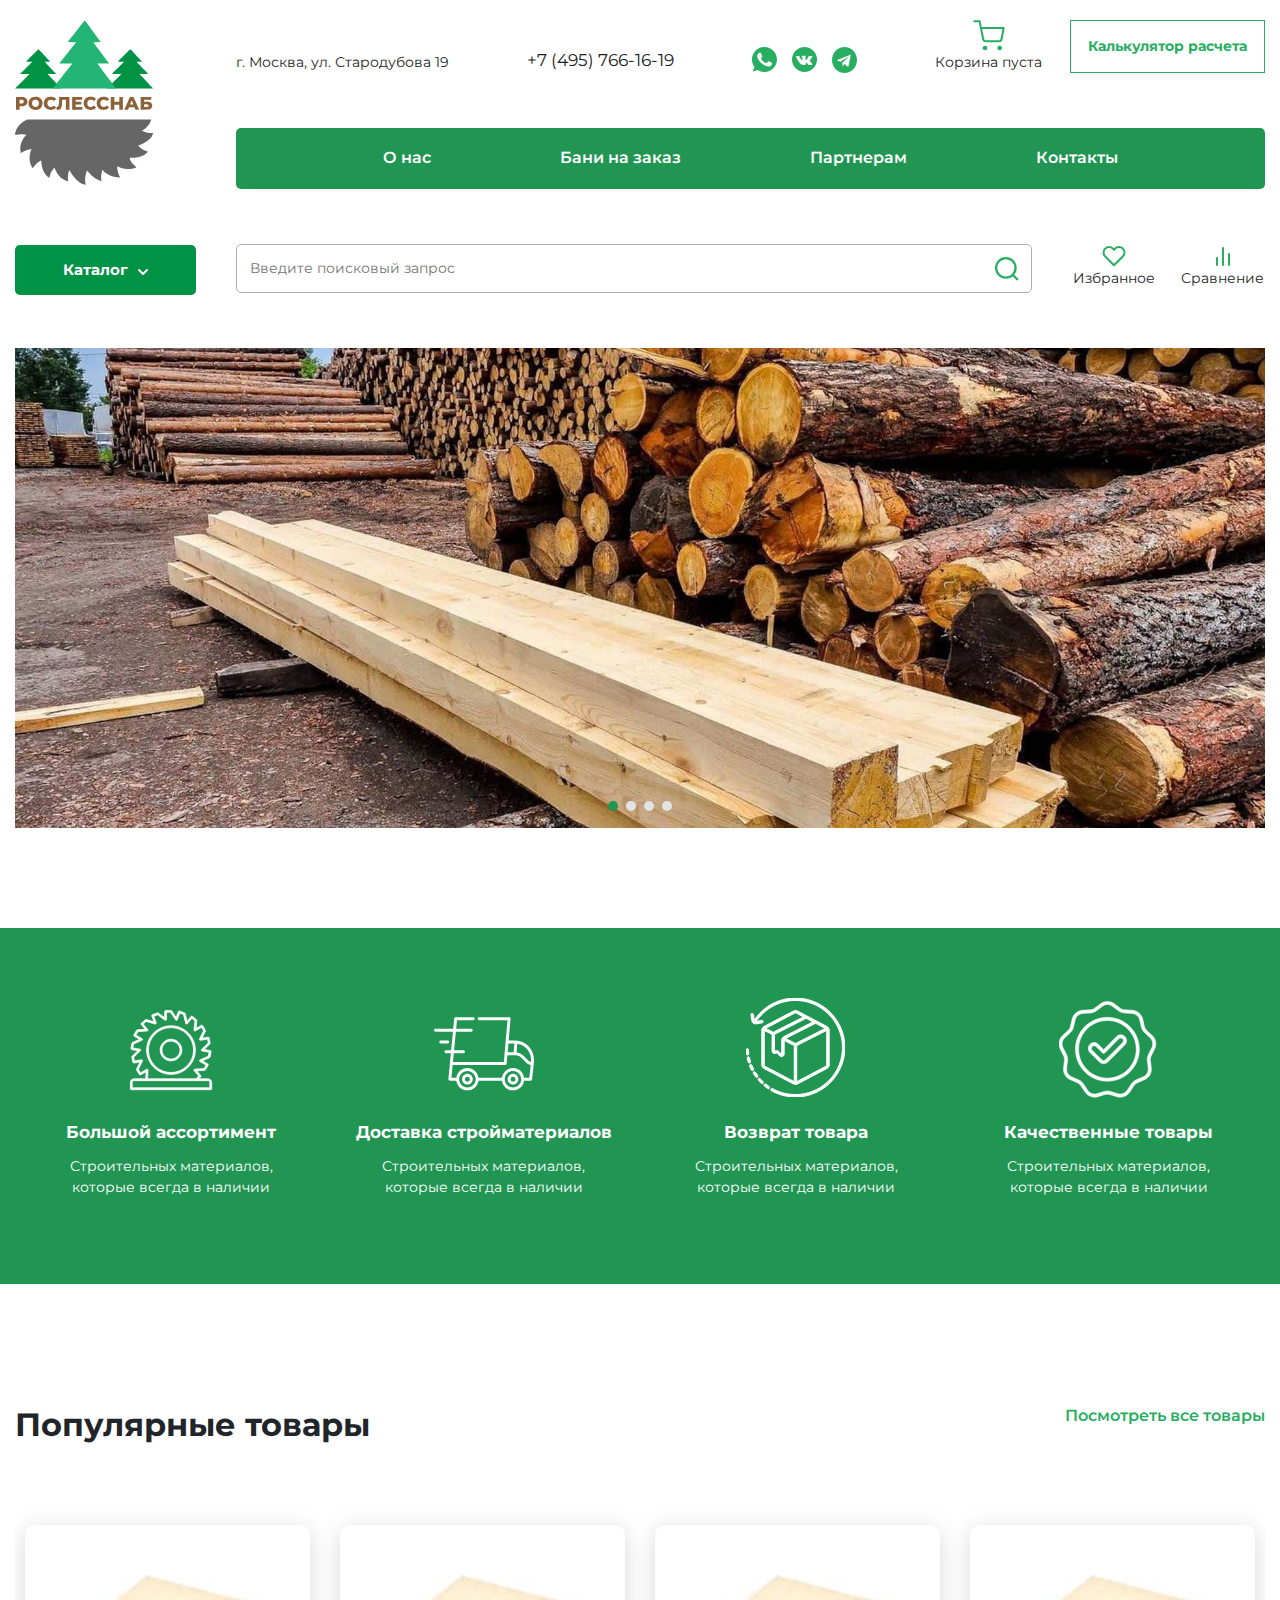
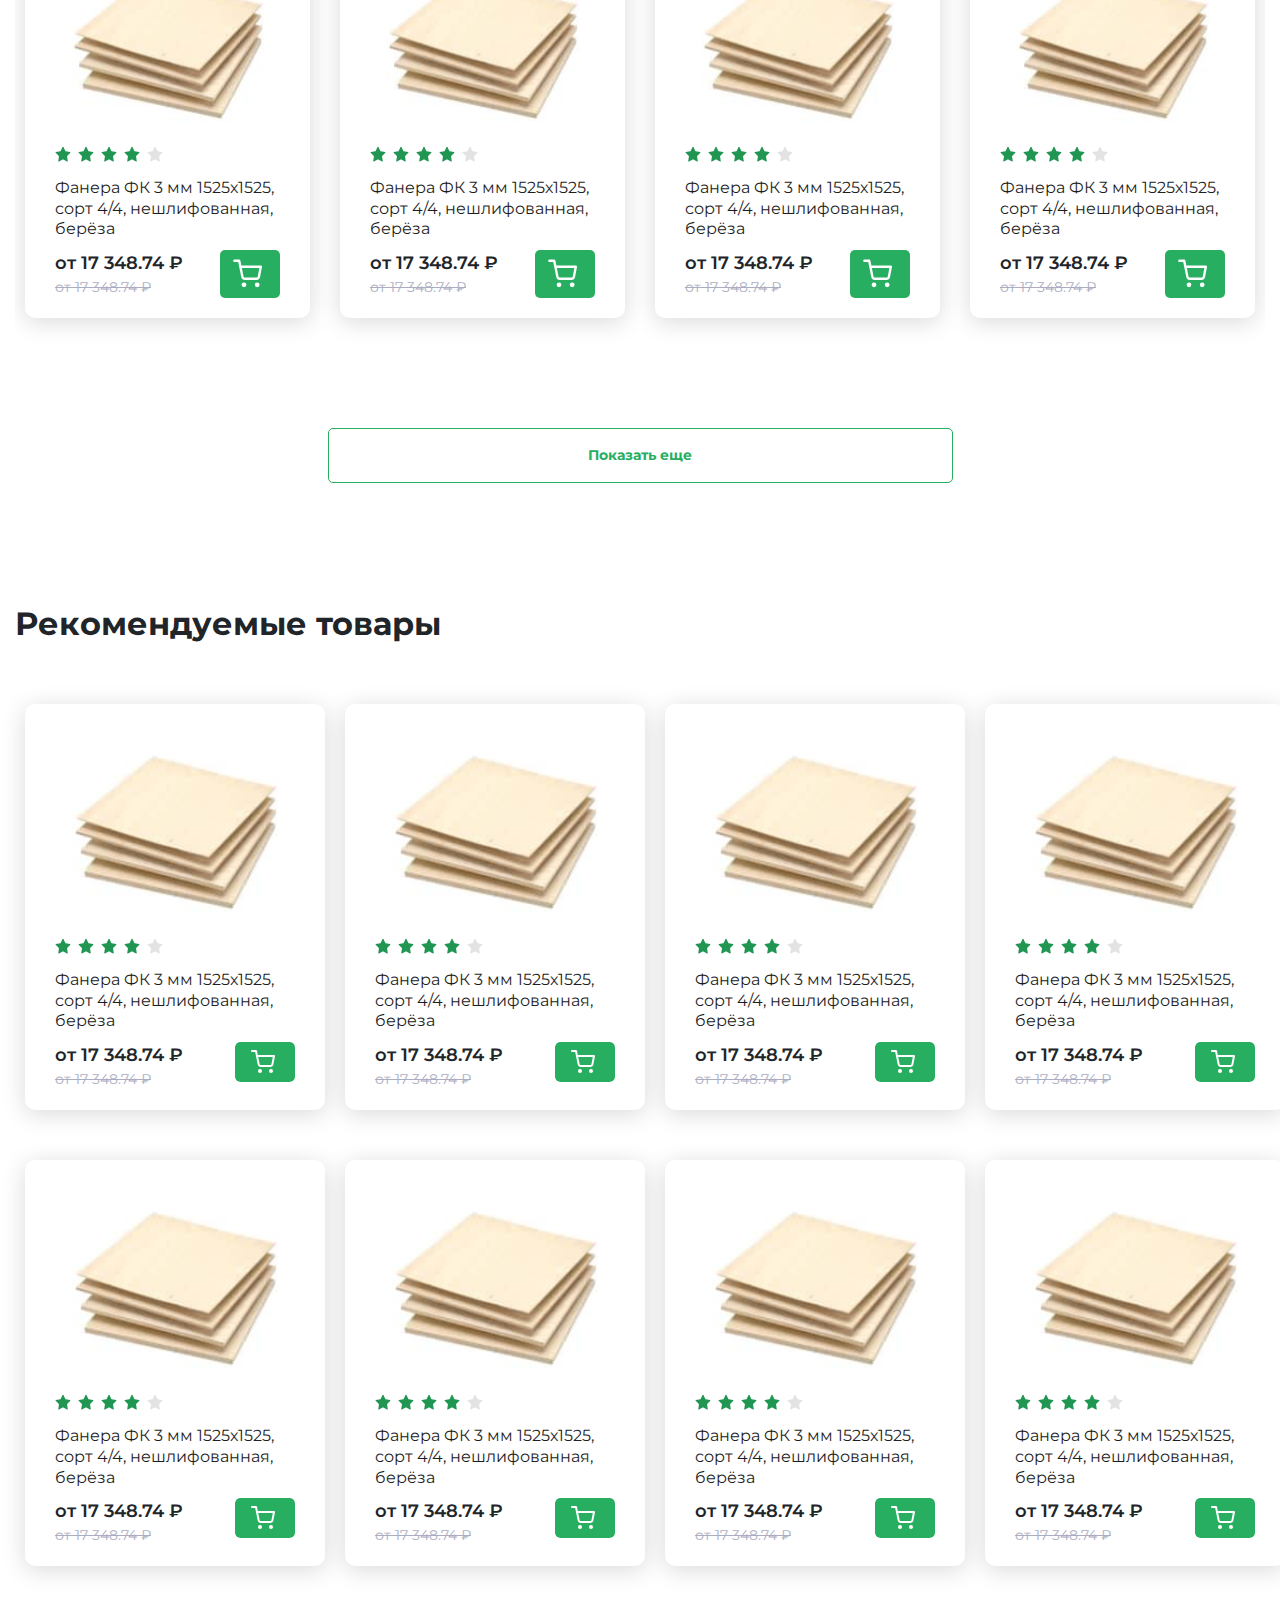
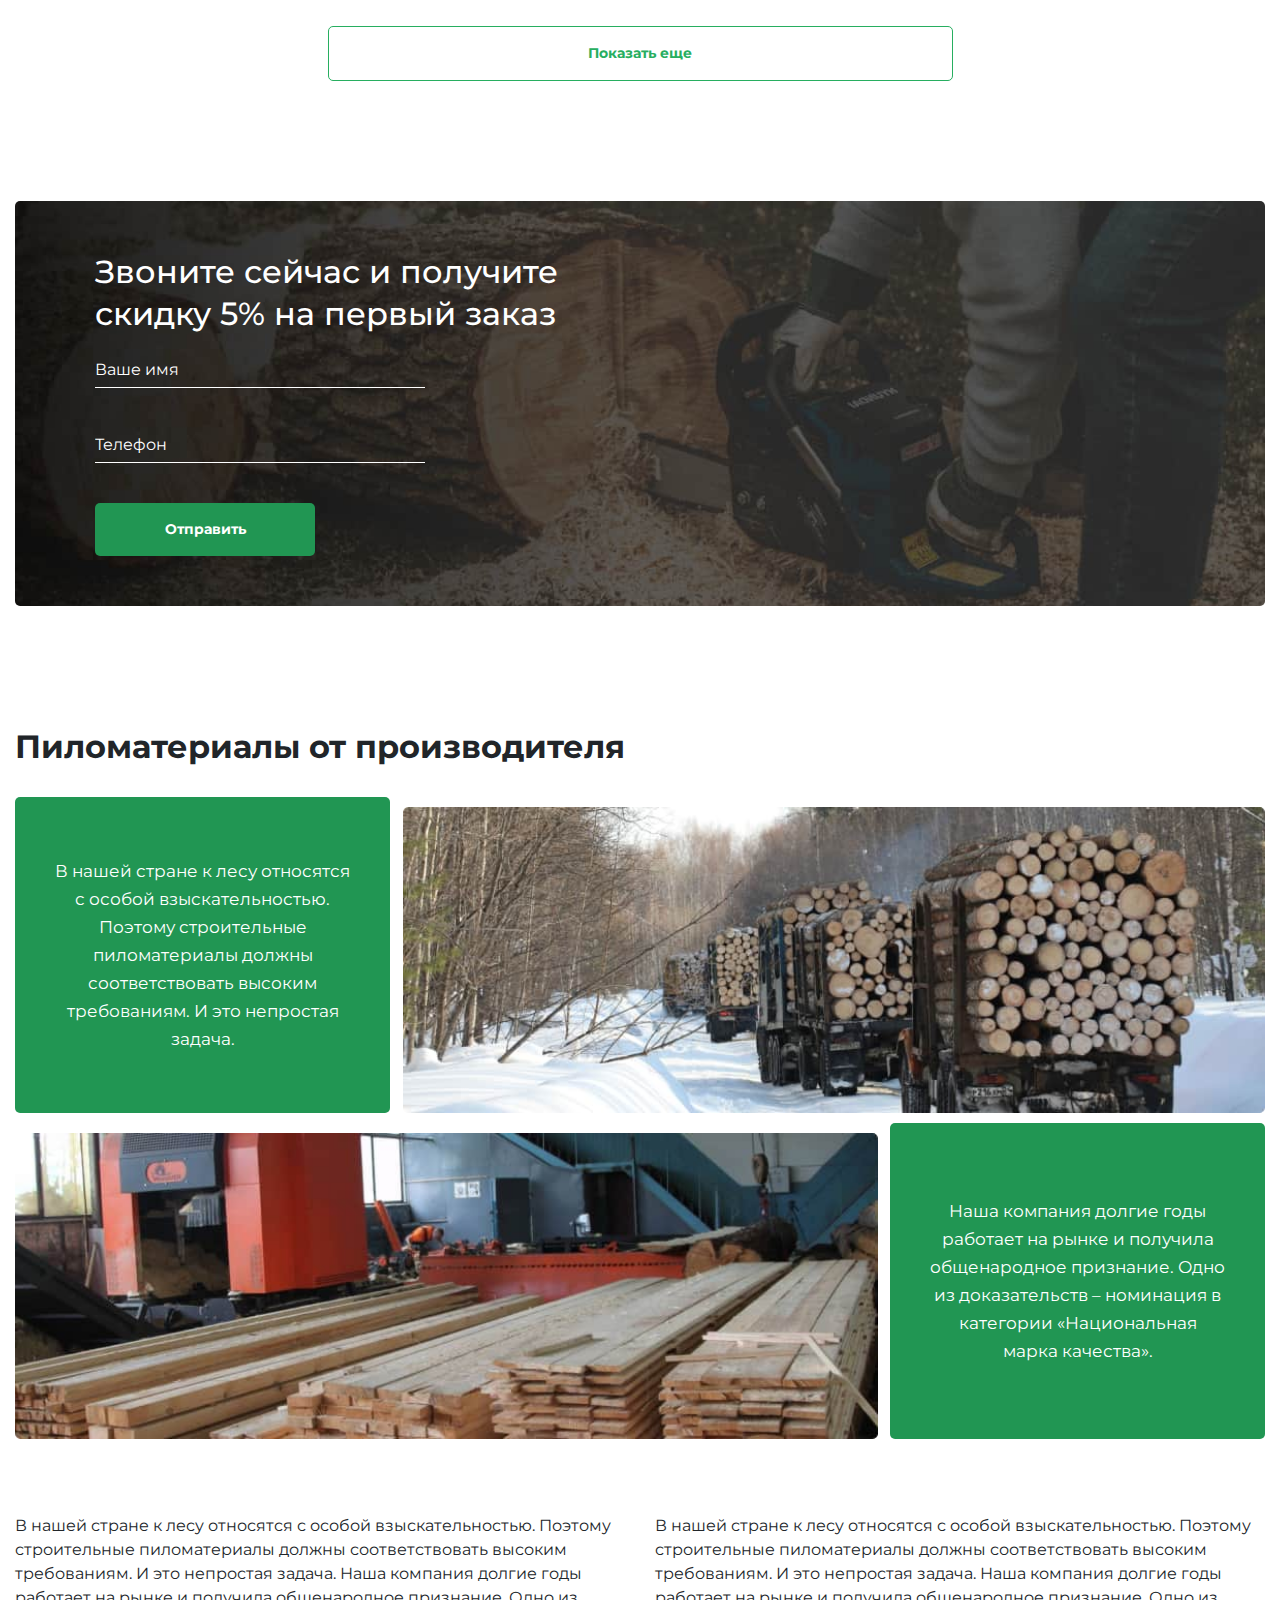
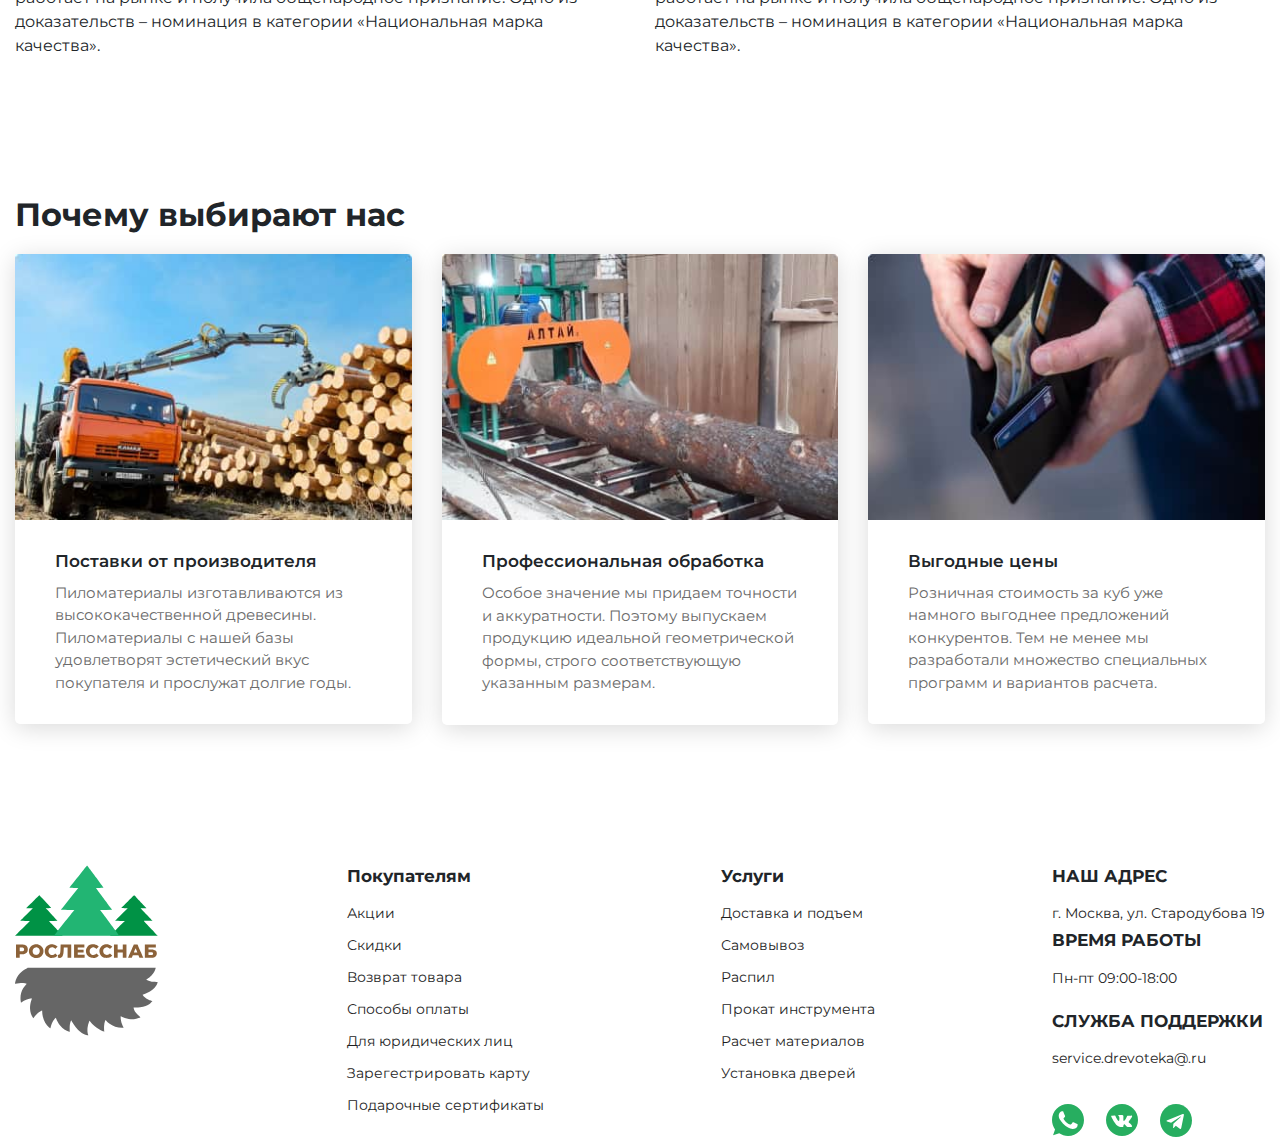
==== index.html @ 44c87662 "Add files via upload" ====
<!DOCTYPE html>
<html lang="en">

<head>
    <!-- Required meta tags -->
    <meta charset="utf-8">
    <meta http-equiv="X-UA-Compatible" content="IE=edge">
    <meta name="viewport" content="width=device-width, initial-scale=1, maximum-scale=1, shrink-to-fit=no">
    <meta name="robots" content="index, follow">
    <!-- MetaTags -->
    <meta name="description" content="Description of the page less than 150 characters">
    <meta name="keywords" content="KeyWords">
    <!-- OG tags -->
    <meta property="og:type" content="website">
    <meta property="og:url" content="https://example.com">
    <meta property="og:title" content="Content Title">
    <meta property="og:image" content="https://www.developmentlogics.com/wp-content/uploads/2017/07/4.jpg">
    <meta property="og:description" content="Description Here">
    <meta property="og:site_name" content="Site Name">
    <meta property="og:locale" content="ru_RU">
    <meta name="twitter:card" content="summary">
    <meta name="twitter:title" content="Site Name">
    <meta name="twitter:description" content="Description Here">
    <meta name="twitter:image" content="https://www.developmentlogics.com/wp-content/uploads/2017/07/4.jpg">
    <!-- Favivon -->
    <link rel="shortcut icon" href="img/favicon/favicon.ico" type="image/x-icon">
    <!-- Apple Touch Icon -->
    <link rel="apple-touch-icon" href="img/favicon/apple-touch-icon.png">
    <!-- Mobiles Header Color -->
    <meta name="theme-color" content="#000">
    <meta name="msapplication-navbutton-color" content="#000">
    <meta name="apple-mobile-web-app-status-bar-style" content="#000">
    <!-- CSS -->
    <link rel="stylesheet" href="assets/css/libs.css">
    <link rel="stylesheet" href="assets/css/style.css">
    <title>Главная страница</title>
</head>

<body>

    <header class="header" id="header">
        <div class="container">
            <div class="header-content">
                <div class="header__left">
                    <div class="header-logo">
                        <a href="index.html">
                            <img src="assets/images/logo.svg" alt="">
                        </a>
                    </div>
                    <div class="header-catalog">
                        <a class="catalog-link" href="catalog.html">Каталог</a>
                    </div>
                </div>
                <div class="header__right">
                    <div class="header-top">
                        <div class="header-menu">
                            <div class="header-menu__top">
                                <a class="header__map" href="https://www.google.com.ru/maps">г. Москва, ул. Стародубова 19</a>
                                <a class="header__tel" href="tel:+74957661619">+7 (495) 766-16-19</a>
                                <div class="header__social">
                                    <a href="#">
                                        <img src="assets/images/header__social_wa.svg" alt="">
                                    </a>
                                    <a href="#">
                                        <img src="assets/images/header__social_vk.svg" alt="">
                                    </a>
                                    <a href="#">
                                        <img src="assets/images/header__social_tg.svg" alt="">
                                    </a>
                                </div>
                                <div class="header__order">
                                    <div class="order__trash">
                                        <img class="order__trash_img" src="assets/images/header__trash.svg" alt="">
                                        <p class="order__text">Корзина пуста</p>
                                    </div>
                                    <a href="#" class="order__calculate">
                                        Калькулятор расчета
                                    </a>
                                </div>
                            </div>
                            <nav class="heder__nav-bar">
                                <ul>
                                    <li class="menu-item"><a href="about.html">О нас</a></li>
                                    <li class="menu-item"><a href="about.html">Бани на заказ</a></li>
                                    <li class="menu-item"><a href="partner.html">Партнерам</a></li>
                                    <li class="menu-item"><a href="contacts.html">Контакты</a></li>
                                </ul>
                            </nav>
                        </div>
                    </div>
                    <div class="header-bottom">
                        <div class="search">
                            <input type="text" class="serch" placeholder="Введите поисковый запрос">
                            <a href="#"><img src="assets/images/header__search.svg" alt=""></a>
                        </div>
                        <div class="header__elem">
                            <div class="favorit">
                                <a href="#"><img src="assets/images/header__favorit.svg" alt=""></a>
                                <p>Избранное</p>
                            </div>
                            <div class="comparison">
                                <a href="#"><img src="assets/images/header__comparison.svg" alt=""></a>
                                <p>Сравнение</p>
                            </div>
                        </div>
                    </div>
                </div>
            </div>

        </div>
    </header>

    <section class="wrapper">
        <div class="container">
            <div class="swiper wrapper-slider">
                <div class="swiper-wrapper">
                    <div class="swiper-slide">
                        <img src="assets/images/wrap-1.jpg" alt="">
                    </div>
                    <div class="swiper-slide">
                        <img src="http://budget.minpromtorg.gov.ru/upload/post/286/images/medium/5bc995882aa95.jpg" alt="">
                    </div>
                    <div class="swiper-slide">
                        <img src="assets/images/wrap-1.jpg" alt="">
                    </div>
                    <div class="swiper-slide">
                        <img src="http://budget.minpromtorg.gov.ru/upload/post/286/images/medium/5bc995882aa95.jpg" alt="">
                    </div>
                </div>
                <div class="swiper-pagination"></div>
            </div>
        </div>
    </section>
    <section class="why">
        <div class="container">
            <div class="why-content">
                <div class="why-card">
                    <div class="card-img">
                        <img src="assets/images/why-card__img1.svg" alt="">
                    </div>
                    <h3 class="card-header">
                        Большой ассортимент
                    </h3>
                    <p class="card-text">
                        Строительных материалов, которые всегда в наличии
                    </p>
                </div>
                <div class="why-card">
                    <div class="card-img">
                        <img src="assets/images/why-card__img2.svg" alt="">
                    </div>
                    <h3 class="card-header">
                        Доставка стройматериалов
                    </h3>
                    <p class="card-text">
                        Строительных материалов, которые всегда в наличии
                    </p>
                </div>
                <div class="why-card">
                    <div class="card-img">
                        <img src="assets/images/why-card__img3.svg" alt="">
                    </div>
                    <h3 class="card-header">
                        Возврат товара
                    </h3>
                    <p class="card-text">
                        Строительных материалов, которые всегда в наличии
                    </p>
                </div>
                <div class="why-card">
                    <div class="card-img">
                        <img src="assets/images/why-card__img4.svg" alt="">
                    </div>
                    <h3 class="card-header">
                        Качественные товары
                    </h3>
                    <p class="card-text">
                        Строительных материалов, которые всегда в наличии
                    </p>
                </div>
            </div>
        </div>
    </section>
    <section class="popular-item">
        <div class="container">
            <div class="row">
                <div class="col-12 col-md-9">
                    <h2 class="section-header">
                        Популярные товары
                    </h2>
                </div>
                <div class="col-md-3">
                    <a class="all-item" href="catalog.html">Посмотреть все товары</a>
                </div>
            </div>
            <div class="swiper popular-item__slider">
                <div class="swiper-wrapper">
                    <div class="swiper-slide">
                        <div class="item__card">
                            <div class="card-img">
                                <img src="assets/images/card-img.jpg" alt="">
                            </div>
                            <div class="card-stars">
                                <img src="assets/images/icons/card-star.svg" alt="">
                                <img src="assets/images/icons/card-star.svg" alt="">
                                <img src="assets/images/icons/card-star.svg" alt="">
                                <img src="assets/images/icons/card-star.svg" alt="">
                                <img src="assets/images/icons/card-star-gr.svg" alt="">
                            </div>
                            <h3 class="card__item-name">
                                Фанера ФК 3 мм 1525х1525, сорт 4/4, нешлифованная, берёза
                            </h3>
                            <div class="card-price">
                                <div class="price">
                                    <p class="new-price">
                                        от <span>17 348.74</span> ₽
                                    </p>
                                    <p class="old-price">
                                        от <span>17 348.74</span> ₽
                                    </p>
                                </div>
                                <div class="trash">
                                    <img src="assets/images/icons/card-trash.svg" alt="">
                                </div>
                            </div>
                        </div>
                    </div>
                    <div class="swiper-slide">
                        <div class="item__card">
                            <div class="card-img">
                                <img src="assets/images/card-img.jpg" alt="">
                            </div>
                            <div class="card-stars">
                                <img src="assets/images/icons/card-star.svg" alt="">
                                <img src="assets/images/icons/card-star.svg" alt="">
                                <img src="assets/images/icons/card-star.svg" alt="">
                                <img src="assets/images/icons/card-star.svg" alt="">
                                <img src="assets/images/icons/card-star-gr.svg" alt="">
                            </div>
                            <h3 class="card__item-name">
                                Фанера ФК 3 мм 1525х1525, сорт 4/4, нешлифованная, берёза
                            </h3>
                            <div class="card-price">
                                <div class="price">
                                    <p class="new-price">
                                        от <span>17 348.74</span> ₽
                                    </p>
                                    <p class="old-price">
                                        от <span>17 348.74</span> ₽
                                    </p>
                                </div>
                                <div class="trash">
                                    <img src="assets/images/icons/card-trash.svg" alt="">
                                </div>
                            </div>
                        </div>
                    </div>
                    <div class="swiper-slide">
                        <div class="item__card">
                            <div class="card-img">
                                <img src="assets/images/card-img.jpg" alt="">
                            </div>
                            <div class="card-stars">
                                <img src="assets/images/icons/card-star.svg" alt="">
                                <img src="assets/images/icons/card-star.svg" alt="">
                                <img src="assets/images/icons/card-star.svg" alt="">
                                <img src="assets/images/icons/card-star.svg" alt="">
                                <img src="assets/images/icons/card-star-gr.svg" alt="">
                            </div>
                            <h3 class="card__item-name">
                                Фанера ФК 3 мм 1525х1525, сорт 4/4, нешлифованная, берёза
                            </h3>
                            <div class="card-price">
                                <div class="price">
                                    <p class="new-price">
                                        от <span>17 348.74</span> ₽
                                    </p>
                                    <p class="old-price">
                                        от <span>17 348.74</span> ₽
                                    </p>
                                </div>
                                <div class="trash">
                                    <img src="assets/images/icons/card-trash.svg" alt="">
                                </div>
                            </div>
                        </div>
                    </div>
                    <div class="swiper-slide">
                        <div class="item__card">
                            <div class="card-img">
                                <img src="assets/images/card-img.jpg" alt="">
                            </div>
                            <div class="card-stars">
                                <img src="assets/images/icons/card-star.svg" alt="">
                                <img src="assets/images/icons/card-star.svg" alt="">
                                <img src="assets/images/icons/card-star.svg" alt="">
                                <img src="assets/images/icons/card-star.svg" alt="">
                                <img src="assets/images/icons/card-star-gr.svg" alt="">
                            </div>
                            <h3 class="card__item-name">
                                Фанера ФК 3 мм 1525х1525, сорт 4/4, нешлифованная, берёза
                            </h3>
                            <div class="card-price">
                                <div class="price">
                                    <p class="new-price">
                                        от <span>17 348.74</span> ₽
                                    </p>
                                    <p class="old-price">
                                        от <span>17 348.74</span> ₽
                                    </p>
                                </div>
                                <div class="trash">
                                    <img src="assets/images/icons/card-trash.svg" alt="">
                                </div>
                            </div>
                        </div>
                    </div>
                    <div class="swiper-slide">
                        <div class="item__card">
                            <div class="card-img">
                                <img src="assets/images/card-img.jpg" alt="">
                            </div>
                            <div class="card-stars">
                                <img src="assets/images/icons/card-star.svg" alt="">
                                <img src="assets/images/icons/card-star.svg" alt="">
                                <img src="assets/images/icons/card-star.svg" alt="">
                                <img src="assets/images/icons/card-star.svg" alt="">
                                <img src="assets/images/icons/card-star-gr.svg" alt="">
                            </div>
                            <h3 class="card__item-name">
                                Фанера ФК 3 мм 1525х1525, сорт 4/4, нешлифованная, берёза
                            </h3>
                            <div class="card-price">
                                <div class="price">
                                    <p class="new-price">
                                        от <span>17 348.74</span> ₽
                                    </p>
                                    <p class="old-price">
                                        от <span>17 348.74</span> ₽
                                    </p>
                                </div>
                                <div class="trash">
                                    <img src="assets/images/icons/card-trash.svg" alt="">
                                </div>
                            </div>
                        </div>
                    </div>
                </div>
            </div>
            <div class="row">
                <a class="show-btn" href="catalog.html">Показать еще</a>
            </div>
        </div>
    </section>
    <section class="recommended-item">
        <div class="container">
            <div class="row">
                <div class="col-12 col-md-9">
                    <h2 class="section-header">
                        Рекомендуемые товары
                    </h2>
                </div>
            </div>
            <div class="desctop-item">
                <div class="row">
                    <div class="col-12 col-md-4 col-lg-3">
                        <div class="item__card">
                            <div class="card-img">
                                <img src="assets/images/card-img.jpg" alt="">
                            </div>
                            <div class="card-stars">
                                <img src="assets/images/icons/card-star.svg" alt="">
                                <img src="assets/images/icons/card-star.svg" alt="">
                                <img src="assets/images/icons/card-star.svg" alt="">
                                <img src="assets/images/icons/card-star.svg" alt="">
                                <img src="assets/images/icons/card-star-gr.svg" alt="">
                            </div>
                            <h3 class="card__item-name">
                                Фанера ФК 3 мм 1525х1525, сорт 4/4, нешлифованная, берёза
                            </h3>
                            <div class="card-price">
                                <div class="price">
                                    <p class="new-price">
                                        от <span>17 348.74</span> ₽
                                    </p>
                                    <p class="old-price">
                                        от <span>17 348.74</span> ₽
                                    </p>
                                </div>
                                <div class="trash">
                                    <img src="assets/images/icons/card-trash.svg" alt="">
                                </div>
                            </div>
                        </div>
                    </div>
                    <div class="col-12 col-md-4 col-lg-3">
                        <div class="item__card">
                            <div class="card-img">
                                <img src="assets/images/card-img.jpg" alt="">
                            </div>
                            <div class="card-stars">
                                <img src="assets/images/icons/card-star.svg" alt="">
                                <img src="assets/images/icons/card-star.svg" alt="">
                                <img src="assets/images/icons/card-star.svg" alt="">
                                <img src="assets/images/icons/card-star.svg" alt="">
                                <img src="assets/images/icons/card-star-gr.svg" alt="">
                            </div>
                            <h3 class="card__item-name">
                                Фанера ФК 3 мм 1525х1525, сорт 4/4, нешлифованная, берёза
                            </h3>
                            <div class="card-price">
                                <div class="price">
                                    <p class="new-price">
                                        от <span>17 348.74</span> ₽
                                    </p>
                                    <p class="old-price">
                                        от <span>17 348.74</span> ₽
                                    </p>
                                </div>
                                <div class="trash">
                                    <img src="assets/images/icons/card-trash.svg" alt="">
                                </div>
                            </div>
                        </div>
                    </div>
                    <div class="col-12 col-md-4 col-lg-3">
                        <div class="item__card">
                            <div class="card-img">
                                <img src="assets/images/card-img.jpg" alt="">
                            </div>
                            <div class="card-stars">
                                <img src="assets/images/icons/card-star.svg" alt="">
                                <img src="assets/images/icons/card-star.svg" alt="">
                                <img src="assets/images/icons/card-star.svg" alt="">
                                <img src="assets/images/icons/card-star.svg" alt="">
                                <img src="assets/images/icons/card-star-gr.svg" alt="">
                            </div>
                            <h3 class="card__item-name">
                                Фанера ФК 3 мм 1525х1525, сорт 4/4, нешлифованная, берёза
                            </h3>
                            <div class="card-price">
                                <div class="price">
                                    <p class="new-price">
                                        от <span>17 348.74</span> ₽
                                    </p>
                                    <p class="old-price">
                                        от <span>17 348.74</span> ₽
                                    </p>
                                </div>
                                <div class="trash">
                                    <img src="assets/images/icons/card-trash.svg" alt="">
                                </div>
                            </div>
                        </div>
                    </div>
                    <div class="col-12 col-md-4 col-lg-3">
                        <div class="item__card">
                            <div class="card-img">
                                <img src="assets/images/card-img.jpg" alt="">
                            </div>
                            <div class="card-stars">
                                <img src="assets/images/icons/card-star.svg" alt="">
                                <img src="assets/images/icons/card-star.svg" alt="">
                                <img src="assets/images/icons/card-star.svg" alt="">
                                <img src="assets/images/icons/card-star.svg" alt="">
                                <img src="assets/images/icons/card-star-gr.svg" alt="">
                            </div>
                            <h3 class="card__item-name">
                                Фанера ФК 3 мм 1525х1525, сорт 4/4, нешлифованная, берёза
                            </h3>
                            <div class="card-price">
                                <div class="price">
                                    <p class="new-price">
                                        от <span>17 348.74</span> ₽
                                    </p>
                                    <p class="old-price">
                                        от <span>17 348.74</span> ₽
                                    </p>
                                </div>
                                <div class="trash">
                                    <img src="assets/images/icons/card-trash.svg" alt="">
                                </div>
                            </div>
                        </div>
                    </div>
                    <div class="col-12 col-md-4 col-lg-3">
                        <div class="item__card">
                            <div class="card-img">
                                <img src="assets/images/card-img.jpg" alt="">
                            </div>
                            <div class="card-stars">
                                <img src="assets/images/icons/card-star.svg" alt="">
                                <img src="assets/images/icons/card-star.svg" alt="">
                                <img src="assets/images/icons/card-star.svg" alt="">
                                <img src="assets/images/icons/card-star.svg" alt="">
                                <img src="assets/images/icons/card-star-gr.svg" alt="">
                            </div>
                            <h3 class="card__item-name">
                                Фанера ФК 3 мм 1525х1525, сорт 4/4, нешлифованная, берёза
                            </h3>
                            <div class="card-price">
                                <div class="price">
                                    <p class="new-price">
                                        от <span>17 348.74</span> ₽
                                    </p>
                                    <p class="old-price">
                                        от <span>17 348.74</span> ₽
                                    </p>
                                </div>
                                <div class="trash">
                                    <img src="assets/images/icons/card-trash.svg" alt="">
                                </div>
                            </div>
                        </div>
                    </div>
                    <div class="col-12 col-md-4 col-lg-3">
                        <div class="item__card">
                            <div class="card-img">
                                <img src="assets/images/card-img.jpg" alt="">
                            </div>
                            <div class="card-stars">
                                <img src="assets/images/icons/card-star.svg" alt="">
                                <img src="assets/images/icons/card-star.svg" alt="">
                                <img src="assets/images/icons/card-star.svg" alt="">
                                <img src="assets/images/icons/card-star.svg" alt="">
                                <img src="assets/images/icons/card-star-gr.svg" alt="">
                            </div>
                            <h3 class="card__item-name">
                                Фанера ФК 3 мм 1525х1525, сорт 4/4, нешлифованная, берёза
                            </h3>
                            <div class="card-price">
                                <div class="price">
                                    <p class="new-price">
                                        от <span>17 348.74</span> ₽
                                    </p>
                                    <p class="old-price">
                                        от <span>17 348.74</span> ₽
                                    </p>
                                </div>
                                <div class="trash">
                                    <img src="assets/images/icons/card-trash.svg" alt="">
                                </div>
                            </div>
                        </div>
                    </div>
                    <div class="col-12 col-md-4 col-lg-3">
                        <div class="item__card">
                            <div class="card-img">
                                <img src="assets/images/card-img.jpg" alt="">
                            </div>
                            <div class="card-stars">
                                <img src="assets/images/icons/card-star.svg" alt="">
                                <img src="assets/images/icons/card-star.svg" alt="">
                                <img src="assets/images/icons/card-star.svg" alt="">
                                <img src="assets/images/icons/card-star.svg" alt="">
                                <img src="assets/images/icons/card-star-gr.svg" alt="">
                            </div>
                            <h3 class="card__item-name">
                                Фанера ФК 3 мм 1525х1525, сорт 4/4, нешлифованная, берёза
                            </h3>
                            <div class="card-price">
                                <div class="price">
                                    <p class="new-price">
                                        от <span>17 348.74</span> ₽
                                    </p>
                                    <p class="old-price">
                                        от <span>17 348.74</span> ₽
                                    </p>
                                </div>
                                <div class="trash">
                                    <img src="assets/images/icons/card-trash.svg" alt="">
                                </div>
                            </div>
                        </div>
                    </div>
                    <div class="col-12 col-md-4 col-lg-3">
                        <div class="item__card">
                            <div class="card-img">
                                <img src="assets/images/card-img.jpg" alt="">
                            </div>
                            <div class="card-stars">
                                <img src="assets/images/icons/card-star.svg" alt="">
                                <img src="assets/images/icons/card-star.svg" alt="">
                                <img src="assets/images/icons/card-star.svg" alt="">
                                <img src="assets/images/icons/card-star.svg" alt="">
                                <img src="assets/images/icons/card-star-gr.svg" alt="">
                            </div>
                            <h3 class="card__item-name">
                                Фанера ФК 3 мм 1525х1525, сорт 4/4, нешлифованная, берёза
                            </h3>
                            <div class="card-price">
                                <div class="price">
                                    <p class="new-price">
                                        от <span>17 348.74</span> ₽
                                    </p>
                                    <p class="old-price">
                                        от <span>17 348.74</span> ₽
                                    </p>
                                </div>
                                <div class="trash">
                                    <img src="assets/images/icons/card-trash.svg" alt="">
                                </div>
                            </div>
                        </div>
                    </div>
                </div>
            </div>
            <div class="mob-slider">
                <div class="swiper recomended-item__slider">
                    <div class="swiper-wrapper">
                        <div class="swiper-slide">
                            <div class="item__card">
                                <div class="card-img">
                                    <img src="assets/images/card-img.jpg" alt="">
                                </div>
                                <div class="card-stars">
                                    <img src="assets/images/icons/card-star.svg" alt="">
                                    <img src="assets/images/icons/card-star.svg" alt="">
                                    <img src="assets/images/icons/card-star.svg" alt="">
                                    <img src="assets/images/icons/card-star.svg" alt="">
                                    <img src="assets/images/icons/card-star-gr.svg" alt="">
                                </div>
                                <h3 class="card__item-name">
                                    Фанера ФК 3 мм 1525х1525, сорт 4/4, нешлифованная, берёза
                                </h3>
                                <div class="card-price">
                                    <div class="price">
                                        <p class="new-price">
                                            от <span>17 348.74</span> ₽
                                        </p>
                                        <p class="old-price">
                                            от <span>17 348.74</span> ₽
                                        </p>
                                    </div>
                                    <div class="trash">
                                        <img src="assets/images/icons/card-trash.svg" alt="">
                                    </div>
                                </div>
                            </div>
                        </div>
                        <div class="swiper-slide">
                            <div class="item__card">
                                <div class="card-img">
                                    <img src="assets/images/card-img.jpg" alt="">
                                </div>
                                <div class="card-stars">
                                    <img src="assets/images/icons/card-star.svg" alt="">
                                    <img src="assets/images/icons/card-star.svg" alt="">
                                    <img src="assets/images/icons/card-star.svg" alt="">
                                    <img src="assets/images/icons/card-star.svg" alt="">
                                    <img src="assets/images/icons/card-star-gr.svg" alt="">
                                </div>
                                <h3 class="card__item-name">
                                    Фанера ФК 3 мм 1525х1525, сорт 4/4, нешлифованная, берёза
                                </h3>
                                <div class="card-price">
                                    <div class="price">
                                        <p class="new-price">
                                            от <span>17 348.74</span> ₽
                                        </p>
                                        <p class="old-price">
                                            от <span>17 348.74</span> ₽
                                        </p>
                                    </div>
                                    <div class="trash">
                                        <img src="assets/images/icons/card-trash.svg" alt="">
                                    </div>
                                </div>
                            </div>
                        </div>
                        <div class="swiper-slide">
                            <div class="item__card">
                                <div class="card-img">
                                    <img src="assets/images/card-img.jpg" alt="">
                                </div>
                                <div class="card-stars">
                                    <img src="assets/images/icons/card-star.svg" alt="">
                                    <img src="assets/images/icons/card-star.svg" alt="">
                                    <img src="assets/images/icons/card-star.svg" alt="">
                                    <img src="assets/images/icons/card-star.svg" alt="">
                                    <img src="assets/images/icons/card-star-gr.svg" alt="">
                                </div>
                                <h3 class="card__item-name">
                                    Фанера ФК 3 мм 1525х1525, сорт 4/4, нешлифованная, берёза
                                </h3>
                                <div class="card-price">
                                    <div class="price">
                                        <p class="new-price">
                                            от <span>17 348.74</span> ₽
                                        </p>
                                        <p class="old-price">
                                            от <span>17 348.74</span> ₽
                                        </p>
                                    </div>
                                    <div class="trash">
                                        <img src="assets/images/icons/card-trash.svg" alt="">
                                    </div>
                                </div>
                            </div>
                        </div>
                        <div class="swiper-slide">
                            <div class="item__card">
                                <div class="card-img">
                                    <img src="assets/images/card-img.jpg" alt="">
                                </div>
                                <div class="card-stars">
                                    <img src="assets/images/icons/card-star.svg" alt="">
                                    <img src="assets/images/icons/card-star.svg" alt="">
                                    <img src="assets/images/icons/card-star.svg" alt="">
                                    <img src="assets/images/icons/card-star.svg" alt="">
                                    <img src="assets/images/icons/card-star-gr.svg" alt="">
                                </div>
                                <h3 class="card__item-name">
                                    Фанера ФК 3 мм 1525х1525, сорт 4/4, нешлифованная, берёза
                                </h3>
                                <div class="card-price">
                                    <div class="price">
                                        <p class="new-price">
                                            от <span>17 348.74</span> ₽
                                        </p>
                                        <p class="old-price">
                                            от <span>17 348.74</span> ₽
                                        </p>
                                    </div>
                                    <div class="trash">
                                        <img src="assets/images/icons/card-trash.svg" alt="">
                                    </div>
                                </div>
                            </div>
                        </div>
                        <div class="swiper-slide">
                            <div class="item__card">
                                <div class="card-img">
                                    <img src="assets/images/card-img.jpg" alt="">
                                </div>
                                <div class="card-stars">
                                    <img src="assets/images/icons/card-star.svg" alt="">
                                    <img src="assets/images/icons/card-star.svg" alt="">
                                    <img src="assets/images/icons/card-star.svg" alt="">
                                    <img src="assets/images/icons/card-star.svg" alt="">
                                    <img src="assets/images/icons/card-star-gr.svg" alt="">
                                </div>
                                <h3 class="card__item-name">
                                    Фанера ФК 3 мм 1525х1525, сорт 4/4, нешлифованная, берёза
                                </h3>
                                <div class="card-price">
                                    <div class="price">
                                        <p class="new-price">
                                            от <span>17 348.74</span> ₽
                                        </p>
                                        <p class="old-price">
                                            от <span>17 348.74</span> ₽
                                        </p>
                                    </div>
                                    <div class="trash">
                                        <img src="assets/images/icons/card-trash.svg" alt="">
                                    </div>
                                </div>
                            </div>
                        </div>
                    </div>
                </div>
            </div>
            <div class="row">
                <a class="show-btn" href="catalog.html">Показать еще</a>
            </div>
        </div>
    </section>
    <section class="promotion">
        <div class="container">
            <div class="promotion-content">

                <h3 class="promotion-header">
                    Звоните сейчас и получите скидку 5% на первый заказ
                </h3>
                <form action="">
                    <input type="text" placeholder="Ваше имя">
                    <input type="text" placeholder="Телефон">
                    <button>Отправить</button>
                </form>
            </div>
        </div>
    </section>
    <section class="fabric-info">
        <div class="container">
            <div class="row">
                <div class="col-12 col-md-9">
                    <h2 class="section-header">
                        Пиломатериалы от производителя
                    </h2>
                </div>
            </div>
            <div class="info-card">
                <div class="info-card__text">
                    <p>
                        В нашей стране к лесу относятся с особой взыскательностью. Поэтому строительные пиломатериалы должны соответствовать высоким требованиям. И это непростая задача.
                    </p>
                </div>
                <div class="info-card__img">
                    <img src="assets/images/info-card-img1.jpg" alt="">
                </div>
            </div>
            <div class="info-card revers-card">
                <div class="info-card__text">
                    <p>
                        Наша компания долгие годы работает на рынке и получила общенародное признание. Одно из доказательств – номинация в категории «Национальная марка качества».
                    </p>
                </div>
                <div class="info-card__img">
                    <img src="assets/images/info-card-img2.jpg" alt="">
                </div>
            </div>
        </div>
    </section>
    <div class="fabric-info__text">
        <div class="container">
            <div class="row">
                <div class="col-12 col-md-6">
                    <div class="text-block">
                        <p>
                            В нашей стране к лесу относятся с особой взыскательностью. Поэтому строительные пиломатериалы должны соответствовать высоким требованиям. И это непростая задача. Наша компания долгие годы работает на рынке и получила общенародное признание. Одно из доказательств – номинация в категории «Национальная марка качества».
                        </p>
                    </div>
                </div>
                <div class="col-12 col-md-6">
                    <div class="text-block">
                        <p>
                            В нашей стране к лесу относятся с особой взыскательностью. Поэтому строительные пиломатериалы должны соответствовать высоким требованиям. И это непростая задача. Наша компания долгие годы работает на рынке и получила общенародное признание. Одно из доказательств – номинация в категории «Национальная марка качества».
                        </p>
                    </div>
                </div>
            </div>
        </div>
    </div>
    <section class="choice">
        <div class="container">
            <div class="row">
                <div class="col-12 col-md-9">
                    <h2 class="section-header">
                        Почему выбирают нас
                    </h2>
                </div>
            </div>
            <div class="row">
                <div class="col-12 col-md-4">
                    <div class="choice-card">
                        <div class="card-img">
                            <img src="assets/images/choice-img-1.jpg" alt="">
                        </div>
                        <div class="card-text">
                            <h3 class="card-text__header">
                                Поставки от производителя
                            </h3>
                            <p class="card-text__info">
                                Пиломатериалы изготавливаются из высококачественной древесины. Пиломатериалы с нашей базы удовлетворят эстетический вкус покупателя и прослужат долгие годы.
                            </p>
                        </div>
                    </div>
                </div>
                <div class="col-12 col-md-4">
                    <div class="choice-card">
                        <div class="card-img">
                            <img src="assets/images/choice-img-2.jpg" alt="">
                        </div>
                        <div class="card-text">
                            <h3 class="card-text__header">
                                Профессиональная обработка
                            </h3>
                            <p class="card-text__info">
                                Особое значение мы придаем точности и аккуратности. Поэтому выпускаем продукцию идеальной геометрической формы, строго соответствующую указанным размерам.
                            </p>
                        </div>
                    </div>
                </div>
                <div class="col-12 col-md-4">
                    <div class="choice-card">
                        <div class="card-img">
                            <img src="assets/images/choice-img-3.jpg" alt="">
                        </div>
                        <div class="card-text">
                            <h3 class="card-text__header">
                                Выгодные цены
                            </h3>
                            <p class="card-text__info">
                                Розничная стоимость за куб уже намного выгоднее предложений конкурентов. Тем не менее мы разработали множество специальных программ и вариантов расчета.
                            </p>
                        </div>
                    </div>
                </div>
            </div>
        </div>
    </section>
    <footer class="footer" id="footer">
        <div class="container">
            <div class="footer-content">
                <div class="footer-logo">
                    <img src="assets/images/logo.svg" alt="">
                </div>
                <div class="footer-section">
                    <h3 class="section-header">
                        Покупателям
                    </h3>
                    <a class="section-link" href="#">Акции</a>
                    <a class="section-link" href="#">Скидки</a>
                    <a class="section-link" href="#">Возврат товара</a>
                    <a class="section-link" href="#">Способы оплаты</a>
                    <a class="section-link" href="#">Для юридических лиц</a>
                    <a class="section-link" href="#">Зарегестрировать карту</a>
                    <a class="section-link" href="#">Подарочные сертификаты</a>
                </div>
                <div class="footer-section">
                    <h3 class="section-header">
                        Услуги
                    </h3>
                    <a class="section-link" href="#">Доставка и подъем</a>
                    <a class="section-link" href="#">Самовывоз</a>
                    <a class="section-link" href="#">Распил</a>
                    <a class="section-link" href="#">Прокат инструмента</a>
                    <a class="section-link" href="#">Расчет материалов</a>
                    <a class="section-link" href="#">Установка дверей</a>
                </div>
                <div class="footer-section t-transform">
                    <h3 class="section-header">
                        НАШ АДРЕС
                    </h3>
                    <a class="section-link" href="#">г. Москва, ул. Стародубова 19</a>
                    <h3 class="section-header t-transform">
                        Время работы
                    </h3>
                    <p>Пн-пт 09:00-18:00</p>
                    <h3 class="section-header t-transform">
                        CЛУЖБА ПОДДЕРЖКИ
                    </h3>
                    <a class="section-link" href="mailto:service.drevoteka@.ru">service.drevoteka@.ru</a>
                    <div class="footer-social">
                        <a href="#">
                            <img src="assets/images/header__social_wa.svg" alt="">
                        </a>
                        <a href="#">
                            <img src="assets/images/header__social_vk.svg" alt="">
                        </a>
                        <a href="#">
                            <img src="assets/images/header__social_tg.svg" alt="">
                        </a>
                    </div>
                </div>
            </div>
        </div>
    </footer>
    <script src="assets/js/app.js"></script>

</body>

</html>
---- assets/css/libs.css ----
*,:after,:before{box-sizing:border-box}html{font-family:sans-serif;line-height:1.15;-webkit-text-size-adjust:100%;-webkit-tap-highlight-color:rgba(0,0,0,0)}article,aside,figcaption,figure,footer,header,hgroup,main,nav,section{display:block}body{margin:0;font-family:-apple-system,BlinkMacSystemFont,Segoe UI,Roboto,Helvetica Neue,Arial,Noto Sans,sans-serif;font-size:1rem;font-weight:400;line-height:1.5;color:#212529;text-align:left;background-color:#fff}[tabindex="-1"]:focus:not(:focus-visible){outline:0!important}hr{box-sizing:content-box;height:0;overflow:visible}h1,h2,h3,h4,h5,h6{margin-top:0;margin-bottom:.5rem}p{margin-top:0;margin-bottom:1rem}abbr[data-original-title],abbr[title]{text-decoration:underline;-webkit-text-decoration:underline dotted;text-decoration:underline dotted;cursor:help;border-bottom:0;-webkit-text-decoration-skip-ink:none;text-decoration-skip-ink:none}address{font-style:normal;line-height:inherit}address,dl,ol,ul{margin-bottom:1rem}dl,ol,ul{margin-top:0}ol ol,ol ul,ul ol,ul ul{margin-bottom:0}dt{font-weight:700}dd{margin-bottom:.5rem;margin-left:0}blockquote{margin:0 0 1rem}b,strong{font-weight:bolder}small{font-size:80%}sub,sup{position:relative;font-size:75%;line-height:0;vertical-align:baseline}sub{bottom:-.25em}sup{top:-.5em}a{color:#007bff;text-decoration:none;background-color:transparent}a:hover{color:#0056b3;text-decoration:underline}a:not([href]),a:not([href]):hover{color:inherit;text-decoration:none}code,kbd,pre,samp{font-family:SFMono-Regular,Menlo,Monaco,Consolas,Liberation Mono,Courier New,monospace;font-size:1em}pre{margin-top:0;margin-bottom:1rem;overflow:auto;-ms-overflow-style:scrollbar}figure{margin:0 0 1rem}img{border-style:none}img,svg{vertical-align:middle}svg{overflow:hidden}table{border-collapse:collapse}caption{padding-top:.75rem;padding-bottom:.75rem;color:#6c757d;text-align:left;caption-side:bottom}th{text-align:inherit}label{display:inline-block;margin-bottom:.5rem}button{border-radius:0}button:focus{outline:1px dotted;outline:5px auto -webkit-focus-ring-color}button,input,optgroup,select,textarea{margin:0;font-family:inherit;font-size:inherit;line-height:inherit}button,input{overflow:visible}button,select{text-transform:none}[role=button]{cursor:pointer}select{word-wrap:normal}[type=button],[type=reset],[type=submit],button{-webkit-appearance:button}[type=button]:not(:disabled),[type=reset]:not(:disabled),[type=submit]:not(:disabled),button:not(:disabled){cursor:pointer}[type=button]::-moz-focus-inner,[type=reset]::-moz-focus-inner,[type=submit]::-moz-focus-inner,button::-moz-focus-inner{padding:0;border-style:none}input[type=checkbox],input[type=radio]{box-sizing:border-box;padding:0}textarea{overflow:auto;resize:vertical}fieldset{min-width:0;padding:0;margin:0;border:0}legend{display:block;width:100%;max-width:100%;padding:0;margin-bottom:.5rem;font-size:1.5rem;line-height:inherit;color:inherit;white-space:normal}progress{vertical-align:baseline}[type=number]::-webkit-inner-spin-button,[type=number]::-webkit-outer-spin-button{height:auto}[type=search]{outline-offset:-2px;-webkit-appearance:none}[type=search]::-webkit-search-decoration{-webkit-appearance:none}::-webkit-file-upload-button{font:inherit;-webkit-appearance:button}output{display:inline-block}summary{display:list-item;cursor:pointer}template{display:none}[hidden]{display:none!important}html{box-sizing:border-box;-ms-overflow-style:scrollbar}*,:after,:before{box-sizing:inherit}.container{width:100%;padding-right:15px;padding-left:15px;margin-right:auto;margin-left:auto}@media (min-width:576px){.container{max-width:540px}}@media (min-width:768px){.container{max-width:720px}}@media (min-width:992px){.container{max-width:960px}}@media (min-width:1150px){.container{max-width:1250px}}.container-fluid,.container-lg,.container-md,.container-sm,.container-xl{width:100%;padding-right:15px;padding-left:15px;margin-right:auto;margin-left:auto}@media (min-width:576px){.container,.container-sm{max-width:540px}}@media (min-width:768px){.container,.container-md,.container-sm{max-width:720px}}@media (min-width:992px){.container,.container-lg,.container-md,.container-sm{max-width:960px}}@media (min-width:1150px){.container,.container-lg,.container-md,.container-sm,.container-xl{max-width:1250px}}.row{display:-ms-flexbox;display:flex;-ms-flex-wrap:wrap;flex-wrap:wrap;margin-right:-15px;margin-left:-15px}.no-gutters{margin-right:0;margin-left:0}.no-gutters>.col,.no-gutters>[class*=col-]{padding-right:0;padding-left:0}.col,.col-1,.col-2,.col-3,.col-4,.col-5,.col-6,.col-7,.col-8,.col-9,.col-10,.col-11,.col-12,.col-auto,.col-lg,.col-lg-1,.col-lg-2,.col-lg-3,.col-lg-4,.col-lg-5,.col-lg-6,.col-lg-7,.col-lg-8,.col-lg-9,.col-lg-10,.col-lg-11,.col-lg-12,.col-lg-auto,.col-md,.col-md-1,.col-md-2,.col-md-3,.col-md-4,.col-md-5,.col-md-6,.col-md-7,.col-md-8,.col-md-9,.col-md-10,.col-md-11,.col-md-12,.col-md-auto,.col-sm,.col-sm-1,.col-sm-2,.col-sm-3,.col-sm-4,.col-sm-5,.col-sm-6,.col-sm-7,.col-sm-8,.col-sm-9,.col-sm-10,.col-sm-11,.col-sm-12,.col-sm-auto,.col-xl,.col-xl-1,.col-xl-2,.col-xl-3,.col-xl-4,.col-xl-5,.col-xl-6,.col-xl-7,.col-xl-8,.col-xl-9,.col-xl-10,.col-xl-11,.col-xl-12,.col-xl-auto{position:relative;width:100%;padding-right:15px;padding-left:15px}.col{-ms-flex-preferred-size:0;flex-basis:0;-ms-flex-positive:1;flex-grow:1;min-width:0;max-width:100%}.row-cols-1>*{-ms-flex:0 0 100%;flex:0 0 100%;max-width:100%}.row-cols-2>*{-ms-flex:0 0 50%;flex:0 0 50%;max-width:50%}.row-cols-3>*{-ms-flex:0 0 33.33333%;flex:0 0 33.33333%;max-width:33.33333%}.row-cols-4>*{-ms-flex:0 0 25%;flex:0 0 25%;max-width:25%}.row-cols-5>*{-ms-flex:0 0 20%;flex:0 0 20%;max-width:20%}.row-cols-6>*{-ms-flex:0 0 16.66667%;flex:0 0 16.66667%;max-width:16.66667%}.col-auto{-ms-flex:0 0 auto;flex:0 0 auto;width:auto;max-width:100%}.col-1{-ms-flex:0 0 8.33333%;flex:0 0 8.33333%;max-width:8.33333%}.col-2{-ms-flex:0 0 16.66667%;flex:0 0 16.66667%;max-width:16.66667%}.col-3{-ms-flex:0 0 25%;flex:0 0 25%;max-width:25%}.col-4{-ms-flex:0 0 33.33333%;flex:0 0 33.33333%;max-width:33.33333%}.col-5{-ms-flex:0 0 41.66667%;flex:0 0 41.66667%;max-width:41.66667%}.col-6{-ms-flex:0 0 50%;flex:0 0 50%;max-width:50%}.col-7{-ms-flex:0 0 58.33333%;flex:0 0 58.33333%;max-width:58.33333%}.col-8{-ms-flex:0 0 66.66667%;flex:0 0 66.66667%;max-width:66.66667%}.col-9{-ms-flex:0 0 75%;flex:0 0 75%;max-width:75%}.col-10{-ms-flex:0 0 83.33333%;flex:0 0 83.33333%;max-width:83.33333%}.col-11{-ms-flex:0 0 91.66667%;flex:0 0 91.66667%;max-width:91.66667%}.col-12{-ms-flex:0 0 100%;flex:0 0 100%;max-width:100%}.order-first{-ms-flex-order:-1;order:-1}.order-last{-ms-flex-order:13;order:13}.order-0{-ms-flex-order:0;order:0}.order-1{-ms-flex-order:1;order:1}.order-2{-ms-flex-order:2;order:2}.order-3{-ms-flex-order:3;order:3}.order-4{-ms-flex-order:4;order:4}.order-5{-ms-flex-order:5;order:5}.order-6{-ms-flex-order:6;order:6}.order-7{-ms-flex-order:7;order:7}.order-8{-ms-flex-order:8;order:8}.order-9{-ms-flex-order:9;order:9}.order-10{-ms-flex-order:10;order:10}.order-11{-ms-flex-order:11;order:11}.order-12{-ms-flex-order:12;order:12}.offset-1{margin-left:8.33333%}.offset-2{margin-left:16.66667%}.offset-3{margin-left:25%}.offset-4{margin-left:33.33333%}.offset-5{margin-left:41.66667%}.offset-6{margin-left:50%}.offset-7{margin-left:58.33333%}.offset-8{margin-left:66.66667%}.offset-9{margin-left:75%}.offset-10{margin-left:83.33333%}.offset-11{margin-left:91.66667%}@media (min-width:576px){.col-sm{-ms-flex-preferred-size:0;flex-basis:0;-ms-flex-positive:1;flex-grow:1;min-width:0;max-width:100%}.row-cols-sm-1>*{-ms-flex:0 0 100%;flex:0 0 100%;max-width:100%}.row-cols-sm-2>*{-ms-flex:0 0 50%;flex:0 0 50%;max-width:50%}.row-cols-sm-3>*{-ms-flex:0 0 33.33333%;flex:0 0 33.33333%;max-width:33.33333%}.row-cols-sm-4>*{-ms-flex:0 0 25%;flex:0 0 25%;max-width:25%}.row-cols-sm-5>*{-ms-flex:0 0 20%;flex:0 0 20%;max-width:20%}.row-cols-sm-6>*{-ms-flex:0 0 16.66667%;flex:0 0 16.66667%;max-width:16.66667%}.col-sm-auto{-ms-flex:0 0 auto;flex:0 0 auto;width:auto;max-width:100%}.col-sm-1{-ms-flex:0 0 8.33333%;flex:0 0 8.33333%;max-width:8.33333%}.col-sm-2{-ms-flex:0 0 16.66667%;flex:0 0 16.66667%;max-width:16.66667%}.col-sm-3{-ms-flex:0 0 25%;flex:0 0 25%;max-width:25%}.col-sm-4{-ms-flex:0 0 33.33333%;flex:0 0 33.33333%;max-width:33.33333%}.col-sm-5{-ms-flex:0 0 41.66667%;flex:0 0 41.66667%;max-width:41.66667%}.col-sm-6{-ms-flex:0 0 50%;flex:0 0 50%;max-width:50%}.col-sm-7{-ms-flex:0 0 58.33333%;flex:0 0 58.33333%;max-width:58.33333%}.col-sm-8{-ms-flex:0 0 66.66667%;flex:0 0 66.66667%;max-width:66.66667%}.col-sm-9{-ms-flex:0 0 75%;flex:0 0 75%;max-width:75%}.col-sm-10{-ms-flex:0 0 83.33333%;flex:0 0 83.33333%;max-width:83.33333%}.col-sm-11{-ms-flex:0 0 91.66667%;flex:0 0 91.66667%;max-width:91.66667%}.col-sm-12{-ms-flex:0 0 100%;flex:0 0 100%;max-width:100%}.order-sm-first{-ms-flex-order:-1;order:-1}.order-sm-last{-ms-flex-order:13;order:13}.order-sm-0{-ms-flex-order:0;order:0}.order-sm-1{-ms-flex-order:1;order:1}.order-sm-2{-ms-flex-order:2;order:2}.order-sm-3{-ms-flex-order:3;order:3}.order-sm-4{-ms-flex-order:4;order:4}.order-sm-5{-ms-flex-order:5;order:5}.order-sm-6{-ms-flex-order:6;order:6}.order-sm-7{-ms-flex-order:7;order:7}.order-sm-8{-ms-flex-order:8;order:8}.order-sm-9{-ms-flex-order:9;order:9}.order-sm-10{-ms-flex-order:10;order:10}.order-sm-11{-ms-flex-order:11;order:11}.order-sm-12{-ms-flex-order:12;order:12}.offset-sm-0{margin-left:0}.offset-sm-1{margin-left:8.33333%}.offset-sm-2{margin-left:16.66667%}.offset-sm-3{margin-left:25%}.offset-sm-4{margin-left:33.33333%}.offset-sm-5{margin-left:41.66667%}.offset-sm-6{margin-left:50%}.offset-sm-7{margin-left:58.33333%}.offset-sm-8{margin-left:66.66667%}.offset-sm-9{margin-left:75%}.offset-sm-10{margin-left:83.33333%}.offset-sm-11{margin-left:91.66667%}}@media (min-width:768px){.col-md{-ms-flex-preferred-size:0;flex-basis:0;-ms-flex-positive:1;flex-grow:1;min-width:0;max-width:100%}.row-cols-md-1>*{-ms-flex:0 0 100%;flex:0 0 100%;max-width:100%}.row-cols-md-2>*{-ms-flex:0 0 50%;flex:0 0 50%;max-width:50%}.row-cols-md-3>*{-ms-flex:0 0 33.33333%;flex:0 0 33.33333%;max-width:33.33333%}.row-cols-md-4>*{-ms-flex:0 0 25%;flex:0 0 25%;max-width:25%}.row-cols-md-5>*{-ms-flex:0 0 20%;flex:0 0 20%;max-width:20%}.row-cols-md-6>*{-ms-flex:0 0 16.66667%;flex:0 0 16.66667%;max-width:16.66667%}.col-md-auto{-ms-flex:0 0 auto;flex:0 0 auto;width:auto;max-width:100%}.col-md-1{-ms-flex:0 0 8.33333%;flex:0 0 8.33333%;max-width:8.33333%}.col-md-2{-ms-flex:0 0 16.66667%;flex:0 0 16.66667%;max-width:16.66667%}.col-md-3{-ms-flex:0 0 25%;flex:0 0 25%;max-width:25%}.col-md-4{-ms-flex:0 0 33.33333%;flex:0 0 33.33333%;max-width:33.33333%}.col-md-5{-ms-flex:0 0 41.66667%;flex:0 0 41.66667%;max-width:41.66667%}.col-md-6{-ms-flex:0 0 50%;flex:0 0 50%;max-width:50%}.col-md-7{-ms-flex:0 0 58.33333%;flex:0 0 58.33333%;max-width:58.33333%}.col-md-8{-ms-flex:0 0 66.66667%;flex:0 0 66.66667%;max-width:66.66667%}.col-md-9{-ms-flex:0 0 75%;flex:0 0 75%;max-width:75%}.col-md-10{-ms-flex:0 0 83.33333%;flex:0 0 83.33333%;max-width:83.33333%}.col-md-11{-ms-flex:0 0 91.66667%;flex:0 0 91.66667%;max-width:91.66667%}.col-md-12{-ms-flex:0 0 100%;flex:0 0 100%;max-width:100%}.order-md-first{-ms-flex-order:-1;order:-1}.order-md-last{-ms-flex-order:13;order:13}.order-md-0{-ms-flex-order:0;order:0}.order-md-1{-ms-flex-order:1;order:1}.order-md-2{-ms-flex-order:2;order:2}.order-md-3{-ms-flex-order:3;order:3}.order-md-4{-ms-flex-order:4;order:4}.order-md-5{-ms-flex-order:5;order:5}.order-md-6{-ms-flex-order:6;order:6}.order-md-7{-ms-flex-order:7;order:7}.order-md-8{-ms-flex-order:8;order:8}.order-md-9{-ms-flex-order:9;order:9}.order-md-10{-ms-flex-order:10;order:10}.order-md-11{-ms-flex-order:11;order:11}.order-md-12{-ms-flex-order:12;order:12}.offset-md-0{margin-left:0}.offset-md-1{margin-left:8.33333%}.offset-md-2{margin-left:16.66667%}.offset-md-3{margin-left:25%}.offset-md-4{margin-left:33.33333%}.offset-md-5{margin-left:41.66667%}.offset-md-6{margin-left:50%}.offset-md-7{margin-left:58.33333%}.offset-md-8{margin-left:66.66667%}.offset-md-9{margin-left:75%}.offset-md-10{margin-left:83.33333%}.offset-md-11{margin-left:91.66667%}}@media (min-width:992px){.col-lg{-ms-flex-preferred-size:0;flex-basis:0;-ms-flex-positive:1;flex-grow:1;min-width:0;max-width:100%}.row-cols-lg-1>*{-ms-flex:0 0 100%;flex:0 0 100%;max-width:100%}.row-cols-lg-2>*{-ms-flex:0 0 50%;flex:0 0 50%;max-width:50%}.row-cols-lg-3>*{-ms-flex:0 0 33.33333%;flex:0 0 33.33333%;max-width:33.33333%}.row-cols-lg-4>*{-ms-flex:0 0 25%;flex:0 0 25%;max-width:25%}.row-cols-lg-5>*{-ms-flex:0 0 20%;flex:0 0 20%;max-width:20%}.row-cols-lg-6>*{-ms-flex:0 0 16.66667%;flex:0 0 16.66667%;max-width:16.66667%}.col-lg-auto{-ms-flex:0 0 auto;flex:0 0 auto;width:auto;max-width:100%}.col-lg-1{-ms-flex:0 0 8.33333%;flex:0 0 8.33333%;max-width:8.33333%}.col-lg-2{-ms-flex:0 0 16.66667%;flex:0 0 16.66667%;max-width:16.66667%}.col-lg-3{-ms-flex:0 0 25%;flex:0 0 25%;max-width:25%}.col-lg-4{-ms-flex:0 0 33.33333%;flex:0 0 33.33333%;max-width:33.33333%}.col-lg-5{-ms-flex:0 0 41.66667%;flex:0 0 41.66667%;max-width:41.66667%}.col-lg-6{-ms-flex:0 0 50%;flex:0 0 50%;max-width:50%}.col-lg-7{-ms-flex:0 0 58.33333%;flex:0 0 58.33333%;max-width:58.33333%}.col-lg-8{-ms-flex:0 0 66.66667%;flex:0 0 66.66667%;max-width:66.66667%}.col-lg-9{-ms-flex:0 0 75%;flex:0 0 75%;max-width:75%}.col-lg-10{-ms-flex:0 0 83.33333%;flex:0 0 83.33333%;max-width:83.33333%}.col-lg-11{-ms-flex:0 0 91.66667%;flex:0 0 91.66667%;max-width:91.66667%}.col-lg-12{-ms-flex:0 0 100%;flex:0 0 100%;max-width:100%}.order-lg-first{-ms-flex-order:-1;order:-1}.order-lg-last{-ms-flex-order:13;order:13}.order-lg-0{-ms-flex-order:0;order:0}.order-lg-1{-ms-flex-order:1;order:1}.order-lg-2{-ms-flex-order:2;order:2}.order-lg-3{-ms-flex-order:3;order:3}.order-lg-4{-ms-flex-order:4;order:4}.order-lg-5{-ms-flex-order:5;order:5}.order-lg-6{-ms-flex-order:6;order:6}.order-lg-7{-ms-flex-order:7;order:7}.order-lg-8{-ms-flex-order:8;order:8}.order-lg-9{-ms-flex-order:9;order:9}.order-lg-10{-ms-flex-order:10;order:10}.order-lg-11{-ms-flex-order:11;order:11}.order-lg-12{-ms-flex-order:12;order:12}.offset-lg-0{margin-left:0}.offset-lg-1{margin-left:8.33333%}.offset-lg-2{margin-left:16.66667%}.offset-lg-3{margin-left:25%}.offset-lg-4{margin-left:33.33333%}.offset-lg-5{margin-left:41.66667%}.offset-lg-6{margin-left:50%}.offset-lg-7{margin-left:58.33333%}.offset-lg-8{margin-left:66.66667%}.offset-lg-9{margin-left:75%}.offset-lg-10{margin-left:83.33333%}.offset-lg-11{margin-left:91.66667%}}@media (min-width:1150px){.col-xl{-ms-flex-preferred-size:0;flex-basis:0;-ms-flex-positive:1;flex-grow:1;min-width:0;max-width:100%}.row-cols-xl-1>*{-ms-flex:0 0 100%;flex:0 0 100%;max-width:100%}.row-cols-xl-2>*{-ms-flex:0 0 50%;flex:0 0 50%;max-width:50%}.row-cols-xl-3>*{-ms-flex:0 0 33.33333%;flex:0 0 33.33333%;max-width:33.33333%}.row-cols-xl-4>*{-ms-flex:0 0 25%;flex:0 0 25%;max-width:25%}.row-cols-xl-5>*{-ms-flex:0 0 20%;flex:0 0 20%;max-width:20%}.row-cols-xl-6>*{-ms-flex:0 0 16.66667%;flex:0 0 16.66667%;max-width:16.66667%}.col-xl-auto{-ms-flex:0 0 auto;flex:0 0 auto;width:auto;max-width:100%}.col-xl-1{-ms-flex:0 0 8.33333%;flex:0 0 8.33333%;max-width:8.33333%}.col-xl-2{-ms-flex:0 0 16.66667%;flex:0 0 16.66667%;max-width:16.66667%}.col-xl-3{-ms-flex:0 0 25%;flex:0 0 25%;max-width:25%}.col-xl-4{-ms-flex:0 0 33.33333%;flex:0 0 33.33333%;max-width:33.33333%}.col-xl-5{-ms-flex:0 0 41.66667%;flex:0 0 41.66667%;max-width:41.66667%}.col-xl-6{-ms-flex:0 0 50%;flex:0 0 50%;max-width:50%}.col-xl-7{-ms-flex:0 0 58.33333%;flex:0 0 58.33333%;max-width:58.33333%}.col-xl-8{-ms-flex:0 0 66.66667%;flex:0 0 66.66667%;max-width:66.66667%}.col-xl-9{-ms-flex:0 0 75%;flex:0 0 75%;max-width:75%}.col-xl-10{-ms-flex:0 0 83.33333%;flex:0 0 83.33333%;max-width:83.33333%}.col-xl-11{-ms-flex:0 0 91.66667%;flex:0 0 91.66667%;max-width:91.66667%}.col-xl-12{-ms-flex:0 0 100%;flex:0 0 100%;max-width:100%}.order-xl-first{-ms-flex-order:-1;order:-1}.order-xl-last{-ms-flex-order:13;order:13}.order-xl-0{-ms-flex-order:0;order:0}.order-xl-1{-ms-flex-order:1;order:1}.order-xl-2{-ms-flex-order:2;order:2}.order-xl-3{-ms-flex-order:3;order:3}.order-xl-4{-ms-flex-order:4;order:4}.order-xl-5{-ms-flex-order:5;order:5}.order-xl-6{-ms-flex-order:6;order:6}.order-xl-7{-ms-flex-order:7;order:7}.order-xl-8{-ms-flex-order:8;order:8}.order-xl-9{-ms-flex-order:9;order:9}.order-xl-10{-ms-flex-order:10;order:10}.order-xl-11{-ms-flex-order:11;order:11}.order-xl-12{-ms-flex-order:12;order:12}.offset-xl-0{margin-left:0}.offset-xl-1{margin-left:8.33333%}.offset-xl-2{margin-left:16.66667%}.offset-xl-3{margin-left:25%}.offset-xl-4{margin-left:33.33333%}.offset-xl-5{margin-left:41.66667%}.offset-xl-6{margin-left:50%}.offset-xl-7{margin-left:58.33333%}.offset-xl-8{margin-left:66.66667%}.offset-xl-9{margin-left:75%}.offset-xl-10{margin-left:83.33333%}.offset-xl-11{margin-left:91.66667%}}.d-none{display:none!important}.d-inline{display:inline!important}.d-inline-block{display:inline-block!important}.d-block{display:block!important}.d-table{display:table!important}.d-table-row{display:table-row!important}.d-table-cell{display:table-cell!important}.d-flex{display:-ms-flexbox!important;display:flex!important}.d-inline-flex{display:-ms-inline-flexbox!important;display:inline-flex!important}@media (min-width:576px){.d-sm-none{display:none!important}.d-sm-inline{display:inline!important}.d-sm-inline-block{display:inline-block!important}.d-sm-block{display:block!important}.d-sm-table{display:table!important}.d-sm-table-row{display:table-row!important}.d-sm-table-cell{display:table-cell!important}.d-sm-flex{display:-ms-flexbox!important;display:flex!important}.d-sm-inline-flex{display:-ms-inline-flexbox!important;display:inline-flex!important}}@media (min-width:768px){.d-md-none{display:none!important}.d-md-inline{display:inline!important}.d-md-inline-block{display:inline-block!important}.d-md-block{display:block!important}.d-md-table{display:table!important}.d-md-table-row{display:table-row!important}.d-md-table-cell{display:table-cell!important}.d-md-flex{display:-ms-flexbox!important;display:flex!important}.d-md-inline-flex{display:-ms-inline-flexbox!important;display:inline-flex!important}}@media (min-width:992px){.d-lg-none{display:none!important}.d-lg-inline{display:inline!important}.d-lg-inline-block{display:inline-block!important}.d-lg-block{display:block!important}.d-lg-table{display:table!important}.d-lg-table-row{display:table-row!important}.d-lg-table-cell{display:table-cell!important}.d-lg-flex{display:-ms-flexbox!important;display:flex!important}.d-lg-inline-flex{display:-ms-inline-flexbox!important;display:inline-flex!important}}@media (min-width:1150px){.d-xl-none{display:none!important}.d-xl-inline{display:inline!important}.d-xl-inline-block{display:inline-block!important}.d-xl-block{display:block!important}.d-xl-table{display:table!important}.d-xl-table-row{display:table-row!important}.d-xl-table-cell{display:table-cell!important}.d-xl-flex{display:-ms-flexbox!important;display:flex!important}.d-xl-inline-flex{display:-ms-inline-flexbox!important;display:inline-flex!important}}@media print{.d-print-none{display:none!important}.d-print-inline{display:inline!important}.d-print-inline-block{display:inline-block!important}.d-print-block{display:block!important}.d-print-table{display:table!important}.d-print-table-row{display:table-row!important}.d-print-table-cell{display:table-cell!important}.d-print-flex{display:-ms-flexbox!important;display:flex!important}.d-print-inline-flex{display:-ms-inline-flexbox!important;display:inline-flex!important}}.flex-row{-ms-flex-direction:row!important;flex-direction:row!important}.flex-column{-ms-flex-direction:column!important;flex-direction:column!important}.flex-row-reverse{-ms-flex-direction:row-reverse!important;flex-direction:row-reverse!important}.flex-column-reverse{-ms-flex-direction:column-reverse!important;flex-direction:column-reverse!important}.flex-wrap{-ms-flex-wrap:wrap!important;flex-wrap:wrap!important}.flex-nowrap{-ms-flex-wrap:nowrap!important;flex-wrap:nowrap!important}.flex-wrap-reverse{-ms-flex-wrap:wrap-reverse!important;flex-wrap:wrap-reverse!important}.flex-fill{-ms-flex:1 1 auto!important;flex:1 1 auto!important}.flex-grow-0{-ms-flex-positive:0!important;flex-grow:0!important}.flex-grow-1{-ms-flex-positive:1!important;flex-grow:1!important}.flex-shrink-0{-ms-flex-negative:0!important;flex-shrink:0!important}.flex-shrink-1{-ms-flex-negative:1!important;flex-shrink:1!important}.justify-content-start{-ms-flex-pack:start!important;justify-content:flex-start!important}.justify-content-end{-ms-flex-pack:end!important;justify-content:flex-end!important}.justify-content-center{-ms-flex-pack:center!important;justify-content:center!important}.justify-content-between{-ms-flex-pack:justify!important;justify-content:space-between!important}.justify-content-around{-ms-flex-pack:distribute!important;justify-content:space-around!important}.align-items-start{-ms-flex-align:start!important;align-items:flex-start!important}.align-items-end{-ms-flex-align:end!important;align-items:flex-end!important}.align-items-center{-ms-flex-align:center!important;align-items:center!important}.align-items-baseline{-ms-flex-align:baseline!important;align-items:baseline!important}.align-items-stretch{-ms-flex-align:stretch!important;align-items:stretch!important}.align-content-start{-ms-flex-line-pack:start!important;align-content:flex-start!important}.align-content-end{-ms-flex-line-pack:end!important;align-content:flex-end!important}.align-content-center{-ms-flex-line-pack:center!important;align-content:center!important}.align-content-between{-ms-flex-line-pack:justify!important;align-content:space-between!important}.align-content-around{-ms-flex-line-pack:distribute!important;align-content:space-around!important}.align-content-stretch{-ms-flex-line-pack:stretch!important;align-content:stretch!important}.align-self-auto{-ms-flex-item-align:auto!important;align-self:auto!important}.align-self-start{-ms-flex-item-align:start!important;align-self:flex-start!important}.align-self-end{-ms-flex-item-align:end!important;align-self:flex-end!important}.align-self-center{-ms-flex-item-align:center!important;align-self:center!important}.align-self-baseline{-ms-flex-item-align:baseline!important;align-self:baseline!important}.align-self-stretch{-ms-flex-item-align:stretch!important;align-self:stretch!important}@media (min-width:576px){.flex-sm-row{-ms-flex-direction:row!important;flex-direction:row!important}.flex-sm-column{-ms-flex-direction:column!important;flex-direction:column!important}.flex-sm-row-reverse{-ms-flex-direction:row-reverse!important;flex-direction:row-reverse!important}.flex-sm-column-reverse{-ms-flex-direction:column-reverse!important;flex-direction:column-reverse!important}.flex-sm-wrap{-ms-flex-wrap:wrap!important;flex-wrap:wrap!important}.flex-sm-nowrap{-ms-flex-wrap:nowrap!important;flex-wrap:nowrap!important}.flex-sm-wrap-reverse{-ms-flex-wrap:wrap-reverse!important;flex-wrap:wrap-reverse!important}.flex-sm-fill{-ms-flex:1 1 auto!important;flex:1 1 auto!important}.flex-sm-grow-0{-ms-flex-positive:0!important;flex-grow:0!important}.flex-sm-grow-1{-ms-flex-positive:1!important;flex-grow:1!important}.flex-sm-shrink-0{-ms-flex-negative:0!important;flex-shrink:0!important}.flex-sm-shrink-1{-ms-flex-negative:1!important;flex-shrink:1!important}.justify-content-sm-start{-ms-flex-pack:start!important;justify-content:flex-start!important}.justify-content-sm-end{-ms-flex-pack:end!important;justify-content:flex-end!important}.justify-content-sm-center{-ms-flex-pack:center!important;justify-content:center!important}.justify-content-sm-between{-ms-flex-pack:justify!important;justify-content:space-between!important}.justify-content-sm-around{-ms-flex-pack:distribute!important;justify-content:space-around!important}.align-items-sm-start{-ms-flex-align:start!important;align-items:flex-start!important}.align-items-sm-end{-ms-flex-align:end!important;align-items:flex-end!important}.align-items-sm-center{-ms-flex-align:center!important;align-items:center!important}.align-items-sm-baseline{-ms-flex-align:baseline!important;align-items:baseline!important}.align-items-sm-stretch{-ms-flex-align:stretch!important;align-items:stretch!important}.align-content-sm-start{-ms-flex-line-pack:start!important;align-content:flex-start!important}.align-content-sm-end{-ms-flex-line-pack:end!important;align-content:flex-end!important}.align-content-sm-center{-ms-flex-line-pack:center!important;align-content:center!important}.align-content-sm-between{-ms-flex-line-pack:justify!important;align-content:space-between!important}.align-content-sm-around{-ms-flex-line-pack:distribute!important;align-content:space-around!important}.align-content-sm-stretch{-ms-flex-line-pack:stretch!important;align-content:stretch!important}.align-self-sm-auto{-ms-flex-item-align:auto!important;align-self:auto!important}.align-self-sm-start{-ms-flex-item-align:start!important;align-self:flex-start!important}.align-self-sm-end{-ms-flex-item-align:end!important;align-self:flex-end!important}.align-self-sm-center{-ms-flex-item-align:center!important;align-self:center!important}.align-self-sm-baseline{-ms-flex-item-align:baseline!important;align-self:baseline!important}.align-self-sm-stretch{-ms-flex-item-align:stretch!important;align-self:stretch!important}}@media (min-width:768px){.flex-md-row{-ms-flex-direction:row!important;flex-direction:row!important}.flex-md-column{-ms-flex-direction:column!important;flex-direction:column!important}.flex-md-row-reverse{-ms-flex-direction:row-reverse!important;flex-direction:row-reverse!important}.flex-md-column-reverse{-ms-flex-direction:column-reverse!important;flex-direction:column-reverse!important}.flex-md-wrap{-ms-flex-wrap:wrap!important;flex-wrap:wrap!important}.flex-md-nowrap{-ms-flex-wrap:nowrap!important;flex-wrap:nowrap!important}.flex-md-wrap-reverse{-ms-flex-wrap:wrap-reverse!important;flex-wrap:wrap-reverse!important}.flex-md-fill{-ms-flex:1 1 auto!important;flex:1 1 auto!important}.flex-md-grow-0{-ms-flex-positive:0!important;flex-grow:0!important}.flex-md-grow-1{-ms-flex-positive:1!important;flex-grow:1!important}.flex-md-shrink-0{-ms-flex-negative:0!important;flex-shrink:0!important}.flex-md-shrink-1{-ms-flex-negative:1!important;flex-shrink:1!important}.justify-content-md-start{-ms-flex-pack:start!important;justify-content:flex-start!important}.justify-content-md-end{-ms-flex-pack:end!important;justify-content:flex-end!important}.justify-content-md-center{-ms-flex-pack:center!important;justify-content:center!important}.justify-content-md-between{-ms-flex-pack:justify!important;justify-content:space-between!important}.justify-content-md-around{-ms-flex-pack:distribute!important;justify-content:space-around!important}.align-items-md-start{-ms-flex-align:start!important;align-items:flex-start!important}.align-items-md-end{-ms-flex-align:end!important;align-items:flex-end!important}.align-items-md-center{-ms-flex-align:center!important;align-items:center!important}.align-items-md-baseline{-ms-flex-align:baseline!important;align-items:baseline!important}.align-items-md-stretch{-ms-flex-align:stretch!important;align-items:stretch!important}.align-content-md-start{-ms-flex-line-pack:start!important;align-content:flex-start!important}.align-content-md-end{-ms-flex-line-pack:end!important;align-content:flex-end!important}.align-content-md-center{-ms-flex-line-pack:center!important;align-content:center!important}.align-content-md-between{-ms-flex-line-pack:justify!important;align-content:space-between!important}.align-content-md-around{-ms-flex-line-pack:distribute!important;align-content:space-around!important}.align-content-md-stretch{-ms-flex-line-pack:stretch!important;align-content:stretch!important}.align-self-md-auto{-ms-flex-item-align:auto!important;align-self:auto!important}.align-self-md-start{-ms-flex-item-align:start!important;align-self:flex-start!important}.align-self-md-end{-ms-flex-item-align:end!important;align-self:flex-end!important}.align-self-md-center{-ms-flex-item-align:center!important;align-self:center!important}.align-self-md-baseline{-ms-flex-item-align:baseline!important;align-self:baseline!important}.align-self-md-stretch{-ms-flex-item-align:stretch!important;align-self:stretch!important}}@media (min-width:992px){.flex-lg-row{-ms-flex-direction:row!important;flex-direction:row!important}.flex-lg-column{-ms-flex-direction:column!important;flex-direction:column!important}.flex-lg-row-reverse{-ms-flex-direction:row-reverse!important;flex-direction:row-reverse!important}.flex-lg-column-reverse{-ms-flex-direction:column-reverse!important;flex-direction:column-reverse!important}.flex-lg-wrap{-ms-flex-wrap:wrap!important;flex-wrap:wrap!important}.flex-lg-nowrap{-ms-flex-wrap:nowrap!important;flex-wrap:nowrap!important}.flex-lg-wrap-reverse{-ms-flex-wrap:wrap-reverse!important;flex-wrap:wrap-reverse!important}.flex-lg-fill{-ms-flex:1 1 auto!important;flex:1 1 auto!important}.flex-lg-grow-0{-ms-flex-positive:0!important;flex-grow:0!important}.flex-lg-grow-1{-ms-flex-positive:1!important;flex-grow:1!important}.flex-lg-shrink-0{-ms-flex-negative:0!important;flex-shrink:0!important}.flex-lg-shrink-1{-ms-flex-negative:1!important;flex-shrink:1!important}.justify-content-lg-start{-ms-flex-pack:start!important;justify-content:flex-start!important}.justify-content-lg-end{-ms-flex-pack:end!important;justify-content:flex-end!important}.justify-content-lg-center{-ms-flex-pack:center!important;justify-content:center!important}.justify-content-lg-between{-ms-flex-pack:justify!important;justify-content:space-between!important}.justify-content-lg-around{-ms-flex-pack:distribute!important;justify-content:space-around!important}.align-items-lg-start{-ms-flex-align:start!important;align-items:flex-start!important}.align-items-lg-end{-ms-flex-align:end!important;align-items:flex-end!important}.align-items-lg-center{-ms-flex-align:center!important;align-items:center!important}.align-items-lg-baseline{-ms-flex-align:baseline!important;align-items:baseline!important}.align-items-lg-stretch{-ms-flex-align:stretch!important;align-items:stretch!important}.align-content-lg-start{-ms-flex-line-pack:start!important;align-content:flex-start!important}.align-content-lg-end{-ms-flex-line-pack:end!important;align-content:flex-end!important}.align-content-lg-center{-ms-flex-line-pack:center!important;align-content:center!important}.align-content-lg-between{-ms-flex-line-pack:justify!important;align-content:space-between!important}.align-content-lg-around{-ms-flex-line-pack:distribute!important;align-content:space-around!important}.align-content-lg-stretch{-ms-flex-line-pack:stretch!important;align-content:stretch!important}.align-self-lg-auto{-ms-flex-item-align:auto!important;align-self:auto!important}.align-self-lg-start{-ms-flex-item-align:start!important;align-self:flex-start!important}.align-self-lg-end{-ms-flex-item-align:end!important;align-self:flex-end!important}.align-self-lg-center{-ms-flex-item-align:center!important;align-self:center!important}.align-self-lg-baseline{-ms-flex-item-align:baseline!important;align-self:baseline!important}.align-self-lg-stretch{-ms-flex-item-align:stretch!important;align-self:stretch!important}}@media (min-width:1150px){.flex-xl-row{-ms-flex-direction:row!important;flex-direction:row!important}.flex-xl-column{-ms-flex-direction:column!important;flex-direction:column!important}.flex-xl-row-reverse{-ms-flex-direction:row-reverse!important;flex-direction:row-reverse!important}.flex-xl-column-reverse{-ms-flex-direction:column-reverse!important;flex-direction:column-reverse!important}.flex-xl-wrap{-ms-flex-wrap:wrap!important;flex-wrap:wrap!important}.flex-xl-nowrap{-ms-flex-wrap:nowrap!important;flex-wrap:nowrap!important}.flex-xl-wrap-reverse{-ms-flex-wrap:wrap-reverse!important;flex-wrap:wrap-reverse!important}.flex-xl-fill{-ms-flex:1 1 auto!important;flex:1 1 auto!important}.flex-xl-grow-0{-ms-flex-positive:0!important;flex-grow:0!important}.flex-xl-grow-1{-ms-flex-positive:1!important;flex-grow:1!important}.flex-xl-shrink-0{-ms-flex-negative:0!important;flex-shrink:0!important}.flex-xl-shrink-1{-ms-flex-negative:1!important;flex-shrink:1!important}.justify-content-xl-start{-ms-flex-pack:start!important;justify-content:flex-start!important}.justify-content-xl-end{-ms-flex-pack:end!important;justify-content:flex-end!important}.justify-content-xl-center{-ms-flex-pack:center!important;justify-content:center!important}.justify-content-xl-between{-ms-flex-pack:justify!important;justify-content:space-between!important}.justify-content-xl-around{-ms-flex-pack:distribute!important;justify-content:space-around!important}.align-items-xl-start{-ms-flex-align:start!important;align-items:flex-start!important}.align-items-xl-end{-ms-flex-align:end!important;align-items:flex-end!important}.align-items-xl-center{-ms-flex-align:center!important;align-items:center!important}.align-items-xl-baseline{-ms-flex-align:baseline!important;align-items:baseline!important}.align-items-xl-stretch{-ms-flex-align:stretch!important;align-items:stretch!important}.align-content-xl-start{-ms-flex-line-pack:start!important;align-content:flex-start!important}.align-content-xl-end{-ms-flex-line-pack:end!important;align-content:flex-end!important}.align-content-xl-center{-ms-flex-line-pack:center!important;align-content:center!important}.align-content-xl-between{-ms-flex-line-pack:justify!important;align-content:space-between!important}.align-content-xl-around{-ms-flex-line-pack:distribute!important;align-content:space-around!important}.align-content-xl-stretch{-ms-flex-line-pack:stretch!important;align-content:stretch!important}.align-self-xl-auto{-ms-flex-item-align:auto!important;align-self:auto!important}.align-self-xl-start{-ms-flex-item-align:start!important;align-self:flex-start!important}.align-self-xl-end{-ms-flex-item-align:end!important;align-self:flex-end!important}.align-self-xl-center{-ms-flex-item-align:center!important;align-self:center!important}.align-self-xl-baseline{-ms-flex-item-align:baseline!important;align-self:baseline!important}.align-self-xl-stretch{-ms-flex-item-align:stretch!important;align-self:stretch!important}}.m-0{margin:0!important}.mt-0,.my-0{margin-top:0!important}.mr-0,.mx-0{margin-right:0!important}.mb-0,.my-0{margin-bottom:0!important}.ml-0,.mx-0{margin-left:0!important}.m-1{margin:.25rem!important}.mt-1,.my-1{margin-top:.25rem!important}.mr-1,.mx-1{margin-right:.25rem!important}.mb-1,.my-1{margin-bottom:.25rem!important}.ml-1,.mx-1{margin-left:.25rem!important}.m-2{margin:.5rem!important}.mt-2,.my-2{margin-top:.5rem!important}.mr-2,.mx-2{margin-right:.5rem!important}.mb-2,.my-2{margin-bottom:.5rem!important}.ml-2,.mx-2{margin-left:.5rem!important}.m-3{margin:1rem!important}.mt-3,.my-3{margin-top:1rem!important}.mr-3,.mx-3{margin-right:1rem!important}.mb-3,.my-3{margin-bottom:1rem!important}.ml-3,.mx-3{margin-left:1rem!important}.m-4{margin:1.5rem!important}.mt-4,.my-4{margin-top:1.5rem!important}.mr-4,.mx-4{margin-right:1.5rem!important}.mb-4,.my-4{margin-bottom:1.5rem!important}.ml-4,.mx-4{margin-left:1.5rem!important}.m-5{margin:3rem!important}.mt-5,.my-5{margin-top:3rem!important}.mr-5,.mx-5{margin-right:3rem!important}.mb-5,.my-5{margin-bottom:3rem!important}.ml-5,.mx-5{margin-left:3rem!important}.p-0{padding:0!important}.pt-0,.py-0{padding-top:0!important}.pr-0,.px-0{padding-right:0!important}.pb-0,.py-0{padding-bottom:0!important}.pl-0,.px-0{padding-left:0!important}.p-1{padding:.25rem!important}.pt-1,.py-1{padding-top:.25rem!important}.pr-1,.px-1{padding-right:.25rem!important}.pb-1,.py-1{padding-bottom:.25rem!important}.pl-1,.px-1{padding-left:.25rem!important}.p-2{padding:.5rem!important}.pt-2,.py-2{padding-top:.5rem!important}.pr-2,.px-2{padding-right:.5rem!important}.pb-2,.py-2{padding-bottom:.5rem!important}.pl-2,.px-2{padding-left:.5rem!important}.p-3{padding:1rem!important}.pt-3,.py-3{padding-top:1rem!important}.pr-3,.px-3{padding-right:1rem!important}.pb-3,.py-3{padding-bottom:1rem!important}.pl-3,.px-3{padding-left:1rem!important}.p-4{padding:1.5rem!important}.pt-4,.py-4{padding-top:1.5rem!important}.pr-4,.px-4{padding-right:1.5rem!important}.pb-4,.py-4{padding-bottom:1.5rem!important}.pl-4,.px-4{padding-left:1.5rem!important}.p-5{padding:3rem!important}.pt-5,.py-5{padding-top:3rem!important}.pr-5,.px-5{padding-right:3rem!important}.pb-5,.py-5{padding-bottom:3rem!important}.pl-5,.px-5{padding-left:3rem!important}.m-n1{margin:-.25rem!important}.mt-n1,.my-n1{margin-top:-.25rem!important}.mr-n1,.mx-n1{margin-right:-.25rem!important}.mb-n1,.my-n1{margin-bottom:-.25rem!important}.ml-n1,.mx-n1{margin-left:-.25rem!important}.m-n2{margin:-.5rem!important}.mt-n2,.my-n2{margin-top:-.5rem!important}.mr-n2,.mx-n2{margin-right:-.5rem!important}.mb-n2,.my-n2{margin-bottom:-.5rem!important}.ml-n2,.mx-n2{margin-left:-.5rem!important}.m-n3{margin:-1rem!important}.mt-n3,.my-n3{margin-top:-1rem!important}.mr-n3,.mx-n3{margin-right:-1rem!important}.mb-n3,.my-n3{margin-bottom:-1rem!important}.ml-n3,.mx-n3{margin-left:-1rem!important}.m-n4{margin:-1.5rem!important}.mt-n4,.my-n4{margin-top:-1.5rem!important}.mr-n4,.mx-n4{margin-right:-1.5rem!important}.mb-n4,.my-n4{margin-bottom:-1.5rem!important}.ml-n4,.mx-n4{margin-left:-1.5rem!important}.m-n5{margin:-3rem!important}.mt-n5,.my-n5{margin-top:-3rem!important}.mr-n5,.mx-n5{margin-right:-3rem!important}.mb-n5,.my-n5{margin-bottom:-3rem!important}.ml-n5,.mx-n5{margin-left:-3rem!important}.m-auto{margin:auto!important}.mt-auto,.my-auto{margin-top:auto!important}.mr-auto,.mx-auto{margin-right:auto!important}.mb-auto,.my-auto{margin-bottom:auto!important}.ml-auto,.mx-auto{margin-left:auto!important}@media (min-width:576px){.m-sm-0{margin:0!important}.mt-sm-0,.my-sm-0{margin-top:0!important}.mr-sm-0,.mx-sm-0{margin-right:0!important}.mb-sm-0,.my-sm-0{margin-bottom:0!important}.ml-sm-0,.mx-sm-0{margin-left:0!important}.m-sm-1{margin:.25rem!important}.mt-sm-1,.my-sm-1{margin-top:.25rem!important}.mr-sm-1,.mx-sm-1{margin-right:.25rem!important}.mb-sm-1,.my-sm-1{margin-bottom:.25rem!important}.ml-sm-1,.mx-sm-1{margin-left:.25rem!important}.m-sm-2{margin:.5rem!important}.mt-sm-2,.my-sm-2{margin-top:.5rem!important}.mr-sm-2,.mx-sm-2{margin-right:.5rem!important}.mb-sm-2,.my-sm-2{margin-bottom:.5rem!important}.ml-sm-2,.mx-sm-2{margin-left:.5rem!important}.m-sm-3{margin:1rem!important}.mt-sm-3,.my-sm-3{margin-top:1rem!important}.mr-sm-3,.mx-sm-3{margin-right:1rem!important}.mb-sm-3,.my-sm-3{margin-bottom:1rem!important}.ml-sm-3,.mx-sm-3{margin-left:1rem!important}.m-sm-4{margin:1.5rem!important}.mt-sm-4,.my-sm-4{margin-top:1.5rem!important}.mr-sm-4,.mx-sm-4{margin-right:1.5rem!important}.mb-sm-4,.my-sm-4{margin-bottom:1.5rem!important}.ml-sm-4,.mx-sm-4{margin-left:1.5rem!important}.m-sm-5{margin:3rem!important}.mt-sm-5,.my-sm-5{margin-top:3rem!important}.mr-sm-5,.mx-sm-5{margin-right:3rem!important}.mb-sm-5,.my-sm-5{margin-bottom:3rem!important}.ml-sm-5,.mx-sm-5{margin-left:3rem!important}.p-sm-0{padding:0!important}.pt-sm-0,.py-sm-0{padding-top:0!important}.pr-sm-0,.px-sm-0{padding-right:0!important}.pb-sm-0,.py-sm-0{padding-bottom:0!important}.pl-sm-0,.px-sm-0{padding-left:0!important}.p-sm-1{padding:.25rem!important}.pt-sm-1,.py-sm-1{padding-top:.25rem!important}.pr-sm-1,.px-sm-1{padding-right:.25rem!important}.pb-sm-1,.py-sm-1{padding-bottom:.25rem!important}.pl-sm-1,.px-sm-1{padding-left:.25rem!important}.p-sm-2{padding:.5rem!important}.pt-sm-2,.py-sm-2{padding-top:.5rem!important}.pr-sm-2,.px-sm-2{padding-right:.5rem!important}.pb-sm-2,.py-sm-2{padding-bottom:.5rem!important}.pl-sm-2,.px-sm-2{padding-left:.5rem!important}.p-sm-3{padding:1rem!important}.pt-sm-3,.py-sm-3{padding-top:1rem!important}.pr-sm-3,.px-sm-3{padding-right:1rem!important}.pb-sm-3,.py-sm-3{padding-bottom:1rem!important}.pl-sm-3,.px-sm-3{padding-left:1rem!important}.p-sm-4{padding:1.5rem!important}.pt-sm-4,.py-sm-4{padding-top:1.5rem!important}.pr-sm-4,.px-sm-4{padding-right:1.5rem!important}.pb-sm-4,.py-sm-4{padding-bottom:1.5rem!important}.pl-sm-4,.px-sm-4{padding-left:1.5rem!important}.p-sm-5{padding:3rem!important}.pt-sm-5,.py-sm-5{padding-top:3rem!important}.pr-sm-5,.px-sm-5{padding-right:3rem!important}.pb-sm-5,.py-sm-5{padding-bottom:3rem!important}.pl-sm-5,.px-sm-5{padding-left:3rem!important}.m-sm-n1{margin:-.25rem!important}.mt-sm-n1,.my-sm-n1{margin-top:-.25rem!important}.mr-sm-n1,.mx-sm-n1{margin-right:-.25rem!important}.mb-sm-n1,.my-sm-n1{margin-bottom:-.25rem!important}.ml-sm-n1,.mx-sm-n1{margin-left:-.25rem!important}.m-sm-n2{margin:-.5rem!important}.mt-sm-n2,.my-sm-n2{margin-top:-.5rem!important}.mr-sm-n2,.mx-sm-n2{margin-right:-.5rem!important}.mb-sm-n2,.my-sm-n2{margin-bottom:-.5rem!important}.ml-sm-n2,.mx-sm-n2{margin-left:-.5rem!important}.m-sm-n3{margin:-1rem!important}.mt-sm-n3,.my-sm-n3{margin-top:-1rem!important}.mr-sm-n3,.mx-sm-n3{margin-right:-1rem!important}.mb-sm-n3,.my-sm-n3{margin-bottom:-1rem!important}.ml-sm-n3,.mx-sm-n3{margin-left:-1rem!important}.m-sm-n4{margin:-1.5rem!important}.mt-sm-n4,.my-sm-n4{margin-top:-1.5rem!important}.mr-sm-n4,.mx-sm-n4{margin-right:-1.5rem!important}.mb-sm-n4,.my-sm-n4{margin-bottom:-1.5rem!important}.ml-sm-n4,.mx-sm-n4{margin-left:-1.5rem!important}.m-sm-n5{margin:-3rem!important}.mt-sm-n5,.my-sm-n5{margin-top:-3rem!important}.mr-sm-n5,.mx-sm-n5{margin-right:-3rem!important}.mb-sm-n5,.my-sm-n5{margin-bottom:-3rem!important}.ml-sm-n5,.mx-sm-n5{margin-left:-3rem!important}.m-sm-auto{margin:auto!important}.mt-sm-auto,.my-sm-auto{margin-top:auto!important}.mr-sm-auto,.mx-sm-auto{margin-right:auto!important}.mb-sm-auto,.my-sm-auto{margin-bottom:auto!important}.ml-sm-auto,.mx-sm-auto{margin-left:auto!important}}@media (min-width:768px){.m-md-0{margin:0!important}.mt-md-0,.my-md-0{margin-top:0!important}.mr-md-0,.mx-md-0{margin-right:0!important}.mb-md-0,.my-md-0{margin-bottom:0!important}.ml-md-0,.mx-md-0{margin-left:0!important}.m-md-1{margin:.25rem!important}.mt-md-1,.my-md-1{margin-top:.25rem!important}.mr-md-1,.mx-md-1{margin-right:.25rem!important}.mb-md-1,.my-md-1{margin-bottom:.25rem!important}.ml-md-1,.mx-md-1{margin-left:.25rem!important}.m-md-2{margin:.5rem!important}.mt-md-2,.my-md-2{margin-top:.5rem!important}.mr-md-2,.mx-md-2{margin-right:.5rem!important}.mb-md-2,.my-md-2{margin-bottom:.5rem!important}.ml-md-2,.mx-md-2{margin-left:.5rem!important}.m-md-3{margin:1rem!important}.mt-md-3,.my-md-3{margin-top:1rem!important}.mr-md-3,.mx-md-3{margin-right:1rem!important}.mb-md-3,.my-md-3{margin-bottom:1rem!important}.ml-md-3,.mx-md-3{margin-left:1rem!important}.m-md-4{margin:1.5rem!important}.mt-md-4,.my-md-4{margin-top:1.5rem!important}.mr-md-4,.mx-md-4{margin-right:1.5rem!important}.mb-md-4,.my-md-4{margin-bottom:1.5rem!important}.ml-md-4,.mx-md-4{margin-left:1.5rem!important}.m-md-5{margin:3rem!important}.mt-md-5,.my-md-5{margin-top:3rem!important}.mr-md-5,.mx-md-5{margin-right:3rem!important}.mb-md-5,.my-md-5{margin-bottom:3rem!important}.ml-md-5,.mx-md-5{margin-left:3rem!important}.p-md-0{padding:0!important}.pt-md-0,.py-md-0{padding-top:0!important}.pr-md-0,.px-md-0{padding-right:0!important}.pb-md-0,.py-md-0{padding-bottom:0!important}.pl-md-0,.px-md-0{padding-left:0!important}.p-md-1{padding:.25rem!important}.pt-md-1,.py-md-1{padding-top:.25rem!important}.pr-md-1,.px-md-1{padding-right:.25rem!important}.pb-md-1,.py-md-1{padding-bottom:.25rem!important}.pl-md-1,.px-md-1{padding-left:.25rem!important}.p-md-2{padding:.5rem!important}.pt-md-2,.py-md-2{padding-top:.5rem!important}.pr-md-2,.px-md-2{padding-right:.5rem!important}.pb-md-2,.py-md-2{padding-bottom:.5rem!important}.pl-md-2,.px-md-2{padding-left:.5rem!important}.p-md-3{padding:1rem!important}.pt-md-3,.py-md-3{padding-top:1rem!important}.pr-md-3,.px-md-3{padding-right:1rem!important}.pb-md-3,.py-md-3{padding-bottom:1rem!important}.pl-md-3,.px-md-3{padding-left:1rem!important}.p-md-4{padding:1.5rem!important}.pt-md-4,.py-md-4{padding-top:1.5rem!important}.pr-md-4,.px-md-4{padding-right:1.5rem!important}.pb-md-4,.py-md-4{padding-bottom:1.5rem!important}.pl-md-4,.px-md-4{padding-left:1.5rem!important}.p-md-5{padding:3rem!important}.pt-md-5,.py-md-5{padding-top:3rem!important}.pr-md-5,.px-md-5{padding-right:3rem!important}.pb-md-5,.py-md-5{padding-bottom:3rem!important}.pl-md-5,.px-md-5{padding-left:3rem!important}.m-md-n1{margin:-.25rem!important}.mt-md-n1,.my-md-n1{margin-top:-.25rem!important}.mr-md-n1,.mx-md-n1{margin-right:-.25rem!important}.mb-md-n1,.my-md-n1{margin-bottom:-.25rem!important}.ml-md-n1,.mx-md-n1{margin-left:-.25rem!important}.m-md-n2{margin:-.5rem!important}.mt-md-n2,.my-md-n2{margin-top:-.5rem!important}.mr-md-n2,.mx-md-n2{margin-right:-.5rem!important}.mb-md-n2,.my-md-n2{margin-bottom:-.5rem!important}.ml-md-n2,.mx-md-n2{margin-left:-.5rem!important}.m-md-n3{margin:-1rem!important}.mt-md-n3,.my-md-n3{margin-top:-1rem!important}.mr-md-n3,.mx-md-n3{margin-right:-1rem!important}.mb-md-n3,.my-md-n3{margin-bottom:-1rem!important}.ml-md-n3,.mx-md-n3{margin-left:-1rem!important}.m-md-n4{margin:-1.5rem!important}.mt-md-n4,.my-md-n4{margin-top:-1.5rem!important}.mr-md-n4,.mx-md-n4{margin-right:-1.5rem!important}.mb-md-n4,.my-md-n4{margin-bottom:-1.5rem!important}.ml-md-n4,.mx-md-n4{margin-left:-1.5rem!important}.m-md-n5{margin:-3rem!important}.mt-md-n5,.my-md-n5{margin-top:-3rem!important}.mr-md-n5,.mx-md-n5{margin-right:-3rem!important}.mb-md-n5,.my-md-n5{margin-bottom:-3rem!important}.ml-md-n5,.mx-md-n5{margin-left:-3rem!important}.m-md-auto{margin:auto!important}.mt-md-auto,.my-md-auto{margin-top:auto!important}.mr-md-auto,.mx-md-auto{margin-right:auto!important}.mb-md-auto,.my-md-auto{margin-bottom:auto!important}.ml-md-auto,.mx-md-auto{margin-left:auto!important}}@media (min-width:992px){.m-lg-0{margin:0!important}.mt-lg-0,.my-lg-0{margin-top:0!important}.mr-lg-0,.mx-lg-0{margin-right:0!important}.mb-lg-0,.my-lg-0{margin-bottom:0!important}.ml-lg-0,.mx-lg-0{margin-left:0!important}.m-lg-1{margin:.25rem!important}.mt-lg-1,.my-lg-1{margin-top:.25rem!important}.mr-lg-1,.mx-lg-1{margin-right:.25rem!important}.mb-lg-1,.my-lg-1{margin-bottom:.25rem!important}.ml-lg-1,.mx-lg-1{margin-left:.25rem!important}.m-lg-2{margin:.5rem!important}.mt-lg-2,.my-lg-2{margin-top:.5rem!important}.mr-lg-2,.mx-lg-2{margin-right:.5rem!important}.mb-lg-2,.my-lg-2{margin-bottom:.5rem!important}.ml-lg-2,.mx-lg-2{margin-left:.5rem!important}.m-lg-3{margin:1rem!important}.mt-lg-3,.my-lg-3{margin-top:1rem!important}.mr-lg-3,.mx-lg-3{margin-right:1rem!important}.mb-lg-3,.my-lg-3{margin-bottom:1rem!important}.ml-lg-3,.mx-lg-3{margin-left:1rem!important}.m-lg-4{margin:1.5rem!important}.mt-lg-4,.my-lg-4{margin-top:1.5rem!important}.mr-lg-4,.mx-lg-4{margin-right:1.5rem!important}.mb-lg-4,.my-lg-4{margin-bottom:1.5rem!important}.ml-lg-4,.mx-lg-4{margin-left:1.5rem!important}.m-lg-5{margin:3rem!important}.mt-lg-5,.my-lg-5{margin-top:3rem!important}.mr-lg-5,.mx-lg-5{margin-right:3rem!important}.mb-lg-5,.my-lg-5{margin-bottom:3rem!important}.ml-lg-5,.mx-lg-5{margin-left:3rem!important}.p-lg-0{padding:0!important}.pt-lg-0,.py-lg-0{padding-top:0!important}.pr-lg-0,.px-lg-0{padding-right:0!important}.pb-lg-0,.py-lg-0{padding-bottom:0!important}.pl-lg-0,.px-lg-0{padding-left:0!important}.p-lg-1{padding:.25rem!important}.pt-lg-1,.py-lg-1{padding-top:.25rem!important}.pr-lg-1,.px-lg-1{padding-right:.25rem!important}.pb-lg-1,.py-lg-1{padding-bottom:.25rem!important}.pl-lg-1,.px-lg-1{padding-left:.25rem!important}.p-lg-2{padding:.5rem!important}.pt-lg-2,.py-lg-2{padding-top:.5rem!important}.pr-lg-2,.px-lg-2{padding-right:.5rem!important}.pb-lg-2,.py-lg-2{padding-bottom:.5rem!important}.pl-lg-2,.px-lg-2{padding-left:.5rem!important}.p-lg-3{padding:1rem!important}.pt-lg-3,.py-lg-3{padding-top:1rem!important}.pr-lg-3,.px-lg-3{padding-right:1rem!important}.pb-lg-3,.py-lg-3{padding-bottom:1rem!important}.pl-lg-3,.px-lg-3{padding-left:1rem!important}.p-lg-4{padding:1.5rem!important}.pt-lg-4,.py-lg-4{padding-top:1.5rem!important}.pr-lg-4,.px-lg-4{padding-right:1.5rem!important}.pb-lg-4,.py-lg-4{padding-bottom:1.5rem!important}.pl-lg-4,.px-lg-4{padding-left:1.5rem!important}.p-lg-5{padding:3rem!important}.pt-lg-5,.py-lg-5{padding-top:3rem!important}.pr-lg-5,.px-lg-5{padding-right:3rem!important}.pb-lg-5,.py-lg-5{padding-bottom:3rem!important}.pl-lg-5,.px-lg-5{padding-left:3rem!important}.m-lg-n1{margin:-.25rem!important}.mt-lg-n1,.my-lg-n1{margin-top:-.25rem!important}.mr-lg-n1,.mx-lg-n1{margin-right:-.25rem!important}.mb-lg-n1,.my-lg-n1{margin-bottom:-.25rem!important}.ml-lg-n1,.mx-lg-n1{margin-left:-.25rem!important}.m-lg-n2{margin:-.5rem!important}.mt-lg-n2,.my-lg-n2{margin-top:-.5rem!important}.mr-lg-n2,.mx-lg-n2{margin-right:-.5rem!important}.mb-lg-n2,.my-lg-n2{margin-bottom:-.5rem!important}.ml-lg-n2,.mx-lg-n2{margin-left:-.5rem!important}.m-lg-n3{margin:-1rem!important}.mt-lg-n3,.my-lg-n3{margin-top:-1rem!important}.mr-lg-n3,.mx-lg-n3{margin-right:-1rem!important}.mb-lg-n3,.my-lg-n3{margin-bottom:-1rem!important}.ml-lg-n3,.mx-lg-n3{margin-left:-1rem!important}.m-lg-n4{margin:-1.5rem!important}.mt-lg-n4,.my-lg-n4{margin-top:-1.5rem!important}.mr-lg-n4,.mx-lg-n4{margin-right:-1.5rem!important}.mb-lg-n4,.my-lg-n4{margin-bottom:-1.5rem!important}.ml-lg-n4,.mx-lg-n4{margin-left:-1.5rem!important}.m-lg-n5{margin:-3rem!important}.mt-lg-n5,.my-lg-n5{margin-top:-3rem!important}.mr-lg-n5,.mx-lg-n5{margin-right:-3rem!important}.mb-lg-n5,.my-lg-n5{margin-bottom:-3rem!important}.ml-lg-n5,.mx-lg-n5{margin-left:-3rem!important}.m-lg-auto{margin:auto!important}.mt-lg-auto,.my-lg-auto{margin-top:auto!important}.mr-lg-auto,.mx-lg-auto{margin-right:auto!important}.mb-lg-auto,.my-lg-auto{margin-bottom:auto!important}.ml-lg-auto,.mx-lg-auto{margin-left:auto!important}}@media (min-width:1150px){.m-xl-0{margin:0!important}.mt-xl-0,.my-xl-0{margin-top:0!important}.mr-xl-0,.mx-xl-0{margin-right:0!important}.mb-xl-0,.my-xl-0{margin-bottom:0!important}.ml-xl-0,.mx-xl-0{margin-left:0!important}.m-xl-1{margin:.25rem!important}.mt-xl-1,.my-xl-1{margin-top:.25rem!important}.mr-xl-1,.mx-xl-1{margin-right:.25rem!important}.mb-xl-1,.my-xl-1{margin-bottom:.25rem!important}.ml-xl-1,.mx-xl-1{margin-left:.25rem!important}.m-xl-2{margin:.5rem!important}.mt-xl-2,.my-xl-2{margin-top:.5rem!important}.mr-xl-2,.mx-xl-2{margin-right:.5rem!important}.mb-xl-2,.my-xl-2{margin-bottom:.5rem!important}.ml-xl-2,.mx-xl-2{margin-left:.5rem!important}.m-xl-3{margin:1rem!important}.mt-xl-3,.my-xl-3{margin-top:1rem!important}.mr-xl-3,.mx-xl-3{margin-right:1rem!important}.mb-xl-3,.my-xl-3{margin-bottom:1rem!important}.ml-xl-3,.mx-xl-3{margin-left:1rem!important}.m-xl-4{margin:1.5rem!important}.mt-xl-4,.my-xl-4{margin-top:1.5rem!important}.mr-xl-4,.mx-xl-4{margin-right:1.5rem!important}.mb-xl-4,.my-xl-4{margin-bottom:1.5rem!important}.ml-xl-4,.mx-xl-4{margin-left:1.5rem!important}.m-xl-5{margin:3rem!important}.mt-xl-5,.my-xl-5{margin-top:3rem!important}.mr-xl-5,.mx-xl-5{margin-right:3rem!important}.mb-xl-5,.my-xl-5{margin-bottom:3rem!important}.ml-xl-5,.mx-xl-5{margin-left:3rem!important}.p-xl-0{padding:0!important}.pt-xl-0,.py-xl-0{padding-top:0!important}.pr-xl-0,.px-xl-0{padding-right:0!important}.pb-xl-0,.py-xl-0{padding-bottom:0!important}.pl-xl-0,.px-xl-0{padding-left:0!important}.p-xl-1{padding:.25rem!important}.pt-xl-1,.py-xl-1{padding-top:.25rem!important}.pr-xl-1,.px-xl-1{padding-right:.25rem!important}.pb-xl-1,.py-xl-1{padding-bottom:.25rem!important}.pl-xl-1,.px-xl-1{padding-left:.25rem!important}.p-xl-2{padding:.5rem!important}.pt-xl-2,.py-xl-2{padding-top:.5rem!important}.pr-xl-2,.px-xl-2{padding-right:.5rem!important}.pb-xl-2,.py-xl-2{padding-bottom:.5rem!important}.pl-xl-2,.px-xl-2{padding-left:.5rem!important}.p-xl-3{padding:1rem!important}.pt-xl-3,.py-xl-3{padding-top:1rem!important}.pr-xl-3,.px-xl-3{padding-right:1rem!important}.pb-xl-3,.py-xl-3{padding-bottom:1rem!important}.pl-xl-3,.px-xl-3{padding-left:1rem!important}.p-xl-4{padding:1.5rem!important}.pt-xl-4,.py-xl-4{padding-top:1.5rem!important}.pr-xl-4,.px-xl-4{padding-right:1.5rem!important}.pb-xl-4,.py-xl-4{padding-bottom:1.5rem!important}.pl-xl-4,.px-xl-4{padding-left:1.5rem!important}.p-xl-5{padding:3rem!important}.pt-xl-5,.py-xl-5{padding-top:3rem!important}.pr-xl-5,.px-xl-5{padding-right:3rem!important}.pb-xl-5,.py-xl-5{padding-bottom:3rem!important}.pl-xl-5,.px-xl-5{padding-left:3rem!important}.m-xl-n1{margin:-.25rem!important}.mt-xl-n1,.my-xl-n1{margin-top:-.25rem!important}.mr-xl-n1,.mx-xl-n1{margin-right:-.25rem!important}.mb-xl-n1,.my-xl-n1{margin-bottom:-.25rem!important}.ml-xl-n1,.mx-xl-n1{margin-left:-.25rem!important}.m-xl-n2{margin:-.5rem!important}.mt-xl-n2,.my-xl-n2{margin-top:-.5rem!important}.mr-xl-n2,.mx-xl-n2{margin-right:-.5rem!important}.mb-xl-n2,.my-xl-n2{margin-bottom:-.5rem!important}.ml-xl-n2,.mx-xl-n2{margin-left:-.5rem!important}.m-xl-n3{margin:-1rem!important}.mt-xl-n3,.my-xl-n3{margin-top:-1rem!important}.mr-xl-n3,.mx-xl-n3{margin-right:-1rem!important}.mb-xl-n3,.my-xl-n3{margin-bottom:-1rem!important}.ml-xl-n3,.mx-xl-n3{margin-left:-1rem!important}.m-xl-n4{margin:-1.5rem!important}.mt-xl-n4,.my-xl-n4{margin-top:-1.5rem!important}.mr-xl-n4,.mx-xl-n4{margin-right:-1.5rem!important}.mb-xl-n4,.my-xl-n4{margin-bottom:-1.5rem!important}.ml-xl-n4,.mx-xl-n4{margin-left:-1.5rem!important}.m-xl-n5{margin:-3rem!important}.mt-xl-n5,.my-xl-n5{margin-top:-3rem!important}.mr-xl-n5,.mx-xl-n5{margin-right:-3rem!important}.mb-xl-n5,.my-xl-n5{margin-bottom:-3rem!important}.ml-xl-n5,.mx-xl-n5{margin-left:-3rem!important}.m-xl-auto{margin:auto!important}.mt-xl-auto,.my-xl-auto{margin-top:auto!important}.mr-xl-auto,.mx-xl-auto{margin-right:auto!important}.mb-xl-auto,.my-xl-auto{margin-bottom:auto!important}.ml-xl-auto,.mx-xl-auto{margin-left:auto!important}}
---- assets/css/style.css ----
@import url("https://fonts.googleapis.com/css2?family=Montserrat:wght@400;500;600;700&family=Open+Sans:wght@300;400;500;600;700&family=Red+Hat+Display:wght@400;500;700&family=Roboto&display=swap");#page-preloader{position:fixed;left:0;top:0;right:0;bottom:0;background:#000;z-index:100500;display:-ms-flexbox;display:flex;-ms-flex-align:center;align-items:center;-ms-flex-pack:center;justify-content:center}.cssload-loader{width:180px;height:180px;perspective:1000px}.cssload-inner{position:absolute;width:100%;height:100%;box-sizing:border-box;-o-box-sizing:border-box;-ms-box-sizing:border-box;-webkit-box-sizing:border-box;-moz-box-sizing:border-box;border-radius:50%;-o-border-radius:50%;-ms-border-radius:50%;-webkit-border-radius:50%;-moz-border-radius:50%}.cssload-inner.cssload-one{left:0;top:0;animation:a 1.15s linear infinite;-o-animation:a 1.15s linear infinite;-ms-animation:a 1.15s linear infinite;-webkit-animation:a 1.15s linear infinite;-moz-animation:a 1.15s linear infinite;border-bottom:8px solid #52057b}.cssload-inner.cssload-two{right:0;top:0;animation:b 1.15s linear infinite;-o-animation:b 1.15s linear infinite;-ms-animation:b 1.15s linear infinite;-webkit-animation:b 1.15s linear infinite;-moz-animation:b 1.15s linear infinite;border-right:8px solid #892cdc}.cssload-inner.cssload-three{right:0;bottom:0;animation:c 1.15s linear infinite;-o-animation:c 1.15s linear infinite;-ms-animation:c 1.15s linear infinite;-webkit-animation:c 1.15s linear infinite;-moz-animation:c 1.15s linear infinite;border-top:8px solid #bc6ff1}@keyframes a{0%{transform:rotateX(35deg) rotateY(-45deg) rotate(0deg)}to{transform:rotateX(35deg) rotateY(-45deg) rotate(1turn)}}@keyframes b{0%{transform:rotateX(50deg) rotateY(10deg) rotate(0deg)}to{transform:rotateX(50deg) rotateY(10deg) rotate(1turn)}}@keyframes c{0%{transform:rotateX(35deg) rotateY(55deg) rotate(0deg)}to{transform:rotateX(35deg) rotateY(55deg) rotate(1turn)}}body,html{font-family:Montserrat,sans-serif;overflow-x:hidden}ul{list-style:none;margin:0;padding:0}a{color:#892cdc;transition:.3s ease}a:hover{color:#54178b;text-decoration:none}button{font-family:Montserrat,sans-serif}img{width:100%;height:auto}h1,h2,h3,h4,h5,h6{line-height:1.3;margin-bottom:.6em}h1{font-size:50px}@media screen and (max-width:1200px){h1{font-size:42px}}@media screen and (max-width:576px){h1{font-size:32px}}h2{font-size:40px}h3{font-size:30px}@media screen and (max-width:1200px){h3{font-size:26px}}@media screen and (max-width:576px){h3{font-size:20px}}input,textarea{width:100%;border:none;padding:5px 15px}input:focus,textarea:focus{outline:none;border:none}button{margin:0;padding:0;border:none;background-color:transparent}button:focus{outline:none;border:none}.svg-icon{fill:#892cdc}.container{max-width:1309px}.section-header{font-weight:700;font-size:32px;color:.section-header #000}@media screen and (max-width:576px){.section-header{font-size:23px}}.swiper,.swiper-slide img{width:100%;height:100%}.swiper-slide img{display:block;-o-object-fit:cover;object-fit:cover}.item__card{background:#fff;box-shadow:0 4px 25px rgba(0,0,0,.15);border-radius:10px;padding:20px 30px;width:300px;margin:10px}.item__card .card-stars{display:-ms-flexbox;display:flex}.item__card .card-stars img{width:16px;margin-right:7px;cursor:pointer}.item__card .card__item-name{color:#1e1e1e;font-weight:400;font-size:16px;text-align:left;margin-top:16px}.item__card .card-price{display:-ms-flexbox;display:flex;-ms-flex-pack:justify;justify-content:space-between;text-align:left}.item__card .card-price p{margin:0}.item__card .card-price .new-price{font-weight:600;font-size:18px}.item__card .card-price .old-price{font-size:14px;-webkit-text-decoration-line:line-through;text-decoration-line:line-through;color:#acadc0}.item__card .card-price .trash{cursor:pointer}.item__card .card-price .trash img{border-radius:5px}.show-btn{border:1px solid #27ae60;box-sizing:border-box;border-radius:5px;font-weight:700;font-size:14px;color:#27ae60;width:625px;max-width:625px;padding:16px;margin:0 auto;text-align:center;margin-top:50px}.show-btn:hover{background-color:#27ae60;color:#fff}@media screen and (max-width:576px){.show-btn{width:90%;margin-top:20px}}.position-relative{position:relative}.position-absolute{position:absolute}.z-index{z-index:5}.header{padding-top:20px}.header .header-content{display:-ms-flexbox;display:flex;-ms-flex-pack:justify;justify-content:space-between}.header .header__left{width:220px}.header .header__left .header-logo{width:150px;height:225px}.header .header__left .header-logo img{width:150px}.header .header__left .header-catalog{background-color:#009245;padding:13px;border-radius:5px;text-align:center}.header .header__left .header-catalog .catalog-link{font-weight:700;font-size:15px;color:#fff}.header .header__left .header-catalog .catalog-link:after{content:url(/assets/images/icons/arrow-catalog.svg);margin-left:10px}.header .header__right{width:100%;margin-left:40px}.header .header__right .header-top{display:-ms-flexbox;display:flex;-ms-flex-pack:justify;justify-content:space-between}.header .header__right .header-top .header-menu{width:100%}.header .header__right .header-top .header-menu .header-menu__top{display:-ms-flexbox;display:flex;-ms-flex-pack:justify;justify-content:space-between;margin-bottom:55px;-ms-flex-align:end;align-items:flex-end}.header .header__right .header-top .header-menu .header-menu__top .header__map{color:#1e1e1e;font-size:14px}.header .header__right .header-top .header-menu .header-menu__top .header__tel{color:#1e1e1e;font-size:17px}.header .header__right .header-top .header-menu .header-menu__top .header__social{display:-ms-flexbox;display:flex;width:105px;-ms-flex-pack:justify;justify-content:space-between}.header .header__right .header-top .header-menu .header-menu__top .header__social img{width:25px}.header .header__right .header-top .header-menu .header-menu__top .header__order{width:330px;display:-ms-flexbox;display:flex;-ms-flex-pack:justify;justify-content:space-between}.header .header__right .header-top .header-menu .header-menu__top .header__order .order__trash{text-align:center}.header .header__right .header-top .header-menu .header-menu__top .header__order .order__trash .order__trash_img{width:32px}.header .header__right .header-top .header-menu .header-menu__top .header__order .order__trash .order__text{font-size:14px;color:#1e1e1e;margin:0}.header .header__right .header-top .header-menu .header-menu__top .header__order .order__calculate{width:195px;text-align:center;padding:15px;font-weight:700;font-size:14px;border:1px solid #27ae60;color:#27ae60;transition:.3s;box-sizing:border-box}.header .header__right .header-top .header-menu .header-menu__top .header__order .order__calculate:hover{background-color:#27ae60;color:#fff}.header .header__right .header-top .header-menu .heder__nav-bar{background-color:#219653;border-radius:5px}.header .header__right .header-top .header-menu .heder__nav-bar ul{display:-ms-flexbox;display:flex;-ms-flex-pack:space-evenly;justify-content:space-evenly;padding:18px}.header .header__right .header-top .header-menu .heder__nav-bar ul .menu-item{border-bottom:1px solid transparent;transition:.3s}.header .header__right .header-top .header-menu .heder__nav-bar ul .menu-item:hover{border-bottom:1px solid #fff}.header .header__right .header-top .header-menu .heder__nav-bar ul .menu-item a{color:#fff;font-weight:600}.header .header__right .header-bottom{margin:55px 0;display:-ms-flexbox;display:flex;-ms-flex-pack:justify;justify-content:space-between}.header .header__right .header-bottom .search{width:100%;margin-right:40px;position:relative}.header .header__right .header-bottom .search input{border:1px solid #acadc0;border-radius:5px;font-size:14px;color:#acadc0;padding:13px;box-sizing:border-box}.header .header__right .header-bottom .search img{position:absolute;width:24px;top:50%;right:13px;transform:translateY(-50%)}.header .header__right .header-bottom .header__elem{display:-ms-flexbox;display:flex;width:250px;-ms-flex-pack:justify;justify-content:space-between}.header .header__right .header-bottom .header__elem div{width:85px;text-align:center;font-size:14px;color:#1e1e1e}.header .header__right .header-bottom .header__elem div img{width:24px}.header .header__right .header-bottom .header__elem div p{margin:0}.footer{margin-top:140px}.footer .footer-content{display:-ms-flexbox;display:flex;-ms-flex-pack:justify;justify-content:space-between}.footer .footer-content .footer-logo{width:155px}.footer .footer-content .footer-section{display:-ms-flexbox;display:flex;-ms-flex-direction:column;flex-direction:column}.footer .footer-content .footer-section .section-header{font-weight:700;font-size:17px}.footer .footer-content .footer-section .section-link,.footer .footer-content .footer-section p{font-size:14px;font-weight:400;color:#1e1e1e;line-height:32px}.footer .footer-content .footer-section .section-link:hover,.footer .footer-content .footer-section p:hover{color:#27ae60}.footer .footer-content .footer-section .t-transform{text-transform:uppercase}.footer .footer-social{width:140px;display:-ms-flexbox;display:flex;-ms-flex-pack:justify;justify-content:space-between;margin-top:30px}.footer .footer-social img{width:32px}.promotion{margin-top:120px}@media screen and (max-width:576px){.promotion{margin-top:65px}}.promotion .promotion-content{padding:50px 80px;background-image:url(/assets/images/promotion-img.jpg);background-repeat:no-repeat;background-position:50%;background-size:cover;border-radius:5px;color:#fff}@media screen and (max-width:576px){.promotion .promotion-content{padding:35px 35px 80px}}.promotion .promotion-content .promotion-header{width:550px;font-weight:500;font-size:32px}@media screen and (max-width:576px){.promotion .promotion-content .promotion-header{width:100%;font-size:22px}}.promotion .promotion-content form{display:-ms-flexbox;display:flex;-ms-flex-direction:column;flex-direction:column}.promotion .promotion-content form input{background-color:transparent;border-bottom:1px solid #fff;width:330px;margin-bottom:40px;color:#fff;padding-left:0}.promotion .promotion-content form input::-webkit-input-placeholder{color:#fff}.promotion .promotion-content form input::-moz-placeholder{color:#fff}.promotion .promotion-content form input:-ms-input-placeholder,.promotion .promotion-content form input::-ms-input-placeholder{color:#fff}.promotion .promotion-content form input::placeholder{color:#fff}@media screen and (max-width:576px){.promotion .promotion-content form input{width:100%}}.promotion .promotion-content form button{background:#219653;border-radius:5px;padding:16px;font-weight:700;font-size:14px;color:#fff;width:220px;transition:.2s}.promotion .promotion-content form button:hover{background:#197c44}.fabric-info{margin-top:120px}@media screen and (max-width:576px){.fabric-info{margin-top:60px}}.fabric-info .info-card{display:-ms-flexbox;display:flex;-ms-flex-pack:justify;justify-content:space-between;margin-top:10px;-ms-flex-wrap:wrap;flex-wrap:wrap}.fabric-info .info-card .info-card__text{display:-ms-flexbox;display:flex;-ms-flex-align:center;align-items:center;width:30%;background:#219653;border-radius:5px;font-size:17px;line-height:28px;text-align:center;color:#fff;padding:40px;font-weight:400}.fabric-info .info-card .info-card__text p{margin:0}@media screen and (max-width:576px){.fabric-info .info-card .info-card__text{width:100%}}.fabric-info .info-card .info-card__img{width:69%;margin-top:10px}@media screen and (max-width:576px){.fabric-info .info-card .info-card__img{width:100%;height:230px}}.fabric-info .info-card .info-card__img img{-o-object-fit:cover;object-fit:cover;-o-object-position:center center;object-position:center center;height:100%;border-radius:5px}.fabric-info .revers-card{-ms-flex-direction:row-reverse;flex-direction:row-reverse}.fabric-info__text{margin-top:75px}.fabric-info__text .text-block p{font-size:16px;font-weight:400}@media screen and (max-width:576px){.fabric-info__text{display:none}}.choice{margin-top:120px}.choice .choice-card{box-shadow:0 4px 25px rgba(0,0,0,.15);border-radius:5px;background-color:#fff}.choice .choice-card .card-img img{-o-object-fit:cover;object-fit:cover}.choice .choice-card .card-text{padding:30px 40px}.choice .choice-card .card-text .card-text__header{font-weight:600;font-size:17px}.choice .choice-card .card-text .card-text__info{font-size:15px;font-weight:400;color:#6b6b6b;margin:0}.wrapper{margin-bottom:50px}.wrapper-slider{height:480px;overflow:hidden;position:relative}@media screen and (max-width:576px){.wrapper-slider{height:230px}}.wrapper-slider .swiper-pagination-bullet{width:10px;height:10px;background-color:#e3e3e3;opacity:1}.wrapper-slider .swiper-pagination-bullet-active{background-color:#219653;box-shadow:none;transform:scale(1)}.why{margin-top:100px;background-color:#219653;padding:70px 0}@media screen and (max-width:576px){.why{margin-top:60px}}.why .why-content{display:-ms-flexbox;display:flex;-ms-flex-pack:distribute;justify-content:space-around;-ms-flex-wrap:wrap;flex-wrap:wrap}.why .why-card{width:260px;color:#fff;text-align:center}@media screen and (max-width:576px){.why .why-card{width:50%}}.why .why-card .card-img{width:100px;margin:0 auto}.why .why-card .card-header{font-weight:700;font-size:17px;margin-top:23px}.why .why-card .card-text{font-size:14px;margin-top:13px;font-weight:400}.popular-item{margin-top:120px}.popular-item .all-item{font-weight:600;color:#27ae60;float:right}.popular-item .popular-item__slider{padding:50px 0;overflow:hidden}@media screen and (max-width:576px){.popular-item .popular-item__slider{width:80%;overflow:visible}}.recommended-item{margin-top:120px}.recommended-item .item__card{margin-top:40px}.recommended-item .recomended-item__slider{padding:50px 0;overflow:hidden}@media screen and (max-width:576px){.recommended-item .recomended-item__slider{width:80%;overflow:visible}}@media screen and (max-width:576px){.recommended-item .desctop-item{display:none}}.recommended-item .mob-slider{display:none}@media screen and (max-width:576px){.recommended-item .mob-slider{display:block}}:root{--swiper-theme-color:#fff}.swiper-container{margin-left:auto;margin-right:auto;position:relative;overflow:hidden;list-style:none;padding:0;z-index:1}.swiper-container-vertical>.swiper-wrapper{-ms-flex-direction:column;flex-direction:column}.swiper-wrapper{position:relative;width:100%;height:100%;z-index:1;display:-ms-flexbox;display:flex;transition-property:transform;box-sizing:content-box}.swiper-container-android .swiper-slide,.swiper-wrapper{transform:translateZ(0)}.swiper-container-multirow>.swiper-wrapper{-ms-flex-wrap:wrap;flex-wrap:wrap}.swiper-container-multirow-column>.swiper-wrapper{-ms-flex-wrap:wrap;flex-wrap:wrap;-ms-flex-direction:column;flex-direction:column}.swiper-container-free-mode>.swiper-wrapper{transition-timing-function:ease-out;margin:0 auto}.swiper-slide{-ms-flex-negative:0;flex-shrink:0;width:100%;height:100%;position:relative;transition-property:transform}.swiper-slide-invisible-blank{visibility:hidden}.swiper-container-autoheight,.swiper-container-autoheight .swiper-slide{height:auto}.swiper-container-autoheight .swiper-wrapper{-ms-flex-align:start;align-items:flex-start;transition-property:transform,height}.swiper-container-3d{perspective:1200px}.swiper-container-3d .swiper-cube-shadow,.swiper-container-3d .swiper-slide,.swiper-container-3d .swiper-slide-shadow-bottom,.swiper-container-3d .swiper-slide-shadow-left,.swiper-container-3d .swiper-slide-shadow-right,.swiper-container-3d .swiper-slide-shadow-top,.swiper-container-3d .swiper-wrapper{transform-style:preserve-3d}.swiper-container-3d .swiper-slide-shadow-bottom,.swiper-container-3d .swiper-slide-shadow-left,.swiper-container-3d .swiper-slide-shadow-right,.swiper-container-3d .swiper-slide-shadow-top{position:absolute;left:0;top:0;width:100%;height:100%;pointer-events:none;z-index:10}.swiper-container-3d .swiper-slide-shadow-left{background-image:linear-gradient(270deg,rgba(0,0,0,.5),transparent)}.swiper-container-3d .swiper-slide-shadow-right{background-image:linear-gradient(90deg,rgba(0,0,0,.5),transparent)}.swiper-container-3d .swiper-slide-shadow-top{background-image:linear-gradient(0deg,rgba(0,0,0,.5),transparent)}.swiper-container-3d .swiper-slide-shadow-bottom{background-image:linear-gradient(180deg,rgba(0,0,0,.5),transparent)}.swiper-container-css-mode>.swiper-wrapper{overflow:auto;scrollbar-width:none;-ms-overflow-style:none}.swiper-container-css-mode>.swiper-wrapper::-webkit-scrollbar{display:none}.swiper-container-css-mode>.swiper-wrapper>.swiper-slide{scroll-snap-align:start start}.swiper-container-horizontal.swiper-container-css-mode>.swiper-wrapper{-ms-scroll-snap-type:x mandatory;scroll-snap-type:x mandatory}.swiper-container-vertical.swiper-container-css-mode>.swiper-wrapper{-ms-scroll-snap-type:y mandatory;scroll-snap-type:y mandatory}:root{--swiper-navigation-size:44px}.swiper-button-next,.swiper-button-prev{position:absolute;top:50%;margin-top:calc(-1 * var(--swiper-navigation-size) / 2);z-index:10;cursor:pointer;display:-ms-flexbox;display:flex;-ms-flex-align:center;align-items:center;-ms-flex-pack:center;justify-content:center;color:var(--swiper-navigation-color,var(--swiper-theme-color));padding:10px;background-color:#fff;border-radius:50%;box-shadow:0 3px 4px 0 #616161}.swiper-button-next.swiper-button-disabled,.swiper-button-prev.swiper-button-disabled{opacity:.35;cursor:auto;pointer-events:none}.swiper-button-next:after,.swiper-button-prev:after{background-image:url(../images/icons/arrow-down-black.svg);background-repeat:no-repeat;display:inline-block;content:"";width:15px;height:15px;background-size:contain}.swiper-button-prev,.swiper-container-rtl .swiper-button-next{left:10px;right:auto}.swiper-button-prev:after,.swiper-container-rtl .swiper-button-next:after{transform:rotate(90deg)}.swiper-button-next,.swiper-container-rtl .swiper-button-prev{right:10px;left:auto}.swiper-button-next:after,.swiper-container-rtl .swiper-button-prev:after{transform:rotate(-90deg)}.swiper-button-next.swiper-button-white,.swiper-button-prev.swiper-button-white{--swiper-navigation-color:#fff}.swiper-button-next.swiper-button-black,.swiper-button-prev.swiper-button-black{--swiper-navigation-color:#000}.swiper-button-lock{display:none}.swiper-pagination{position:absolute;text-align:center;transition:opacity .3s;transform:translateZ(0);z-index:10}.swiper-pagination.swiper-pagination-hidden{opacity:0}.swiper-container-horizontal>.swiper-pagination-bullets,.swiper-pagination-custom,.swiper-pagination-fraction{bottom:10px;left:0;width:100%}.swiper-pagination-bullets-dynamic{overflow:hidden;font-size:0}.swiper-pagination-bullets-dynamic .swiper-pagination-bullet{transform:scale(.33);position:relative}.swiper-pagination-bullets-dynamic .swiper-pagination-bullet-active,.swiper-pagination-bullets-dynamic .swiper-pagination-bullet-active-main{transform:scale(1)}.swiper-pagination-bullets-dynamic .swiper-pagination-bullet-active-prev{transform:scale(.66)}.swiper-pagination-bullets-dynamic .swiper-pagination-bullet-active-prev-prev{transform:scale(.33)}.swiper-pagination-bullets-dynamic .swiper-pagination-bullet-active-next{transform:scale(.66)}.swiper-pagination-bullets-dynamic .swiper-pagination-bullet-active-next-next{transform:scale(.33)}.swiper-pagination-bullet{width:8px;height:8px;display:inline-block;border-radius:100%;background:#000;opacity:.4}button.swiper-pagination-bullet{border:none;margin:0;padding:0;box-shadow:none;-webkit-appearance:none;appearance:none}.swiper-pagination-clickable .swiper-pagination-bullet{cursor:pointer}.swiper-pagination-bullet-active{opacity:1;background:var(--swiper-pagination-color,var(--swiper-theme-color));transform:scale(1.6);box-shadow:0 3px 4px 0 #616161}.swiper-container-vertical>.swiper-pagination-bullets{right:10px;top:50%;transform:translate3d(0,-50%,0)}.swiper-container-vertical>.swiper-pagination-bullets .swiper-pagination-bullet{margin:6px 0;display:block}.swiper-container-vertical>.swiper-pagination-bullets.swiper-pagination-bullets-dynamic{top:50%;transform:translateY(-50%);width:8px}.swiper-container-vertical>.swiper-pagination-bullets.swiper-pagination-bullets-dynamic .swiper-pagination-bullet{display:inline-block;transition:transform .2s,top .2s}.swiper-container-horizontal>.swiper-pagination-bullets .swiper-pagination-bullet{margin:0 4px}.swiper-container-horizontal>.swiper-pagination-bullets.swiper-pagination-bullets-dynamic{left:50%;transform:translateX(-50%);white-space:nowrap}.swiper-container-horizontal>.swiper-pagination-bullets.swiper-pagination-bullets-dynamic .swiper-pagination-bullet{transition:transform .2s,left .2s}.swiper-container-horizontal.swiper-container-rtl>.swiper-pagination-bullets-dynamic .swiper-pagination-bullet{transition:transform .2s,right .2s}.swiper-pagination-progressbar{background:rgba(0,0,0,.25);position:absolute}.swiper-pagination-progressbar .swiper-pagination-progressbar-fill{background:var(--swiper-pagination-color,var(--swiper-theme-color));position:absolute;left:0;top:0;width:100%;height:100%;transform:scale(0);transform-origin:left top}.swiper-container-rtl .swiper-pagination-progressbar .swiper-pagination-progressbar-fill{transform-origin:right top}.swiper-container-horizontal>.swiper-pagination-progressbar,.swiper-container-vertical>.swiper-pagination-progressbar.swiper-pagination-progressbar-opposite{width:100%;height:4px;left:0;top:0}.swiper-container-horizontal>.swiper-pagination-progressbar.swiper-pagination-progressbar-opposite,.swiper-container-vertical>.swiper-pagination-progressbar{width:4px;height:100%;left:0;top:0}.swiper-pagination-white{--swiper-pagination-color:#fff}.swiper-pagination-black{--swiper-pagination-color:#000}.swiper-pagination-lock{display:none}.swiper-scrollbar{border-radius:10px;position:relative;-ms-touch-action:none;background:rgba(0,0,0,.1)}.swiper-container-horizontal>.swiper-scrollbar{position:absolute;left:1%;bottom:3px;z-index:50;height:5px;width:98%}.swiper-container-vertical>.swiper-scrollbar{position:absolute;right:3px;top:1%;z-index:50;width:5px;height:98%}.swiper-scrollbar-drag{height:100%;width:100%;position:relative;background:rgba(0,0,0,.5);border-radius:10px;left:0;top:0}.swiper-scrollbar-cursor-drag{cursor:move}.swiper-scrollbar-lock{display:none}.swiper-zoom-container{width:100%;height:100%;display:-ms-flexbox;display:flex;-ms-flex-pack:center;justify-content:center;-ms-flex-align:center;align-items:center;text-align:center}.swiper-zoom-container>canvas,.swiper-zoom-container>img,.swiper-zoom-container>svg{max-width:100%;max-height:100%;-o-object-fit:contain;object-fit:contain}.swiper-slide-zoomed{cursor:move}.swiper-lazy-preloader{width:42px;height:42px;position:absolute;left:50%;top:50%;margin-left:-21px;margin-top:-21px;z-index:10;transform-origin:50%;animation:d 1s infinite linear;box-sizing:border-box;border:4px solid var(--swiper-preloader-color,var(--swiper-theme-color));border-radius:50%;border-top-color:transparent}.swiper-lazy-preloader-white{--swiper-preloader-color:#fff}.swiper-lazy-preloader-black{--swiper-preloader-color:#000}@keyframes d{to{transform:rotate(1turn)}}.swiper-container .swiper-notification{position:absolute;left:0;top:0;pointer-events:none;opacity:0;z-index:-1000}.swiper-container-fade.swiper-container-free-mode .swiper-slide{transition-timing-function:ease-out}.swiper-container-fade .swiper-slide{pointer-events:none;transition-property:opacity}.swiper-container-fade .swiper-slide .swiper-slide{pointer-events:none}.swiper-container-fade .swiper-slide-active,.swiper-container-fade .swiper-slide-active .swiper-slide-active{pointer-events:auto}.swiper-container-cube{overflow:visible}.swiper-container-cube .swiper-slide{pointer-events:none;-webkit-backface-visibility:hidden;backface-visibility:hidden;z-index:1;visibility:hidden;transform-origin:0 0;width:100%;height:100%}.swiper-container-cube .swiper-slide .swiper-slide{pointer-events:none}.swiper-container-cube.swiper-container-rtl .swiper-slide{transform-origin:100% 0}.swiper-container-cube .swiper-slide-active,.swiper-container-cube .swiper-slide-active .swiper-slide-active{pointer-events:auto}.swiper-container-cube .swiper-slide-active,.swiper-container-cube .swiper-slide-next,.swiper-container-cube .swiper-slide-next+.swiper-slide,.swiper-container-cube .swiper-slide-prev{pointer-events:auto;visibility:visible}.swiper-container-cube .swiper-slide-shadow-bottom,.swiper-container-cube .swiper-slide-shadow-left,.swiper-container-cube .swiper-slide-shadow-right,.swiper-container-cube .swiper-slide-shadow-top{z-index:0;-webkit-backface-visibility:hidden;backface-visibility:hidden}.swiper-container-cube .swiper-cube-shadow{position:absolute;left:0;bottom:0;width:100%;height:100%;background:#000;opacity:.6;filter:blur(50px);z-index:0}.swiper-container-flip{overflow:visible}.swiper-container-flip .swiper-slide{pointer-events:none;-webkit-backface-visibility:hidden;backface-visibility:hidden;z-index:1}.swiper-container-flip .swiper-slide .swiper-slide{pointer-events:none}.swiper-container-flip .swiper-slide-active,.swiper-container-flip .swiper-slide-active .swiper-slide-active{pointer-events:auto}.swiper-container-flip .swiper-slide-shadow-bottom,.swiper-container-flip .swiper-slide-shadow-left,.swiper-container-flip .swiper-slide-shadow-right,.swiper-container-flip .swiper-slide-shadow-top{z-index:0;-webkit-backface-visibility:hidden;backface-visibility:hidden}.swiper-slide{text-align:center;font-size:18px;background:#fff;display:-ms-flexbox;display:flex;-ms-flex-pack:center;justify-content:center;-ms-flex-align:center;align-items:center}.gallery-thumbs{margin-top:10px}
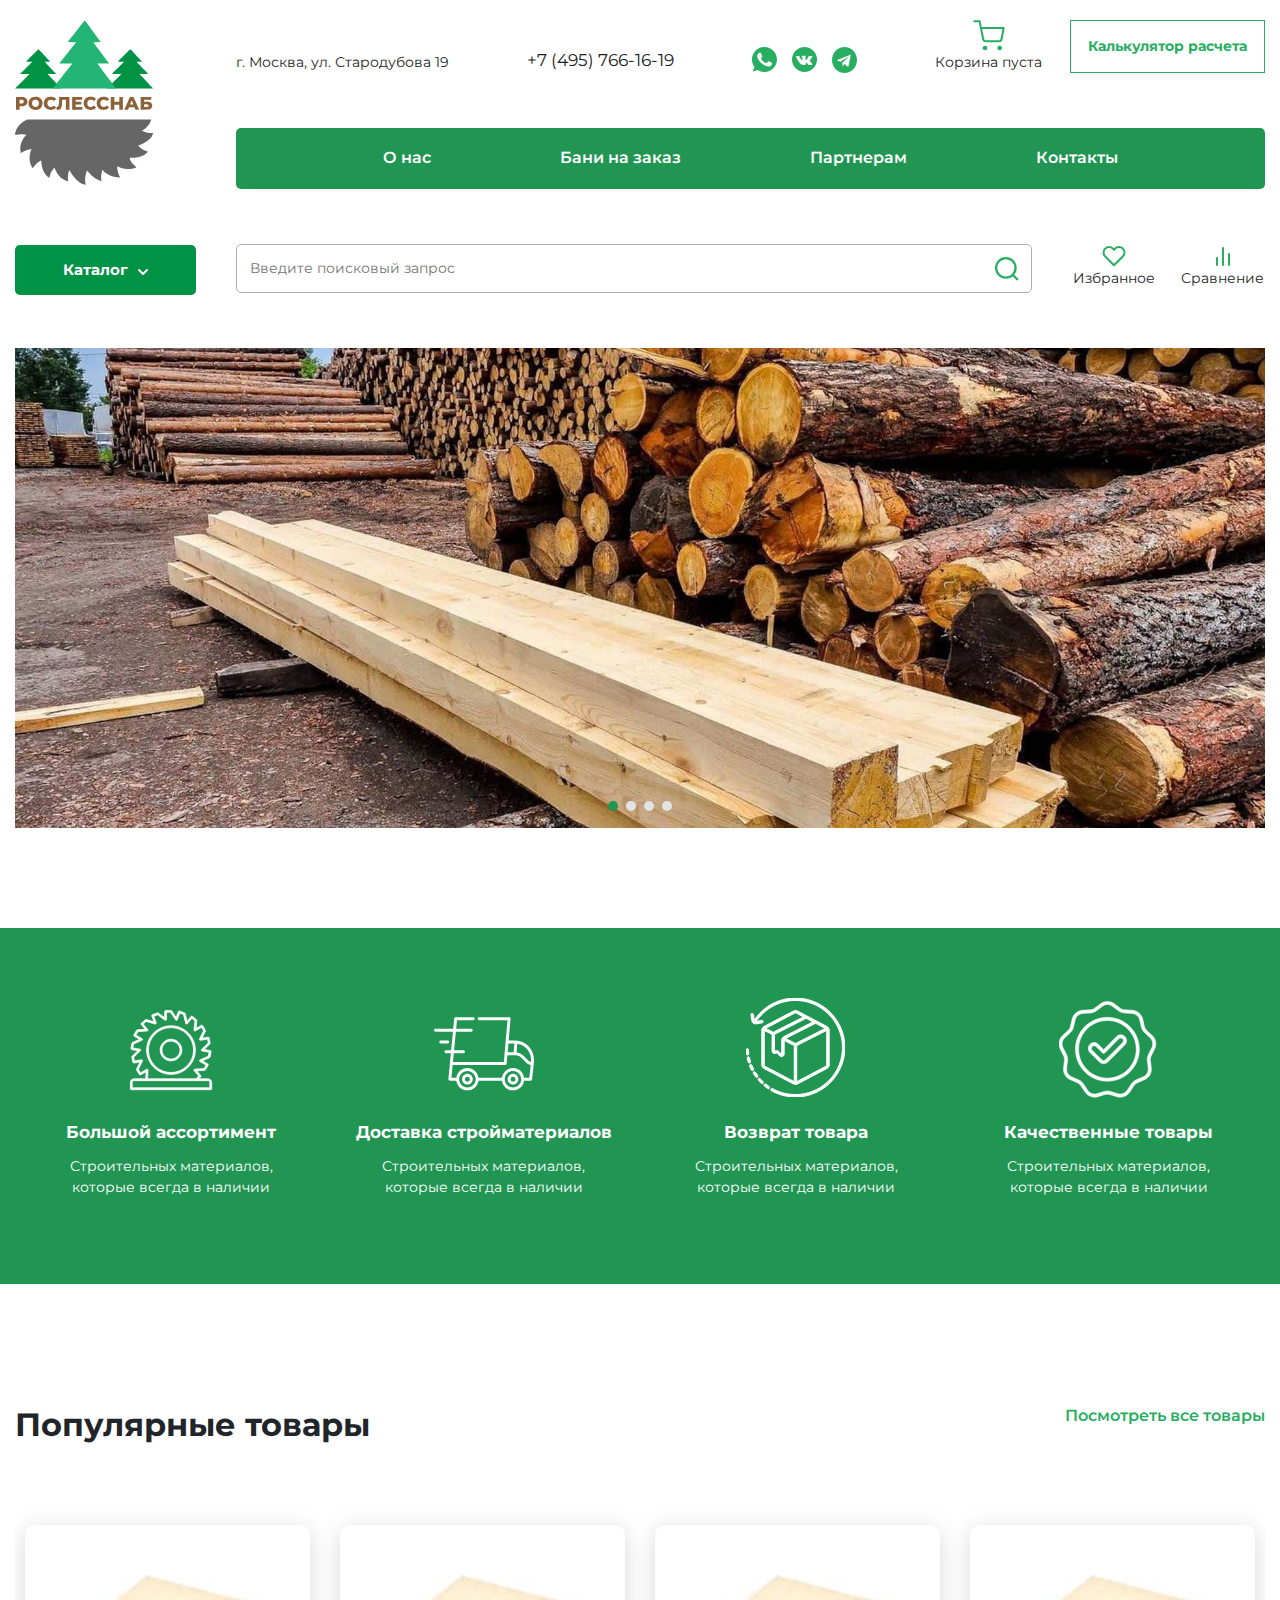
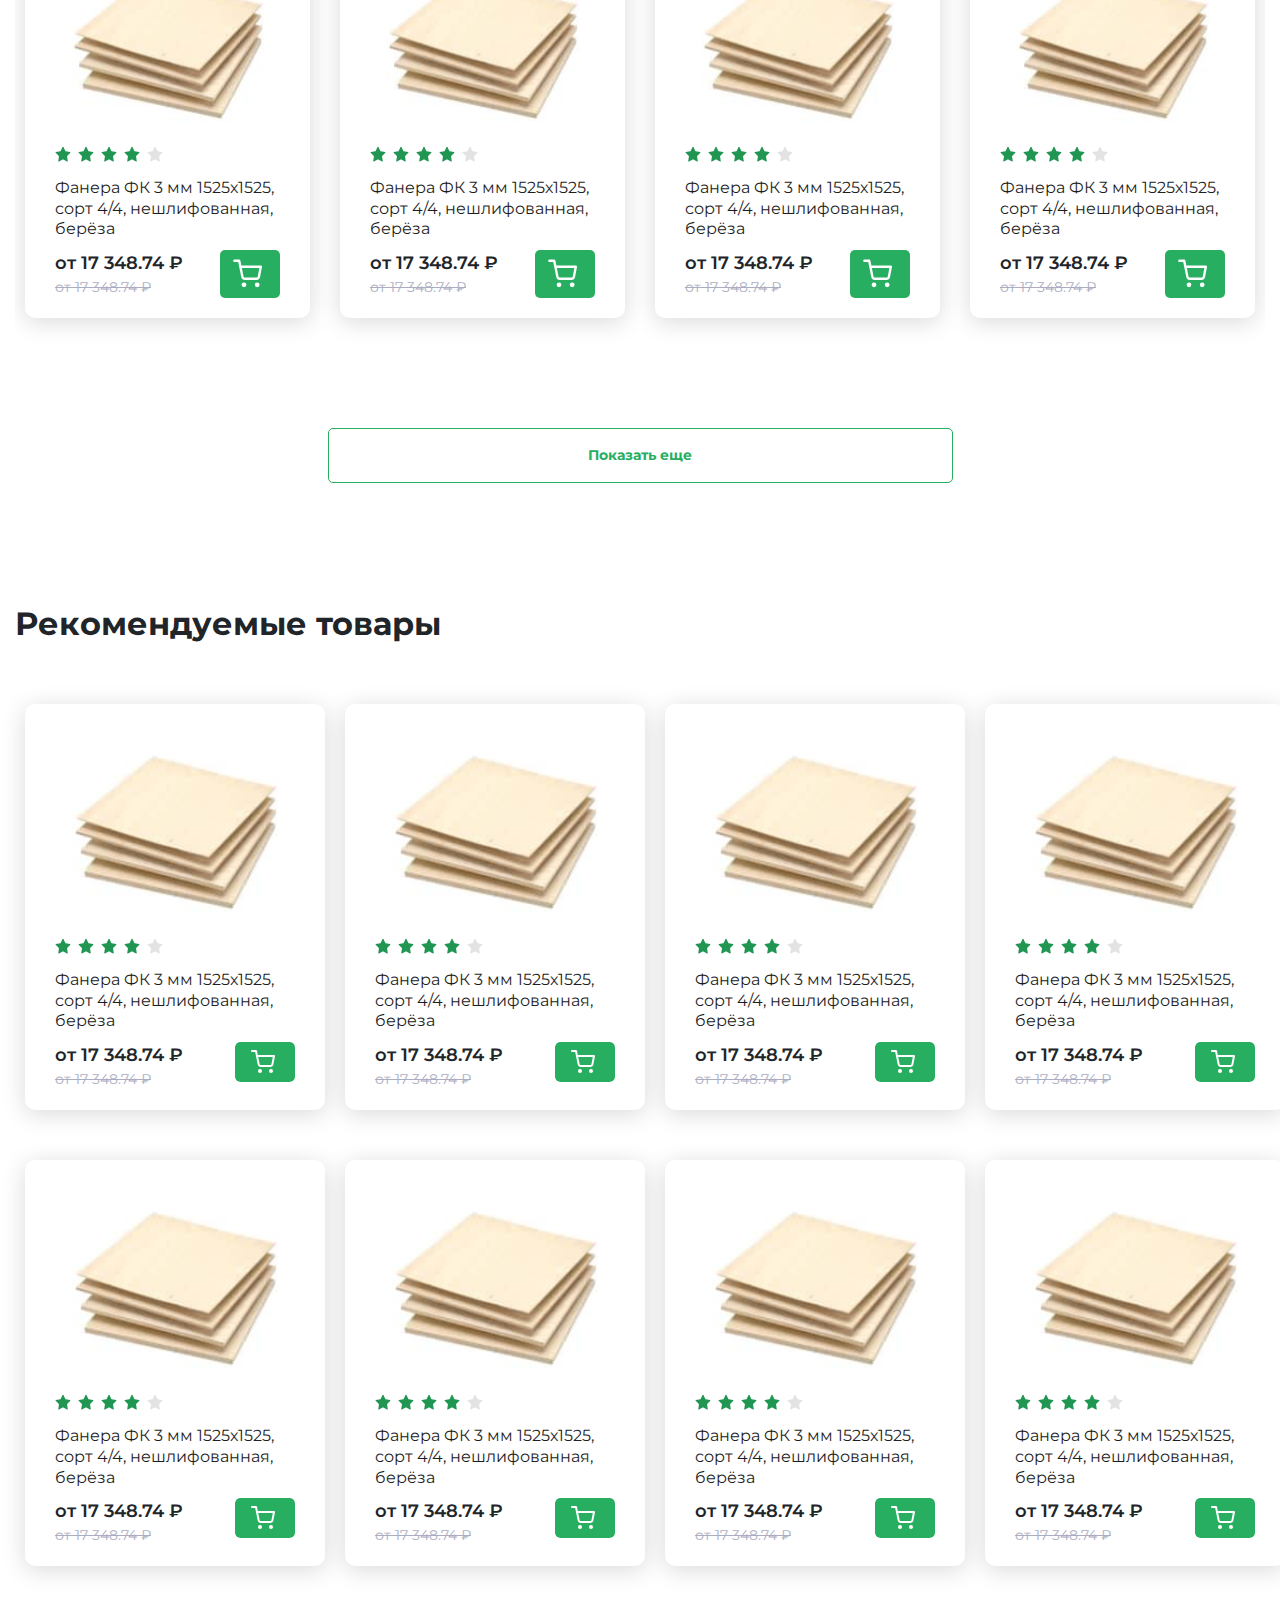
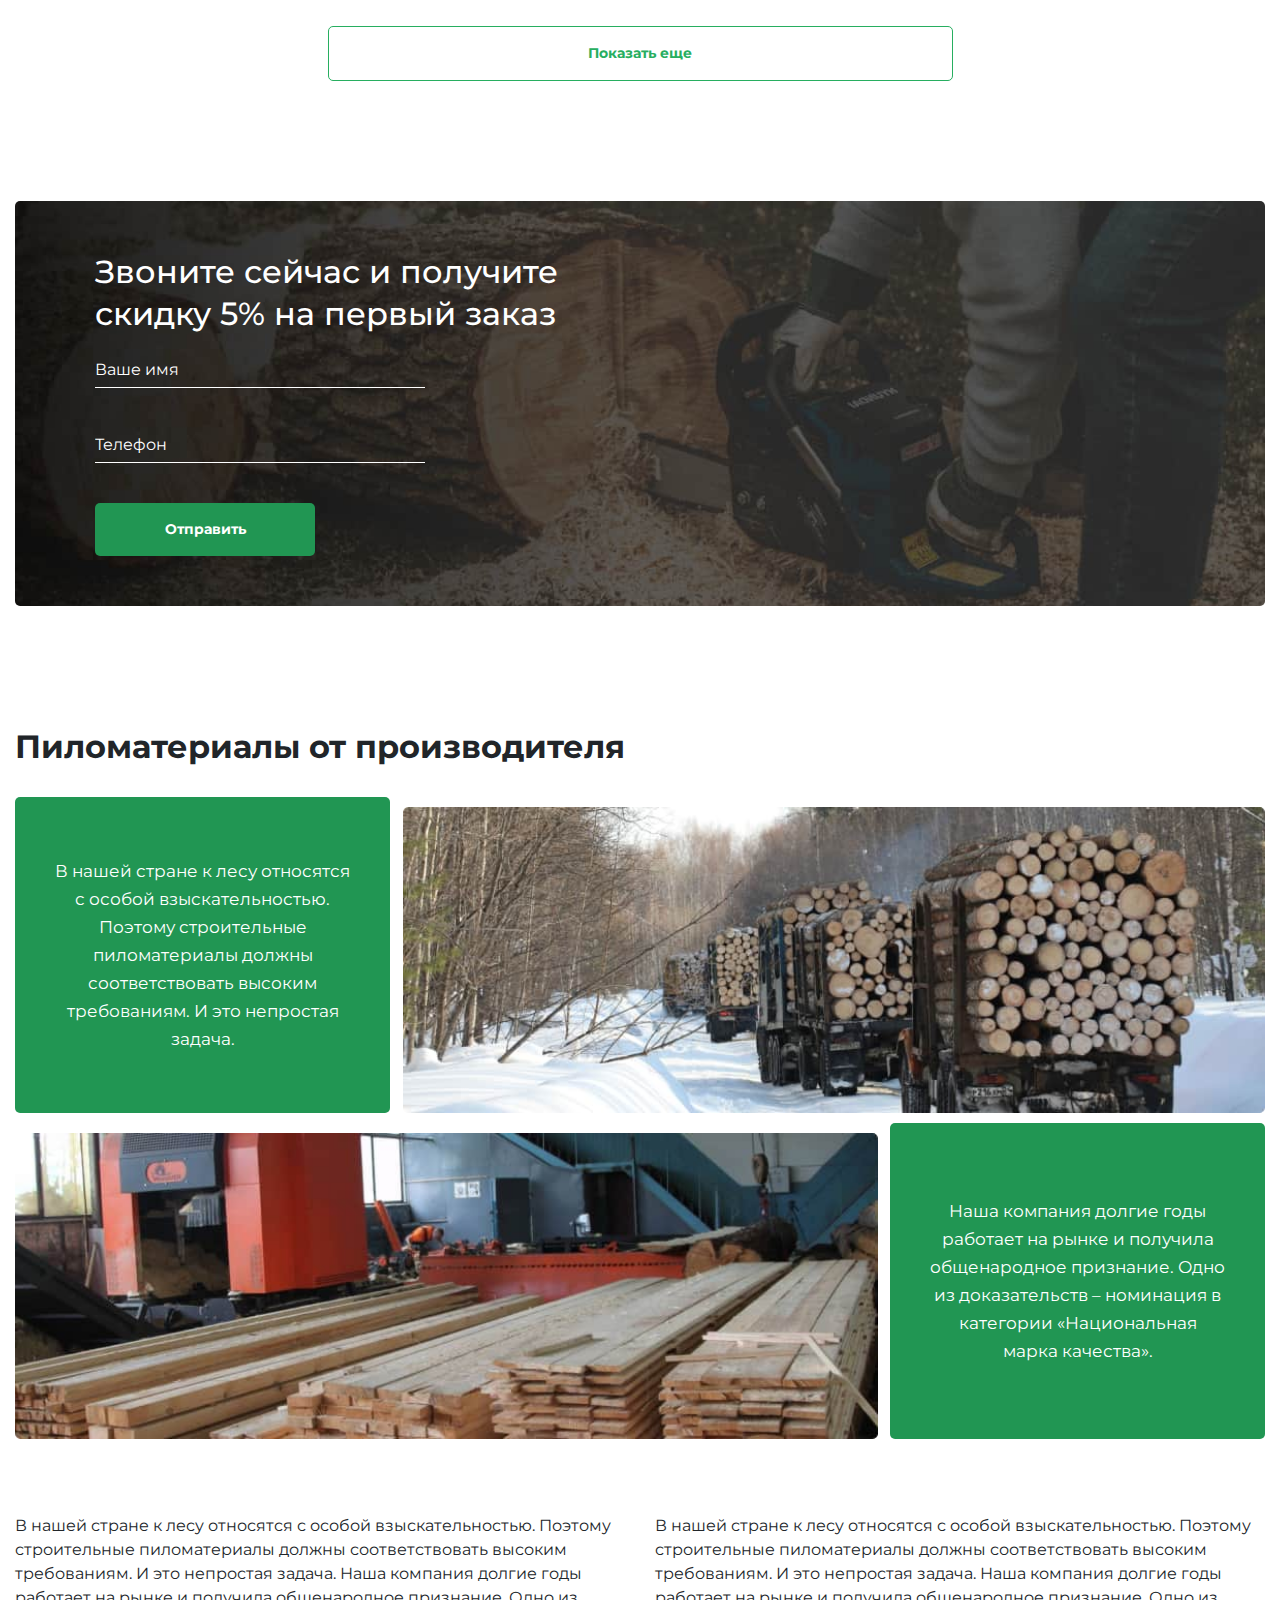
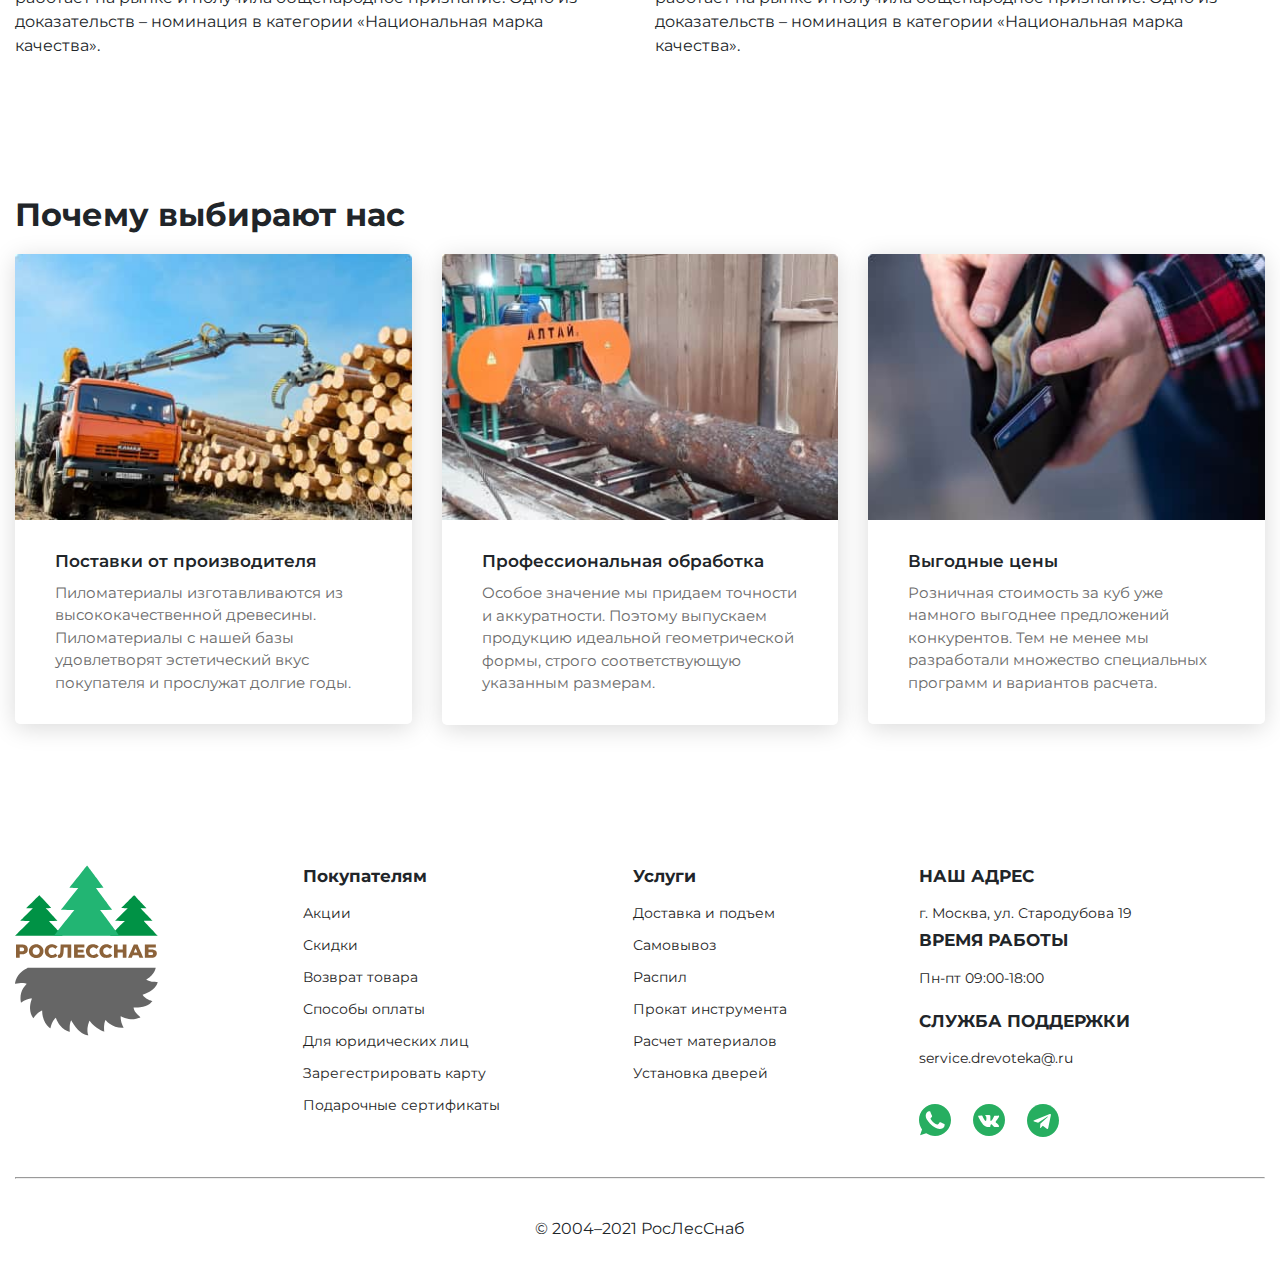
==== commit f7782356: "Add files via upload" ====
--- a/index.html
+++ b/index.html
@@ -108,6 +108,53 @@
             </div>
 
         </div>
+        <div class="header-mobile">
+            <div class="header-top">
+                <div class="burger-menu">
+                    <input type="checkbox" id="menu-toggle" />
+                    <label id="trigger" for="menu-toggle"></label>
+                    <label id="burger" for="menu-toggle"></label>
+                    <ul id="menu">
+                        <li class="menu-item"><a href="about.html">О нас</a></li>
+                        <li class="menu-item"><a href="about.html">Бани на заказ</a></li>
+                        <li class="menu-item"><a href="partner.html">Партнерам</a></li>
+                        <li class="menu-item"><a href="contacts.html">Контакты</a></li>
+                    </ul>
+                </div>
+                <div class="header__social">
+                    <a href="#"><img src="assets/images/icons/mob-soc1.svg" alt=""></a>
+                    <a href="#"><img src="assets/images/icons/mob-soc2.svg" alt=""></a>
+                    <a href="#"><img src="assets/images/icons/mob-soc3.svg" alt=""></a>
+                </div>
+                <div class="trash">
+                    <a href="#">
+                        <img src="assets/images/icons/mob-trash.svg" alt="">
+                    </a>
+                </div>
+            </div>
+            <div class="container">
+                <div class="header-center">
+                    <div class="center-logo">
+                        <img src="assets/images/logo.svg" alt="">
+                    </div>
+                    <div class="center-menu">
+                        <div class="center-menu__catalog">
+                            <a href="catalog.html">Каталог</a>
+                        </div>
+                        <div class="center-menu__calc">
+                            <a href="catalog.html">Каталог</a>
+                        </div>
+                    </div>
+                </div>
+                <div class="header-bottom">
+                    <div class="search">
+                        <input type="text" class="serch" placeholder="Введите поисковый запрос">
+                        <a href="#"><img src="assets/images/header__search.svg" alt=""></a>
+                    </div>
+                </div>
+            </div>
+
+        </div>
     </header>
 
     <section class="wrapper">
@@ -944,6 +991,71 @@
                         </a>
                     </div>
                 </div>
+                <div class="footer-mob-content">
+                    <div class="footer-mob-section">
+                        <div class="footer-mob__accordion">
+                            <button class="accordion section-header">Покупателям</button>
+                            <div class="panel">
+                                <div class="footer__section ">
+                                    <a class="section-link" href="#">Акции</a>
+                                    <a class="section-link" href="#">Скидки</a>
+                                    <a class="section-link" href="#">Возврат товара</a>
+                                    <a class="section-link" href="#">Способы оплаты</a>
+                                    <a class="section-link" href="#">Для юридических лиц</a>
+                                    <a class="section-link" href="#">Зарегестрировать карту</a>
+                                    <a class="section-link" href="#">Подарочные сертификаты</a>
+                                </div>
+                            </div>
+                        </div>
+                    </div>
+                    <div class="footer-mob-section">
+                        <div class="footer-mob__accordion">
+                            <button class="accordion section-header">Услуги</button>
+                            <div class="panel">
+                                <div class="footer__section ">
+                                    <a class="section-link" href="#">Доставка и подъем</a>
+                                    <a class="section-link" href="#">Самовывоз</a>
+                                    <a class="section-link" href="#">Распил</a>
+                                    <a class="section-link" href="#">Прокат инструмента</a>
+                                    <a class="section-link" href="#">Расчет материалов</a>
+                                    <a class="section-link" href="#">Установка дверей</a>
+                                </div>
+                            </div>
+                        </div>
+                    </div>
+                    <div class="footer-section t-transform ">
+                        <h3 class="section-header">
+                            НАШ АДРЕС
+                        </h3>
+                        <a class="section-link" href="#">г. Москва, ул. Стародубова 19</a>
+                        <h3 class="section-header t-transform">
+                            Время работы
+                        </h3>
+                        <p>Пн-пт 09:00-18:00</p>
+                        <h3 class="section-header t-transform">
+                            CЛУЖБА ПОДДЕРЖКИ
+                        </h3>
+                        <a class="section-link" href="mailto:service.drevoteka@.ru">service.drevoteka@.ru</a>
+                        <div class="footer-social">
+                            <a href="#">
+                                <img src="assets/images/header__social_wa.svg" alt="">
+                            </a>
+                            <a href="#">
+                                <img src="assets/images/header__social_vk.svg" alt="">
+                            </a>
+                            <a href="#">
+                                <img src="assets/images/header__social_tg.svg" alt="">
+                            </a>
+                        </div>
+                    </div>
+                </div>
+
+            </div>
+            <div class="footer-copyright">
+                <hr>
+                <div class="copyright-text">
+                    © 2004–2021 РосЛесСнаб
+                </div>
             </div>
         </div>
     </footer>
--- a/assets/css/style.css
+++ b/assets/css/style.css
@@ -1 +1 @@
-@import url("https://fonts.googleapis.com/css2?family=Montserrat:wght@400;500;600;700&family=Open+Sans:wght@300;400;500;600;700&family=Red+Hat+Display:wght@400;500;700&family=Roboto&display=swap");#page-preloader{position:fixed;left:0;top:0;right:0;bottom:0;background:#000;z-index:100500;display:-ms-flexbox;display:flex;-ms-flex-align:center;align-items:center;-ms-flex-pack:center;justify-content:center}.cssload-loader{width:180px;height:180px;perspective:1000px}.cssload-inner{position:absolute;width:100%;height:100%;box-sizing:border-box;-o-box-sizing:border-box;-ms-box-sizing:border-box;-webkit-box-sizing:border-box;-moz-box-sizing:border-box;border-radius:50%;-o-border-radius:50%;-ms-border-radius:50%;-webkit-border-radius:50%;-moz-border-radius:50%}.cssload-inner.cssload-one{left:0;top:0;animation:a 1.15s linear infinite;-o-animation:a 1.15s linear infinite;-ms-animation:a 1.15s linear infinite;-webkit-animation:a 1.15s linear infinite;-moz-animation:a 1.15s linear infinite;border-bottom:8px solid #52057b}.cssload-inner.cssload-two{right:0;top:0;animation:b 1.15s linear infinite;-o-animation:b 1.15s linear infinite;-ms-animation:b 1.15s linear infinite;-webkit-animation:b 1.15s linear infinite;-moz-animation:b 1.15s linear infinite;border-right:8px solid #892cdc}.cssload-inner.cssload-three{right:0;bottom:0;animation:c 1.15s linear infinite;-o-animation:c 1.15s linear infinite;-ms-animation:c 1.15s linear infinite;-webkit-animation:c 1.15s linear infinite;-moz-animation:c 1.15s linear infinite;border-top:8px solid #bc6ff1}@keyframes a{0%{transform:rotateX(35deg) rotateY(-45deg) rotate(0deg)}to{transform:rotateX(35deg) rotateY(-45deg) rotate(1turn)}}@keyframes b{0%{transform:rotateX(50deg) rotateY(10deg) rotate(0deg)}to{transform:rotateX(50deg) rotateY(10deg) rotate(1turn)}}@keyframes c{0%{transform:rotateX(35deg) rotateY(55deg) rotate(0deg)}to{transform:rotateX(35deg) rotateY(55deg) rotate(1turn)}}body,html{font-family:Montserrat,sans-serif;overflow-x:hidden}ul{list-style:none;margin:0;padding:0}a{color:#892cdc;transition:.3s ease}a:hover{color:#54178b;text-decoration:none}button{font-family:Montserrat,sans-serif}img{width:100%;height:auto}h1,h2,h3,h4,h5,h6{line-height:1.3;margin-bottom:.6em}h1{font-size:50px}@media screen and (max-width:1200px){h1{font-size:42px}}@media screen and (max-width:576px){h1{font-size:32px}}h2{font-size:40px}h3{font-size:30px}@media screen and (max-width:1200px){h3{font-size:26px}}@media screen and (max-width:576px){h3{font-size:20px}}input,textarea{width:100%;border:none;padding:5px 15px}input:focus,textarea:focus{outline:none;border:none}button{margin:0;padding:0;border:none;background-color:transparent}button:focus{outline:none;border:none}.svg-icon{fill:#892cdc}.container{max-width:1309px}.section-header{font-weight:700;font-size:32px;color:.section-header #000}@media screen and (max-width:576px){.section-header{font-size:23px}}.swiper,.swiper-slide img{width:100%;height:100%}.swiper-slide img{display:block;-o-object-fit:cover;object-fit:cover}.item__card{background:#fff;box-shadow:0 4px 25px rgba(0,0,0,.15);border-radius:10px;padding:20px 30px;width:300px;margin:10px}.item__card .card-stars{display:-ms-flexbox;display:flex}.item__card .card-stars img{width:16px;margin-right:7px;cursor:pointer}.item__card .card__item-name{color:#1e1e1e;font-weight:400;font-size:16px;text-align:left;margin-top:16px}.item__card .card-price{display:-ms-flexbox;display:flex;-ms-flex-pack:justify;justify-content:space-between;text-align:left}.item__card .card-price p{margin:0}.item__card .card-price .new-price{font-weight:600;font-size:18px}.item__card .card-price .old-price{font-size:14px;-webkit-text-decoration-line:line-through;text-decoration-line:line-through;color:#acadc0}.item__card .card-price .trash{cursor:pointer}.item__card .card-price .trash img{border-radius:5px}.show-btn{border:1px solid #27ae60;box-sizing:border-box;border-radius:5px;font-weight:700;font-size:14px;color:#27ae60;width:625px;max-width:625px;padding:16px;margin:0 auto;text-align:center;margin-top:50px}.show-btn:hover{background-color:#27ae60;color:#fff}@media screen and (max-width:576px){.show-btn{width:90%;margin-top:20px}}.position-relative{position:relative}.position-absolute{position:absolute}.z-index{z-index:5}.header{padding-top:20px}.header .header-content{display:-ms-flexbox;display:flex;-ms-flex-pack:justify;justify-content:space-between}.header .header__left{width:220px}.header .header__left .header-logo{width:150px;height:225px}.header .header__left .header-logo img{width:150px}.header .header__left .header-catalog{background-color:#009245;padding:13px;border-radius:5px;text-align:center}.header .header__left .header-catalog .catalog-link{font-weight:700;font-size:15px;color:#fff}.header .header__left .header-catalog .catalog-link:after{content:url(/assets/images/icons/arrow-catalog.svg);margin-left:10px}.header .header__right{width:100%;margin-left:40px}.header .header__right .header-top{display:-ms-flexbox;display:flex;-ms-flex-pack:justify;justify-content:space-between}.header .header__right .header-top .header-menu{width:100%}.header .header__right .header-top .header-menu .header-menu__top{display:-ms-flexbox;display:flex;-ms-flex-pack:justify;justify-content:space-between;margin-bottom:55px;-ms-flex-align:end;align-items:flex-end}.header .header__right .header-top .header-menu .header-menu__top .header__map{color:#1e1e1e;font-size:14px}.header .header__right .header-top .header-menu .header-menu__top .header__tel{color:#1e1e1e;font-size:17px}.header .header__right .header-top .header-menu .header-menu__top .header__social{display:-ms-flexbox;display:flex;width:105px;-ms-flex-pack:justify;justify-content:space-between}.header .header__right .header-top .header-menu .header-menu__top .header__social img{width:25px}.header .header__right .header-top .header-menu .header-menu__top .header__order{width:330px;display:-ms-flexbox;display:flex;-ms-flex-pack:justify;justify-content:space-between}.header .header__right .header-top .header-menu .header-menu__top .header__order .order__trash{text-align:center}.header .header__right .header-top .header-menu .header-menu__top .header__order .order__trash .order__trash_img{width:32px}.header .header__right .header-top .header-menu .header-menu__top .header__order .order__trash .order__text{font-size:14px;color:#1e1e1e;margin:0}.header .header__right .header-top .header-menu .header-menu__top .header__order .order__calculate{width:195px;text-align:center;padding:15px;font-weight:700;font-size:14px;border:1px solid #27ae60;color:#27ae60;transition:.3s;box-sizing:border-box}.header .header__right .header-top .header-menu .header-menu__top .header__order .order__calculate:hover{background-color:#27ae60;color:#fff}.header .header__right .header-top .header-menu .heder__nav-bar{background-color:#219653;border-radius:5px}.header .header__right .header-top .header-menu .heder__nav-bar ul{display:-ms-flexbox;display:flex;-ms-flex-pack:space-evenly;justify-content:space-evenly;padding:18px}.header .header__right .header-top .header-menu .heder__nav-bar ul .menu-item{border-bottom:1px solid transparent;transition:.3s}.header .header__right .header-top .header-menu .heder__nav-bar ul .menu-item:hover{border-bottom:1px solid #fff}.header .header__right .header-top .header-menu .heder__nav-bar ul .menu-item a{color:#fff;font-weight:600}.header .header__right .header-bottom{margin:55px 0;display:-ms-flexbox;display:flex;-ms-flex-pack:justify;justify-content:space-between}.header .header__right .header-bottom .search{width:100%;margin-right:40px;position:relative}.header .header__right .header-bottom .search input{border:1px solid #acadc0;border-radius:5px;font-size:14px;color:#acadc0;padding:13px;box-sizing:border-box}.header .header__right .header-bottom .search img{position:absolute;width:24px;top:50%;right:13px;transform:translateY(-50%)}.header .header__right .header-bottom .header__elem{display:-ms-flexbox;display:flex;width:250px;-ms-flex-pack:justify;justify-content:space-between}.header .header__right .header-bottom .header__elem div{width:85px;text-align:center;font-size:14px;color:#1e1e1e}.header .header__right .header-bottom .header__elem div img{width:24px}.header .header__right .header-bottom .header__elem div p{margin:0}.footer{margin-top:140px}.footer .footer-content{display:-ms-flexbox;display:flex;-ms-flex-pack:justify;justify-content:space-between}.footer .footer-content .footer-logo{width:155px}.footer .footer-content .footer-section{display:-ms-flexbox;display:flex;-ms-flex-direction:column;flex-direction:column}.footer .footer-content .footer-section .section-header{font-weight:700;font-size:17px}.footer .footer-content .footer-section .section-link,.footer .footer-content .footer-section p{font-size:14px;font-weight:400;color:#1e1e1e;line-height:32px}.footer .footer-content .footer-section .section-link:hover,.footer .footer-content .footer-section p:hover{color:#27ae60}.footer .footer-content .footer-section .t-transform{text-transform:uppercase}.footer .footer-social{width:140px;display:-ms-flexbox;display:flex;-ms-flex-pack:justify;justify-content:space-between;margin-top:30px}.footer .footer-social img{width:32px}.promotion{margin-top:120px}@media screen and (max-width:576px){.promotion{margin-top:65px}}.promotion .promotion-content{padding:50px 80px;background-image:url(/assets/images/promotion-img.jpg);background-repeat:no-repeat;background-position:50%;background-size:cover;border-radius:5px;color:#fff}@media screen and (max-width:576px){.promotion .promotion-content{padding:35px 35px 80px}}.promotion .promotion-content .promotion-header{width:550px;font-weight:500;font-size:32px}@media screen and (max-width:576px){.promotion .promotion-content .promotion-header{width:100%;font-size:22px}}.promotion .promotion-content form{display:-ms-flexbox;display:flex;-ms-flex-direction:column;flex-direction:column}.promotion .promotion-content form input{background-color:transparent;border-bottom:1px solid #fff;width:330px;margin-bottom:40px;color:#fff;padding-left:0}.promotion .promotion-content form input::-webkit-input-placeholder{color:#fff}.promotion .promotion-content form input::-moz-placeholder{color:#fff}.promotion .promotion-content form input:-ms-input-placeholder,.promotion .promotion-content form input::-ms-input-placeholder{color:#fff}.promotion .promotion-content form input::placeholder{color:#fff}@media screen and (max-width:576px){.promotion .promotion-content form input{width:100%}}.promotion .promotion-content form button{background:#219653;border-radius:5px;padding:16px;font-weight:700;font-size:14px;color:#fff;width:220px;transition:.2s}.promotion .promotion-content form button:hover{background:#197c44}.fabric-info{margin-top:120px}@media screen and (max-width:576px){.fabric-info{margin-top:60px}}.fabric-info .info-card{display:-ms-flexbox;display:flex;-ms-flex-pack:justify;justify-content:space-between;margin-top:10px;-ms-flex-wrap:wrap;flex-wrap:wrap}.fabric-info .info-card .info-card__text{display:-ms-flexbox;display:flex;-ms-flex-align:center;align-items:center;width:30%;background:#219653;border-radius:5px;font-size:17px;line-height:28px;text-align:center;color:#fff;padding:40px;font-weight:400}.fabric-info .info-card .info-card__text p{margin:0}@media screen and (max-width:576px){.fabric-info .info-card .info-card__text{width:100%}}.fabric-info .info-card .info-card__img{width:69%;margin-top:10px}@media screen and (max-width:576px){.fabric-info .info-card .info-card__img{width:100%;height:230px}}.fabric-info .info-card .info-card__img img{-o-object-fit:cover;object-fit:cover;-o-object-position:center center;object-position:center center;height:100%;border-radius:5px}.fabric-info .revers-card{-ms-flex-direction:row-reverse;flex-direction:row-reverse}.fabric-info__text{margin-top:75px}.fabric-info__text .text-block p{font-size:16px;font-weight:400}@media screen and (max-width:576px){.fabric-info__text{display:none}}.choice{margin-top:120px}.choice .choice-card{box-shadow:0 4px 25px rgba(0,0,0,.15);border-radius:5px;background-color:#fff}.choice .choice-card .card-img img{-o-object-fit:cover;object-fit:cover}.choice .choice-card .card-text{padding:30px 40px}.choice .choice-card .card-text .card-text__header{font-weight:600;font-size:17px}.choice .choice-card .card-text .card-text__info{font-size:15px;font-weight:400;color:#6b6b6b;margin:0}.wrapper{margin-bottom:50px}.wrapper-slider{height:480px;overflow:hidden;position:relative}@media screen and (max-width:576px){.wrapper-slider{height:230px}}.wrapper-slider .swiper-pagination-bullet{width:10px;height:10px;background-color:#e3e3e3;opacity:1}.wrapper-slider .swiper-pagination-bullet-active{background-color:#219653;box-shadow:none;transform:scale(1)}.why{margin-top:100px;background-color:#219653;padding:70px 0}@media screen and (max-width:576px){.why{margin-top:60px}}.why .why-content{display:-ms-flexbox;display:flex;-ms-flex-pack:distribute;justify-content:space-around;-ms-flex-wrap:wrap;flex-wrap:wrap}.why .why-card{width:260px;color:#fff;text-align:center}@media screen and (max-width:576px){.why .why-card{width:50%}}.why .why-card .card-img{width:100px;margin:0 auto}.why .why-card .card-header{font-weight:700;font-size:17px;margin-top:23px}.why .why-card .card-text{font-size:14px;margin-top:13px;font-weight:400}.popular-item{margin-top:120px}.popular-item .all-item{font-weight:600;color:#27ae60;float:right}.popular-item .popular-item__slider{padding:50px 0;overflow:hidden}@media screen and (max-width:576px){.popular-item .popular-item__slider{width:80%;overflow:visible}}.recommended-item{margin-top:120px}.recommended-item .item__card{margin-top:40px}.recommended-item .recomended-item__slider{padding:50px 0;overflow:hidden}@media screen and (max-width:576px){.recommended-item .recomended-item__slider{width:80%;overflow:visible}}@media screen and (max-width:576px){.recommended-item .desctop-item{display:none}}.recommended-item .mob-slider{display:none}@media screen and (max-width:576px){.recommended-item .mob-slider{display:block}}:root{--swiper-theme-color:#fff}.swiper-container{margin-left:auto;margin-right:auto;position:relative;overflow:hidden;list-style:none;padding:0;z-index:1}.swiper-container-vertical>.swiper-wrapper{-ms-flex-direction:column;flex-direction:column}.swiper-wrapper{position:relative;width:100%;height:100%;z-index:1;display:-ms-flexbox;display:flex;transition-property:transform;box-sizing:content-box}.swiper-container-android .swiper-slide,.swiper-wrapper{transform:translateZ(0)}.swiper-container-multirow>.swiper-wrapper{-ms-flex-wrap:wrap;flex-wrap:wrap}.swiper-container-multirow-column>.swiper-wrapper{-ms-flex-wrap:wrap;flex-wrap:wrap;-ms-flex-direction:column;flex-direction:column}.swiper-container-free-mode>.swiper-wrapper{transition-timing-function:ease-out;margin:0 auto}.swiper-slide{-ms-flex-negative:0;flex-shrink:0;width:100%;height:100%;position:relative;transition-property:transform}.swiper-slide-invisible-blank{visibility:hidden}.swiper-container-autoheight,.swiper-container-autoheight .swiper-slide{height:auto}.swiper-container-autoheight .swiper-wrapper{-ms-flex-align:start;align-items:flex-start;transition-property:transform,height}.swiper-container-3d{perspective:1200px}.swiper-container-3d .swiper-cube-shadow,.swiper-container-3d .swiper-slide,.swiper-container-3d .swiper-slide-shadow-bottom,.swiper-container-3d .swiper-slide-shadow-left,.swiper-container-3d .swiper-slide-shadow-right,.swiper-container-3d .swiper-slide-shadow-top,.swiper-container-3d .swiper-wrapper{transform-style:preserve-3d}.swiper-container-3d .swiper-slide-shadow-bottom,.swiper-container-3d .swiper-slide-shadow-left,.swiper-container-3d .swiper-slide-shadow-right,.swiper-container-3d .swiper-slide-shadow-top{position:absolute;left:0;top:0;width:100%;height:100%;pointer-events:none;z-index:10}.swiper-container-3d .swiper-slide-shadow-left{background-image:linear-gradient(270deg,rgba(0,0,0,.5),transparent)}.swiper-container-3d .swiper-slide-shadow-right{background-image:linear-gradient(90deg,rgba(0,0,0,.5),transparent)}.swiper-container-3d .swiper-slide-shadow-top{background-image:linear-gradient(0deg,rgba(0,0,0,.5),transparent)}.swiper-container-3d .swiper-slide-shadow-bottom{background-image:linear-gradient(180deg,rgba(0,0,0,.5),transparent)}.swiper-container-css-mode>.swiper-wrapper{overflow:auto;scrollbar-width:none;-ms-overflow-style:none}.swiper-container-css-mode>.swiper-wrapper::-webkit-scrollbar{display:none}.swiper-container-css-mode>.swiper-wrapper>.swiper-slide{scroll-snap-align:start start}.swiper-container-horizontal.swiper-container-css-mode>.swiper-wrapper{-ms-scroll-snap-type:x mandatory;scroll-snap-type:x mandatory}.swiper-container-vertical.swiper-container-css-mode>.swiper-wrapper{-ms-scroll-snap-type:y mandatory;scroll-snap-type:y mandatory}:root{--swiper-navigation-size:44px}.swiper-button-next,.swiper-button-prev{position:absolute;top:50%;margin-top:calc(-1 * var(--swiper-navigation-size) / 2);z-index:10;cursor:pointer;display:-ms-flexbox;display:flex;-ms-flex-align:center;align-items:center;-ms-flex-pack:center;justify-content:center;color:var(--swiper-navigation-color,var(--swiper-theme-color));padding:10px;background-color:#fff;border-radius:50%;box-shadow:0 3px 4px 0 #616161}.swiper-button-next.swiper-button-disabled,.swiper-button-prev.swiper-button-disabled{opacity:.35;cursor:auto;pointer-events:none}.swiper-button-next:after,.swiper-button-prev:after{background-image:url(../images/icons/arrow-down-black.svg);background-repeat:no-repeat;display:inline-block;content:"";width:15px;height:15px;background-size:contain}.swiper-button-prev,.swiper-container-rtl .swiper-button-next{left:10px;right:auto}.swiper-button-prev:after,.swiper-container-rtl .swiper-button-next:after{transform:rotate(90deg)}.swiper-button-next,.swiper-container-rtl .swiper-button-prev{right:10px;left:auto}.swiper-button-next:after,.swiper-container-rtl .swiper-button-prev:after{transform:rotate(-90deg)}.swiper-button-next.swiper-button-white,.swiper-button-prev.swiper-button-white{--swiper-navigation-color:#fff}.swiper-button-next.swiper-button-black,.swiper-button-prev.swiper-button-black{--swiper-navigation-color:#000}.swiper-button-lock{display:none}.swiper-pagination{position:absolute;text-align:center;transition:opacity .3s;transform:translateZ(0);z-index:10}.swiper-pagination.swiper-pagination-hidden{opacity:0}.swiper-container-horizontal>.swiper-pagination-bullets,.swiper-pagination-custom,.swiper-pagination-fraction{bottom:10px;left:0;width:100%}.swiper-pagination-bullets-dynamic{overflow:hidden;font-size:0}.swiper-pagination-bullets-dynamic .swiper-pagination-bullet{transform:scale(.33);position:relative}.swiper-pagination-bullets-dynamic .swiper-pagination-bullet-active,.swiper-pagination-bullets-dynamic .swiper-pagination-bullet-active-main{transform:scale(1)}.swiper-pagination-bullets-dynamic .swiper-pagination-bullet-active-prev{transform:scale(.66)}.swiper-pagination-bullets-dynamic .swiper-pagination-bullet-active-prev-prev{transform:scale(.33)}.swiper-pagination-bullets-dynamic .swiper-pagination-bullet-active-next{transform:scale(.66)}.swiper-pagination-bullets-dynamic .swiper-pagination-bullet-active-next-next{transform:scale(.33)}.swiper-pagination-bullet{width:8px;height:8px;display:inline-block;border-radius:100%;background:#000;opacity:.4}button.swiper-pagination-bullet{border:none;margin:0;padding:0;box-shadow:none;-webkit-appearance:none;appearance:none}.swiper-pagination-clickable .swiper-pagination-bullet{cursor:pointer}.swiper-pagination-bullet-active{opacity:1;background:var(--swiper-pagination-color,var(--swiper-theme-color));transform:scale(1.6);box-shadow:0 3px 4px 0 #616161}.swiper-container-vertical>.swiper-pagination-bullets{right:10px;top:50%;transform:translate3d(0,-50%,0)}.swiper-container-vertical>.swiper-pagination-bullets .swiper-pagination-bullet{margin:6px 0;display:block}.swiper-container-vertical>.swiper-pagination-bullets.swiper-pagination-bullets-dynamic{top:50%;transform:translateY(-50%);width:8px}.swiper-container-vertical>.swiper-pagination-bullets.swiper-pagination-bullets-dynamic .swiper-pagination-bullet{display:inline-block;transition:transform .2s,top .2s}.swiper-container-horizontal>.swiper-pagination-bullets .swiper-pagination-bullet{margin:0 4px}.swiper-container-horizontal>.swiper-pagination-bullets.swiper-pagination-bullets-dynamic{left:50%;transform:translateX(-50%);white-space:nowrap}.swiper-container-horizontal>.swiper-pagination-bullets.swiper-pagination-bullets-dynamic .swiper-pagination-bullet{transition:transform .2s,left .2s}.swiper-container-horizontal.swiper-container-rtl>.swiper-pagination-bullets-dynamic .swiper-pagination-bullet{transition:transform .2s,right .2s}.swiper-pagination-progressbar{background:rgba(0,0,0,.25);position:absolute}.swiper-pagination-progressbar .swiper-pagination-progressbar-fill{background:var(--swiper-pagination-color,var(--swiper-theme-color));position:absolute;left:0;top:0;width:100%;height:100%;transform:scale(0);transform-origin:left top}.swiper-container-rtl .swiper-pagination-progressbar .swiper-pagination-progressbar-fill{transform-origin:right top}.swiper-container-horizontal>.swiper-pagination-progressbar,.swiper-container-vertical>.swiper-pagination-progressbar.swiper-pagination-progressbar-opposite{width:100%;height:4px;left:0;top:0}.swiper-container-horizontal>.swiper-pagination-progressbar.swiper-pagination-progressbar-opposite,.swiper-container-vertical>.swiper-pagination-progressbar{width:4px;height:100%;left:0;top:0}.swiper-pagination-white{--swiper-pagination-color:#fff}.swiper-pagination-black{--swiper-pagination-color:#000}.swiper-pagination-lock{display:none}.swiper-scrollbar{border-radius:10px;position:relative;-ms-touch-action:none;background:rgba(0,0,0,.1)}.swiper-container-horizontal>.swiper-scrollbar{position:absolute;left:1%;bottom:3px;z-index:50;height:5px;width:98%}.swiper-container-vertical>.swiper-scrollbar{position:absolute;right:3px;top:1%;z-index:50;width:5px;height:98%}.swiper-scrollbar-drag{height:100%;width:100%;position:relative;background:rgba(0,0,0,.5);border-radius:10px;left:0;top:0}.swiper-scrollbar-cursor-drag{cursor:move}.swiper-scrollbar-lock{display:none}.swiper-zoom-container{width:100%;height:100%;display:-ms-flexbox;display:flex;-ms-flex-pack:center;justify-content:center;-ms-flex-align:center;align-items:center;text-align:center}.swiper-zoom-container>canvas,.swiper-zoom-container>img,.swiper-zoom-container>svg{max-width:100%;max-height:100%;-o-object-fit:contain;object-fit:contain}.swiper-slide-zoomed{cursor:move}.swiper-lazy-preloader{width:42px;height:42px;position:absolute;left:50%;top:50%;margin-left:-21px;margin-top:-21px;z-index:10;transform-origin:50%;animation:d 1s infinite linear;box-sizing:border-box;border:4px solid var(--swiper-preloader-color,var(--swiper-theme-color));border-radius:50%;border-top-color:transparent}.swiper-lazy-preloader-white{--swiper-preloader-color:#fff}.swiper-lazy-preloader-black{--swiper-preloader-color:#000}@keyframes d{to{transform:rotate(1turn)}}.swiper-container .swiper-notification{position:absolute;left:0;top:0;pointer-events:none;opacity:0;z-index:-1000}.swiper-container-fade.swiper-container-free-mode .swiper-slide{transition-timing-function:ease-out}.swiper-container-fade .swiper-slide{pointer-events:none;transition-property:opacity}.swiper-container-fade .swiper-slide .swiper-slide{pointer-events:none}.swiper-container-fade .swiper-slide-active,.swiper-container-fade .swiper-slide-active .swiper-slide-active{pointer-events:auto}.swiper-container-cube{overflow:visible}.swiper-container-cube .swiper-slide{pointer-events:none;-webkit-backface-visibility:hidden;backface-visibility:hidden;z-index:1;visibility:hidden;transform-origin:0 0;width:100%;height:100%}.swiper-container-cube .swiper-slide .swiper-slide{pointer-events:none}.swiper-container-cube.swiper-container-rtl .swiper-slide{transform-origin:100% 0}.swiper-container-cube .swiper-slide-active,.swiper-container-cube .swiper-slide-active .swiper-slide-active{pointer-events:auto}.swiper-container-cube .swiper-slide-active,.swiper-container-cube .swiper-slide-next,.swiper-container-cube .swiper-slide-next+.swiper-slide,.swiper-container-cube .swiper-slide-prev{pointer-events:auto;visibility:visible}.swiper-container-cube .swiper-slide-shadow-bottom,.swiper-container-cube .swiper-slide-shadow-left,.swiper-container-cube .swiper-slide-shadow-right,.swiper-container-cube .swiper-slide-shadow-top{z-index:0;-webkit-backface-visibility:hidden;backface-visibility:hidden}.swiper-container-cube .swiper-cube-shadow{position:absolute;left:0;bottom:0;width:100%;height:100%;background:#000;opacity:.6;filter:blur(50px);z-index:0}.swiper-container-flip{overflow:visible}.swiper-container-flip .swiper-slide{pointer-events:none;-webkit-backface-visibility:hidden;backface-visibility:hidden;z-index:1}.swiper-container-flip .swiper-slide .swiper-slide{pointer-events:none}.swiper-container-flip .swiper-slide-active,.swiper-container-flip .swiper-slide-active .swiper-slide-active{pointer-events:auto}.swiper-container-flip .swiper-slide-shadow-bottom,.swiper-container-flip .swiper-slide-shadow-left,.swiper-container-flip .swiper-slide-shadow-right,.swiper-container-flip .swiper-slide-shadow-top{z-index:0;-webkit-backface-visibility:hidden;backface-visibility:hidden}.swiper-slide{text-align:center;font-size:18px;background:#fff;display:-ms-flexbox;display:flex;-ms-flex-pack:center;justify-content:center;-ms-flex-align:center;align-items:center}.gallery-thumbs{margin-top:10px}+@import url("https://fonts.googleapis.com/css2?family=Montserrat:wght@400;500;600;700&family=Open+Sans:wght@300;400;500;600;700&family=Red+Hat+Display:wght@400;500;700&family=Roboto&display=swap");#page-preloader{position:fixed;left:0;top:0;right:0;bottom:0;background:#000;z-index:100500;display:-ms-flexbox;display:flex;-ms-flex-align:center;align-items:center;-ms-flex-pack:center;justify-content:center}.cssload-loader{width:180px;height:180px;perspective:1000px}.cssload-inner{position:absolute;width:100%;height:100%;box-sizing:border-box;-o-box-sizing:border-box;-ms-box-sizing:border-box;-webkit-box-sizing:border-box;-moz-box-sizing:border-box;border-radius:50%;-o-border-radius:50%;-ms-border-radius:50%;-webkit-border-radius:50%;-moz-border-radius:50%}.cssload-inner.cssload-one{left:0;top:0;animation:a 1.15s linear infinite;-o-animation:a 1.15s linear infinite;-ms-animation:a 1.15s linear infinite;-webkit-animation:a 1.15s linear infinite;-moz-animation:a 1.15s linear infinite;border-bottom:8px solid #52057b}.cssload-inner.cssload-two{right:0;top:0;animation:b 1.15s linear infinite;-o-animation:b 1.15s linear infinite;-ms-animation:b 1.15s linear infinite;-webkit-animation:b 1.15s linear infinite;-moz-animation:b 1.15s linear infinite;border-right:8px solid #892cdc}.cssload-inner.cssload-three{right:0;bottom:0;animation:c 1.15s linear infinite;-o-animation:c 1.15s linear infinite;-ms-animation:c 1.15s linear infinite;-webkit-animation:c 1.15s linear infinite;-moz-animation:c 1.15s linear infinite;border-top:8px solid #bc6ff1}@keyframes a{0%{transform:rotateX(35deg) rotateY(-45deg) rotate(0deg)}to{transform:rotateX(35deg) rotateY(-45deg) rotate(1turn)}}@keyframes b{0%{transform:rotateX(50deg) rotateY(10deg) rotate(0deg)}to{transform:rotateX(50deg) rotateY(10deg) rotate(1turn)}}@keyframes c{0%{transform:rotateX(35deg) rotateY(55deg) rotate(0deg)}to{transform:rotateX(35deg) rotateY(55deg) rotate(1turn)}}body,html{font-family:Montserrat,sans-serif;overflow-x:hidden}ul{list-style:none;margin:0;padding:0}a{color:#892cdc;transition:.3s ease}a:hover{color:#54178b;text-decoration:none}button{font-family:Montserrat,sans-serif}img{width:100%;height:auto}h1,h2,h3,h4,h5,h6{line-height:1.3;margin-bottom:.6em}h1{font-size:50px}@media screen and (max-width:1200px){h1{font-size:42px}}@media screen and (max-width:576px){h1{font-size:32px}}h2{font-size:40px}h3{font-size:30px}@media screen and (max-width:1200px){h3{font-size:26px}}@media screen and (max-width:576px){h3{font-size:20px}}input,textarea{width:100%;border:none;padding:5px 15px}input:focus,textarea:focus{outline:none;border:none}button{margin:0;padding:0;border:none;background-color:transparent}button:focus{outline:none;border:none}.svg-icon{fill:#892cdc}.container{max-width:1309px}.section-header{font-weight:700;font-size:32px;color:.section-header #000}@media screen and (max-width:576px){.section-header{font-size:23px}}.swiper,.swiper-slide img{width:100%;height:100%}.swiper-slide img{display:block;-o-object-fit:cover;object-fit:cover}.item__card{background:#fff;box-shadow:0 4px 25px rgba(0,0,0,.15);border-radius:10px;padding:20px 30px;width:300px;margin:10px}.item__card .card-stars{display:-ms-flexbox;display:flex}.item__card .card-stars img{width:16px;margin-right:7px;cursor:pointer}.item__card .card__item-name{color:#1e1e1e;font-weight:400;font-size:16px;text-align:left;margin-top:16px}.item__card .card-price{display:-ms-flexbox;display:flex;-ms-flex-pack:justify;justify-content:space-between;text-align:left}.item__card .card-price p{margin:0}.item__card .card-price .new-price{font-weight:600;font-size:18px}.item__card .card-price .old-price{font-size:14px;-webkit-text-decoration-line:line-through;text-decoration-line:line-through;color:#acadc0}.item__card .card-price .trash{cursor:pointer}.item__card .card-price .trash img{border-radius:5px}.show-btn{border:1px solid #27ae60;box-sizing:border-box;border-radius:5px;font-weight:700;font-size:14px;color:#27ae60;width:625px;max-width:625px;padding:16px;margin:0 auto;text-align:center;margin-top:50px}.show-btn:hover{background-color:#27ae60;color:#fff}@media screen and (max-width:576px){.show-btn{width:90%;margin-top:20px}}.position-relative{position:relative}.position-absolute{position:absolute}.z-index{z-index:5}.header{padding-top:20px}@media screen and (max-width:576px){.header{padding:0}}.header .header-content{display:-ms-flexbox;display:flex;-ms-flex-pack:justify;justify-content:space-between}@media screen and (max-width:576px){.header .header-content{display:none}}.header .header__left{width:220px}.header .header__left .header-logo{width:150px;height:225px}.header .header__left .header-logo img{width:150px}.header .header__left .header-catalog{background-color:#009245;padding:13px;border-radius:5px;text-align:center}.header .header__left .header-catalog .catalog-link{font-weight:700;font-size:15px;color:#fff}.header .header__left .header-catalog .catalog-link:after{content:url(/assets/images/icons/arrow-catalog.svg);margin-left:10px}.header .header__right{width:100%;margin-left:40px}.header .header__right .header-top{display:-ms-flexbox;display:flex;-ms-flex-pack:justify;justify-content:space-between}.header .header__right .header-top .header-menu{width:100%}.header .header__right .header-top .header-menu .header-menu__top{display:-ms-flexbox;display:flex;-ms-flex-pack:justify;justify-content:space-between;margin-bottom:55px;-ms-flex-align:end;align-items:flex-end}.header .header__right .header-top .header-menu .header-menu__top .header__map{color:#1e1e1e;font-size:14px}.header .header__right .header-top .header-menu .header-menu__top .header__tel{color:#1e1e1e;font-size:17px}.header .header__right .header-top .header-menu .header-menu__top .header__social{display:-ms-flexbox;display:flex;width:105px;-ms-flex-pack:justify;justify-content:space-between}.header .header__right .header-top .header-menu .header-menu__top .header__social img{width:25px}.header .header__right .header-top .header-menu .header-menu__top .header__order{width:330px;display:-ms-flexbox;display:flex;-ms-flex-pack:justify;justify-content:space-between}.header .header__right .header-top .header-menu .header-menu__top .header__order .order__trash{text-align:center}.header .header__right .header-top .header-menu .header-menu__top .header__order .order__trash .order__trash_img{width:32px}.header .header__right .header-top .header-menu .header-menu__top .header__order .order__trash .order__text{font-size:14px;color:#1e1e1e;margin:0}.header .header__right .header-top .header-menu .header-menu__top .header__order .order__calculate{width:195px;text-align:center;padding:15px;font-weight:700;font-size:14px;border:1px solid #27ae60;color:#27ae60;transition:.3s;box-sizing:border-box}.header .header__right .header-top .header-menu .header-menu__top .header__order .order__calculate:hover{background-color:#27ae60;color:#fff}.header .header__right .header-top .header-menu .heder__nav-bar{background-color:#219653;border-radius:5px}.header .header__right .header-top .header-menu .heder__nav-bar ul{display:-ms-flexbox;display:flex;-ms-flex-pack:space-evenly;justify-content:space-evenly;padding:18px}.header .header__right .header-top .header-menu .heder__nav-bar ul .menu-item{border-bottom:1px solid transparent;transition:.3s}.header .header__right .header-top .header-menu .heder__nav-bar ul .menu-item:hover{border-bottom:1px solid #fff}.header .header__right .header-top .header-menu .heder__nav-bar ul .menu-item a{color:#fff;font-weight:600}.header .header__right .header-bottom{margin:55px 0;display:-ms-flexbox;display:flex;-ms-flex-pack:justify;justify-content:space-between}.header .header__right .header-bottom .search{width:100%;margin-right:40px;position:relative}.header .header__right .header-bottom .search input{border:1px solid #acadc0;border-radius:5px;font-size:14px;color:#acadc0;padding:13px;box-sizing:border-box}.header .header__right .header-bottom .search img{position:absolute;width:24px;top:50%;right:13px;transform:translateY(-50%)}.header .header__right .header-bottom .header__elem{display:-ms-flexbox;display:flex;width:250px;-ms-flex-pack:justify;justify-content:space-between}.header .header__right .header-bottom .header__elem div{width:85px;text-align:center;font-size:14px;color:#1e1e1e}.header .header__right .header-bottom .header__elem div img{width:24px}.header .header__right .header-bottom .header__elem div p{margin:0}.header .header-mobile{display:none}@media screen and (max-width:576px){.header .header-mobile{display:block}}.header .header-mobile .header-top{background-color:#27ae60;padding:22px 20px;display:-ms-flexbox;display:flex}@keyframes d{50%{width:100%;height:100%}to{width:100%;height:100%;border-radius:0}}@keyframes e{0%{width:100%;height:100%}}.header .header-mobile .header-top .burger-menu a,.header .header-mobile .header-top .burger-menu li{margin:75px 0 -55px;color:#fff;font:14pt Roboto,sans-serif;font-weight:700;line-height:1.8;text-decoration:none;text-transform:none;list-style:none;outline:0;display:none}.header .header-mobile .header-top .burger-menu li{width:100%;text-align:center}.header .header-mobile .header-top .burger-menu a:focus{display:block;color:#333;background-color:#eee;transition:all .5s}.header .header-mobile .header-top .burger-menu #burger,.header .header-mobile .header-top .burger-menu #burger:after,.header .header-mobile .header-top .burger-menu #burger:before,.header .header-mobile .header-top .burger-menu #trigger{position:absolute;top:25px;left:15px;background:#fff;width:30px;height:3px;transition:.2s ease;cursor:pointer;z-index:56}.header .header-mobile .header-top .burger-menu #trigger{height:25px;background:none}.header .header-mobile .header-top .burger-menu #burger:before{content:" ";top:10px;left:0}.header .header-mobile .header-top .burger-menu #burger:after{content:" ";top:20px;left:0}.header .header-mobile .header-top .burger-menu #menu{position:absolute;margin:0;padding:0;width:55px;height:5px;background-color:#27ae60;animation:e .2s both;transition:.2s;left:0;top:0;z-index:55}.header .header-mobile .header-top .burger-menu #menu-toggle:checked+#trigger+#burger+#menu{animation:d .3s ease both}.header .header-mobile .header-top .burger-menu #menu-toggle:checked+#trigger~#menu>li,.header .header-mobile .header-top .burger-menu a{display:block}.header .header-mobile .header-top .burger-menu [type=checkbox]:checked,.header .header-mobile .header-top .burger-menu [type=checkbox]:not(:checked){display:none}.header .header-mobile .header-top .header__social{width:140px;display:-ms-flexbox;display:flex;-ms-flex-pack:justify;justify-content:space-between;margin-left:50%;transform:translateX(-50%)}.header .header-mobile .header-center{margin-top:25px;display:-ms-flexbox;display:flex;-ms-flex-pack:justify;justify-content:space-between}.header .header-mobile .header-center .center-logo{width:40%}.header .header-mobile .header-center .center-logo img{width:110px}.header .header-mobile .header-center .center-menu{width:50%}.header .header-mobile .header-center .center-menu .center-menu__catalog{background-color:#009245;padding:10px 0;border-radius:5px;display:-ms-flexbox;display:flex;-ms-flex-pack:center;justify-content:center}.header .header-mobile .header-center .center-menu .center-menu__catalog a{color:#fff;font-size:14px;position:relative;transform:translateX(10px)}.header .header-mobile .header-center .center-menu .center-menu__catalog a:before{content:url(/assets/images/icons/mob-cat.svg);width:25px;height:25px;margin-right:10px;position:absolute;right:55px;top:-3px}.header .header-mobile .header-center .center-menu .center-menu__calc{margin-top:20px;background-color:#fff;border:1px solid #009245;padding:10px 0;border-radius:5px;display:-ms-flexbox;display:flex;-ms-flex-pack:center;justify-content:center}.header .header-mobile .header-center .center-menu .center-menu__calc a{color:#009245;font-size:14px;position:relative;transform:translateX(10px)}.header .header-mobile .header-center .center-menu .center-menu__calc a:before{content:url(/assets/images/icons/mob-calc.svg);width:25px;height:25px;margin-right:10px;position:absolute;right:55px;top:-3px}.header .header-mobile .header-bottom{margin-bottom:40px}.header .header-mobile .header-bottom .search{width:100%;margin-right:40px;position:relative}.header .header-mobile .header-bottom .search input{border:1px solid #acadc0;border-radius:5px;font-size:14px;color:#acadc0;padding:13px;box-sizing:border-box}.header .header-mobile .header-bottom .search img{position:absolute;width:24px;top:50%;right:13px;transform:translateY(-50%)}.footer{margin-top:140px}.footer .footer-content{display:-ms-flexbox;display:flex;-ms-flex-pack:justify;justify-content:space-between}.footer .footer-content .footer-logo{width:155px}@media screen and (max-width:576px){.footer .footer-content .footer-logo{width:90px}}.footer .footer-content .footer-section{display:-ms-flexbox;display:flex;-ms-flex-direction:column;flex-direction:column}@media screen and (max-width:576px){.footer .footer-content .footer-section{display:none}}.footer .footer-content .footer-section .section-header{font-weight:700;font-size:17px}.footer .footer-content .footer-section .section-link,.footer .footer-content .footer-section p{font-size:14px;font-weight:400;color:#1e1e1e;line-height:32px}.footer .footer-content .footer-section .section-link:hover,.footer .footer-content .footer-section p:hover{color:#27ae60}.footer .footer-content .footer-section .t-transform{text-transform:uppercase}.footer .footer-mob-content .footer-section{display:none;margin-top:30px}@media screen and (max-width:576px){.footer .footer-mob-content .footer-section{display:block;width:220px}}.footer .footer-mob-content .footer-section .section-header{font-size:10px;font-weight:700;margin-top:25px}.footer .footer-mob-content .section-link,.footer .footer-mob-content p{font-size:14px;font-weight:400;color:#1e1e1e;line-height:32px}.footer .footer-mob-content .section-link:hover,.footer .footer-mob-content p:hover{color:#27ae60}.footer .footer-mob-content .footer__section{display:-ms-flexbox;display:flex;-ms-flex-direction:column;flex-direction:column}.footer .footer-mob-content .footer-mob-section .footer-mob__accordion{display:none;width:100%}@media screen and (max-width:576px){.footer .footer-mob-content .footer-mob-section .footer-mob__accordion{display:block}}.footer .footer-mob-content .footer-mob-section .footer-mob__accordion .accordion{color:#1e1e1e;padding:10px;width:100%;text-align:left;outline:none;transition:.4s}.footer .footer-mob-content .footer-mob-section .footer-mob__accordion .accordion:after{content:url(/assets/images/icons/footer-arrow.svg);font-size:20px;color:#1e1e1e;float:right;margin-left:5px}.footer .footer-mob-content .footer-mob-section .footer-mob__accordion .active:after{content:url(/assets/images/icons/footer-arrow.svg);transform:rotate(180deg)}.footer .footer-mob-content .footer-mob-section .footer-mob__accordion .panel{padding:0 18px;display:none;overflow:hidden;background:none}.footer .footer-social{width:140px;display:-ms-flexbox;display:flex;-ms-flex-pack:justify;justify-content:space-between;margin-top:30px}.footer .footer-social img{width:32px}.footer .footer-copyright{margin-top:40px}.footer .footer-copyright .copyright-text{text-align:center;padding:30px}.promotion{margin-top:120px}@media screen and (max-width:576px){.promotion{margin-top:65px}}.promotion .promotion-content{padding:50px 80px;background-image:url(/assets/images/promotion-img.jpg);background-repeat:no-repeat;background-position:50%;background-size:cover;border-radius:5px;color:#fff}@media screen and (max-width:576px){.promotion .promotion-content{padding:35px 35px 80px}}.promotion .promotion-content .promotion-header{width:550px;font-weight:500;font-size:32px}@media screen and (max-width:576px){.promotion .promotion-content .promotion-header{width:100%;font-size:22px}}.promotion .promotion-content form{display:-ms-flexbox;display:flex;-ms-flex-direction:column;flex-direction:column}.promotion .promotion-content form input{background-color:transparent;border-bottom:1px solid #fff;width:330px;margin-bottom:40px;color:#fff;padding-left:0}.promotion .promotion-content form input::-webkit-input-placeholder{color:#fff}.promotion .promotion-content form input::-moz-placeholder{color:#fff}.promotion .promotion-content form input:-ms-input-placeholder,.promotion .promotion-content form input::-ms-input-placeholder{color:#fff}.promotion .promotion-content form input::placeholder{color:#fff}@media screen and (max-width:576px){.promotion .promotion-content form input{width:100%}}.promotion .promotion-content form button{background:#219653;border-radius:5px;padding:16px;font-weight:700;font-size:14px;color:#fff;width:220px;transition:.2s}.promotion .promotion-content form button:hover{background:#197c44}.fabric-info{margin-top:120px}@media screen and (max-width:576px){.fabric-info{margin-top:60px}}.fabric-info .info-card{display:-ms-flexbox;display:flex;-ms-flex-pack:justify;justify-content:space-between;margin-top:10px;-ms-flex-wrap:wrap;flex-wrap:wrap}.fabric-info .info-card .info-card__text{display:-ms-flexbox;display:flex;-ms-flex-align:center;align-items:center;width:30%;background:#219653;border-radius:5px;font-size:17px;line-height:28px;text-align:center;color:#fff;padding:40px;font-weight:400}.fabric-info .info-card .info-card__text p{margin:0}@media screen and (max-width:576px){.fabric-info .info-card .info-card__text{width:100%}}.fabric-info .info-card .info-card__img{width:69%;margin-top:10px}@media screen and (max-width:576px){.fabric-info .info-card .info-card__img{width:100%;height:230px}}.fabric-info .info-card .info-card__img img{-o-object-fit:cover;object-fit:cover;-o-object-position:center center;object-position:center center;height:100%;border-radius:5px}.fabric-info .revers-card{-ms-flex-direction:row-reverse;flex-direction:row-reverse}.fabric-info__text{margin-top:75px}.fabric-info__text .text-block p{font-size:16px;font-weight:400}@media screen and (max-width:576px){.fabric-info__text{display:none}}.choice{margin-top:120px}@media screen and (max-width:576px){.choice{margin-top:60px}}.choice .choice-card{box-shadow:0 4px 25px rgba(0,0,0,.15);border-radius:5px;background-color:#fff}@media screen and (max-width:576px){.choice .choice-card{margin-top:30px}}.choice .choice-card .card-img img{-o-object-fit:cover;object-fit:cover}.choice .choice-card .card-text{padding:30px 40px}.choice .choice-card .card-text .card-text__header{font-weight:600;font-size:17px}.choice .choice-card .card-text .card-text__info{font-size:15px;font-weight:400;color:#6b6b6b;margin:0}.wrapper{margin-bottom:50px}.wrapper-slider{height:480px;overflow:hidden;position:relative}@media screen and (max-width:576px){.wrapper-slider{height:230px}}.wrapper-slider .swiper-pagination-bullet{width:10px;height:10px;background-color:#e3e3e3;opacity:1}.wrapper-slider .swiper-pagination-bullet-active{background-color:#219653;box-shadow:none;transform:scale(1)}.why{margin-top:100px;background-color:#219653;padding:70px 0}@media screen and (max-width:576px){.why{margin-top:60px}}.why .why-content{display:-ms-flexbox;display:flex;-ms-flex-pack:distribute;justify-content:space-around;-ms-flex-wrap:wrap;flex-wrap:wrap}.why .why-card{width:260px;color:#fff;text-align:center}@media screen and (max-width:576px){.why .why-card{width:50%}}.why .why-card .card-img{width:100px;margin:0 auto}.why .why-card .card-header{font-weight:700;font-size:17px;margin-top:23px}.why .why-card .card-text{font-size:14px;margin-top:13px;font-weight:400}.popular-item{margin-top:120px}@media screen and (max-width:576px){.popular-item{margin-top:60px}}.popular-item .all-item{font-weight:600;color:#27ae60;float:right}@media screen and (max-width:576px){.popular-item .all-item{display:none}}.popular-item .popular-item__slider{padding:50px 0;overflow:hidden}@media screen and (max-width:576px){.popular-item .popular-item__slider{width:80%;overflow:visible}}.recommended-item{margin-top:120px}@media screen and (max-width:576px){.recommended-item{margin-top:60px}}.recommended-item .item__card{margin-top:40px}.recommended-item .recomended-item__slider{padding:50px 0;overflow:hidden}@media screen and (max-width:576px){.recommended-item .recomended-item__slider{width:80%;overflow:visible}}@media screen and (max-width:576px){.recommended-item .desctop-item{display:none}}.recommended-item .mob-slider{display:none}@media screen and (max-width:576px){.recommended-item .mob-slider{display:block}}:root{--swiper-theme-color:#fff}.swiper-container{margin-left:auto;margin-right:auto;position:relative;overflow:hidden;list-style:none;padding:0;z-index:1}.swiper-container-vertical>.swiper-wrapper{-ms-flex-direction:column;flex-direction:column}.swiper-wrapper{position:relative;width:100%;height:100%;z-index:1;display:-ms-flexbox;display:flex;transition-property:transform;box-sizing:content-box}.swiper-container-android .swiper-slide,.swiper-wrapper{transform:translateZ(0)}.swiper-container-multirow>.swiper-wrapper{-ms-flex-wrap:wrap;flex-wrap:wrap}.swiper-container-multirow-column>.swiper-wrapper{-ms-flex-wrap:wrap;flex-wrap:wrap;-ms-flex-direction:column;flex-direction:column}.swiper-container-free-mode>.swiper-wrapper{transition-timing-function:ease-out;margin:0 auto}.swiper-slide{-ms-flex-negative:0;flex-shrink:0;width:100%;height:100%;position:relative;transition-property:transform}.swiper-slide-invisible-blank{visibility:hidden}.swiper-container-autoheight,.swiper-container-autoheight .swiper-slide{height:auto}.swiper-container-autoheight .swiper-wrapper{-ms-flex-align:start;align-items:flex-start;transition-property:transform,height}.swiper-container-3d{perspective:1200px}.swiper-container-3d .swiper-cube-shadow,.swiper-container-3d .swiper-slide,.swiper-container-3d .swiper-slide-shadow-bottom,.swiper-container-3d .swiper-slide-shadow-left,.swiper-container-3d .swiper-slide-shadow-right,.swiper-container-3d .swiper-slide-shadow-top,.swiper-container-3d .swiper-wrapper{transform-style:preserve-3d}.swiper-container-3d .swiper-slide-shadow-bottom,.swiper-container-3d .swiper-slide-shadow-left,.swiper-container-3d .swiper-slide-shadow-right,.swiper-container-3d .swiper-slide-shadow-top{position:absolute;left:0;top:0;width:100%;height:100%;pointer-events:none;z-index:10}.swiper-container-3d .swiper-slide-shadow-left{background-image:linear-gradient(270deg,rgba(0,0,0,.5),transparent)}.swiper-container-3d .swiper-slide-shadow-right{background-image:linear-gradient(90deg,rgba(0,0,0,.5),transparent)}.swiper-container-3d .swiper-slide-shadow-top{background-image:linear-gradient(0deg,rgba(0,0,0,.5),transparent)}.swiper-container-3d .swiper-slide-shadow-bottom{background-image:linear-gradient(180deg,rgba(0,0,0,.5),transparent)}.swiper-container-css-mode>.swiper-wrapper{overflow:auto;scrollbar-width:none;-ms-overflow-style:none}.swiper-container-css-mode>.swiper-wrapper::-webkit-scrollbar{display:none}.swiper-container-css-mode>.swiper-wrapper>.swiper-slide{scroll-snap-align:start start}.swiper-container-horizontal.swiper-container-css-mode>.swiper-wrapper{-ms-scroll-snap-type:x mandatory;scroll-snap-type:x mandatory}.swiper-container-vertical.swiper-container-css-mode>.swiper-wrapper{-ms-scroll-snap-type:y mandatory;scroll-snap-type:y mandatory}:root{--swiper-navigation-size:44px}.swiper-button-next,.swiper-button-prev{position:absolute;top:50%;margin-top:calc(-1 * var(--swiper-navigation-size) / 2);z-index:10;cursor:pointer;display:-ms-flexbox;display:flex;-ms-flex-align:center;align-items:center;-ms-flex-pack:center;justify-content:center;color:var(--swiper-navigation-color,var(--swiper-theme-color));padding:10px;background-color:#fff;border-radius:50%;box-shadow:0 3px 4px 0 #616161}.swiper-button-next.swiper-button-disabled,.swiper-button-prev.swiper-button-disabled{opacity:.35;cursor:auto;pointer-events:none}.swiper-button-next:after,.swiper-button-prev:after{background-image:url(../images/icons/arrow-down-black.svg);background-repeat:no-repeat;display:inline-block;content:"";width:15px;height:15px;background-size:contain}.swiper-button-prev,.swiper-container-rtl .swiper-button-next{left:10px;right:auto}.swiper-button-prev:after,.swiper-container-rtl .swiper-button-next:after{transform:rotate(90deg)}.swiper-button-next,.swiper-container-rtl .swiper-button-prev{right:10px;left:auto}.swiper-button-next:after,.swiper-container-rtl .swiper-button-prev:after{transform:rotate(-90deg)}.swiper-button-next.swiper-button-white,.swiper-button-prev.swiper-button-white{--swiper-navigation-color:#fff}.swiper-button-next.swiper-button-black,.swiper-button-prev.swiper-button-black{--swiper-navigation-color:#000}.swiper-button-lock{display:none}.swiper-pagination{position:absolute;text-align:center;transition:opacity .3s;transform:translateZ(0);z-index:10}.swiper-pagination.swiper-pagination-hidden{opacity:0}.swiper-container-horizontal>.swiper-pagination-bullets,.swiper-pagination-custom,.swiper-pagination-fraction{bottom:10px;left:0;width:100%}.swiper-pagination-bullets-dynamic{overflow:hidden;font-size:0}.swiper-pagination-bullets-dynamic .swiper-pagination-bullet{transform:scale(.33);position:relative}.swiper-pagination-bullets-dynamic .swiper-pagination-bullet-active,.swiper-pagination-bullets-dynamic .swiper-pagination-bullet-active-main{transform:scale(1)}.swiper-pagination-bullets-dynamic .swiper-pagination-bullet-active-prev{transform:scale(.66)}.swiper-pagination-bullets-dynamic .swiper-pagination-bullet-active-prev-prev{transform:scale(.33)}.swiper-pagination-bullets-dynamic .swiper-pagination-bullet-active-next{transform:scale(.66)}.swiper-pagination-bullets-dynamic .swiper-pagination-bullet-active-next-next{transform:scale(.33)}.swiper-pagination-bullet{width:8px;height:8px;display:inline-block;border-radius:100%;background:#000;opacity:.4}button.swiper-pagination-bullet{border:none;margin:0;padding:0;box-shadow:none;-webkit-appearance:none;appearance:none}.swiper-pagination-clickable .swiper-pagination-bullet{cursor:pointer}.swiper-pagination-bullet-active{opacity:1;background:var(--swiper-pagination-color,var(--swiper-theme-color));transform:scale(1.6);box-shadow:0 3px 4px 0 #616161}.swiper-container-vertical>.swiper-pagination-bullets{right:10px;top:50%;transform:translate3d(0,-50%,0)}.swiper-container-vertical>.swiper-pagination-bullets .swiper-pagination-bullet{margin:6px 0;display:block}.swiper-container-vertical>.swiper-pagination-bullets.swiper-pagination-bullets-dynamic{top:50%;transform:translateY(-50%);width:8px}.swiper-container-vertical>.swiper-pagination-bullets.swiper-pagination-bullets-dynamic .swiper-pagination-bullet{display:inline-block;transition:transform .2s,top .2s}.swiper-container-horizontal>.swiper-pagination-bullets .swiper-pagination-bullet{margin:0 4px}.swiper-container-horizontal>.swiper-pagination-bullets.swiper-pagination-bullets-dynamic{left:50%;transform:translateX(-50%);white-space:nowrap}.swiper-container-horizontal>.swiper-pagination-bullets.swiper-pagination-bullets-dynamic .swiper-pagination-bullet{transition:transform .2s,left .2s}.swiper-container-horizontal.swiper-container-rtl>.swiper-pagination-bullets-dynamic .swiper-pagination-bullet{transition:transform .2s,right .2s}.swiper-pagination-progressbar{background:rgba(0,0,0,.25);position:absolute}.swiper-pagination-progressbar .swiper-pagination-progressbar-fill{background:var(--swiper-pagination-color,var(--swiper-theme-color));position:absolute;left:0;top:0;width:100%;height:100%;transform:scale(0);transform-origin:left top}.swiper-container-rtl .swiper-pagination-progressbar .swiper-pagination-progressbar-fill{transform-origin:right top}.swiper-container-horizontal>.swiper-pagination-progressbar,.swiper-container-vertical>.swiper-pagination-progressbar.swiper-pagination-progressbar-opposite{width:100%;height:4px;left:0;top:0}.swiper-container-horizontal>.swiper-pagination-progressbar.swiper-pagination-progressbar-opposite,.swiper-container-vertical>.swiper-pagination-progressbar{width:4px;height:100%;left:0;top:0}.swiper-pagination-white{--swiper-pagination-color:#fff}.swiper-pagination-black{--swiper-pagination-color:#000}.swiper-pagination-lock{display:none}.swiper-scrollbar{border-radius:10px;position:relative;-ms-touch-action:none;background:rgba(0,0,0,.1)}.swiper-container-horizontal>.swiper-scrollbar{position:absolute;left:1%;bottom:3px;z-index:50;height:5px;width:98%}.swiper-container-vertical>.swiper-scrollbar{position:absolute;right:3px;top:1%;z-index:50;width:5px;height:98%}.swiper-scrollbar-drag{height:100%;width:100%;position:relative;background:rgba(0,0,0,.5);border-radius:10px;left:0;top:0}.swiper-scrollbar-cursor-drag{cursor:move}.swiper-scrollbar-lock{display:none}.swiper-zoom-container{width:100%;height:100%;display:-ms-flexbox;display:flex;-ms-flex-pack:center;justify-content:center;-ms-flex-align:center;align-items:center;text-align:center}.swiper-zoom-container>canvas,.swiper-zoom-container>img,.swiper-zoom-container>svg{max-width:100%;max-height:100%;-o-object-fit:contain;object-fit:contain}.swiper-slide-zoomed{cursor:move}.swiper-lazy-preloader{width:42px;height:42px;position:absolute;left:50%;top:50%;margin-left:-21px;margin-top:-21px;z-index:10;transform-origin:50%;animation:f 1s infinite linear;box-sizing:border-box;border:4px solid var(--swiper-preloader-color,var(--swiper-theme-color));border-radius:50%;border-top-color:transparent}.swiper-lazy-preloader-white{--swiper-preloader-color:#fff}.swiper-lazy-preloader-black{--swiper-preloader-color:#000}@keyframes f{to{transform:rotate(1turn)}}.swiper-container .swiper-notification{position:absolute;left:0;top:0;pointer-events:none;opacity:0;z-index:-1000}.swiper-container-fade.swiper-container-free-mode .swiper-slide{transition-timing-function:ease-out}.swiper-container-fade .swiper-slide{pointer-events:none;transition-property:opacity}.swiper-container-fade .swiper-slide .swiper-slide{pointer-events:none}.swiper-container-fade .swiper-slide-active,.swiper-container-fade .swiper-slide-active .swiper-slide-active{pointer-events:auto}.swiper-container-cube{overflow:visible}.swiper-container-cube .swiper-slide{pointer-events:none;-webkit-backface-visibility:hidden;backface-visibility:hidden;z-index:1;visibility:hidden;transform-origin:0 0;width:100%;height:100%}.swiper-container-cube .swiper-slide .swiper-slide{pointer-events:none}.swiper-container-cube.swiper-container-rtl .swiper-slide{transform-origin:100% 0}.swiper-container-cube .swiper-slide-active,.swiper-container-cube .swiper-slide-active .swiper-slide-active{pointer-events:auto}.swiper-container-cube .swiper-slide-active,.swiper-container-cube .swiper-slide-next,.swiper-container-cube .swiper-slide-next+.swiper-slide,.swiper-container-cube .swiper-slide-prev{pointer-events:auto;visibility:visible}.swiper-container-cube .swiper-slide-shadow-bottom,.swiper-container-cube .swiper-slide-shadow-left,.swiper-container-cube .swiper-slide-shadow-right,.swiper-container-cube .swiper-slide-shadow-top{z-index:0;-webkit-backface-visibility:hidden;backface-visibility:hidden}.swiper-container-cube .swiper-cube-shadow{position:absolute;left:0;bottom:0;width:100%;height:100%;background:#000;opacity:.6;filter:blur(50px);z-index:0}.swiper-container-flip{overflow:visible}.swiper-container-flip .swiper-slide{pointer-events:none;-webkit-backface-visibility:hidden;backface-visibility:hidden;z-index:1}.swiper-container-flip .swiper-slide .swiper-slide{pointer-events:none}.swiper-container-flip .swiper-slide-active,.swiper-container-flip .swiper-slide-active .swiper-slide-active{pointer-events:auto}.swiper-container-flip .swiper-slide-shadow-bottom,.swiper-container-flip .swiper-slide-shadow-left,.swiper-container-flip .swiper-slide-shadow-right,.swiper-container-flip .swiper-slide-shadow-top{z-index:0;-webkit-backface-visibility:hidden;backface-visibility:hidden}.swiper-slide{text-align:center;font-size:18px;background:#fff;display:-ms-flexbox;display:flex;-ms-flex-pack:center;justify-content:center;-ms-flex-align:center;align-items:center}.gallery-thumbs{margin-top:10px}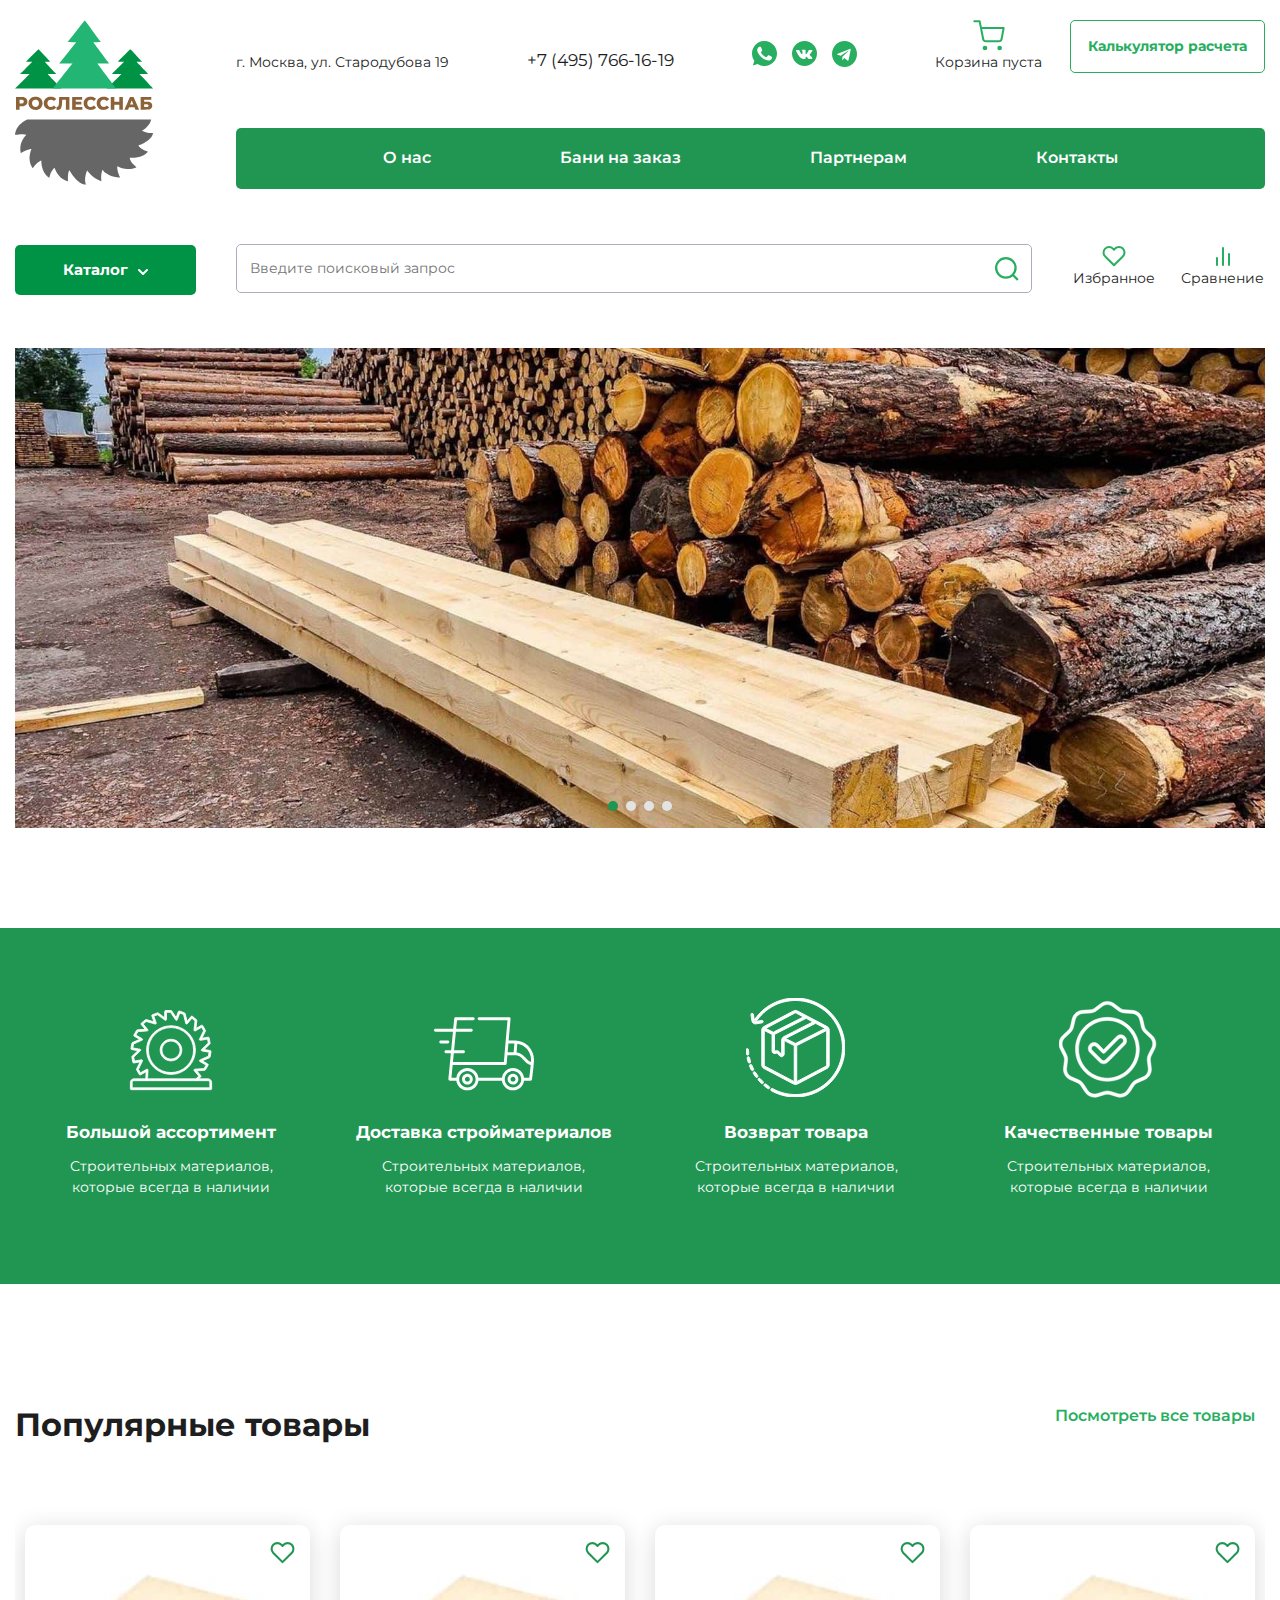
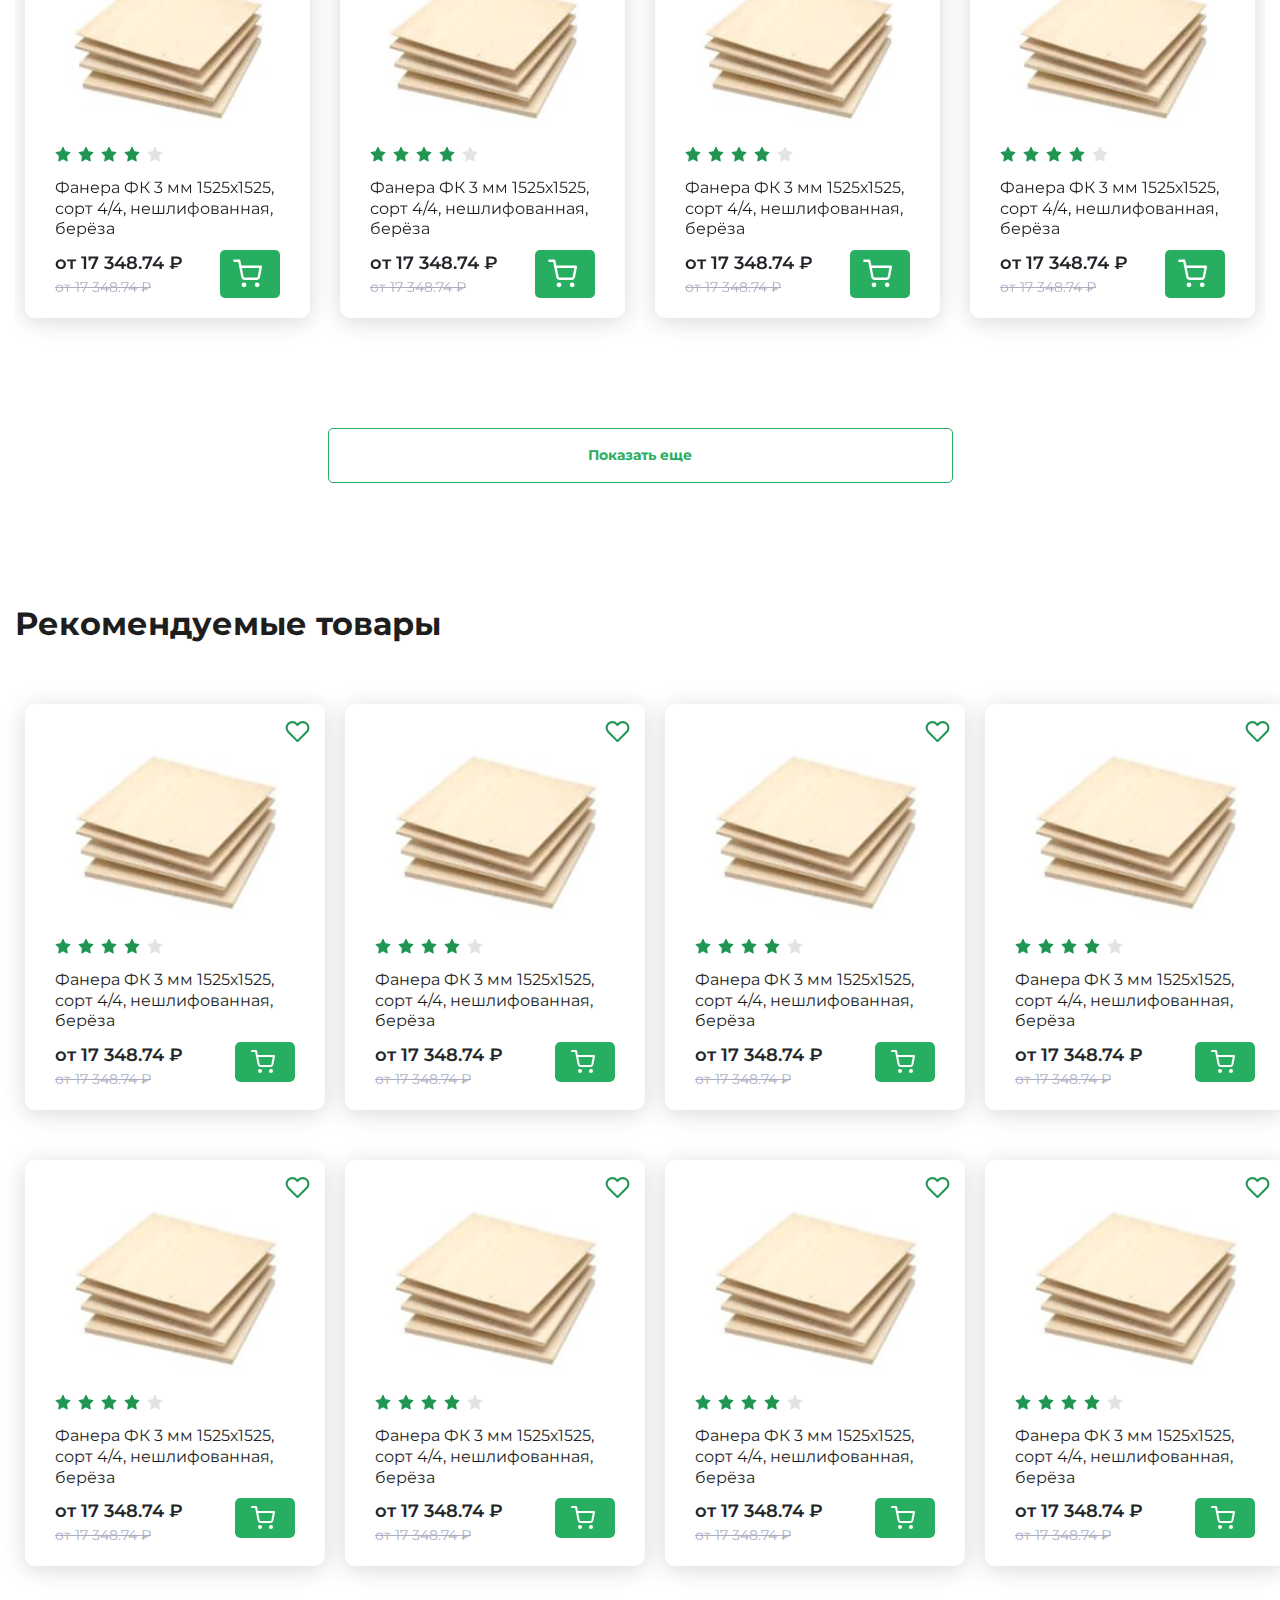
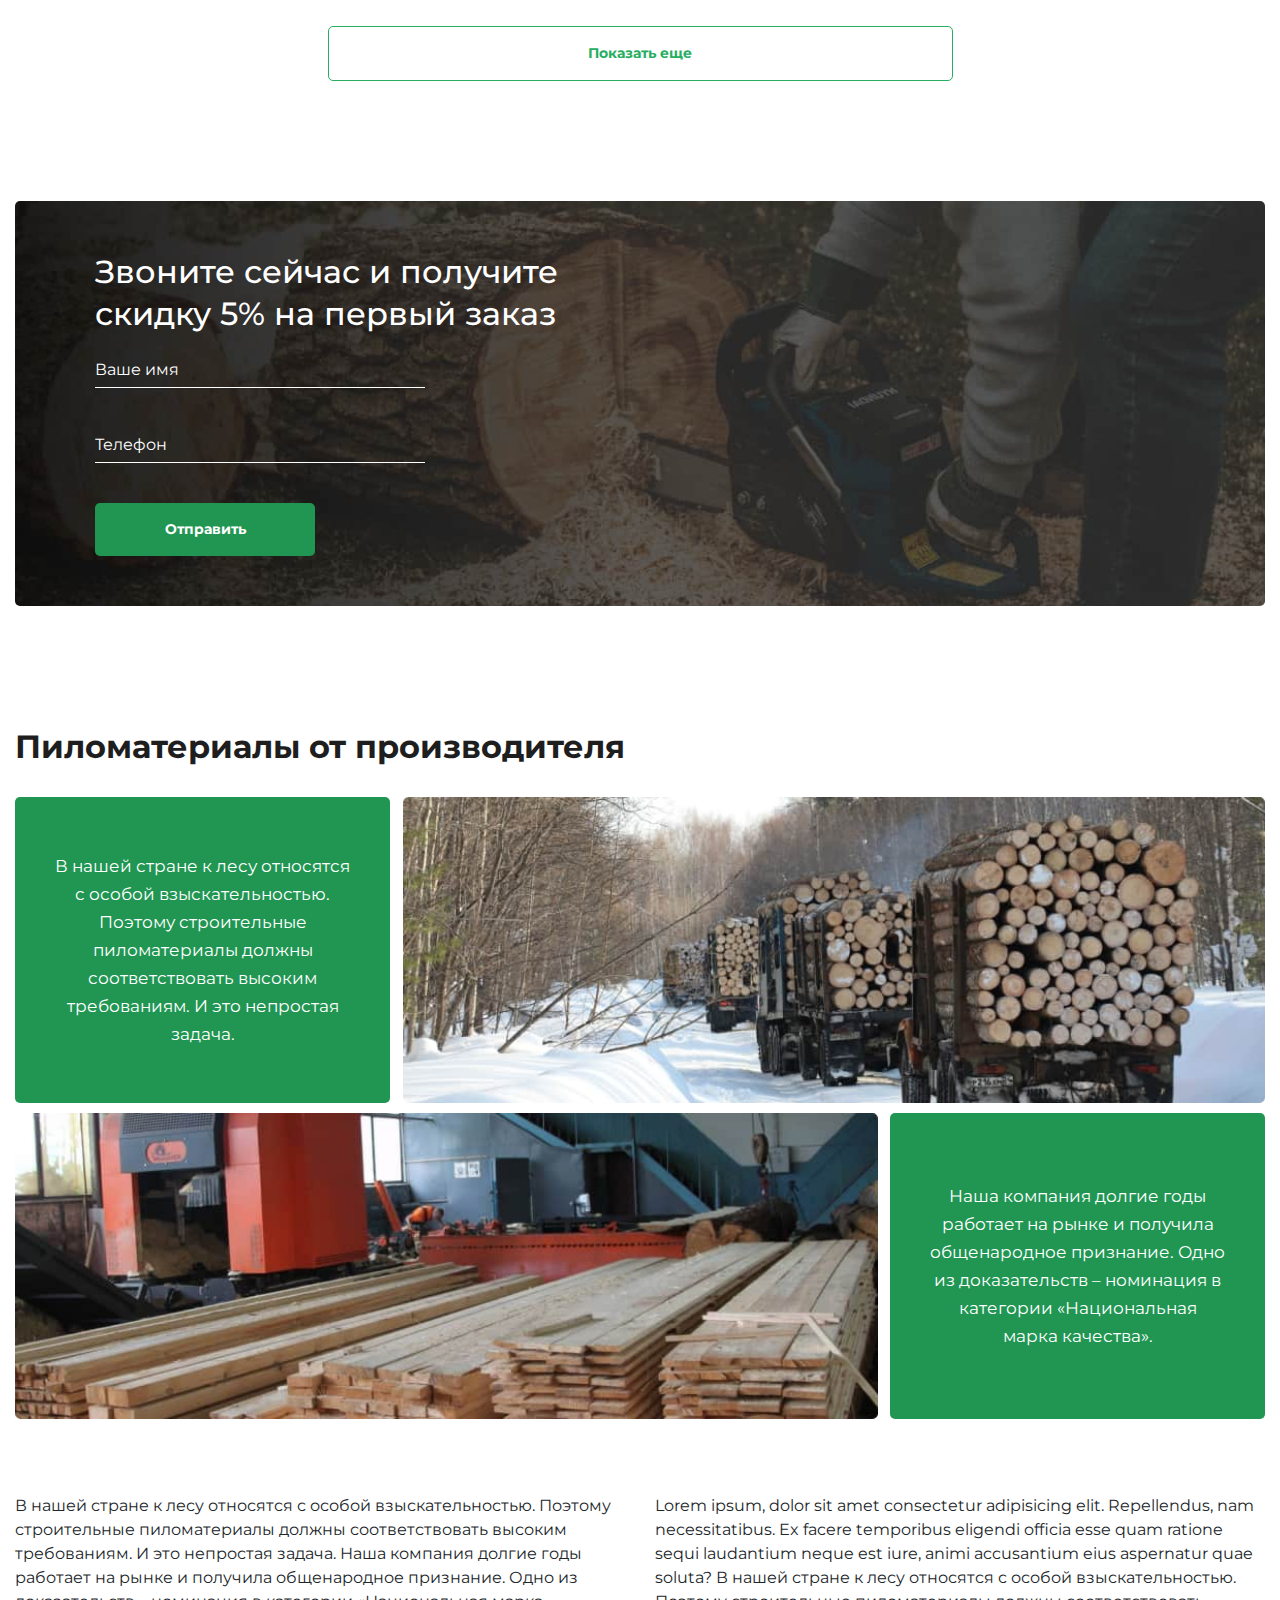
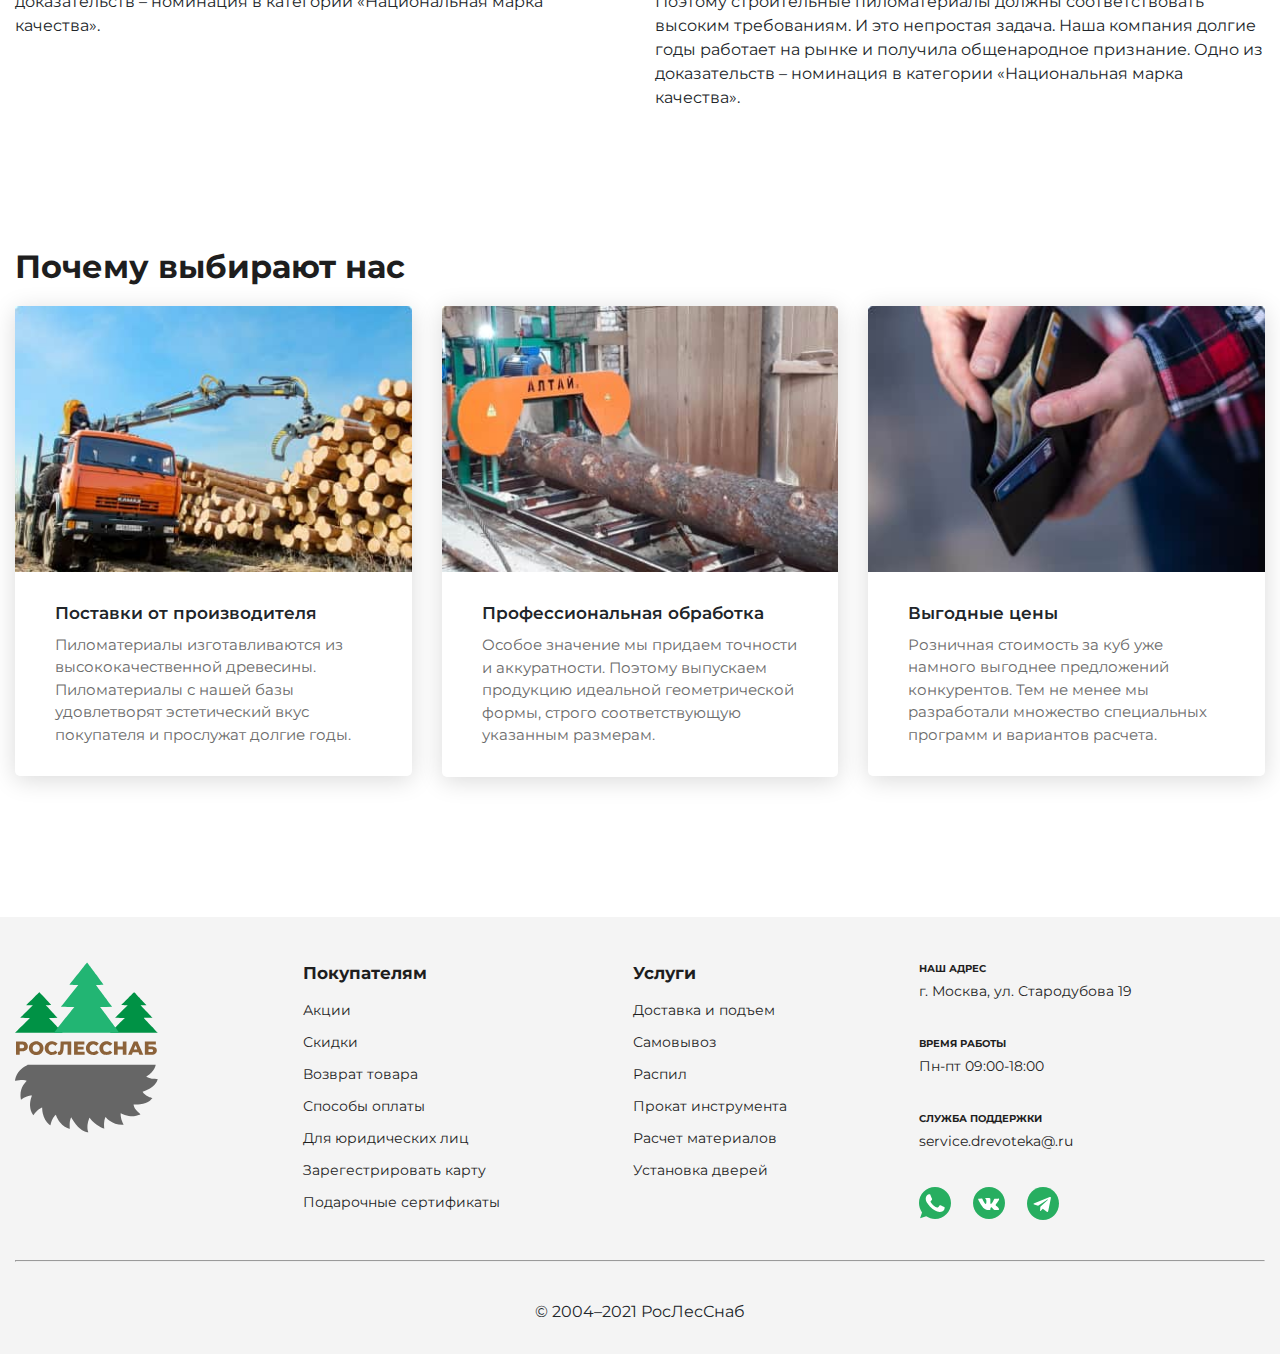
==== commit 6a88b605: "com" ====
--- a/index.html
+++ b/index.html
@@ -49,6 +49,11 @@
                     </div>
                     <div class="header-catalog">
                         <a class="catalog-link" href="catalog.html">Каталог</a>
+                        <div class="catalog-dropdown">
+                            <a href="#">Категория 1</a>
+                            <a href="#">Категория 2</a>
+                            <a href="#">Категория 3</a>
+                        </div>
                     </div>
                 </div>
                 <div class="header__right">
@@ -70,10 +75,10 @@
                                 </div>
                                 <div class="header__order">
                                     <div class="order__trash">
-                                        <img class="order__trash_img" src="assets/images/header__trash.svg" alt="">
+                                        <a href="trash.html"><img class="order__trash_img" src="assets/images/header__trash.svg" alt=""></a>
                                         <p class="order__text">Корзина пуста</p>
                                     </div>
-                                    <a href="#" class="order__calculate">
+                                    <a href="calculate.html" class="order__calculate">
                                         Калькулятор расчета
                                     </a>
                                 </div>
@@ -81,7 +86,7 @@
                             <nav class="heder__nav-bar">
                                 <ul>
                                     <li class="menu-item"><a href="about.html">О нас</a></li>
-                                    <li class="menu-item"><a href="about.html">Бани на заказ</a></li>
+                                    <li class="menu-item"><a href="bath.html">Бани на заказ</a></li>
                                     <li class="menu-item"><a href="partner.html">Партнерам</a></li>
                                     <li class="menu-item"><a href="contacts.html">Контакты</a></li>
                                 </ul>
@@ -116,7 +121,7 @@
                     <label id="burger" for="menu-toggle"></label>
                     <ul id="menu">
                         <li class="menu-item"><a href="about.html">О нас</a></li>
-                        <li class="menu-item"><a href="about.html">Бани на заказ</a></li>
+                        <li class="menu-item"><a href="bath.html">Бани на заказ</a></li>
                         <li class="menu-item"><a href="partner.html">Партнерам</a></li>
                         <li class="menu-item"><a href="contacts.html">Контакты</a></li>
                     </ul>
@@ -126,8 +131,8 @@
                     <a href="#"><img src="assets/images/icons/mob-soc2.svg" alt=""></a>
                     <a href="#"><img src="assets/images/icons/mob-soc3.svg" alt=""></a>
                 </div>
-                <div class="trash">
-                    <a href="#">
+                <div class="trash-btn">
+                    <a href="trash.html">
                         <img src="assets/images/icons/mob-trash.svg" alt="">
                     </a>
                 </div>
@@ -135,27 +140,31 @@
             <div class="container">
                 <div class="header-center">
                     <div class="center-logo">
-                        <img src="assets/images/logo.svg" alt="">
+                        <a href="index.html">
+                            <img src="assets/images/logo.svg" alt="">
+                        </a>
                     </div>
                     <div class="center-menu">
                         <div class="center-menu__catalog">
                             <a href="catalog.html">Каталог</a>
                         </div>
                         <div class="center-menu__calc">
-                            <a href="catalog.html">Каталог</a>
+                            <a href="calculate.html">Калькулятор</a>
                         </div>
                     </div>
                 </div>
                 <div class="header-bottom">
                     <div class="search">
-                        <input type="text" class="serch" placeholder="Введите поисковый запрос">
-                        <a href="#"><img src="assets/images/header__search.svg" alt=""></a>
+                        <input type="text" class="serch" placeholder="Введите запрос">
+                        <button><img src="assets/images/header__search-wh.svg" alt=""></button>
                     </div>
                 </div>
             </div>
 
         </div>
     </header>
+
+
 
     <section class="wrapper">
         <div class="container">
@@ -178,6 +187,7 @@
             </div>
         </div>
     </section>
+
     <section class="why">
         <div class="container">
             <div class="why-content">
@@ -228,6 +238,7 @@
             </div>
         </div>
     </section>
+
     <section class="popular-item">
         <div class="container">
             <div class="row">
@@ -245,151 +256,223 @@
                     <div class="swiper-slide">
                         <div class="item__card">
                             <div class="card-img">
-                                <img src="assets/images/card-img.jpg" alt="">
-                            </div>
-                            <div class="card-stars">
-                                <img src="assets/images/icons/card-star.svg" alt="">
-                                <img src="assets/images/icons/card-star.svg" alt="">
-                                <img src="assets/images/icons/card-star.svg" alt="">
-                                <img src="assets/images/icons/card-star.svg" alt="">
-                                <img src="assets/images/icons/card-star-gr.svg" alt="">
-                            </div>
-                            <h3 class="card__item-name">
-                                Фанера ФК 3 мм 1525х1525, сорт 4/4, нешлифованная, берёза
-                            </h3>
-                            <div class="card-price">
-                                <div class="price">
-                                    <p class="new-price">
-                                        от <span>17 348.74</span> ₽
-                                    </p>
-                                    <p class="old-price">
-                                        от <span>17 348.74</span> ₽
-                                    </p>
-                                </div>
-                                <div class="trash">
-                                    <img src="assets/images/icons/card-trash.svg" alt="">
-                                </div>
-                            </div>
+                                <a href="iitem-card.html">
+                                    <img src="assets/images/card-img.jpg" alt="">
+                                </a>
+                            </div>
+                            <div class="card-stars">
+                                <img src="assets/images/icons/card-star.svg" alt="">
+                                <img src="assets/images/icons/card-star.svg" alt="">
+                                <img src="assets/images/icons/card-star.svg" alt="">
+                                <img src="assets/images/icons/card-star.svg" alt="">
+                                <img src="assets/images/icons/card-star-gr.svg" alt="">
+                            </div>
+                            <a href="iitem-card.html">
+                                <h3 class="card__item-name">
+                                    Фанера ФК 3 мм 1525х1525, сорт 4/4, нешлифованная, берёза
+                                </h3>
+                            </a>
+                            <div class="card-price">
+                                <div class="price">
+                                    <p class="new-price">
+                                        от <span>17 348.74</span> ₽
+                                    </p>
+                                    <p class="old-price">
+                                        от <span>17 348.74</span> ₽
+                                    </p>
+                                </div>
+                                <div class="trash">
+                                    <img src="assets/images/icons/card-trash.svg" alt="">
+                                </div>
+                            </div>
+                            <svg class="item__card_fav" width="24" height="24" viewBox="0 0 24 24" fill="none" xmlns="http://www.w3.org/2000/svg">
+                                <path d="M20.8401 4.60999C20.3294 4.099 19.7229 3.69364 19.0555 3.41708C18.388 3.14052 17.6726 2.99817 16.9501 2.99817C16.2276 2.99817 15.5122 3.14052 14.8448 3.41708C14.1773 3.69364 13.5709 4.099 13.0601 4.60999L12.0001 5.66999L10.9401 4.60999C9.90843 3.5783 8.50915 2.9987 7.05012 2.9987C5.59109 2.9987 4.19181 3.5783 3.16012 4.60999C2.12843 5.64169 1.54883 7.04096 1.54883 8.49999C1.54883 9.95903 2.12843 11.3583 3.16012 12.39L4.22012 13.45L12.0001 21.23L19.7801 13.45L20.8401 12.39C21.3511 11.8792 21.7565 11.2728 22.033 10.6053C22.3096 9.93789 22.4519 9.22248 22.4519 8.49999C22.4519 7.77751 22.3096 7.0621 22.033 6.39464C21.7565 5.72718 21.3511 5.12075 20.8401 4.60999V4.60999Z" stroke="#219653" stroke-width="2" stroke-linecap="round" stroke-linejoin="round" />
+                            </svg>
                         </div>
                     </div>
                     <div class="swiper-slide">
                         <div class="item__card">
                             <div class="card-img">
-                                <img src="assets/images/card-img.jpg" alt="">
-                            </div>
-                            <div class="card-stars">
-                                <img src="assets/images/icons/card-star.svg" alt="">
-                                <img src="assets/images/icons/card-star.svg" alt="">
-                                <img src="assets/images/icons/card-star.svg" alt="">
-                                <img src="assets/images/icons/card-star.svg" alt="">
-                                <img src="assets/images/icons/card-star-gr.svg" alt="">
-                            </div>
-                            <h3 class="card__item-name">
-                                Фанера ФК 3 мм 1525х1525, сорт 4/4, нешлифованная, берёза
-                            </h3>
-                            <div class="card-price">
-                                <div class="price">
-                                    <p class="new-price">
-                                        от <span>17 348.74</span> ₽
-                                    </p>
-                                    <p class="old-price">
-                                        от <span>17 348.74</span> ₽
-                                    </p>
-                                </div>
-                                <div class="trash">
-                                    <img src="assets/images/icons/card-trash.svg" alt="">
-                                </div>
-                            </div>
+                                <a href="iitem-card.html">
+                                    <img src="assets/images/card-img.jpg" alt="">
+                                </a>
+                            </div>
+                            <div class="card-stars">
+                                <img src="assets/images/icons/card-star.svg" alt="">
+                                <img src="assets/images/icons/card-star.svg" alt="">
+                                <img src="assets/images/icons/card-star.svg" alt="">
+                                <img src="assets/images/icons/card-star.svg" alt="">
+                                <img src="assets/images/icons/card-star-gr.svg" alt="">
+                            </div>
+                            <a href="iitem-card.html">
+                                <h3 class="card__item-name">
+                                    Фанера ФК 3 мм 1525х1525, сорт 4/4, нешлифованная, берёза
+                                </h3>
+                            </a>
+                            <div class="card-price">
+                                <div class="price">
+                                    <p class="new-price">
+                                        от <span>17 348.74</span> ₽
+                                    </p>
+                                    <p class="old-price">
+                                        от <span>17 348.74</span> ₽
+                                    </p>
+                                </div>
+                                <div class="trash">
+                                    <img src="assets/images/icons/card-trash.svg" alt="">
+                                </div>
+                            </div>
+                            <svg class="item__card_fav" width="24" height="24" viewBox="0 0 24 24" fill="none" xmlns="http://www.w3.org/2000/svg">
+                                <path d="M20.8401 4.60999C20.3294 4.099 19.7229 3.69364 19.0555 3.41708C18.388 3.14052 17.6726 2.99817 16.9501 2.99817C16.2276 2.99817 15.5122 3.14052 14.8448 3.41708C14.1773 3.69364 13.5709 4.099 13.0601 4.60999L12.0001 5.66999L10.9401 4.60999C9.90843 3.5783 8.50915 2.9987 7.05012 2.9987C5.59109 2.9987 4.19181 3.5783 3.16012 4.60999C2.12843 5.64169 1.54883 7.04096 1.54883 8.49999C1.54883 9.95903 2.12843 11.3583 3.16012 12.39L4.22012 13.45L12.0001 21.23L19.7801 13.45L20.8401 12.39C21.3511 11.8792 21.7565 11.2728 22.033 10.6053C22.3096 9.93789 22.4519 9.22248 22.4519 8.49999C22.4519 7.77751 22.3096 7.0621 22.033 6.39464C21.7565 5.72718 21.3511 5.12075 20.8401 4.60999V4.60999Z" stroke="#219653" stroke-width="2" stroke-linecap="round" stroke-linejoin="round" />
+                            </svg>
                         </div>
                     </div>
                     <div class="swiper-slide">
                         <div class="item__card">
                             <div class="card-img">
-                                <img src="assets/images/card-img.jpg" alt="">
-                            </div>
-                            <div class="card-stars">
-                                <img src="assets/images/icons/card-star.svg" alt="">
-                                <img src="assets/images/icons/card-star.svg" alt="">
-                                <img src="assets/images/icons/card-star.svg" alt="">
-                                <img src="assets/images/icons/card-star.svg" alt="">
-                                <img src="assets/images/icons/card-star-gr.svg" alt="">
-                            </div>
-                            <h3 class="card__item-name">
-                                Фанера ФК 3 мм 1525х1525, сорт 4/4, нешлифованная, берёза
-                            </h3>
-                            <div class="card-price">
-                                <div class="price">
-                                    <p class="new-price">
-                                        от <span>17 348.74</span> ₽
-                                    </p>
-                                    <p class="old-price">
-                                        от <span>17 348.74</span> ₽
-                                    </p>
-                                </div>
-                                <div class="trash">
-                                    <img src="assets/images/icons/card-trash.svg" alt="">
-                                </div>
-                            </div>
+                                <a href="iitem-card.html">
+                                    <img src="assets/images/card-img.jpg" alt="">
+                                </a>
+                            </div>
+                            <div class="card-stars">
+                                <img src="assets/images/icons/card-star.svg" alt="">
+                                <img src="assets/images/icons/card-star.svg" alt="">
+                                <img src="assets/images/icons/card-star.svg" alt="">
+                                <img src="assets/images/icons/card-star.svg" alt="">
+                                <img src="assets/images/icons/card-star-gr.svg" alt="">
+                            </div>
+                            <a href="iitem-card.html">
+                                <h3 class="card__item-name">
+                                    Фанера ФК 3 мм 1525х1525, сорт 4/4, нешлифованная, берёза
+                                </h3>
+                            </a>
+                            <div class="card-price">
+                                <div class="price">
+                                    <p class="new-price">
+                                        от <span>17 348.74</span> ₽
+                                    </p>
+                                    <p class="old-price">
+                                        от <span>17 348.74</span> ₽
+                                    </p>
+                                </div>
+                                <div class="trash">
+                                    <img src="assets/images/icons/card-trash.svg" alt="">
+                                </div>
+                            </div>
+                            <svg class="item__card_fav" width="24" height="24" viewBox="0 0 24 24" fill="none" xmlns="http://www.w3.org/2000/svg">
+                                <path d="M20.8401 4.60999C20.3294 4.099 19.7229 3.69364 19.0555 3.41708C18.388 3.14052 17.6726 2.99817 16.9501 2.99817C16.2276 2.99817 15.5122 3.14052 14.8448 3.41708C14.1773 3.69364 13.5709 4.099 13.0601 4.60999L12.0001 5.66999L10.9401 4.60999C9.90843 3.5783 8.50915 2.9987 7.05012 2.9987C5.59109 2.9987 4.19181 3.5783 3.16012 4.60999C2.12843 5.64169 1.54883 7.04096 1.54883 8.49999C1.54883 9.95903 2.12843 11.3583 3.16012 12.39L4.22012 13.45L12.0001 21.23L19.7801 13.45L20.8401 12.39C21.3511 11.8792 21.7565 11.2728 22.033 10.6053C22.3096 9.93789 22.4519 9.22248 22.4519 8.49999C22.4519 7.77751 22.3096 7.0621 22.033 6.39464C21.7565 5.72718 21.3511 5.12075 20.8401 4.60999V4.60999Z" stroke="#219653" stroke-width="2" stroke-linecap="round" stroke-linejoin="round" />
+                            </svg>
                         </div>
                     </div>
                     <div class="swiper-slide">
                         <div class="item__card">
                             <div class="card-img">
-                                <img src="assets/images/card-img.jpg" alt="">
-                            </div>
-                            <div class="card-stars">
-                                <img src="assets/images/icons/card-star.svg" alt="">
-                                <img src="assets/images/icons/card-star.svg" alt="">
-                                <img src="assets/images/icons/card-star.svg" alt="">
-                                <img src="assets/images/icons/card-star.svg" alt="">
-                                <img src="assets/images/icons/card-star-gr.svg" alt="">
-                            </div>
-                            <h3 class="card__item-name">
-                                Фанера ФК 3 мм 1525х1525, сорт 4/4, нешлифованная, берёза
-                            </h3>
-                            <div class="card-price">
-                                <div class="price">
-                                    <p class="new-price">
-                                        от <span>17 348.74</span> ₽
-                                    </p>
-                                    <p class="old-price">
-                                        от <span>17 348.74</span> ₽
-                                    </p>
-                                </div>
-                                <div class="trash">
-                                    <img src="assets/images/icons/card-trash.svg" alt="">
-                                </div>
-                            </div>
+                                <a href="iitem-card.html">
+                                    <img src="assets/images/card-img.jpg" alt="">
+                                </a>
+                            </div>
+                            <div class="card-stars">
+                                <img src="assets/images/icons/card-star.svg" alt="">
+                                <img src="assets/images/icons/card-star.svg" alt="">
+                                <img src="assets/images/icons/card-star.svg" alt="">
+                                <img src="assets/images/icons/card-star.svg" alt="">
+                                <img src="assets/images/icons/card-star-gr.svg" alt="">
+                            </div>
+                            <a href="iitem-card.html">
+                                <h3 class="card__item-name">
+                                    Фанера ФК 3 мм 1525х1525, сорт 4/4, нешлифованная, берёза
+                                </h3>
+                            </a>
+                            <div class="card-price">
+                                <div class="price">
+                                    <p class="new-price">
+                                        от <span>17 348.74</span> ₽
+                                    </p>
+                                    <p class="old-price">
+                                        от <span>17 348.74</span> ₽
+                                    </p>
+                                </div>
+                                <div class="trash">
+                                    <img src="assets/images/icons/card-trash.svg" alt="">
+                                </div>
+                            </div>
+                            <svg class="item__card_fav" width="24" height="24" viewBox="0 0 24 24" fill="none" xmlns="http://www.w3.org/2000/svg">
+                                <path d="M20.8401 4.60999C20.3294 4.099 19.7229 3.69364 19.0555 3.41708C18.388 3.14052 17.6726 2.99817 16.9501 2.99817C16.2276 2.99817 15.5122 3.14052 14.8448 3.41708C14.1773 3.69364 13.5709 4.099 13.0601 4.60999L12.0001 5.66999L10.9401 4.60999C9.90843 3.5783 8.50915 2.9987 7.05012 2.9987C5.59109 2.9987 4.19181 3.5783 3.16012 4.60999C2.12843 5.64169 1.54883 7.04096 1.54883 8.49999C1.54883 9.95903 2.12843 11.3583 3.16012 12.39L4.22012 13.45L12.0001 21.23L19.7801 13.45L20.8401 12.39C21.3511 11.8792 21.7565 11.2728 22.033 10.6053C22.3096 9.93789 22.4519 9.22248 22.4519 8.49999C22.4519 7.77751 22.3096 7.0621 22.033 6.39464C21.7565 5.72718 21.3511 5.12075 20.8401 4.60999V4.60999Z" stroke="#219653" stroke-width="2" stroke-linecap="round" stroke-linejoin="round" />
+                            </svg>
                         </div>
                     </div>
                     <div class="swiper-slide">
                         <div class="item__card">
                             <div class="card-img">
-                                <img src="assets/images/card-img.jpg" alt="">
-                            </div>
-                            <div class="card-stars">
-                                <img src="assets/images/icons/card-star.svg" alt="">
-                                <img src="assets/images/icons/card-star.svg" alt="">
-                                <img src="assets/images/icons/card-star.svg" alt="">
-                                <img src="assets/images/icons/card-star.svg" alt="">
-                                <img src="assets/images/icons/card-star-gr.svg" alt="">
-                            </div>
-                            <h3 class="card__item-name">
-                                Фанера ФК 3 мм 1525х1525, сорт 4/4, нешлифованная, берёза
-                            </h3>
-                            <div class="card-price">
-                                <div class="price">
-                                    <p class="new-price">
-                                        от <span>17 348.74</span> ₽
-                                    </p>
-                                    <p class="old-price">
-                                        от <span>17 348.74</span> ₽
-                                    </p>
-                                </div>
-                                <div class="trash">
-                                    <img src="assets/images/icons/card-trash.svg" alt="">
-                                </div>
-                            </div>
+                                <a href="iitem-card.html">
+                                    <img src="assets/images/card-img.jpg" alt="">
+                                </a>
+                            </div>
+                            <div class="card-stars">
+                                <img src="assets/images/icons/card-star.svg" alt="">
+                                <img src="assets/images/icons/card-star.svg" alt="">
+                                <img src="assets/images/icons/card-star.svg" alt="">
+                                <img src="assets/images/icons/card-star.svg" alt="">
+                                <img src="assets/images/icons/card-star-gr.svg" alt="">
+                            </div>
+                            <a href="iitem-card.html">
+                                <h3 class="card__item-name">
+                                    Фанера ФК 3 мм 1525х1525, сорт 4/4, нешлифованная, берёза
+                                </h3>
+                            </a>
+                            <div class="card-price">
+                                <div class="price">
+                                    <p class="new-price">
+                                        от <span>17 348.74</span> ₽
+                                    </p>
+                                    <p class="old-price">
+                                        от <span>17 348.74</span> ₽
+                                    </p>
+                                </div>
+                                <div class="trash">
+                                    <img src="assets/images/icons/card-trash.svg" alt="">
+                                </div>
+                            </div>
+                            <svg class="item__card_fav" width="24" height="24" viewBox="0 0 24 24" fill="none" xmlns="http://www.w3.org/2000/svg">
+                                <path d="M20.8401 4.60999C20.3294 4.099 19.7229 3.69364 19.0555 3.41708C18.388 3.14052 17.6726 2.99817 16.9501 2.99817C16.2276 2.99817 15.5122 3.14052 14.8448 3.41708C14.1773 3.69364 13.5709 4.099 13.0601 4.60999L12.0001 5.66999L10.9401 4.60999C9.90843 3.5783 8.50915 2.9987 7.05012 2.9987C5.59109 2.9987 4.19181 3.5783 3.16012 4.60999C2.12843 5.64169 1.54883 7.04096 1.54883 8.49999C1.54883 9.95903 2.12843 11.3583 3.16012 12.39L4.22012 13.45L12.0001 21.23L19.7801 13.45L20.8401 12.39C21.3511 11.8792 21.7565 11.2728 22.033 10.6053C22.3096 9.93789 22.4519 9.22248 22.4519 8.49999C22.4519 7.77751 22.3096 7.0621 22.033 6.39464C21.7565 5.72718 21.3511 5.12075 20.8401 4.60999V4.60999Z" stroke="#219653" stroke-width="2" stroke-linecap="round" stroke-linejoin="round" />
+                            </svg>
+                        </div>
+                    </div>
+                    <div class="swiper-slide">
+                        <div class="item__card">
+                            <div class="card-img">
+                                <a href="iitem-card.html">
+                                    <img src="assets/images/card-img.jpg" alt="">
+                                </a>
+                            </div>
+                            <div class="card-stars">
+                                <img src="assets/images/icons/card-star.svg" alt="">
+                                <img src="assets/images/icons/card-star.svg" alt="">
+                                <img src="assets/images/icons/card-star.svg" alt="">
+                                <img src="assets/images/icons/card-star.svg" alt="">
+                                <img src="assets/images/icons/card-star-gr.svg" alt="">
+                            </div>
+                            <a href="iitem-card.html">
+                                <h3 class="card__item-name">
+                                    Фанера ФК 3 мм 1525х1525, сорт 4/4, нешлифованная, берёза
+                                </h3>
+                            </a>
+                            <div class="card-price">
+                                <div class="price">
+                                    <p class="new-price">
+                                        от <span>17 348.74</span> ₽
+                                    </p>
+                                    <p class="old-price">
+                                        от <span>17 348.74</span> ₽
+                                    </p>
+                                </div>
+                                <div class="trash">
+                                    <img src="assets/images/icons/card-trash.svg" alt="">
+                                </div>
+                            </div>
+                            <svg class="item__card_fav" width="24" height="24" viewBox="0 0 24 24" fill="none" xmlns="http://www.w3.org/2000/svg">
+                                <path d="M20.8401 4.60999C20.3294 4.099 19.7229 3.69364 19.0555 3.41708C18.388 3.14052 17.6726 2.99817 16.9501 2.99817C16.2276 2.99817 15.5122 3.14052 14.8448 3.41708C14.1773 3.69364 13.5709 4.099 13.0601 4.60999L12.0001 5.66999L10.9401 4.60999C9.90843 3.5783 8.50915 2.9987 7.05012 2.9987C5.59109 2.9987 4.19181 3.5783 3.16012 4.60999C2.12843 5.64169 1.54883 7.04096 1.54883 8.49999C1.54883 9.95903 2.12843 11.3583 3.16012 12.39L4.22012 13.45L12.0001 21.23L19.7801 13.45L20.8401 12.39C21.3511 11.8792 21.7565 11.2728 22.033 10.6053C22.3096 9.93789 22.4519 9.22248 22.4519 8.49999C22.4519 7.77751 22.3096 7.0621 22.033 6.39464C21.7565 5.72718 21.3511 5.12075 20.8401 4.60999V4.60999Z" stroke="#219653" stroke-width="2" stroke-linecap="round" stroke-linejoin="round" />
+                            </svg>
                         </div>
                     </div>
                 </div>
@@ -413,241 +496,297 @@
                     <div class="col-12 col-md-4 col-lg-3">
                         <div class="item__card">
                             <div class="card-img">
-                                <img src="assets/images/card-img.jpg" alt="">
-                            </div>
-                            <div class="card-stars">
-                                <img src="assets/images/icons/card-star.svg" alt="">
-                                <img src="assets/images/icons/card-star.svg" alt="">
-                                <img src="assets/images/icons/card-star.svg" alt="">
-                                <img src="assets/images/icons/card-star.svg" alt="">
-                                <img src="assets/images/icons/card-star-gr.svg" alt="">
-                            </div>
-                            <h3 class="card__item-name">
-                                Фанера ФК 3 мм 1525х1525, сорт 4/4, нешлифованная, берёза
-                            </h3>
-                            <div class="card-price">
-                                <div class="price">
-                                    <p class="new-price">
-                                        от <span>17 348.74</span> ₽
-                                    </p>
-                                    <p class="old-price">
-                                        от <span>17 348.74</span> ₽
-                                    </p>
-                                </div>
-                                <div class="trash">
-                                    <img src="assets/images/icons/card-trash.svg" alt="">
-                                </div>
-                            </div>
+                                <a href="iitem-card.html">
+                                    <img src="assets/images/card-img.jpg" alt="">
+                                </a>
+                            </div>
+                            <div class="card-stars">
+                                <img src="assets/images/icons/card-star.svg" alt="">
+                                <img src="assets/images/icons/card-star.svg" alt="">
+                                <img src="assets/images/icons/card-star.svg" alt="">
+                                <img src="assets/images/icons/card-star.svg" alt="">
+                                <img src="assets/images/icons/card-star-gr.svg" alt="">
+                            </div>
+                            <a href="iitem-card.html">
+                                <h3 class="card__item-name">
+                                    Фанера ФК 3 мм 1525х1525, сорт 4/4, нешлифованная, берёза
+                                </h3>
+                            </a>
+                            <div class="card-price">
+                                <div class="price">
+                                    <p class="new-price">
+                                        от <span>17 348.74</span> ₽
+                                    </p>
+                                    <p class="old-price">
+                                        от <span>17 348.74</span> ₽
+                                    </p>
+                                </div>
+                                <div class="trash">
+                                    <img src="assets/images/icons/card-trash.svg" alt="">
+                                </div>
+                            </div>
+                            <svg class="item__card_fav" width="24" height="24" viewBox="0 0 24 24" fill="none" xmlns="http://www.w3.org/2000/svg">
+                                <path d="M20.8401 4.60999C20.3294 4.099 19.7229 3.69364 19.0555 3.41708C18.388 3.14052 17.6726 2.99817 16.9501 2.99817C16.2276 2.99817 15.5122 3.14052 14.8448 3.41708C14.1773 3.69364 13.5709 4.099 13.0601 4.60999L12.0001 5.66999L10.9401 4.60999C9.90843 3.5783 8.50915 2.9987 7.05012 2.9987C5.59109 2.9987 4.19181 3.5783 3.16012 4.60999C2.12843 5.64169 1.54883 7.04096 1.54883 8.49999C1.54883 9.95903 2.12843 11.3583 3.16012 12.39L4.22012 13.45L12.0001 21.23L19.7801 13.45L20.8401 12.39C21.3511 11.8792 21.7565 11.2728 22.033 10.6053C22.3096 9.93789 22.4519 9.22248 22.4519 8.49999C22.4519 7.77751 22.3096 7.0621 22.033 6.39464C21.7565 5.72718 21.3511 5.12075 20.8401 4.60999V4.60999Z" stroke="#219653" stroke-width="2" stroke-linecap="round" stroke-linejoin="round" />
+                            </svg>
                         </div>
                     </div>
                     <div class="col-12 col-md-4 col-lg-3">
                         <div class="item__card">
                             <div class="card-img">
-                                <img src="assets/images/card-img.jpg" alt="">
-                            </div>
-                            <div class="card-stars">
-                                <img src="assets/images/icons/card-star.svg" alt="">
-                                <img src="assets/images/icons/card-star.svg" alt="">
-                                <img src="assets/images/icons/card-star.svg" alt="">
-                                <img src="assets/images/icons/card-star.svg" alt="">
-                                <img src="assets/images/icons/card-star-gr.svg" alt="">
-                            </div>
-                            <h3 class="card__item-name">
-                                Фанера ФК 3 мм 1525х1525, сорт 4/4, нешлифованная, берёза
-                            </h3>
-                            <div class="card-price">
-                                <div class="price">
-                                    <p class="new-price">
-                                        от <span>17 348.74</span> ₽
-                                    </p>
-                                    <p class="old-price">
-                                        от <span>17 348.74</span> ₽
-                                    </p>
-                                </div>
-                                <div class="trash">
-                                    <img src="assets/images/icons/card-trash.svg" alt="">
-                                </div>
-                            </div>
+                                <a href="iitem-card.html">
+                                    <img src="assets/images/card-img.jpg" alt="">
+                                </a>
+                            </div>
+                            <div class="card-stars">
+                                <img src="assets/images/icons/card-star.svg" alt="">
+                                <img src="assets/images/icons/card-star.svg" alt="">
+                                <img src="assets/images/icons/card-star.svg" alt="">
+                                <img src="assets/images/icons/card-star.svg" alt="">
+                                <img src="assets/images/icons/card-star-gr.svg" alt="">
+                            </div>
+                            <a href="iitem-card.html">
+                                <h3 class="card__item-name">
+                                    Фанера ФК 3 мм 1525х1525, сорт 4/4, нешлифованная, берёза
+                                </h3>
+                            </a>
+                            <div class="card-price">
+                                <div class="price">
+                                    <p class="new-price">
+                                        от <span>17 348.74</span> ₽
+                                    </p>
+                                    <p class="old-price">
+                                        от <span>17 348.74</span> ₽
+                                    </p>
+                                </div>
+                                <div class="trash">
+                                    <img src="assets/images/icons/card-trash.svg" alt="">
+                                </div>
+                            </div>
+                            <svg class="item__card_fav" width="24" height="24" viewBox="0 0 24 24" fill="none" xmlns="http://www.w3.org/2000/svg">
+                                <path d="M20.8401 4.60999C20.3294 4.099 19.7229 3.69364 19.0555 3.41708C18.388 3.14052 17.6726 2.99817 16.9501 2.99817C16.2276 2.99817 15.5122 3.14052 14.8448 3.41708C14.1773 3.69364 13.5709 4.099 13.0601 4.60999L12.0001 5.66999L10.9401 4.60999C9.90843 3.5783 8.50915 2.9987 7.05012 2.9987C5.59109 2.9987 4.19181 3.5783 3.16012 4.60999C2.12843 5.64169 1.54883 7.04096 1.54883 8.49999C1.54883 9.95903 2.12843 11.3583 3.16012 12.39L4.22012 13.45L12.0001 21.23L19.7801 13.45L20.8401 12.39C21.3511 11.8792 21.7565 11.2728 22.033 10.6053C22.3096 9.93789 22.4519 9.22248 22.4519 8.49999C22.4519 7.77751 22.3096 7.0621 22.033 6.39464C21.7565 5.72718 21.3511 5.12075 20.8401 4.60999V4.60999Z" stroke="#219653" stroke-width="2" stroke-linecap="round" stroke-linejoin="round" />
+                            </svg>
                         </div>
                     </div>
                     <div class="col-12 col-md-4 col-lg-3">
                         <div class="item__card">
                             <div class="card-img">
-                                <img src="assets/images/card-img.jpg" alt="">
-                            </div>
-                            <div class="card-stars">
-                                <img src="assets/images/icons/card-star.svg" alt="">
-                                <img src="assets/images/icons/card-star.svg" alt="">
-                                <img src="assets/images/icons/card-star.svg" alt="">
-                                <img src="assets/images/icons/card-star.svg" alt="">
-                                <img src="assets/images/icons/card-star-gr.svg" alt="">
-                            </div>
-                            <h3 class="card__item-name">
-                                Фанера ФК 3 мм 1525х1525, сорт 4/4, нешлифованная, берёза
-                            </h3>
-                            <div class="card-price">
-                                <div class="price">
-                                    <p class="new-price">
-                                        от <span>17 348.74</span> ₽
-                                    </p>
-                                    <p class="old-price">
-                                        от <span>17 348.74</span> ₽
-                                    </p>
-                                </div>
-                                <div class="trash">
-                                    <img src="assets/images/icons/card-trash.svg" alt="">
-                                </div>
-                            </div>
+                                <a href="iitem-card.html">
+                                    <img src="assets/images/card-img.jpg" alt="">
+                                </a>
+                            </div>
+                            <div class="card-stars">
+                                <img src="assets/images/icons/card-star.svg" alt="">
+                                <img src="assets/images/icons/card-star.svg" alt="">
+                                <img src="assets/images/icons/card-star.svg" alt="">
+                                <img src="assets/images/icons/card-star.svg" alt="">
+                                <img src="assets/images/icons/card-star-gr.svg" alt="">
+                            </div>
+                            <a href="iitem-card.html">
+                                <h3 class="card__item-name">
+                                    Фанера ФК 3 мм 1525х1525, сорт 4/4, нешлифованная, берёза
+                                </h3>
+                            </a>
+                            <div class="card-price">
+                                <div class="price">
+                                    <p class="new-price">
+                                        от <span>17 348.74</span> ₽
+                                    </p>
+                                    <p class="old-price">
+                                        от <span>17 348.74</span> ₽
+                                    </p>
+                                </div>
+                                <div class="trash">
+                                    <img src="assets/images/icons/card-trash.svg" alt="">
+                                </div>
+                            </div>
+                            <svg class="item__card_fav" width="24" height="24" viewBox="0 0 24 24" fill="none" xmlns="http://www.w3.org/2000/svg">
+                                <path d="M20.8401 4.60999C20.3294 4.099 19.7229 3.69364 19.0555 3.41708C18.388 3.14052 17.6726 2.99817 16.9501 2.99817C16.2276 2.99817 15.5122 3.14052 14.8448 3.41708C14.1773 3.69364 13.5709 4.099 13.0601 4.60999L12.0001 5.66999L10.9401 4.60999C9.90843 3.5783 8.50915 2.9987 7.05012 2.9987C5.59109 2.9987 4.19181 3.5783 3.16012 4.60999C2.12843 5.64169 1.54883 7.04096 1.54883 8.49999C1.54883 9.95903 2.12843 11.3583 3.16012 12.39L4.22012 13.45L12.0001 21.23L19.7801 13.45L20.8401 12.39C21.3511 11.8792 21.7565 11.2728 22.033 10.6053C22.3096 9.93789 22.4519 9.22248 22.4519 8.49999C22.4519 7.77751 22.3096 7.0621 22.033 6.39464C21.7565 5.72718 21.3511 5.12075 20.8401 4.60999V4.60999Z" stroke="#219653" stroke-width="2" stroke-linecap="round" stroke-linejoin="round" />
+                            </svg>
                         </div>
                     </div>
                     <div class="col-12 col-md-4 col-lg-3">
                         <div class="item__card">
                             <div class="card-img">
-                                <img src="assets/images/card-img.jpg" alt="">
-                            </div>
-                            <div class="card-stars">
-                                <img src="assets/images/icons/card-star.svg" alt="">
-                                <img src="assets/images/icons/card-star.svg" alt="">
-                                <img src="assets/images/icons/card-star.svg" alt="">
-                                <img src="assets/images/icons/card-star.svg" alt="">
-                                <img src="assets/images/icons/card-star-gr.svg" alt="">
-                            </div>
-                            <h3 class="card__item-name">
-                                Фанера ФК 3 мм 1525х1525, сорт 4/4, нешлифованная, берёза
-                            </h3>
-                            <div class="card-price">
-                                <div class="price">
-                                    <p class="new-price">
-                                        от <span>17 348.74</span> ₽
-                                    </p>
-                                    <p class="old-price">
-                                        от <span>17 348.74</span> ₽
-                                    </p>
-                                </div>
-                                <div class="trash">
-                                    <img src="assets/images/icons/card-trash.svg" alt="">
-                                </div>
-                            </div>
+                                <a href="iitem-card.html">
+                                    <img src="assets/images/card-img.jpg" alt="">
+                                </a>
+                            </div>
+                            <div class="card-stars">
+                                <img src="assets/images/icons/card-star.svg" alt="">
+                                <img src="assets/images/icons/card-star.svg" alt="">
+                                <img src="assets/images/icons/card-star.svg" alt="">
+                                <img src="assets/images/icons/card-star.svg" alt="">
+                                <img src="assets/images/icons/card-star-gr.svg" alt="">
+                            </div>
+                            <a href="iitem-card.html">
+                                <h3 class="card__item-name">
+                                    Фанера ФК 3 мм 1525х1525, сорт 4/4, нешлифованная, берёза
+                                </h3>
+                            </a>
+                            <div class="card-price">
+                                <div class="price">
+                                    <p class="new-price">
+                                        от <span>17 348.74</span> ₽
+                                    </p>
+                                    <p class="old-price">
+                                        от <span>17 348.74</span> ₽
+                                    </p>
+                                </div>
+                                <div class="trash">
+                                    <img src="assets/images/icons/card-trash.svg" alt="">
+                                </div>
+                            </div>
+                            <svg class="item__card_fav" width="24" height="24" viewBox="0 0 24 24" fill="none" xmlns="http://www.w3.org/2000/svg">
+                                <path d="M20.8401 4.60999C20.3294 4.099 19.7229 3.69364 19.0555 3.41708C18.388 3.14052 17.6726 2.99817 16.9501 2.99817C16.2276 2.99817 15.5122 3.14052 14.8448 3.41708C14.1773 3.69364 13.5709 4.099 13.0601 4.60999L12.0001 5.66999L10.9401 4.60999C9.90843 3.5783 8.50915 2.9987 7.05012 2.9987C5.59109 2.9987 4.19181 3.5783 3.16012 4.60999C2.12843 5.64169 1.54883 7.04096 1.54883 8.49999C1.54883 9.95903 2.12843 11.3583 3.16012 12.39L4.22012 13.45L12.0001 21.23L19.7801 13.45L20.8401 12.39C21.3511 11.8792 21.7565 11.2728 22.033 10.6053C22.3096 9.93789 22.4519 9.22248 22.4519 8.49999C22.4519 7.77751 22.3096 7.0621 22.033 6.39464C21.7565 5.72718 21.3511 5.12075 20.8401 4.60999V4.60999Z" stroke="#219653" stroke-width="2" stroke-linecap="round" stroke-linejoin="round" />
+                            </svg>
                         </div>
                     </div>
                     <div class="col-12 col-md-4 col-lg-3">
                         <div class="item__card">
                             <div class="card-img">
-                                <img src="assets/images/card-img.jpg" alt="">
-                            </div>
-                            <div class="card-stars">
-                                <img src="assets/images/icons/card-star.svg" alt="">
-                                <img src="assets/images/icons/card-star.svg" alt="">
-                                <img src="assets/images/icons/card-star.svg" alt="">
-                                <img src="assets/images/icons/card-star.svg" alt="">
-                                <img src="assets/images/icons/card-star-gr.svg" alt="">
-                            </div>
-                            <h3 class="card__item-name">
-                                Фанера ФК 3 мм 1525х1525, сорт 4/4, нешлифованная, берёза
-                            </h3>
-                            <div class="card-price">
-                                <div class="price">
-                                    <p class="new-price">
-                                        от <span>17 348.74</span> ₽
-                                    </p>
-                                    <p class="old-price">
-                                        от <span>17 348.74</span> ₽
-                                    </p>
-                                </div>
-                                <div class="trash">
-                                    <img src="assets/images/icons/card-trash.svg" alt="">
-                                </div>
-                            </div>
+                                <a href="iitem-card.html">
+                                    <img src="assets/images/card-img.jpg" alt="">
+                                </a>
+                            </div>
+                            <div class="card-stars">
+                                <img src="assets/images/icons/card-star.svg" alt="">
+                                <img src="assets/images/icons/card-star.svg" alt="">
+                                <img src="assets/images/icons/card-star.svg" alt="">
+                                <img src="assets/images/icons/card-star.svg" alt="">
+                                <img src="assets/images/icons/card-star-gr.svg" alt="">
+                            </div>
+                            <a href="iitem-card.html">
+                                <h3 class="card__item-name">
+                                    Фанера ФК 3 мм 1525х1525, сорт 4/4, нешлифованная, берёза
+                                </h3>
+                            </a>
+                            <div class="card-price">
+                                <div class="price">
+                                    <p class="new-price">
+                                        от <span>17 348.74</span> ₽
+                                    </p>
+                                    <p class="old-price">
+                                        от <span>17 348.74</span> ₽
+                                    </p>
+                                </div>
+                                <div class="trash">
+                                    <img src="assets/images/icons/card-trash.svg" alt="">
+                                </div>
+                            </div>
+                            <svg class="item__card_fav" width="24" height="24" viewBox="0 0 24 24" fill="none" xmlns="http://www.w3.org/2000/svg">
+                                <path d="M20.8401 4.60999C20.3294 4.099 19.7229 3.69364 19.0555 3.41708C18.388 3.14052 17.6726 2.99817 16.9501 2.99817C16.2276 2.99817 15.5122 3.14052 14.8448 3.41708C14.1773 3.69364 13.5709 4.099 13.0601 4.60999L12.0001 5.66999L10.9401 4.60999C9.90843 3.5783 8.50915 2.9987 7.05012 2.9987C5.59109 2.9987 4.19181 3.5783 3.16012 4.60999C2.12843 5.64169 1.54883 7.04096 1.54883 8.49999C1.54883 9.95903 2.12843 11.3583 3.16012 12.39L4.22012 13.45L12.0001 21.23L19.7801 13.45L20.8401 12.39C21.3511 11.8792 21.7565 11.2728 22.033 10.6053C22.3096 9.93789 22.4519 9.22248 22.4519 8.49999C22.4519 7.77751 22.3096 7.0621 22.033 6.39464C21.7565 5.72718 21.3511 5.12075 20.8401 4.60999V4.60999Z" stroke="#219653" stroke-width="2" stroke-linecap="round" stroke-linejoin="round" />
+                            </svg>
                         </div>
                     </div>
                     <div class="col-12 col-md-4 col-lg-3">
                         <div class="item__card">
                             <div class="card-img">
-                                <img src="assets/images/card-img.jpg" alt="">
-                            </div>
-                            <div class="card-stars">
-                                <img src="assets/images/icons/card-star.svg" alt="">
-                                <img src="assets/images/icons/card-star.svg" alt="">
-                                <img src="assets/images/icons/card-star.svg" alt="">
-                                <img src="assets/images/icons/card-star.svg" alt="">
-                                <img src="assets/images/icons/card-star-gr.svg" alt="">
-                            </div>
-                            <h3 class="card__item-name">
-                                Фанера ФК 3 мм 1525х1525, сорт 4/4, нешлифованная, берёза
-                            </h3>
-                            <div class="card-price">
-                                <div class="price">
-                                    <p class="new-price">
-                                        от <span>17 348.74</span> ₽
-                                    </p>
-                                    <p class="old-price">
-                                        от <span>17 348.74</span> ₽
-                                    </p>
-                                </div>
-                                <div class="trash">
-                                    <img src="assets/images/icons/card-trash.svg" alt="">
-                                </div>
-                            </div>
+                                <a href="iitem-card.html">
+                                    <img src="assets/images/card-img.jpg" alt="">
+                                </a>
+                            </div>
+                            <div class="card-stars">
+                                <img src="assets/images/icons/card-star.svg" alt="">
+                                <img src="assets/images/icons/card-star.svg" alt="">
+                                <img src="assets/images/icons/card-star.svg" alt="">
+                                <img src="assets/images/icons/card-star.svg" alt="">
+                                <img src="assets/images/icons/card-star-gr.svg" alt="">
+                            </div>
+                            <a href="iitem-card.html">
+                                <h3 class="card__item-name">
+                                    Фанера ФК 3 мм 1525х1525, сорт 4/4, нешлифованная, берёза
+                                </h3>
+                            </a>
+                            <div class="card-price">
+                                <div class="price">
+                                    <p class="new-price">
+                                        от <span>17 348.74</span> ₽
+                                    </p>
+                                    <p class="old-price">
+                                        от <span>17 348.74</span> ₽
+                                    </p>
+                                </div>
+                                <div class="trash">
+                                    <img src="assets/images/icons/card-trash.svg" alt="">
+                                </div>
+                            </div>
+                            <svg class="item__card_fav" width="24" height="24" viewBox="0 0 24 24" fill="none" xmlns="http://www.w3.org/2000/svg">
+                                <path d="M20.8401 4.60999C20.3294 4.099 19.7229 3.69364 19.0555 3.41708C18.388 3.14052 17.6726 2.99817 16.9501 2.99817C16.2276 2.99817 15.5122 3.14052 14.8448 3.41708C14.1773 3.69364 13.5709 4.099 13.0601 4.60999L12.0001 5.66999L10.9401 4.60999C9.90843 3.5783 8.50915 2.9987 7.05012 2.9987C5.59109 2.9987 4.19181 3.5783 3.16012 4.60999C2.12843 5.64169 1.54883 7.04096 1.54883 8.49999C1.54883 9.95903 2.12843 11.3583 3.16012 12.39L4.22012 13.45L12.0001 21.23L19.7801 13.45L20.8401 12.39C21.3511 11.8792 21.7565 11.2728 22.033 10.6053C22.3096 9.93789 22.4519 9.22248 22.4519 8.49999C22.4519 7.77751 22.3096 7.0621 22.033 6.39464C21.7565 5.72718 21.3511 5.12075 20.8401 4.60999V4.60999Z" stroke="#219653" stroke-width="2" stroke-linecap="round" stroke-linejoin="round" />
+                            </svg>
                         </div>
                     </div>
                     <div class="col-12 col-md-4 col-lg-3">
                         <div class="item__card">
                             <div class="card-img">
-                                <img src="assets/images/card-img.jpg" alt="">
-                            </div>
-                            <div class="card-stars">
-                                <img src="assets/images/icons/card-star.svg" alt="">
-                                <img src="assets/images/icons/card-star.svg" alt="">
-                                <img src="assets/images/icons/card-star.svg" alt="">
-                                <img src="assets/images/icons/card-star.svg" alt="">
-                                <img src="assets/images/icons/card-star-gr.svg" alt="">
-                            </div>
-                            <h3 class="card__item-name">
-                                Фанера ФК 3 мм 1525х1525, сорт 4/4, нешлифованная, берёза
-                            </h3>
-                            <div class="card-price">
-                                <div class="price">
-                                    <p class="new-price">
-                                        от <span>17 348.74</span> ₽
-                                    </p>
-                                    <p class="old-price">
-                                        от <span>17 348.74</span> ₽
-                                    </p>
-                                </div>
-                                <div class="trash">
-                                    <img src="assets/images/icons/card-trash.svg" alt="">
-                                </div>
-                            </div>
+                                <a href="iitem-card.html">
+                                    <img src="assets/images/card-img.jpg" alt="">
+                                </a>
+                            </div>
+                            <div class="card-stars">
+                                <img src="assets/images/icons/card-star.svg" alt="">
+                                <img src="assets/images/icons/card-star.svg" alt="">
+                                <img src="assets/images/icons/card-star.svg" alt="">
+                                <img src="assets/images/icons/card-star.svg" alt="">
+                                <img src="assets/images/icons/card-star-gr.svg" alt="">
+                            </div>
+                            <a href="iitem-card.html">
+                                <h3 class="card__item-name">
+                                    Фанера ФК 3 мм 1525х1525, сорт 4/4, нешлифованная, берёза
+                                </h3>
+                            </a>
+                            <div class="card-price">
+                                <div class="price">
+                                    <p class="new-price">
+                                        от <span>17 348.74</span> ₽
+                                    </p>
+                                    <p class="old-price">
+                                        от <span>17 348.74</span> ₽
+                                    </p>
+                                </div>
+                                <div class="trash">
+                                    <img src="assets/images/icons/card-trash.svg" alt="">
+                                </div>
+                            </div>
+                            <svg class="item__card_fav" width="24" height="24" viewBox="0 0 24 24" fill="none" xmlns="http://www.w3.org/2000/svg">
+                                <path d="M20.8401 4.60999C20.3294 4.099 19.7229 3.69364 19.0555 3.41708C18.388 3.14052 17.6726 2.99817 16.9501 2.99817C16.2276 2.99817 15.5122 3.14052 14.8448 3.41708C14.1773 3.69364 13.5709 4.099 13.0601 4.60999L12.0001 5.66999L10.9401 4.60999C9.90843 3.5783 8.50915 2.9987 7.05012 2.9987C5.59109 2.9987 4.19181 3.5783 3.16012 4.60999C2.12843 5.64169 1.54883 7.04096 1.54883 8.49999C1.54883 9.95903 2.12843 11.3583 3.16012 12.39L4.22012 13.45L12.0001 21.23L19.7801 13.45L20.8401 12.39C21.3511 11.8792 21.7565 11.2728 22.033 10.6053C22.3096 9.93789 22.4519 9.22248 22.4519 8.49999C22.4519 7.77751 22.3096 7.0621 22.033 6.39464C21.7565 5.72718 21.3511 5.12075 20.8401 4.60999V4.60999Z" stroke="#219653" stroke-width="2" stroke-linecap="round" stroke-linejoin="round" />
+                            </svg>
                         </div>
                     </div>
                     <div class="col-12 col-md-4 col-lg-3">
                         <div class="item__card">
                             <div class="card-img">
-                                <img src="assets/images/card-img.jpg" alt="">
-                            </div>
-                            <div class="card-stars">
-                                <img src="assets/images/icons/card-star.svg" alt="">
-                                <img src="assets/images/icons/card-star.svg" alt="">
-                                <img src="assets/images/icons/card-star.svg" alt="">
-                                <img src="assets/images/icons/card-star.svg" alt="">
-                                <img src="assets/images/icons/card-star-gr.svg" alt="">
-                            </div>
-                            <h3 class="card__item-name">
-                                Фанера ФК 3 мм 1525х1525, сорт 4/4, нешлифованная, берёза
-                            </h3>
-                            <div class="card-price">
-                                <div class="price">
-                                    <p class="new-price">
-                                        от <span>17 348.74</span> ₽
-                                    </p>
-                                    <p class="old-price">
-                                        от <span>17 348.74</span> ₽
-                                    </p>
-                                </div>
-                                <div class="trash">
-                                    <img src="assets/images/icons/card-trash.svg" alt="">
-                                </div>
-                            </div>
+                                <a href="iitem-card.html">
+                                    <img src="assets/images/card-img.jpg" alt="">
+                                </a>
+                            </div>
+                            <div class="card-stars">
+                                <img src="assets/images/icons/card-star.svg" alt="">
+                                <img src="assets/images/icons/card-star.svg" alt="">
+                                <img src="assets/images/icons/card-star.svg" alt="">
+                                <img src="assets/images/icons/card-star.svg" alt="">
+                                <img src="assets/images/icons/card-star-gr.svg" alt="">
+                            </div>
+                            <a href="iitem-card.html">
+                                <h3 class="card__item-name">
+                                    Фанера ФК 3 мм 1525х1525, сорт 4/4, нешлифованная, берёза
+                                </h3>
+                            </a>
+                            <div class="card-price">
+                                <div class="price">
+                                    <p class="new-price">
+                                        от <span>17 348.74</span> ₽
+                                    </p>
+                                    <p class="old-price">
+                                        от <span>17 348.74</span> ₽
+                                    </p>
+                                </div>
+                                <div class="trash">
+                                    <img src="assets/images/icons/card-trash.svg" alt="">
+                                </div>
+                            </div>
+                            <svg class="item__card_fav" width="24" height="24" viewBox="0 0 24 24" fill="none" xmlns="http://www.w3.org/2000/svg">
+                                <path d="M20.8401 4.60999C20.3294 4.099 19.7229 3.69364 19.0555 3.41708C18.388 3.14052 17.6726 2.99817 16.9501 2.99817C16.2276 2.99817 15.5122 3.14052 14.8448 3.41708C14.1773 3.69364 13.5709 4.099 13.0601 4.60999L12.0001 5.66999L10.9401 4.60999C9.90843 3.5783 8.50915 2.9987 7.05012 2.9987C5.59109 2.9987 4.19181 3.5783 3.16012 4.60999C2.12843 5.64169 1.54883 7.04096 1.54883 8.49999C1.54883 9.95903 2.12843 11.3583 3.16012 12.39L4.22012 13.45L12.0001 21.23L19.7801 13.45L20.8401 12.39C21.3511 11.8792 21.7565 11.2728 22.033 10.6053C22.3096 9.93789 22.4519 9.22248 22.4519 8.49999C22.4519 7.77751 22.3096 7.0621 22.033 6.39464C21.7565 5.72718 21.3511 5.12075 20.8401 4.60999V4.60999Z" stroke="#219653" stroke-width="2" stroke-linecap="round" stroke-linejoin="round" />
+                            </svg>
                         </div>
                     </div>
                 </div>
@@ -658,7 +797,9 @@
                         <div class="swiper-slide">
                             <div class="item__card">
                                 <div class="card-img">
-                                    <img src="assets/images/card-img.jpg" alt="">
+                                    <a href="iitem-card.html">
+                                        <img src="assets/images/card-img.jpg" alt="">
+                                    </a>
                                 </div>
                                 <div class="card-stars">
                                     <img src="assets/images/icons/card-star.svg" alt="">
@@ -667,9 +808,11 @@
                                     <img src="assets/images/icons/card-star.svg" alt="">
                                     <img src="assets/images/icons/card-star-gr.svg" alt="">
                                 </div>
-                                <h3 class="card__item-name">
-                                    Фанера ФК 3 мм 1525х1525, сорт 4/4, нешлифованная, берёза
-                                </h3>
+                                <a href="iitem-card.html">
+                                    <h3 class="card__item-name">
+                                        Фанера ФК 3 мм 1525х1525, сорт 4/4, нешлифованная, берёза
+                                    </h3>
+                                </a>
                                 <div class="card-price">
                                     <div class="price">
                                         <p class="new-price">
@@ -683,12 +826,17 @@
                                         <img src="assets/images/icons/card-trash.svg" alt="">
                                     </div>
                                 </div>
+                                <svg class="item__card_fav" width="24" height="24" viewBox="0 0 24 24" fill="none" xmlns="http://www.w3.org/2000/svg">
+                                    <path d="M20.8401 4.60999C20.3294 4.099 19.7229 3.69364 19.0555 3.41708C18.388 3.14052 17.6726 2.99817 16.9501 2.99817C16.2276 2.99817 15.5122 3.14052 14.8448 3.41708C14.1773 3.69364 13.5709 4.099 13.0601 4.60999L12.0001 5.66999L10.9401 4.60999C9.90843 3.5783 8.50915 2.9987 7.05012 2.9987C5.59109 2.9987 4.19181 3.5783 3.16012 4.60999C2.12843 5.64169 1.54883 7.04096 1.54883 8.49999C1.54883 9.95903 2.12843 11.3583 3.16012 12.39L4.22012 13.45L12.0001 21.23L19.7801 13.45L20.8401 12.39C21.3511 11.8792 21.7565 11.2728 22.033 10.6053C22.3096 9.93789 22.4519 9.22248 22.4519 8.49999C22.4519 7.77751 22.3096 7.0621 22.033 6.39464C21.7565 5.72718 21.3511 5.12075 20.8401 4.60999V4.60999Z" stroke="#219653" stroke-width="2" stroke-linecap="round" stroke-linejoin="round" />
+                                </svg>
                             </div>
                         </div>
                         <div class="swiper-slide">
                             <div class="item__card">
                                 <div class="card-img">
-                                    <img src="assets/images/card-img.jpg" alt="">
+                                    <a href="iitem-card.html">
+                                        <img src="assets/images/card-img.jpg" alt="">
+                                    </a>
                                 </div>
                                 <div class="card-stars">
                                     <img src="assets/images/icons/card-star.svg" alt="">
@@ -697,9 +845,11 @@
                                     <img src="assets/images/icons/card-star.svg" alt="">
                                     <img src="assets/images/icons/card-star-gr.svg" alt="">
                                 </div>
-                                <h3 class="card__item-name">
-                                    Фанера ФК 3 мм 1525х1525, сорт 4/4, нешлифованная, берёза
-                                </h3>
+                                <a href="iitem-card.html">
+                                    <h3 class="card__item-name">
+                                        Фанера ФК 3 мм 1525х1525, сорт 4/4, нешлифованная, берёза
+                                    </h3>
+                                </a>
                                 <div class="card-price">
                                     <div class="price">
                                         <p class="new-price">
@@ -713,12 +863,17 @@
                                         <img src="assets/images/icons/card-trash.svg" alt="">
                                     </div>
                                 </div>
+                                <svg class="item__card_fav" width="24" height="24" viewBox="0 0 24 24" fill="none" xmlns="http://www.w3.org/2000/svg">
+                                    <path d="M20.8401 4.60999C20.3294 4.099 19.7229 3.69364 19.0555 3.41708C18.388 3.14052 17.6726 2.99817 16.9501 2.99817C16.2276 2.99817 15.5122 3.14052 14.8448 3.41708C14.1773 3.69364 13.5709 4.099 13.0601 4.60999L12.0001 5.66999L10.9401 4.60999C9.90843 3.5783 8.50915 2.9987 7.05012 2.9987C5.59109 2.9987 4.19181 3.5783 3.16012 4.60999C2.12843 5.64169 1.54883 7.04096 1.54883 8.49999C1.54883 9.95903 2.12843 11.3583 3.16012 12.39L4.22012 13.45L12.0001 21.23L19.7801 13.45L20.8401 12.39C21.3511 11.8792 21.7565 11.2728 22.033 10.6053C22.3096 9.93789 22.4519 9.22248 22.4519 8.49999C22.4519 7.77751 22.3096 7.0621 22.033 6.39464C21.7565 5.72718 21.3511 5.12075 20.8401 4.60999V4.60999Z" stroke="#219653" stroke-width="2" stroke-linecap="round" stroke-linejoin="round" />
+                                </svg>
                             </div>
                         </div>
                         <div class="swiper-slide">
                             <div class="item__card">
                                 <div class="card-img">
-                                    <img src="assets/images/card-img.jpg" alt="">
+                                    <a href="iitem-card.html">
+                                        <img src="assets/images/card-img.jpg" alt="">
+                                    </a>
                                 </div>
                                 <div class="card-stars">
                                     <img src="assets/images/icons/card-star.svg" alt="">
@@ -727,9 +882,11 @@
                                     <img src="assets/images/icons/card-star.svg" alt="">
                                     <img src="assets/images/icons/card-star-gr.svg" alt="">
                                 </div>
-                                <h3 class="card__item-name">
-                                    Фанера ФК 3 мм 1525х1525, сорт 4/4, нешлифованная, берёза
-                                </h3>
+                                <a href="iitem-card.html">
+                                    <h3 class="card__item-name">
+                                        Фанера ФК 3 мм 1525х1525, сорт 4/4, нешлифованная, берёза
+                                    </h3>
+                                </a>
                                 <div class="card-price">
                                     <div class="price">
                                         <p class="new-price">
@@ -743,12 +900,17 @@
                                         <img src="assets/images/icons/card-trash.svg" alt="">
                                     </div>
                                 </div>
+                                <svg class="item__card_fav" width="24" height="24" viewBox="0 0 24 24" fill="none" xmlns="http://www.w3.org/2000/svg">
+                                    <path d="M20.8401 4.60999C20.3294 4.099 19.7229 3.69364 19.0555 3.41708C18.388 3.14052 17.6726 2.99817 16.9501 2.99817C16.2276 2.99817 15.5122 3.14052 14.8448 3.41708C14.1773 3.69364 13.5709 4.099 13.0601 4.60999L12.0001 5.66999L10.9401 4.60999C9.90843 3.5783 8.50915 2.9987 7.05012 2.9987C5.59109 2.9987 4.19181 3.5783 3.16012 4.60999C2.12843 5.64169 1.54883 7.04096 1.54883 8.49999C1.54883 9.95903 2.12843 11.3583 3.16012 12.39L4.22012 13.45L12.0001 21.23L19.7801 13.45L20.8401 12.39C21.3511 11.8792 21.7565 11.2728 22.033 10.6053C22.3096 9.93789 22.4519 9.22248 22.4519 8.49999C22.4519 7.77751 22.3096 7.0621 22.033 6.39464C21.7565 5.72718 21.3511 5.12075 20.8401 4.60999V4.60999Z" stroke="#219653" stroke-width="2" stroke-linecap="round" stroke-linejoin="round" />
+                                </svg>
                             </div>
                         </div>
                         <div class="swiper-slide">
                             <div class="item__card">
                                 <div class="card-img">
-                                    <img src="assets/images/card-img.jpg" alt="">
+                                    <a href="iitem-card.html">
+                                        <img src="assets/images/card-img.jpg" alt="">
+                                    </a>
                                 </div>
                                 <div class="card-stars">
                                     <img src="assets/images/icons/card-star.svg" alt="">
@@ -757,9 +919,11 @@
                                     <img src="assets/images/icons/card-star.svg" alt="">
                                     <img src="assets/images/icons/card-star-gr.svg" alt="">
                                 </div>
-                                <h3 class="card__item-name">
-                                    Фанера ФК 3 мм 1525х1525, сорт 4/4, нешлифованная, берёза
-                                </h3>
+                                <a href="iitem-card.html">
+                                    <h3 class="card__item-name">
+                                        Фанера ФК 3 мм 1525х1525, сорт 4/4, нешлифованная, берёза
+                                    </h3>
+                                </a>
                                 <div class="card-price">
                                     <div class="price">
                                         <p class="new-price">
@@ -773,12 +937,17 @@
                                         <img src="assets/images/icons/card-trash.svg" alt="">
                                     </div>
                                 </div>
+                                <svg class="item__card_fav" width="24" height="24" viewBox="0 0 24 24" fill="none" xmlns="http://www.w3.org/2000/svg">
+                                    <path d="M20.8401 4.60999C20.3294 4.099 19.7229 3.69364 19.0555 3.41708C18.388 3.14052 17.6726 2.99817 16.9501 2.99817C16.2276 2.99817 15.5122 3.14052 14.8448 3.41708C14.1773 3.69364 13.5709 4.099 13.0601 4.60999L12.0001 5.66999L10.9401 4.60999C9.90843 3.5783 8.50915 2.9987 7.05012 2.9987C5.59109 2.9987 4.19181 3.5783 3.16012 4.60999C2.12843 5.64169 1.54883 7.04096 1.54883 8.49999C1.54883 9.95903 2.12843 11.3583 3.16012 12.39L4.22012 13.45L12.0001 21.23L19.7801 13.45L20.8401 12.39C21.3511 11.8792 21.7565 11.2728 22.033 10.6053C22.3096 9.93789 22.4519 9.22248 22.4519 8.49999C22.4519 7.77751 22.3096 7.0621 22.033 6.39464C21.7565 5.72718 21.3511 5.12075 20.8401 4.60999V4.60999Z" stroke="#219653" stroke-width="2" stroke-linecap="round" stroke-linejoin="round" />
+                                </svg>
                             </div>
                         </div>
                         <div class="swiper-slide">
                             <div class="item__card">
                                 <div class="card-img">
-                                    <img src="assets/images/card-img.jpg" alt="">
+                                    <a href="iitem-card.html">
+                                        <img src="assets/images/card-img.jpg" alt="">
+                                    </a>
                                 </div>
                                 <div class="card-stars">
                                     <img src="assets/images/icons/card-star.svg" alt="">
@@ -787,9 +956,11 @@
                                     <img src="assets/images/icons/card-star.svg" alt="">
                                     <img src="assets/images/icons/card-star-gr.svg" alt="">
                                 </div>
-                                <h3 class="card__item-name">
-                                    Фанера ФК 3 мм 1525х1525, сорт 4/4, нешлифованная, берёза
-                                </h3>
+                                <a href="iitem-card.html">
+                                    <h3 class="card__item-name">
+                                        Фанера ФК 3 мм 1525х1525, сорт 4/4, нешлифованная, берёза
+                                    </h3>
+                                </a>
                                 <div class="card-price">
                                     <div class="price">
                                         <p class="new-price">
@@ -803,6 +974,9 @@
                                         <img src="assets/images/icons/card-trash.svg" alt="">
                                     </div>
                                 </div>
+                                <svg class="item__card_fav" width="24" height="24" viewBox="0 0 24 24" fill="none" xmlns="http://www.w3.org/2000/svg">
+                                    <path d="M20.8401 4.60999C20.3294 4.099 19.7229 3.69364 19.0555 3.41708C18.388 3.14052 17.6726 2.99817 16.9501 2.99817C16.2276 2.99817 15.5122 3.14052 14.8448 3.41708C14.1773 3.69364 13.5709 4.099 13.0601 4.60999L12.0001 5.66999L10.9401 4.60999C9.90843 3.5783 8.50915 2.9987 7.05012 2.9987C5.59109 2.9987 4.19181 3.5783 3.16012 4.60999C2.12843 5.64169 1.54883 7.04096 1.54883 8.49999C1.54883 9.95903 2.12843 11.3583 3.16012 12.39L4.22012 13.45L12.0001 21.23L19.7801 13.45L20.8401 12.39C21.3511 11.8792 21.7565 11.2728 22.033 10.6053C22.3096 9.93789 22.4519 9.22248 22.4519 8.49999C22.4519 7.77751 22.3096 7.0621 22.033 6.39464C21.7565 5.72718 21.3511 5.12075 20.8401 4.60999V4.60999Z" stroke="#219653" stroke-width="2" stroke-linecap="round" stroke-linejoin="round" />
+                                </svg>
                             </div>
                         </div>
                     </div>
@@ -816,13 +990,12 @@
     <section class="promotion">
         <div class="container">
             <div class="promotion-content">
-
                 <h3 class="promotion-header">
                     Звоните сейчас и получите скидку 5% на первый заказ
                 </h3>
                 <form action="">
                     <input type="text" placeholder="Ваше имя">
-                    <input type="text" placeholder="Телефон">
+                    <input type="tel" placeholder="Телефон">
                     <button>Отправить</button>
                 </form>
             </div>
@@ -872,7 +1045,7 @@
                 <div class="col-12 col-md-6">
                     <div class="text-block">
                         <p>
-                            В нашей стране к лесу относятся с особой взыскательностью. Поэтому строительные пиломатериалы должны соответствовать высоким требованиям. И это непростая задача. Наша компания долгие годы работает на рынке и получила общенародное признание. Одно из доказательств – номинация в категории «Национальная марка качества».
+                            Lorem ipsum, dolor sit amet consectetur adipisicing elit. Repellendus, nam necessitatibus. Ex facere temporibus eligendi officia esse quam ratione sequi laudantium neque est iure, animi accusantium eius aspernatur quae soluta? В нашей стране к лесу относятся с особой взыскательностью. Поэтому строительные пиломатериалы должны соответствовать высоким требованиям. И это непростая задача. Наша компания долгие годы работает на рынке и получила общенародное признание. Одно из доказательств – номинация в категории «Национальная марка качества».
                         </p>
                     </div>
                 </div>
@@ -937,6 +1110,29 @@
             </div>
         </div>
     </section>
+    <div class="product-popup ">
+        <div class="popup-content">
+            <div class="product-img">
+                <img src="assets/images/card-img.jpg" alt="">
+            </div>
+            <div class="product-info">
+                <h3 class="product-info__title">
+                    Товар добавлен в корзину
+                </h3>
+                <p class="product-info__name">
+                    Фанера ФК 3 мм 1525х1525, сорт 4/4, нешлифованная, берёза
+                </p>
+                <p class="product-info__result">
+                    Итого в вашей <a href="">корзине</a> 1 товар на сумму 17 348 р
+
+                </p>
+                <div class="product-info__btn">
+                    <a class="product-info__btn_link" href="trash.html">Перейти к оформлению</a>
+                    <button class="product-info__btn_continue">Продолжить покупки</button>
+                </div>
+            </div>
+        </div>
+    </div>
     <footer class="footer" id="footer">
         <div class="container">
             <div class="footer-content">
@@ -966,7 +1162,7 @@
                     <a class="section-link" href="#">Расчет материалов</a>
                     <a class="section-link" href="#">Установка дверей</a>
                 </div>
-                <div class="footer-section t-transform">
+                <div class="footer-section__contact t-transform">
                     <h3 class="section-header">
                         НАШ АДРЕС
                     </h3>
@@ -993,8 +1189,8 @@
                 </div>
                 <div class="footer-mob-content">
                     <div class="footer-mob-section">
-                        <div class="footer-mob__accordion">
-                            <button class="accordion section-header">Покупателям</button>
+                        <div class="footer-mob__accordion accordion-container">
+                            <button class="accordion section-header accordion-btn">Покупателям</button>
                             <div class="panel">
                                 <div class="footer__section ">
                                     <a class="section-link" href="#">Акции</a>
@@ -1009,8 +1205,8 @@
                         </div>
                     </div>
                     <div class="footer-mob-section">
-                        <div class="footer-mob__accordion">
-                            <button class="accordion section-header">Услуги</button>
+                        <div class="footer-mob__accordion accordion-container">
+                            <button class="accordion section-header accordion-btn">Услуги</button>
                             <div class="panel">
                                 <div class="footer__section ">
                                     <a class="section-link" href="#">Доставка и подъем</a>
--- a/assets/css/libs.css
+++ b/assets/css/libs.css
@@ -1 +1 @@
-*,:after,:before{box-sizing:border-box}html{font-family:sans-serif;line-height:1.15;-webkit-text-size-adjust:100%;-webkit-tap-highlight-color:rgba(0,0,0,0)}article,aside,figcaption,figure,footer,header,hgroup,main,nav,section{display:block}body{margin:0;font-family:-apple-system,BlinkMacSystemFont,Segoe UI,Roboto,Helvetica Neue,Arial,Noto Sans,sans-serif;font-size:1rem;font-weight:400;line-height:1.5;color:#212529;text-align:left;background-color:#fff}[tabindex="-1"]:focus:not(:focus-visible){outline:0!important}hr{box-sizing:content-box;height:0;overflow:visible}h1,h2,h3,h4,h5,h6{margin-top:0;margin-bottom:.5rem}p{margin-top:0;margin-bottom:1rem}abbr[data-original-title],abbr[title]{text-decoration:underline;-webkit-text-decoration:underline dotted;text-decoration:underline dotted;cursor:help;border-bottom:0;-webkit-text-decoration-skip-ink:none;text-decoration-skip-ink:none}address{font-style:normal;line-height:inherit}address,dl,ol,ul{margin-bottom:1rem}dl,ol,ul{margin-top:0}ol ol,ol ul,ul ol,ul ul{margin-bottom:0}dt{font-weight:700}dd{margin-bottom:.5rem;margin-left:0}blockquote{margin:0 0 1rem}b,strong{font-weight:bolder}small{font-size:80%}sub,sup{position:relative;font-size:75%;line-height:0;vertical-align:baseline}sub{bottom:-.25em}sup{top:-.5em}a{color:#007bff;text-decoration:none;background-color:transparent}a:hover{color:#0056b3;text-decoration:underline}a:not([href]),a:not([href]):hover{color:inherit;text-decoration:none}code,kbd,pre,samp{font-family:SFMono-Regular,Menlo,Monaco,Consolas,Liberation Mono,Courier New,monospace;font-size:1em}pre{margin-top:0;margin-bottom:1rem;overflow:auto;-ms-overflow-style:scrollbar}figure{margin:0 0 1rem}img{border-style:none}img,svg{vertical-align:middle}svg{overflow:hidden}table{border-collapse:collapse}caption{padding-top:.75rem;padding-bottom:.75rem;color:#6c757d;text-align:left;caption-side:bottom}th{text-align:inherit}label{display:inline-block;margin-bottom:.5rem}button{border-radius:0}button:focus{outline:1px dotted;outline:5px auto -webkit-focus-ring-color}button,input,optgroup,select,textarea{margin:0;font-family:inherit;font-size:inherit;line-height:inherit}button,input{overflow:visible}button,select{text-transform:none}[role=button]{cursor:pointer}select{word-wrap:normal}[type=button],[type=reset],[type=submit],button{-webkit-appearance:button}[type=button]:not(:disabled),[type=reset]:not(:disabled),[type=submit]:not(:disabled),button:not(:disabled){cursor:pointer}[type=button]::-moz-focus-inner,[type=reset]::-moz-focus-inner,[type=submit]::-moz-focus-inner,button::-moz-focus-inner{padding:0;border-style:none}input[type=checkbox],input[type=radio]{box-sizing:border-box;padding:0}textarea{overflow:auto;resize:vertical}fieldset{min-width:0;padding:0;margin:0;border:0}legend{display:block;width:100%;max-width:100%;padding:0;margin-bottom:.5rem;font-size:1.5rem;line-height:inherit;color:inherit;white-space:normal}progress{vertical-align:baseline}[type=number]::-webkit-inner-spin-button,[type=number]::-webkit-outer-spin-button{height:auto}[type=search]{outline-offset:-2px;-webkit-appearance:none}[type=search]::-webkit-search-decoration{-webkit-appearance:none}::-webkit-file-upload-button{font:inherit;-webkit-appearance:button}output{display:inline-block}summary{display:list-item;cursor:pointer}template{display:none}[hidden]{display:none!important}html{box-sizing:border-box;-ms-overflow-style:scrollbar}*,:after,:before{box-sizing:inherit}.container{width:100%;padding-right:15px;padding-left:15px;margin-right:auto;margin-left:auto}@media (min-width:576px){.container{max-width:540px}}@media (min-width:768px){.container{max-width:720px}}@media (min-width:992px){.container{max-width:960px}}@media (min-width:1150px){.container{max-width:1250px}}.container-fluid,.container-lg,.container-md,.container-sm,.container-xl{width:100%;padding-right:15px;padding-left:15px;margin-right:auto;margin-left:auto}@media (min-width:576px){.container,.container-sm{max-width:540px}}@media (min-width:768px){.container,.container-md,.container-sm{max-width:720px}}@media (min-width:992px){.container,.container-lg,.container-md,.container-sm{max-width:960px}}@media (min-width:1150px){.container,.container-lg,.container-md,.container-sm,.container-xl{max-width:1250px}}.row{display:-ms-flexbox;display:flex;-ms-flex-wrap:wrap;flex-wrap:wrap;margin-right:-15px;margin-left:-15px}.no-gutters{margin-right:0;margin-left:0}.no-gutters>.col,.no-gutters>[class*=col-]{padding-right:0;padding-left:0}.col,.col-1,.col-2,.col-3,.col-4,.col-5,.col-6,.col-7,.col-8,.col-9,.col-10,.col-11,.col-12,.col-auto,.col-lg,.col-lg-1,.col-lg-2,.col-lg-3,.col-lg-4,.col-lg-5,.col-lg-6,.col-lg-7,.col-lg-8,.col-lg-9,.col-lg-10,.col-lg-11,.col-lg-12,.col-lg-auto,.col-md,.col-md-1,.col-md-2,.col-md-3,.col-md-4,.col-md-5,.col-md-6,.col-md-7,.col-md-8,.col-md-9,.col-md-10,.col-md-11,.col-md-12,.col-md-auto,.col-sm,.col-sm-1,.col-sm-2,.col-sm-3,.col-sm-4,.col-sm-5,.col-sm-6,.col-sm-7,.col-sm-8,.col-sm-9,.col-sm-10,.col-sm-11,.col-sm-12,.col-sm-auto,.col-xl,.col-xl-1,.col-xl-2,.col-xl-3,.col-xl-4,.col-xl-5,.col-xl-6,.col-xl-7,.col-xl-8,.col-xl-9,.col-xl-10,.col-xl-11,.col-xl-12,.col-xl-auto{position:relative;width:100%;padding-right:15px;padding-left:15px}.col{-ms-flex-preferred-size:0;flex-basis:0;-ms-flex-positive:1;flex-grow:1;min-width:0;max-width:100%}.row-cols-1>*{-ms-flex:0 0 100%;flex:0 0 100%;max-width:100%}.row-cols-2>*{-ms-flex:0 0 50%;flex:0 0 50%;max-width:50%}.row-cols-3>*{-ms-flex:0 0 33.33333%;flex:0 0 33.33333%;max-width:33.33333%}.row-cols-4>*{-ms-flex:0 0 25%;flex:0 0 25%;max-width:25%}.row-cols-5>*{-ms-flex:0 0 20%;flex:0 0 20%;max-width:20%}.row-cols-6>*{-ms-flex:0 0 16.66667%;flex:0 0 16.66667%;max-width:16.66667%}.col-auto{-ms-flex:0 0 auto;flex:0 0 auto;width:auto;max-width:100%}.col-1{-ms-flex:0 0 8.33333%;flex:0 0 8.33333%;max-width:8.33333%}.col-2{-ms-flex:0 0 16.66667%;flex:0 0 16.66667%;max-width:16.66667%}.col-3{-ms-flex:0 0 25%;flex:0 0 25%;max-width:25%}.col-4{-ms-flex:0 0 33.33333%;flex:0 0 33.33333%;max-width:33.33333%}.col-5{-ms-flex:0 0 41.66667%;flex:0 0 41.66667%;max-width:41.66667%}.col-6{-ms-flex:0 0 50%;flex:0 0 50%;max-width:50%}.col-7{-ms-flex:0 0 58.33333%;flex:0 0 58.33333%;max-width:58.33333%}.col-8{-ms-flex:0 0 66.66667%;flex:0 0 66.66667%;max-width:66.66667%}.col-9{-ms-flex:0 0 75%;flex:0 0 75%;max-width:75%}.col-10{-ms-flex:0 0 83.33333%;flex:0 0 83.33333%;max-width:83.33333%}.col-11{-ms-flex:0 0 91.66667%;flex:0 0 91.66667%;max-width:91.66667%}.col-12{-ms-flex:0 0 100%;flex:0 0 100%;max-width:100%}.order-first{-ms-flex-order:-1;order:-1}.order-last{-ms-flex-order:13;order:13}.order-0{-ms-flex-order:0;order:0}.order-1{-ms-flex-order:1;order:1}.order-2{-ms-flex-order:2;order:2}.order-3{-ms-flex-order:3;order:3}.order-4{-ms-flex-order:4;order:4}.order-5{-ms-flex-order:5;order:5}.order-6{-ms-flex-order:6;order:6}.order-7{-ms-flex-order:7;order:7}.order-8{-ms-flex-order:8;order:8}.order-9{-ms-flex-order:9;order:9}.order-10{-ms-flex-order:10;order:10}.order-11{-ms-flex-order:11;order:11}.order-12{-ms-flex-order:12;order:12}.offset-1{margin-left:8.33333%}.offset-2{margin-left:16.66667%}.offset-3{margin-left:25%}.offset-4{margin-left:33.33333%}.offset-5{margin-left:41.66667%}.offset-6{margin-left:50%}.offset-7{margin-left:58.33333%}.offset-8{margin-left:66.66667%}.offset-9{margin-left:75%}.offset-10{margin-left:83.33333%}.offset-11{margin-left:91.66667%}@media (min-width:576px){.col-sm{-ms-flex-preferred-size:0;flex-basis:0;-ms-flex-positive:1;flex-grow:1;min-width:0;max-width:100%}.row-cols-sm-1>*{-ms-flex:0 0 100%;flex:0 0 100%;max-width:100%}.row-cols-sm-2>*{-ms-flex:0 0 50%;flex:0 0 50%;max-width:50%}.row-cols-sm-3>*{-ms-flex:0 0 33.33333%;flex:0 0 33.33333%;max-width:33.33333%}.row-cols-sm-4>*{-ms-flex:0 0 25%;flex:0 0 25%;max-width:25%}.row-cols-sm-5>*{-ms-flex:0 0 20%;flex:0 0 20%;max-width:20%}.row-cols-sm-6>*{-ms-flex:0 0 16.66667%;flex:0 0 16.66667%;max-width:16.66667%}.col-sm-auto{-ms-flex:0 0 auto;flex:0 0 auto;width:auto;max-width:100%}.col-sm-1{-ms-flex:0 0 8.33333%;flex:0 0 8.33333%;max-width:8.33333%}.col-sm-2{-ms-flex:0 0 16.66667%;flex:0 0 16.66667%;max-width:16.66667%}.col-sm-3{-ms-flex:0 0 25%;flex:0 0 25%;max-width:25%}.col-sm-4{-ms-flex:0 0 33.33333%;flex:0 0 33.33333%;max-width:33.33333%}.col-sm-5{-ms-flex:0 0 41.66667%;flex:0 0 41.66667%;max-width:41.66667%}.col-sm-6{-ms-flex:0 0 50%;flex:0 0 50%;max-width:50%}.col-sm-7{-ms-flex:0 0 58.33333%;flex:0 0 58.33333%;max-width:58.33333%}.col-sm-8{-ms-flex:0 0 66.66667%;flex:0 0 66.66667%;max-width:66.66667%}.col-sm-9{-ms-flex:0 0 75%;flex:0 0 75%;max-width:75%}.col-sm-10{-ms-flex:0 0 83.33333%;flex:0 0 83.33333%;max-width:83.33333%}.col-sm-11{-ms-flex:0 0 91.66667%;flex:0 0 91.66667%;max-width:91.66667%}.col-sm-12{-ms-flex:0 0 100%;flex:0 0 100%;max-width:100%}.order-sm-first{-ms-flex-order:-1;order:-1}.order-sm-last{-ms-flex-order:13;order:13}.order-sm-0{-ms-flex-order:0;order:0}.order-sm-1{-ms-flex-order:1;order:1}.order-sm-2{-ms-flex-order:2;order:2}.order-sm-3{-ms-flex-order:3;order:3}.order-sm-4{-ms-flex-order:4;order:4}.order-sm-5{-ms-flex-order:5;order:5}.order-sm-6{-ms-flex-order:6;order:6}.order-sm-7{-ms-flex-order:7;order:7}.order-sm-8{-ms-flex-order:8;order:8}.order-sm-9{-ms-flex-order:9;order:9}.order-sm-10{-ms-flex-order:10;order:10}.order-sm-11{-ms-flex-order:11;order:11}.order-sm-12{-ms-flex-order:12;order:12}.offset-sm-0{margin-left:0}.offset-sm-1{margin-left:8.33333%}.offset-sm-2{margin-left:16.66667%}.offset-sm-3{margin-left:25%}.offset-sm-4{margin-left:33.33333%}.offset-sm-5{margin-left:41.66667%}.offset-sm-6{margin-left:50%}.offset-sm-7{margin-left:58.33333%}.offset-sm-8{margin-left:66.66667%}.offset-sm-9{margin-left:75%}.offset-sm-10{margin-left:83.33333%}.offset-sm-11{margin-left:91.66667%}}@media (min-width:768px){.col-md{-ms-flex-preferred-size:0;flex-basis:0;-ms-flex-positive:1;flex-grow:1;min-width:0;max-width:100%}.row-cols-md-1>*{-ms-flex:0 0 100%;flex:0 0 100%;max-width:100%}.row-cols-md-2>*{-ms-flex:0 0 50%;flex:0 0 50%;max-width:50%}.row-cols-md-3>*{-ms-flex:0 0 33.33333%;flex:0 0 33.33333%;max-width:33.33333%}.row-cols-md-4>*{-ms-flex:0 0 25%;flex:0 0 25%;max-width:25%}.row-cols-md-5>*{-ms-flex:0 0 20%;flex:0 0 20%;max-width:20%}.row-cols-md-6>*{-ms-flex:0 0 16.66667%;flex:0 0 16.66667%;max-width:16.66667%}.col-md-auto{-ms-flex:0 0 auto;flex:0 0 auto;width:auto;max-width:100%}.col-md-1{-ms-flex:0 0 8.33333%;flex:0 0 8.33333%;max-width:8.33333%}.col-md-2{-ms-flex:0 0 16.66667%;flex:0 0 16.66667%;max-width:16.66667%}.col-md-3{-ms-flex:0 0 25%;flex:0 0 25%;max-width:25%}.col-md-4{-ms-flex:0 0 33.33333%;flex:0 0 33.33333%;max-width:33.33333%}.col-md-5{-ms-flex:0 0 41.66667%;flex:0 0 41.66667%;max-width:41.66667%}.col-md-6{-ms-flex:0 0 50%;flex:0 0 50%;max-width:50%}.col-md-7{-ms-flex:0 0 58.33333%;flex:0 0 58.33333%;max-width:58.33333%}.col-md-8{-ms-flex:0 0 66.66667%;flex:0 0 66.66667%;max-width:66.66667%}.col-md-9{-ms-flex:0 0 75%;flex:0 0 75%;max-width:75%}.col-md-10{-ms-flex:0 0 83.33333%;flex:0 0 83.33333%;max-width:83.33333%}.col-md-11{-ms-flex:0 0 91.66667%;flex:0 0 91.66667%;max-width:91.66667%}.col-md-12{-ms-flex:0 0 100%;flex:0 0 100%;max-width:100%}.order-md-first{-ms-flex-order:-1;order:-1}.order-md-last{-ms-flex-order:13;order:13}.order-md-0{-ms-flex-order:0;order:0}.order-md-1{-ms-flex-order:1;order:1}.order-md-2{-ms-flex-order:2;order:2}.order-md-3{-ms-flex-order:3;order:3}.order-md-4{-ms-flex-order:4;order:4}.order-md-5{-ms-flex-order:5;order:5}.order-md-6{-ms-flex-order:6;order:6}.order-md-7{-ms-flex-order:7;order:7}.order-md-8{-ms-flex-order:8;order:8}.order-md-9{-ms-flex-order:9;order:9}.order-md-10{-ms-flex-order:10;order:10}.order-md-11{-ms-flex-order:11;order:11}.order-md-12{-ms-flex-order:12;order:12}.offset-md-0{margin-left:0}.offset-md-1{margin-left:8.33333%}.offset-md-2{margin-left:16.66667%}.offset-md-3{margin-left:25%}.offset-md-4{margin-left:33.33333%}.offset-md-5{margin-left:41.66667%}.offset-md-6{margin-left:50%}.offset-md-7{margin-left:58.33333%}.offset-md-8{margin-left:66.66667%}.offset-md-9{margin-left:75%}.offset-md-10{margin-left:83.33333%}.offset-md-11{margin-left:91.66667%}}@media (min-width:992px){.col-lg{-ms-flex-preferred-size:0;flex-basis:0;-ms-flex-positive:1;flex-grow:1;min-width:0;max-width:100%}.row-cols-lg-1>*{-ms-flex:0 0 100%;flex:0 0 100%;max-width:100%}.row-cols-lg-2>*{-ms-flex:0 0 50%;flex:0 0 50%;max-width:50%}.row-cols-lg-3>*{-ms-flex:0 0 33.33333%;flex:0 0 33.33333%;max-width:33.33333%}.row-cols-lg-4>*{-ms-flex:0 0 25%;flex:0 0 25%;max-width:25%}.row-cols-lg-5>*{-ms-flex:0 0 20%;flex:0 0 20%;max-width:20%}.row-cols-lg-6>*{-ms-flex:0 0 16.66667%;flex:0 0 16.66667%;max-width:16.66667%}.col-lg-auto{-ms-flex:0 0 auto;flex:0 0 auto;width:auto;max-width:100%}.col-lg-1{-ms-flex:0 0 8.33333%;flex:0 0 8.33333%;max-width:8.33333%}.col-lg-2{-ms-flex:0 0 16.66667%;flex:0 0 16.66667%;max-width:16.66667%}.col-lg-3{-ms-flex:0 0 25%;flex:0 0 25%;max-width:25%}.col-lg-4{-ms-flex:0 0 33.33333%;flex:0 0 33.33333%;max-width:33.33333%}.col-lg-5{-ms-flex:0 0 41.66667%;flex:0 0 41.66667%;max-width:41.66667%}.col-lg-6{-ms-flex:0 0 50%;flex:0 0 50%;max-width:50%}.col-lg-7{-ms-flex:0 0 58.33333%;flex:0 0 58.33333%;max-width:58.33333%}.col-lg-8{-ms-flex:0 0 66.66667%;flex:0 0 66.66667%;max-width:66.66667%}.col-lg-9{-ms-flex:0 0 75%;flex:0 0 75%;max-width:75%}.col-lg-10{-ms-flex:0 0 83.33333%;flex:0 0 83.33333%;max-width:83.33333%}.col-lg-11{-ms-flex:0 0 91.66667%;flex:0 0 91.66667%;max-width:91.66667%}.col-lg-12{-ms-flex:0 0 100%;flex:0 0 100%;max-width:100%}.order-lg-first{-ms-flex-order:-1;order:-1}.order-lg-last{-ms-flex-order:13;order:13}.order-lg-0{-ms-flex-order:0;order:0}.order-lg-1{-ms-flex-order:1;order:1}.order-lg-2{-ms-flex-order:2;order:2}.order-lg-3{-ms-flex-order:3;order:3}.order-lg-4{-ms-flex-order:4;order:4}.order-lg-5{-ms-flex-order:5;order:5}.order-lg-6{-ms-flex-order:6;order:6}.order-lg-7{-ms-flex-order:7;order:7}.order-lg-8{-ms-flex-order:8;order:8}.order-lg-9{-ms-flex-order:9;order:9}.order-lg-10{-ms-flex-order:10;order:10}.order-lg-11{-ms-flex-order:11;order:11}.order-lg-12{-ms-flex-order:12;order:12}.offset-lg-0{margin-left:0}.offset-lg-1{margin-left:8.33333%}.offset-lg-2{margin-left:16.66667%}.offset-lg-3{margin-left:25%}.offset-lg-4{margin-left:33.33333%}.offset-lg-5{margin-left:41.66667%}.offset-lg-6{margin-left:50%}.offset-lg-7{margin-left:58.33333%}.offset-lg-8{margin-left:66.66667%}.offset-lg-9{margin-left:75%}.offset-lg-10{margin-left:83.33333%}.offset-lg-11{margin-left:91.66667%}}@media (min-width:1150px){.col-xl{-ms-flex-preferred-size:0;flex-basis:0;-ms-flex-positive:1;flex-grow:1;min-width:0;max-width:100%}.row-cols-xl-1>*{-ms-flex:0 0 100%;flex:0 0 100%;max-width:100%}.row-cols-xl-2>*{-ms-flex:0 0 50%;flex:0 0 50%;max-width:50%}.row-cols-xl-3>*{-ms-flex:0 0 33.33333%;flex:0 0 33.33333%;max-width:33.33333%}.row-cols-xl-4>*{-ms-flex:0 0 25%;flex:0 0 25%;max-width:25%}.row-cols-xl-5>*{-ms-flex:0 0 20%;flex:0 0 20%;max-width:20%}.row-cols-xl-6>*{-ms-flex:0 0 16.66667%;flex:0 0 16.66667%;max-width:16.66667%}.col-xl-auto{-ms-flex:0 0 auto;flex:0 0 auto;width:auto;max-width:100%}.col-xl-1{-ms-flex:0 0 8.33333%;flex:0 0 8.33333%;max-width:8.33333%}.col-xl-2{-ms-flex:0 0 16.66667%;flex:0 0 16.66667%;max-width:16.66667%}.col-xl-3{-ms-flex:0 0 25%;flex:0 0 25%;max-width:25%}.col-xl-4{-ms-flex:0 0 33.33333%;flex:0 0 33.33333%;max-width:33.33333%}.col-xl-5{-ms-flex:0 0 41.66667%;flex:0 0 41.66667%;max-width:41.66667%}.col-xl-6{-ms-flex:0 0 50%;flex:0 0 50%;max-width:50%}.col-xl-7{-ms-flex:0 0 58.33333%;flex:0 0 58.33333%;max-width:58.33333%}.col-xl-8{-ms-flex:0 0 66.66667%;flex:0 0 66.66667%;max-width:66.66667%}.col-xl-9{-ms-flex:0 0 75%;flex:0 0 75%;max-width:75%}.col-xl-10{-ms-flex:0 0 83.33333%;flex:0 0 83.33333%;max-width:83.33333%}.col-xl-11{-ms-flex:0 0 91.66667%;flex:0 0 91.66667%;max-width:91.66667%}.col-xl-12{-ms-flex:0 0 100%;flex:0 0 100%;max-width:100%}.order-xl-first{-ms-flex-order:-1;order:-1}.order-xl-last{-ms-flex-order:13;order:13}.order-xl-0{-ms-flex-order:0;order:0}.order-xl-1{-ms-flex-order:1;order:1}.order-xl-2{-ms-flex-order:2;order:2}.order-xl-3{-ms-flex-order:3;order:3}.order-xl-4{-ms-flex-order:4;order:4}.order-xl-5{-ms-flex-order:5;order:5}.order-xl-6{-ms-flex-order:6;order:6}.order-xl-7{-ms-flex-order:7;order:7}.order-xl-8{-ms-flex-order:8;order:8}.order-xl-9{-ms-flex-order:9;order:9}.order-xl-10{-ms-flex-order:10;order:10}.order-xl-11{-ms-flex-order:11;order:11}.order-xl-12{-ms-flex-order:12;order:12}.offset-xl-0{margin-left:0}.offset-xl-1{margin-left:8.33333%}.offset-xl-2{margin-left:16.66667%}.offset-xl-3{margin-left:25%}.offset-xl-4{margin-left:33.33333%}.offset-xl-5{margin-left:41.66667%}.offset-xl-6{margin-left:50%}.offset-xl-7{margin-left:58.33333%}.offset-xl-8{margin-left:66.66667%}.offset-xl-9{margin-left:75%}.offset-xl-10{margin-left:83.33333%}.offset-xl-11{margin-left:91.66667%}}.d-none{display:none!important}.d-inline{display:inline!important}.d-inline-block{display:inline-block!important}.d-block{display:block!important}.d-table{display:table!important}.d-table-row{display:table-row!important}.d-table-cell{display:table-cell!important}.d-flex{display:-ms-flexbox!important;display:flex!important}.d-inline-flex{display:-ms-inline-flexbox!important;display:inline-flex!important}@media (min-width:576px){.d-sm-none{display:none!important}.d-sm-inline{display:inline!important}.d-sm-inline-block{display:inline-block!important}.d-sm-block{display:block!important}.d-sm-table{display:table!important}.d-sm-table-row{display:table-row!important}.d-sm-table-cell{display:table-cell!important}.d-sm-flex{display:-ms-flexbox!important;display:flex!important}.d-sm-inline-flex{display:-ms-inline-flexbox!important;display:inline-flex!important}}@media (min-width:768px){.d-md-none{display:none!important}.d-md-inline{display:inline!important}.d-md-inline-block{display:inline-block!important}.d-md-block{display:block!important}.d-md-table{display:table!important}.d-md-table-row{display:table-row!important}.d-md-table-cell{display:table-cell!important}.d-md-flex{display:-ms-flexbox!important;display:flex!important}.d-md-inline-flex{display:-ms-inline-flexbox!important;display:inline-flex!important}}@media (min-width:992px){.d-lg-none{display:none!important}.d-lg-inline{display:inline!important}.d-lg-inline-block{display:inline-block!important}.d-lg-block{display:block!important}.d-lg-table{display:table!important}.d-lg-table-row{display:table-row!important}.d-lg-table-cell{display:table-cell!important}.d-lg-flex{display:-ms-flexbox!important;display:flex!important}.d-lg-inline-flex{display:-ms-inline-flexbox!important;display:inline-flex!important}}@media (min-width:1150px){.d-xl-none{display:none!important}.d-xl-inline{display:inline!important}.d-xl-inline-block{display:inline-block!important}.d-xl-block{display:block!important}.d-xl-table{display:table!important}.d-xl-table-row{display:table-row!important}.d-xl-table-cell{display:table-cell!important}.d-xl-flex{display:-ms-flexbox!important;display:flex!important}.d-xl-inline-flex{display:-ms-inline-flexbox!important;display:inline-flex!important}}@media print{.d-print-none{display:none!important}.d-print-inline{display:inline!important}.d-print-inline-block{display:inline-block!important}.d-print-block{display:block!important}.d-print-table{display:table!important}.d-print-table-row{display:table-row!important}.d-print-table-cell{display:table-cell!important}.d-print-flex{display:-ms-flexbox!important;display:flex!important}.d-print-inline-flex{display:-ms-inline-flexbox!important;display:inline-flex!important}}.flex-row{-ms-flex-direction:row!important;flex-direction:row!important}.flex-column{-ms-flex-direction:column!important;flex-direction:column!important}.flex-row-reverse{-ms-flex-direction:row-reverse!important;flex-direction:row-reverse!important}.flex-column-reverse{-ms-flex-direction:column-reverse!important;flex-direction:column-reverse!important}.flex-wrap{-ms-flex-wrap:wrap!important;flex-wrap:wrap!important}.flex-nowrap{-ms-flex-wrap:nowrap!important;flex-wrap:nowrap!important}.flex-wrap-reverse{-ms-flex-wrap:wrap-reverse!important;flex-wrap:wrap-reverse!important}.flex-fill{-ms-flex:1 1 auto!important;flex:1 1 auto!important}.flex-grow-0{-ms-flex-positive:0!important;flex-grow:0!important}.flex-grow-1{-ms-flex-positive:1!important;flex-grow:1!important}.flex-shrink-0{-ms-flex-negative:0!important;flex-shrink:0!important}.flex-shrink-1{-ms-flex-negative:1!important;flex-shrink:1!important}.justify-content-start{-ms-flex-pack:start!important;justify-content:flex-start!important}.justify-content-end{-ms-flex-pack:end!important;justify-content:flex-end!important}.justify-content-center{-ms-flex-pack:center!important;justify-content:center!important}.justify-content-between{-ms-flex-pack:justify!important;justify-content:space-between!important}.justify-content-around{-ms-flex-pack:distribute!important;justify-content:space-around!important}.align-items-start{-ms-flex-align:start!important;align-items:flex-start!important}.align-items-end{-ms-flex-align:end!important;align-items:flex-end!important}.align-items-center{-ms-flex-align:center!important;align-items:center!important}.align-items-baseline{-ms-flex-align:baseline!important;align-items:baseline!important}.align-items-stretch{-ms-flex-align:stretch!important;align-items:stretch!important}.align-content-start{-ms-flex-line-pack:start!important;align-content:flex-start!important}.align-content-end{-ms-flex-line-pack:end!important;align-content:flex-end!important}.align-content-center{-ms-flex-line-pack:center!important;align-content:center!important}.align-content-between{-ms-flex-line-pack:justify!important;align-content:space-between!important}.align-content-around{-ms-flex-line-pack:distribute!important;align-content:space-around!important}.align-content-stretch{-ms-flex-line-pack:stretch!important;align-content:stretch!important}.align-self-auto{-ms-flex-item-align:auto!important;align-self:auto!important}.align-self-start{-ms-flex-item-align:start!important;align-self:flex-start!important}.align-self-end{-ms-flex-item-align:end!important;align-self:flex-end!important}.align-self-center{-ms-flex-item-align:center!important;align-self:center!important}.align-self-baseline{-ms-flex-item-align:baseline!important;align-self:baseline!important}.align-self-stretch{-ms-flex-item-align:stretch!important;align-self:stretch!important}@media (min-width:576px){.flex-sm-row{-ms-flex-direction:row!important;flex-direction:row!important}.flex-sm-column{-ms-flex-direction:column!important;flex-direction:column!important}.flex-sm-row-reverse{-ms-flex-direction:row-reverse!important;flex-direction:row-reverse!important}.flex-sm-column-reverse{-ms-flex-direction:column-reverse!important;flex-direction:column-reverse!important}.flex-sm-wrap{-ms-flex-wrap:wrap!important;flex-wrap:wrap!important}.flex-sm-nowrap{-ms-flex-wrap:nowrap!important;flex-wrap:nowrap!important}.flex-sm-wrap-reverse{-ms-flex-wrap:wrap-reverse!important;flex-wrap:wrap-reverse!important}.flex-sm-fill{-ms-flex:1 1 auto!important;flex:1 1 auto!important}.flex-sm-grow-0{-ms-flex-positive:0!important;flex-grow:0!important}.flex-sm-grow-1{-ms-flex-positive:1!important;flex-grow:1!important}.flex-sm-shrink-0{-ms-flex-negative:0!important;flex-shrink:0!important}.flex-sm-shrink-1{-ms-flex-negative:1!important;flex-shrink:1!important}.justify-content-sm-start{-ms-flex-pack:start!important;justify-content:flex-start!important}.justify-content-sm-end{-ms-flex-pack:end!important;justify-content:flex-end!important}.justify-content-sm-center{-ms-flex-pack:center!important;justify-content:center!important}.justify-content-sm-between{-ms-flex-pack:justify!important;justify-content:space-between!important}.justify-content-sm-around{-ms-flex-pack:distribute!important;justify-content:space-around!important}.align-items-sm-start{-ms-flex-align:start!important;align-items:flex-start!important}.align-items-sm-end{-ms-flex-align:end!important;align-items:flex-end!important}.align-items-sm-center{-ms-flex-align:center!important;align-items:center!important}.align-items-sm-baseline{-ms-flex-align:baseline!important;align-items:baseline!important}.align-items-sm-stretch{-ms-flex-align:stretch!important;align-items:stretch!important}.align-content-sm-start{-ms-flex-line-pack:start!important;align-content:flex-start!important}.align-content-sm-end{-ms-flex-line-pack:end!important;align-content:flex-end!important}.align-content-sm-center{-ms-flex-line-pack:center!important;align-content:center!important}.align-content-sm-between{-ms-flex-line-pack:justify!important;align-content:space-between!important}.align-content-sm-around{-ms-flex-line-pack:distribute!important;align-content:space-around!important}.align-content-sm-stretch{-ms-flex-line-pack:stretch!important;align-content:stretch!important}.align-self-sm-auto{-ms-flex-item-align:auto!important;align-self:auto!important}.align-self-sm-start{-ms-flex-item-align:start!important;align-self:flex-start!important}.align-self-sm-end{-ms-flex-item-align:end!important;align-self:flex-end!important}.align-self-sm-center{-ms-flex-item-align:center!important;align-self:center!important}.align-self-sm-baseline{-ms-flex-item-align:baseline!important;align-self:baseline!important}.align-self-sm-stretch{-ms-flex-item-align:stretch!important;align-self:stretch!important}}@media (min-width:768px){.flex-md-row{-ms-flex-direction:row!important;flex-direction:row!important}.flex-md-column{-ms-flex-direction:column!important;flex-direction:column!important}.flex-md-row-reverse{-ms-flex-direction:row-reverse!important;flex-direction:row-reverse!important}.flex-md-column-reverse{-ms-flex-direction:column-reverse!important;flex-direction:column-reverse!important}.flex-md-wrap{-ms-flex-wrap:wrap!important;flex-wrap:wrap!important}.flex-md-nowrap{-ms-flex-wrap:nowrap!important;flex-wrap:nowrap!important}.flex-md-wrap-reverse{-ms-flex-wrap:wrap-reverse!important;flex-wrap:wrap-reverse!important}.flex-md-fill{-ms-flex:1 1 auto!important;flex:1 1 auto!important}.flex-md-grow-0{-ms-flex-positive:0!important;flex-grow:0!important}.flex-md-grow-1{-ms-flex-positive:1!important;flex-grow:1!important}.flex-md-shrink-0{-ms-flex-negative:0!important;flex-shrink:0!important}.flex-md-shrink-1{-ms-flex-negative:1!important;flex-shrink:1!important}.justify-content-md-start{-ms-flex-pack:start!important;justify-content:flex-start!important}.justify-content-md-end{-ms-flex-pack:end!important;justify-content:flex-end!important}.justify-content-md-center{-ms-flex-pack:center!important;justify-content:center!important}.justify-content-md-between{-ms-flex-pack:justify!important;justify-content:space-between!important}.justify-content-md-around{-ms-flex-pack:distribute!important;justify-content:space-around!important}.align-items-md-start{-ms-flex-align:start!important;align-items:flex-start!important}.align-items-md-end{-ms-flex-align:end!important;align-items:flex-end!important}.align-items-md-center{-ms-flex-align:center!important;align-items:center!important}.align-items-md-baseline{-ms-flex-align:baseline!important;align-items:baseline!important}.align-items-md-stretch{-ms-flex-align:stretch!important;align-items:stretch!important}.align-content-md-start{-ms-flex-line-pack:start!important;align-content:flex-start!important}.align-content-md-end{-ms-flex-line-pack:end!important;align-content:flex-end!important}.align-content-md-center{-ms-flex-line-pack:center!important;align-content:center!important}.align-content-md-between{-ms-flex-line-pack:justify!important;align-content:space-between!important}.align-content-md-around{-ms-flex-line-pack:distribute!important;align-content:space-around!important}.align-content-md-stretch{-ms-flex-line-pack:stretch!important;align-content:stretch!important}.align-self-md-auto{-ms-flex-item-align:auto!important;align-self:auto!important}.align-self-md-start{-ms-flex-item-align:start!important;align-self:flex-start!important}.align-self-md-end{-ms-flex-item-align:end!important;align-self:flex-end!important}.align-self-md-center{-ms-flex-item-align:center!important;align-self:center!important}.align-self-md-baseline{-ms-flex-item-align:baseline!important;align-self:baseline!important}.align-self-md-stretch{-ms-flex-item-align:stretch!important;align-self:stretch!important}}@media (min-width:992px){.flex-lg-row{-ms-flex-direction:row!important;flex-direction:row!important}.flex-lg-column{-ms-flex-direction:column!important;flex-direction:column!important}.flex-lg-row-reverse{-ms-flex-direction:row-reverse!important;flex-direction:row-reverse!important}.flex-lg-column-reverse{-ms-flex-direction:column-reverse!important;flex-direction:column-reverse!important}.flex-lg-wrap{-ms-flex-wrap:wrap!important;flex-wrap:wrap!important}.flex-lg-nowrap{-ms-flex-wrap:nowrap!important;flex-wrap:nowrap!important}.flex-lg-wrap-reverse{-ms-flex-wrap:wrap-reverse!important;flex-wrap:wrap-reverse!important}.flex-lg-fill{-ms-flex:1 1 auto!important;flex:1 1 auto!important}.flex-lg-grow-0{-ms-flex-positive:0!important;flex-grow:0!important}.flex-lg-grow-1{-ms-flex-positive:1!important;flex-grow:1!important}.flex-lg-shrink-0{-ms-flex-negative:0!important;flex-shrink:0!important}.flex-lg-shrink-1{-ms-flex-negative:1!important;flex-shrink:1!important}.justify-content-lg-start{-ms-flex-pack:start!important;justify-content:flex-start!important}.justify-content-lg-end{-ms-flex-pack:end!important;justify-content:flex-end!important}.justify-content-lg-center{-ms-flex-pack:center!important;justify-content:center!important}.justify-content-lg-between{-ms-flex-pack:justify!important;justify-content:space-between!important}.justify-content-lg-around{-ms-flex-pack:distribute!important;justify-content:space-around!important}.align-items-lg-start{-ms-flex-align:start!important;align-items:flex-start!important}.align-items-lg-end{-ms-flex-align:end!important;align-items:flex-end!important}.align-items-lg-center{-ms-flex-align:center!important;align-items:center!important}.align-items-lg-baseline{-ms-flex-align:baseline!important;align-items:baseline!important}.align-items-lg-stretch{-ms-flex-align:stretch!important;align-items:stretch!important}.align-content-lg-start{-ms-flex-line-pack:start!important;align-content:flex-start!important}.align-content-lg-end{-ms-flex-line-pack:end!important;align-content:flex-end!important}.align-content-lg-center{-ms-flex-line-pack:center!important;align-content:center!important}.align-content-lg-between{-ms-flex-line-pack:justify!important;align-content:space-between!important}.align-content-lg-around{-ms-flex-line-pack:distribute!important;align-content:space-around!important}.align-content-lg-stretch{-ms-flex-line-pack:stretch!important;align-content:stretch!important}.align-self-lg-auto{-ms-flex-item-align:auto!important;align-self:auto!important}.align-self-lg-start{-ms-flex-item-align:start!important;align-self:flex-start!important}.align-self-lg-end{-ms-flex-item-align:end!important;align-self:flex-end!important}.align-self-lg-center{-ms-flex-item-align:center!important;align-self:center!important}.align-self-lg-baseline{-ms-flex-item-align:baseline!important;align-self:baseline!important}.align-self-lg-stretch{-ms-flex-item-align:stretch!important;align-self:stretch!important}}@media (min-width:1150px){.flex-xl-row{-ms-flex-direction:row!important;flex-direction:row!important}.flex-xl-column{-ms-flex-direction:column!important;flex-direction:column!important}.flex-xl-row-reverse{-ms-flex-direction:row-reverse!important;flex-direction:row-reverse!important}.flex-xl-column-reverse{-ms-flex-direction:column-reverse!important;flex-direction:column-reverse!important}.flex-xl-wrap{-ms-flex-wrap:wrap!important;flex-wrap:wrap!important}.flex-xl-nowrap{-ms-flex-wrap:nowrap!important;flex-wrap:nowrap!important}.flex-xl-wrap-reverse{-ms-flex-wrap:wrap-reverse!important;flex-wrap:wrap-reverse!important}.flex-xl-fill{-ms-flex:1 1 auto!important;flex:1 1 auto!important}.flex-xl-grow-0{-ms-flex-positive:0!important;flex-grow:0!important}.flex-xl-grow-1{-ms-flex-positive:1!important;flex-grow:1!important}.flex-xl-shrink-0{-ms-flex-negative:0!important;flex-shrink:0!important}.flex-xl-shrink-1{-ms-flex-negative:1!important;flex-shrink:1!important}.justify-content-xl-start{-ms-flex-pack:start!important;justify-content:flex-start!important}.justify-content-xl-end{-ms-flex-pack:end!important;justify-content:flex-end!important}.justify-content-xl-center{-ms-flex-pack:center!important;justify-content:center!important}.justify-content-xl-between{-ms-flex-pack:justify!important;justify-content:space-between!important}.justify-content-xl-around{-ms-flex-pack:distribute!important;justify-content:space-around!important}.align-items-xl-start{-ms-flex-align:start!important;align-items:flex-start!important}.align-items-xl-end{-ms-flex-align:end!important;align-items:flex-end!important}.align-items-xl-center{-ms-flex-align:center!important;align-items:center!important}.align-items-xl-baseline{-ms-flex-align:baseline!important;align-items:baseline!important}.align-items-xl-stretch{-ms-flex-align:stretch!important;align-items:stretch!important}.align-content-xl-start{-ms-flex-line-pack:start!important;align-content:flex-start!important}.align-content-xl-end{-ms-flex-line-pack:end!important;align-content:flex-end!important}.align-content-xl-center{-ms-flex-line-pack:center!important;align-content:center!important}.align-content-xl-between{-ms-flex-line-pack:justify!important;align-content:space-between!important}.align-content-xl-around{-ms-flex-line-pack:distribute!important;align-content:space-around!important}.align-content-xl-stretch{-ms-flex-line-pack:stretch!important;align-content:stretch!important}.align-self-xl-auto{-ms-flex-item-align:auto!important;align-self:auto!important}.align-self-xl-start{-ms-flex-item-align:start!important;align-self:flex-start!important}.align-self-xl-end{-ms-flex-item-align:end!important;align-self:flex-end!important}.align-self-xl-center{-ms-flex-item-align:center!important;align-self:center!important}.align-self-xl-baseline{-ms-flex-item-align:baseline!important;align-self:baseline!important}.align-self-xl-stretch{-ms-flex-item-align:stretch!important;align-self:stretch!important}}.m-0{margin:0!important}.mt-0,.my-0{margin-top:0!important}.mr-0,.mx-0{margin-right:0!important}.mb-0,.my-0{margin-bottom:0!important}.ml-0,.mx-0{margin-left:0!important}.m-1{margin:.25rem!important}.mt-1,.my-1{margin-top:.25rem!important}.mr-1,.mx-1{margin-right:.25rem!important}.mb-1,.my-1{margin-bottom:.25rem!important}.ml-1,.mx-1{margin-left:.25rem!important}.m-2{margin:.5rem!important}.mt-2,.my-2{margin-top:.5rem!important}.mr-2,.mx-2{margin-right:.5rem!important}.mb-2,.my-2{margin-bottom:.5rem!important}.ml-2,.mx-2{margin-left:.5rem!important}.m-3{margin:1rem!important}.mt-3,.my-3{margin-top:1rem!important}.mr-3,.mx-3{margin-right:1rem!important}.mb-3,.my-3{margin-bottom:1rem!important}.ml-3,.mx-3{margin-left:1rem!important}.m-4{margin:1.5rem!important}.mt-4,.my-4{margin-top:1.5rem!important}.mr-4,.mx-4{margin-right:1.5rem!important}.mb-4,.my-4{margin-bottom:1.5rem!important}.ml-4,.mx-4{margin-left:1.5rem!important}.m-5{margin:3rem!important}.mt-5,.my-5{margin-top:3rem!important}.mr-5,.mx-5{margin-right:3rem!important}.mb-5,.my-5{margin-bottom:3rem!important}.ml-5,.mx-5{margin-left:3rem!important}.p-0{padding:0!important}.pt-0,.py-0{padding-top:0!important}.pr-0,.px-0{padding-right:0!important}.pb-0,.py-0{padding-bottom:0!important}.pl-0,.px-0{padding-left:0!important}.p-1{padding:.25rem!important}.pt-1,.py-1{padding-top:.25rem!important}.pr-1,.px-1{padding-right:.25rem!important}.pb-1,.py-1{padding-bottom:.25rem!important}.pl-1,.px-1{padding-left:.25rem!important}.p-2{padding:.5rem!important}.pt-2,.py-2{padding-top:.5rem!important}.pr-2,.px-2{padding-right:.5rem!important}.pb-2,.py-2{padding-bottom:.5rem!important}.pl-2,.px-2{padding-left:.5rem!important}.p-3{padding:1rem!important}.pt-3,.py-3{padding-top:1rem!important}.pr-3,.px-3{padding-right:1rem!important}.pb-3,.py-3{padding-bottom:1rem!important}.pl-3,.px-3{padding-left:1rem!important}.p-4{padding:1.5rem!important}.pt-4,.py-4{padding-top:1.5rem!important}.pr-4,.px-4{padding-right:1.5rem!important}.pb-4,.py-4{padding-bottom:1.5rem!important}.pl-4,.px-4{padding-left:1.5rem!important}.p-5{padding:3rem!important}.pt-5,.py-5{padding-top:3rem!important}.pr-5,.px-5{padding-right:3rem!important}.pb-5,.py-5{padding-bottom:3rem!important}.pl-5,.px-5{padding-left:3rem!important}.m-n1{margin:-.25rem!important}.mt-n1,.my-n1{margin-top:-.25rem!important}.mr-n1,.mx-n1{margin-right:-.25rem!important}.mb-n1,.my-n1{margin-bottom:-.25rem!important}.ml-n1,.mx-n1{margin-left:-.25rem!important}.m-n2{margin:-.5rem!important}.mt-n2,.my-n2{margin-top:-.5rem!important}.mr-n2,.mx-n2{margin-right:-.5rem!important}.mb-n2,.my-n2{margin-bottom:-.5rem!important}.ml-n2,.mx-n2{margin-left:-.5rem!important}.m-n3{margin:-1rem!important}.mt-n3,.my-n3{margin-top:-1rem!important}.mr-n3,.mx-n3{margin-right:-1rem!important}.mb-n3,.my-n3{margin-bottom:-1rem!important}.ml-n3,.mx-n3{margin-left:-1rem!important}.m-n4{margin:-1.5rem!important}.mt-n4,.my-n4{margin-top:-1.5rem!important}.mr-n4,.mx-n4{margin-right:-1.5rem!important}.mb-n4,.my-n4{margin-bottom:-1.5rem!important}.ml-n4,.mx-n4{margin-left:-1.5rem!important}.m-n5{margin:-3rem!important}.mt-n5,.my-n5{margin-top:-3rem!important}.mr-n5,.mx-n5{margin-right:-3rem!important}.mb-n5,.my-n5{margin-bottom:-3rem!important}.ml-n5,.mx-n5{margin-left:-3rem!important}.m-auto{margin:auto!important}.mt-auto,.my-auto{margin-top:auto!important}.mr-auto,.mx-auto{margin-right:auto!important}.mb-auto,.my-auto{margin-bottom:auto!important}.ml-auto,.mx-auto{margin-left:auto!important}@media (min-width:576px){.m-sm-0{margin:0!important}.mt-sm-0,.my-sm-0{margin-top:0!important}.mr-sm-0,.mx-sm-0{margin-right:0!important}.mb-sm-0,.my-sm-0{margin-bottom:0!important}.ml-sm-0,.mx-sm-0{margin-left:0!important}.m-sm-1{margin:.25rem!important}.mt-sm-1,.my-sm-1{margin-top:.25rem!important}.mr-sm-1,.mx-sm-1{margin-right:.25rem!important}.mb-sm-1,.my-sm-1{margin-bottom:.25rem!important}.ml-sm-1,.mx-sm-1{margin-left:.25rem!important}.m-sm-2{margin:.5rem!important}.mt-sm-2,.my-sm-2{margin-top:.5rem!important}.mr-sm-2,.mx-sm-2{margin-right:.5rem!important}.mb-sm-2,.my-sm-2{margin-bottom:.5rem!important}.ml-sm-2,.mx-sm-2{margin-left:.5rem!important}.m-sm-3{margin:1rem!important}.mt-sm-3,.my-sm-3{margin-top:1rem!important}.mr-sm-3,.mx-sm-3{margin-right:1rem!important}.mb-sm-3,.my-sm-3{margin-bottom:1rem!important}.ml-sm-3,.mx-sm-3{margin-left:1rem!important}.m-sm-4{margin:1.5rem!important}.mt-sm-4,.my-sm-4{margin-top:1.5rem!important}.mr-sm-4,.mx-sm-4{margin-right:1.5rem!important}.mb-sm-4,.my-sm-4{margin-bottom:1.5rem!important}.ml-sm-4,.mx-sm-4{margin-left:1.5rem!important}.m-sm-5{margin:3rem!important}.mt-sm-5,.my-sm-5{margin-top:3rem!important}.mr-sm-5,.mx-sm-5{margin-right:3rem!important}.mb-sm-5,.my-sm-5{margin-bottom:3rem!important}.ml-sm-5,.mx-sm-5{margin-left:3rem!important}.p-sm-0{padding:0!important}.pt-sm-0,.py-sm-0{padding-top:0!important}.pr-sm-0,.px-sm-0{padding-right:0!important}.pb-sm-0,.py-sm-0{padding-bottom:0!important}.pl-sm-0,.px-sm-0{padding-left:0!important}.p-sm-1{padding:.25rem!important}.pt-sm-1,.py-sm-1{padding-top:.25rem!important}.pr-sm-1,.px-sm-1{padding-right:.25rem!important}.pb-sm-1,.py-sm-1{padding-bottom:.25rem!important}.pl-sm-1,.px-sm-1{padding-left:.25rem!important}.p-sm-2{padding:.5rem!important}.pt-sm-2,.py-sm-2{padding-top:.5rem!important}.pr-sm-2,.px-sm-2{padding-right:.5rem!important}.pb-sm-2,.py-sm-2{padding-bottom:.5rem!important}.pl-sm-2,.px-sm-2{padding-left:.5rem!important}.p-sm-3{padding:1rem!important}.pt-sm-3,.py-sm-3{padding-top:1rem!important}.pr-sm-3,.px-sm-3{padding-right:1rem!important}.pb-sm-3,.py-sm-3{padding-bottom:1rem!important}.pl-sm-3,.px-sm-3{padding-left:1rem!important}.p-sm-4{padding:1.5rem!important}.pt-sm-4,.py-sm-4{padding-top:1.5rem!important}.pr-sm-4,.px-sm-4{padding-right:1.5rem!important}.pb-sm-4,.py-sm-4{padding-bottom:1.5rem!important}.pl-sm-4,.px-sm-4{padding-left:1.5rem!important}.p-sm-5{padding:3rem!important}.pt-sm-5,.py-sm-5{padding-top:3rem!important}.pr-sm-5,.px-sm-5{padding-right:3rem!important}.pb-sm-5,.py-sm-5{padding-bottom:3rem!important}.pl-sm-5,.px-sm-5{padding-left:3rem!important}.m-sm-n1{margin:-.25rem!important}.mt-sm-n1,.my-sm-n1{margin-top:-.25rem!important}.mr-sm-n1,.mx-sm-n1{margin-right:-.25rem!important}.mb-sm-n1,.my-sm-n1{margin-bottom:-.25rem!important}.ml-sm-n1,.mx-sm-n1{margin-left:-.25rem!important}.m-sm-n2{margin:-.5rem!important}.mt-sm-n2,.my-sm-n2{margin-top:-.5rem!important}.mr-sm-n2,.mx-sm-n2{margin-right:-.5rem!important}.mb-sm-n2,.my-sm-n2{margin-bottom:-.5rem!important}.ml-sm-n2,.mx-sm-n2{margin-left:-.5rem!important}.m-sm-n3{margin:-1rem!important}.mt-sm-n3,.my-sm-n3{margin-top:-1rem!important}.mr-sm-n3,.mx-sm-n3{margin-right:-1rem!important}.mb-sm-n3,.my-sm-n3{margin-bottom:-1rem!important}.ml-sm-n3,.mx-sm-n3{margin-left:-1rem!important}.m-sm-n4{margin:-1.5rem!important}.mt-sm-n4,.my-sm-n4{margin-top:-1.5rem!important}.mr-sm-n4,.mx-sm-n4{margin-right:-1.5rem!important}.mb-sm-n4,.my-sm-n4{margin-bottom:-1.5rem!important}.ml-sm-n4,.mx-sm-n4{margin-left:-1.5rem!important}.m-sm-n5{margin:-3rem!important}.mt-sm-n5,.my-sm-n5{margin-top:-3rem!important}.mr-sm-n5,.mx-sm-n5{margin-right:-3rem!important}.mb-sm-n5,.my-sm-n5{margin-bottom:-3rem!important}.ml-sm-n5,.mx-sm-n5{margin-left:-3rem!important}.m-sm-auto{margin:auto!important}.mt-sm-auto,.my-sm-auto{margin-top:auto!important}.mr-sm-auto,.mx-sm-auto{margin-right:auto!important}.mb-sm-auto,.my-sm-auto{margin-bottom:auto!important}.ml-sm-auto,.mx-sm-auto{margin-left:auto!important}}@media (min-width:768px){.m-md-0{margin:0!important}.mt-md-0,.my-md-0{margin-top:0!important}.mr-md-0,.mx-md-0{margin-right:0!important}.mb-md-0,.my-md-0{margin-bottom:0!important}.ml-md-0,.mx-md-0{margin-left:0!important}.m-md-1{margin:.25rem!important}.mt-md-1,.my-md-1{margin-top:.25rem!important}.mr-md-1,.mx-md-1{margin-right:.25rem!important}.mb-md-1,.my-md-1{margin-bottom:.25rem!important}.ml-md-1,.mx-md-1{margin-left:.25rem!important}.m-md-2{margin:.5rem!important}.mt-md-2,.my-md-2{margin-top:.5rem!important}.mr-md-2,.mx-md-2{margin-right:.5rem!important}.mb-md-2,.my-md-2{margin-bottom:.5rem!important}.ml-md-2,.mx-md-2{margin-left:.5rem!important}.m-md-3{margin:1rem!important}.mt-md-3,.my-md-3{margin-top:1rem!important}.mr-md-3,.mx-md-3{margin-right:1rem!important}.mb-md-3,.my-md-3{margin-bottom:1rem!important}.ml-md-3,.mx-md-3{margin-left:1rem!important}.m-md-4{margin:1.5rem!important}.mt-md-4,.my-md-4{margin-top:1.5rem!important}.mr-md-4,.mx-md-4{margin-right:1.5rem!important}.mb-md-4,.my-md-4{margin-bottom:1.5rem!important}.ml-md-4,.mx-md-4{margin-left:1.5rem!important}.m-md-5{margin:3rem!important}.mt-md-5,.my-md-5{margin-top:3rem!important}.mr-md-5,.mx-md-5{margin-right:3rem!important}.mb-md-5,.my-md-5{margin-bottom:3rem!important}.ml-md-5,.mx-md-5{margin-left:3rem!important}.p-md-0{padding:0!important}.pt-md-0,.py-md-0{padding-top:0!important}.pr-md-0,.px-md-0{padding-right:0!important}.pb-md-0,.py-md-0{padding-bottom:0!important}.pl-md-0,.px-md-0{padding-left:0!important}.p-md-1{padding:.25rem!important}.pt-md-1,.py-md-1{padding-top:.25rem!important}.pr-md-1,.px-md-1{padding-right:.25rem!important}.pb-md-1,.py-md-1{padding-bottom:.25rem!important}.pl-md-1,.px-md-1{padding-left:.25rem!important}.p-md-2{padding:.5rem!important}.pt-md-2,.py-md-2{padding-top:.5rem!important}.pr-md-2,.px-md-2{padding-right:.5rem!important}.pb-md-2,.py-md-2{padding-bottom:.5rem!important}.pl-md-2,.px-md-2{padding-left:.5rem!important}.p-md-3{padding:1rem!important}.pt-md-3,.py-md-3{padding-top:1rem!important}.pr-md-3,.px-md-3{padding-right:1rem!important}.pb-md-3,.py-md-3{padding-bottom:1rem!important}.pl-md-3,.px-md-3{padding-left:1rem!important}.p-md-4{padding:1.5rem!important}.pt-md-4,.py-md-4{padding-top:1.5rem!important}.pr-md-4,.px-md-4{padding-right:1.5rem!important}.pb-md-4,.py-md-4{padding-bottom:1.5rem!important}.pl-md-4,.px-md-4{padding-left:1.5rem!important}.p-md-5{padding:3rem!important}.pt-md-5,.py-md-5{padding-top:3rem!important}.pr-md-5,.px-md-5{padding-right:3rem!important}.pb-md-5,.py-md-5{padding-bottom:3rem!important}.pl-md-5,.px-md-5{padding-left:3rem!important}.m-md-n1{margin:-.25rem!important}.mt-md-n1,.my-md-n1{margin-top:-.25rem!important}.mr-md-n1,.mx-md-n1{margin-right:-.25rem!important}.mb-md-n1,.my-md-n1{margin-bottom:-.25rem!important}.ml-md-n1,.mx-md-n1{margin-left:-.25rem!important}.m-md-n2{margin:-.5rem!important}.mt-md-n2,.my-md-n2{margin-top:-.5rem!important}.mr-md-n2,.mx-md-n2{margin-right:-.5rem!important}.mb-md-n2,.my-md-n2{margin-bottom:-.5rem!important}.ml-md-n2,.mx-md-n2{margin-left:-.5rem!important}.m-md-n3{margin:-1rem!important}.mt-md-n3,.my-md-n3{margin-top:-1rem!important}.mr-md-n3,.mx-md-n3{margin-right:-1rem!important}.mb-md-n3,.my-md-n3{margin-bottom:-1rem!important}.ml-md-n3,.mx-md-n3{margin-left:-1rem!important}.m-md-n4{margin:-1.5rem!important}.mt-md-n4,.my-md-n4{margin-top:-1.5rem!important}.mr-md-n4,.mx-md-n4{margin-right:-1.5rem!important}.mb-md-n4,.my-md-n4{margin-bottom:-1.5rem!important}.ml-md-n4,.mx-md-n4{margin-left:-1.5rem!important}.m-md-n5{margin:-3rem!important}.mt-md-n5,.my-md-n5{margin-top:-3rem!important}.mr-md-n5,.mx-md-n5{margin-right:-3rem!important}.mb-md-n5,.my-md-n5{margin-bottom:-3rem!important}.ml-md-n5,.mx-md-n5{margin-left:-3rem!important}.m-md-auto{margin:auto!important}.mt-md-auto,.my-md-auto{margin-top:auto!important}.mr-md-auto,.mx-md-auto{margin-right:auto!important}.mb-md-auto,.my-md-auto{margin-bottom:auto!important}.ml-md-auto,.mx-md-auto{margin-left:auto!important}}@media (min-width:992px){.m-lg-0{margin:0!important}.mt-lg-0,.my-lg-0{margin-top:0!important}.mr-lg-0,.mx-lg-0{margin-right:0!important}.mb-lg-0,.my-lg-0{margin-bottom:0!important}.ml-lg-0,.mx-lg-0{margin-left:0!important}.m-lg-1{margin:.25rem!important}.mt-lg-1,.my-lg-1{margin-top:.25rem!important}.mr-lg-1,.mx-lg-1{margin-right:.25rem!important}.mb-lg-1,.my-lg-1{margin-bottom:.25rem!important}.ml-lg-1,.mx-lg-1{margin-left:.25rem!important}.m-lg-2{margin:.5rem!important}.mt-lg-2,.my-lg-2{margin-top:.5rem!important}.mr-lg-2,.mx-lg-2{margin-right:.5rem!important}.mb-lg-2,.my-lg-2{margin-bottom:.5rem!important}.ml-lg-2,.mx-lg-2{margin-left:.5rem!important}.m-lg-3{margin:1rem!important}.mt-lg-3,.my-lg-3{margin-top:1rem!important}.mr-lg-3,.mx-lg-3{margin-right:1rem!important}.mb-lg-3,.my-lg-3{margin-bottom:1rem!important}.ml-lg-3,.mx-lg-3{margin-left:1rem!important}.m-lg-4{margin:1.5rem!important}.mt-lg-4,.my-lg-4{margin-top:1.5rem!important}.mr-lg-4,.mx-lg-4{margin-right:1.5rem!important}.mb-lg-4,.my-lg-4{margin-bottom:1.5rem!important}.ml-lg-4,.mx-lg-4{margin-left:1.5rem!important}.m-lg-5{margin:3rem!important}.mt-lg-5,.my-lg-5{margin-top:3rem!important}.mr-lg-5,.mx-lg-5{margin-right:3rem!important}.mb-lg-5,.my-lg-5{margin-bottom:3rem!important}.ml-lg-5,.mx-lg-5{margin-left:3rem!important}.p-lg-0{padding:0!important}.pt-lg-0,.py-lg-0{padding-top:0!important}.pr-lg-0,.px-lg-0{padding-right:0!important}.pb-lg-0,.py-lg-0{padding-bottom:0!important}.pl-lg-0,.px-lg-0{padding-left:0!important}.p-lg-1{padding:.25rem!important}.pt-lg-1,.py-lg-1{padding-top:.25rem!important}.pr-lg-1,.px-lg-1{padding-right:.25rem!important}.pb-lg-1,.py-lg-1{padding-bottom:.25rem!important}.pl-lg-1,.px-lg-1{padding-left:.25rem!important}.p-lg-2{padding:.5rem!important}.pt-lg-2,.py-lg-2{padding-top:.5rem!important}.pr-lg-2,.px-lg-2{padding-right:.5rem!important}.pb-lg-2,.py-lg-2{padding-bottom:.5rem!important}.pl-lg-2,.px-lg-2{padding-left:.5rem!important}.p-lg-3{padding:1rem!important}.pt-lg-3,.py-lg-3{padding-top:1rem!important}.pr-lg-3,.px-lg-3{padding-right:1rem!important}.pb-lg-3,.py-lg-3{padding-bottom:1rem!important}.pl-lg-3,.px-lg-3{padding-left:1rem!important}.p-lg-4{padding:1.5rem!important}.pt-lg-4,.py-lg-4{padding-top:1.5rem!important}.pr-lg-4,.px-lg-4{padding-right:1.5rem!important}.pb-lg-4,.py-lg-4{padding-bottom:1.5rem!important}.pl-lg-4,.px-lg-4{padding-left:1.5rem!important}.p-lg-5{padding:3rem!important}.pt-lg-5,.py-lg-5{padding-top:3rem!important}.pr-lg-5,.px-lg-5{padding-right:3rem!important}.pb-lg-5,.py-lg-5{padding-bottom:3rem!important}.pl-lg-5,.px-lg-5{padding-left:3rem!important}.m-lg-n1{margin:-.25rem!important}.mt-lg-n1,.my-lg-n1{margin-top:-.25rem!important}.mr-lg-n1,.mx-lg-n1{margin-right:-.25rem!important}.mb-lg-n1,.my-lg-n1{margin-bottom:-.25rem!important}.ml-lg-n1,.mx-lg-n1{margin-left:-.25rem!important}.m-lg-n2{margin:-.5rem!important}.mt-lg-n2,.my-lg-n2{margin-top:-.5rem!important}.mr-lg-n2,.mx-lg-n2{margin-right:-.5rem!important}.mb-lg-n2,.my-lg-n2{margin-bottom:-.5rem!important}.ml-lg-n2,.mx-lg-n2{margin-left:-.5rem!important}.m-lg-n3{margin:-1rem!important}.mt-lg-n3,.my-lg-n3{margin-top:-1rem!important}.mr-lg-n3,.mx-lg-n3{margin-right:-1rem!important}.mb-lg-n3,.my-lg-n3{margin-bottom:-1rem!important}.ml-lg-n3,.mx-lg-n3{margin-left:-1rem!important}.m-lg-n4{margin:-1.5rem!important}.mt-lg-n4,.my-lg-n4{margin-top:-1.5rem!important}.mr-lg-n4,.mx-lg-n4{margin-right:-1.5rem!important}.mb-lg-n4,.my-lg-n4{margin-bottom:-1.5rem!important}.ml-lg-n4,.mx-lg-n4{margin-left:-1.5rem!important}.m-lg-n5{margin:-3rem!important}.mt-lg-n5,.my-lg-n5{margin-top:-3rem!important}.mr-lg-n5,.mx-lg-n5{margin-right:-3rem!important}.mb-lg-n5,.my-lg-n5{margin-bottom:-3rem!important}.ml-lg-n5,.mx-lg-n5{margin-left:-3rem!important}.m-lg-auto{margin:auto!important}.mt-lg-auto,.my-lg-auto{margin-top:auto!important}.mr-lg-auto,.mx-lg-auto{margin-right:auto!important}.mb-lg-auto,.my-lg-auto{margin-bottom:auto!important}.ml-lg-auto,.mx-lg-auto{margin-left:auto!important}}@media (min-width:1150px){.m-xl-0{margin:0!important}.mt-xl-0,.my-xl-0{margin-top:0!important}.mr-xl-0,.mx-xl-0{margin-right:0!important}.mb-xl-0,.my-xl-0{margin-bottom:0!important}.ml-xl-0,.mx-xl-0{margin-left:0!important}.m-xl-1{margin:.25rem!important}.mt-xl-1,.my-xl-1{margin-top:.25rem!important}.mr-xl-1,.mx-xl-1{margin-right:.25rem!important}.mb-xl-1,.my-xl-1{margin-bottom:.25rem!important}.ml-xl-1,.mx-xl-1{margin-left:.25rem!important}.m-xl-2{margin:.5rem!important}.mt-xl-2,.my-xl-2{margin-top:.5rem!important}.mr-xl-2,.mx-xl-2{margin-right:.5rem!important}.mb-xl-2,.my-xl-2{margin-bottom:.5rem!important}.ml-xl-2,.mx-xl-2{margin-left:.5rem!important}.m-xl-3{margin:1rem!important}.mt-xl-3,.my-xl-3{margin-top:1rem!important}.mr-xl-3,.mx-xl-3{margin-right:1rem!important}.mb-xl-3,.my-xl-3{margin-bottom:1rem!important}.ml-xl-3,.mx-xl-3{margin-left:1rem!important}.m-xl-4{margin:1.5rem!important}.mt-xl-4,.my-xl-4{margin-top:1.5rem!important}.mr-xl-4,.mx-xl-4{margin-right:1.5rem!important}.mb-xl-4,.my-xl-4{margin-bottom:1.5rem!important}.ml-xl-4,.mx-xl-4{margin-left:1.5rem!important}.m-xl-5{margin:3rem!important}.mt-xl-5,.my-xl-5{margin-top:3rem!important}.mr-xl-5,.mx-xl-5{margin-right:3rem!important}.mb-xl-5,.my-xl-5{margin-bottom:3rem!important}.ml-xl-5,.mx-xl-5{margin-left:3rem!important}.p-xl-0{padding:0!important}.pt-xl-0,.py-xl-0{padding-top:0!important}.pr-xl-0,.px-xl-0{padding-right:0!important}.pb-xl-0,.py-xl-0{padding-bottom:0!important}.pl-xl-0,.px-xl-0{padding-left:0!important}.p-xl-1{padding:.25rem!important}.pt-xl-1,.py-xl-1{padding-top:.25rem!important}.pr-xl-1,.px-xl-1{padding-right:.25rem!important}.pb-xl-1,.py-xl-1{padding-bottom:.25rem!important}.pl-xl-1,.px-xl-1{padding-left:.25rem!important}.p-xl-2{padding:.5rem!important}.pt-xl-2,.py-xl-2{padding-top:.5rem!important}.pr-xl-2,.px-xl-2{padding-right:.5rem!important}.pb-xl-2,.py-xl-2{padding-bottom:.5rem!important}.pl-xl-2,.px-xl-2{padding-left:.5rem!important}.p-xl-3{padding:1rem!important}.pt-xl-3,.py-xl-3{padding-top:1rem!important}.pr-xl-3,.px-xl-3{padding-right:1rem!important}.pb-xl-3,.py-xl-3{padding-bottom:1rem!important}.pl-xl-3,.px-xl-3{padding-left:1rem!important}.p-xl-4{padding:1.5rem!important}.pt-xl-4,.py-xl-4{padding-top:1.5rem!important}.pr-xl-4,.px-xl-4{padding-right:1.5rem!important}.pb-xl-4,.py-xl-4{padding-bottom:1.5rem!important}.pl-xl-4,.px-xl-4{padding-left:1.5rem!important}.p-xl-5{padding:3rem!important}.pt-xl-5,.py-xl-5{padding-top:3rem!important}.pr-xl-5,.px-xl-5{padding-right:3rem!important}.pb-xl-5,.py-xl-5{padding-bottom:3rem!important}.pl-xl-5,.px-xl-5{padding-left:3rem!important}.m-xl-n1{margin:-.25rem!important}.mt-xl-n1,.my-xl-n1{margin-top:-.25rem!important}.mr-xl-n1,.mx-xl-n1{margin-right:-.25rem!important}.mb-xl-n1,.my-xl-n1{margin-bottom:-.25rem!important}.ml-xl-n1,.mx-xl-n1{margin-left:-.25rem!important}.m-xl-n2{margin:-.5rem!important}.mt-xl-n2,.my-xl-n2{margin-top:-.5rem!important}.mr-xl-n2,.mx-xl-n2{margin-right:-.5rem!important}.mb-xl-n2,.my-xl-n2{margin-bottom:-.5rem!important}.ml-xl-n2,.mx-xl-n2{margin-left:-.5rem!important}.m-xl-n3{margin:-1rem!important}.mt-xl-n3,.my-xl-n3{margin-top:-1rem!important}.mr-xl-n3,.mx-xl-n3{margin-right:-1rem!important}.mb-xl-n3,.my-xl-n3{margin-bottom:-1rem!important}.ml-xl-n3,.mx-xl-n3{margin-left:-1rem!important}.m-xl-n4{margin:-1.5rem!important}.mt-xl-n4,.my-xl-n4{margin-top:-1.5rem!important}.mr-xl-n4,.mx-xl-n4{margin-right:-1.5rem!important}.mb-xl-n4,.my-xl-n4{margin-bottom:-1.5rem!important}.ml-xl-n4,.mx-xl-n4{margin-left:-1.5rem!important}.m-xl-n5{margin:-3rem!important}.mt-xl-n5,.my-xl-n5{margin-top:-3rem!important}.mr-xl-n5,.mx-xl-n5{margin-right:-3rem!important}.mb-xl-n5,.my-xl-n5{margin-bottom:-3rem!important}.ml-xl-n5,.mx-xl-n5{margin-left:-3rem!important}.m-xl-auto{margin:auto!important}.mt-xl-auto,.my-xl-auto{margin-top:auto!important}.mr-xl-auto,.mx-xl-auto{margin-right:auto!important}.mb-xl-auto,.my-xl-auto{margin-bottom:auto!important}.ml-xl-auto,.mx-xl-auto{margin-left:auto!important}}+*,:after,:before{box-sizing:border-box}html{font-family:sans-serif;line-height:1.15;-webkit-text-size-adjust:100%;-webkit-tap-highlight-color:rgba(0,0,0,0)}article,aside,figcaption,figure,footer,header,hgroup,main,nav,section{display:block}body{margin:0;font-family:-apple-system,BlinkMacSystemFont,Segoe UI,Roboto,Helvetica Neue,Arial,Noto Sans,sans-serif;font-size:1rem;font-weight:400;line-height:1.5;color:#212529;text-align:left;background-color:#fff}[tabindex="-1"]:focus:not(:focus-visible){outline:0!important}hr{box-sizing:content-box;height:0;overflow:visible}h1,h2,h3,h4,h5,h6{margin-top:0;margin-bottom:.5rem}p{margin-top:0;margin-bottom:1rem}abbr[data-original-title],abbr[title]{text-decoration:underline;-webkit-text-decoration:underline dotted;text-decoration:underline dotted;cursor:help;border-bottom:0;text-decoration-skip-ink:none}address{font-style:normal;line-height:inherit}address,dl,ol,ul{margin-bottom:1rem}dl,ol,ul{margin-top:0}ol ol,ol ul,ul ol,ul ul{margin-bottom:0}dt{font-weight:700}dd{margin-bottom:.5rem;margin-left:0}blockquote{margin:0 0 1rem}b,strong{font-weight:bolder}small{font-size:80%}sub,sup{position:relative;font-size:75%;line-height:0;vertical-align:baseline}sub{bottom:-.25em}sup{top:-.5em}a{color:#007bff;text-decoration:none;background-color:transparent}a:hover{color:#0056b3;text-decoration:underline}a:not([href]),a:not([href]):hover{color:inherit;text-decoration:none}code,kbd,pre,samp{font-family:SFMono-Regular,Menlo,Monaco,Consolas,Liberation Mono,Courier New,monospace;font-size:1em}pre{margin-top:0;margin-bottom:1rem;overflow:auto;-ms-overflow-style:scrollbar}figure{margin:0 0 1rem}img{border-style:none}img,svg{vertical-align:middle}svg{overflow:hidden}table{border-collapse:collapse}caption{padding-top:.75rem;padding-bottom:.75rem;color:#6c757d;text-align:left;caption-side:bottom}th{text-align:inherit}label{display:inline-block;margin-bottom:.5rem}button{border-radius:0}button:focus{outline:1px dotted;outline:5px auto -webkit-focus-ring-color}button,input,optgroup,select,textarea{margin:0;font-family:inherit;font-size:inherit;line-height:inherit}button,input{overflow:visible}button,select{text-transform:none}[role=button]{cursor:pointer}select{word-wrap:normal}[type=button],[type=reset],[type=submit],button{-webkit-appearance:button}[type=button]:not(:disabled),[type=reset]:not(:disabled),[type=submit]:not(:disabled),button:not(:disabled){cursor:pointer}[type=button]::-moz-focus-inner,[type=reset]::-moz-focus-inner,[type=submit]::-moz-focus-inner,button::-moz-focus-inner{padding:0;border-style:none}input[type=checkbox],input[type=radio]{box-sizing:border-box;padding:0}textarea{overflow:auto;resize:vertical}fieldset{min-width:0;padding:0;margin:0;border:0}legend{display:block;width:100%;max-width:100%;padding:0;margin-bottom:.5rem;font-size:1.5rem;line-height:inherit;color:inherit;white-space:normal}progress{vertical-align:baseline}[type=number]::-webkit-inner-spin-button,[type=number]::-webkit-outer-spin-button{height:auto}[type=search]{outline-offset:-2px;-webkit-appearance:none}[type=search]::-webkit-search-decoration{-webkit-appearance:none}::-webkit-file-upload-button{font:inherit;-webkit-appearance:button}output{display:inline-block}summary{display:list-item;cursor:pointer}template{display:none}[hidden]{display:none!important}html{box-sizing:border-box;-ms-overflow-style:scrollbar}*,:after,:before{box-sizing:inherit}.container{width:100%;padding-right:15px;padding-left:15px;margin-right:auto;margin-left:auto}@media (min-width:576px){.container{max-width:540px}}@media (min-width:768px){.container{max-width:45pc}}@media (min-width:992px){.container{max-width:60pc}}@media (min-width:1150px){.container{max-width:1250px}}.container-fluid,.container-lg,.container-md,.container-sm,.container-xl{width:100%;padding-right:15px;padding-left:15px;margin-right:auto;margin-left:auto}@media (min-width:576px){.container,.container-sm{max-width:540px}}@media (min-width:768px){.container,.container-md,.container-sm{max-width:45pc}}@media (min-width:992px){.container,.container-lg,.container-md,.container-sm{max-width:60pc}}@media (min-width:1150px){.container,.container-lg,.container-md,.container-sm,.container-xl{max-width:1250px}}.row{display:-ms-flexbox;display:flex;-ms-flex-wrap:wrap;flex-wrap:wrap;margin-right:-15px;margin-left:-15px}.no-gutters{margin-right:0;margin-left:0}.no-gutters>.col,.no-gutters>[class*=col-]{padding-right:0;padding-left:0}.col,.col-1,.col-2,.col-3,.col-4,.col-5,.col-6,.col-7,.col-8,.col-9,.col-10,.col-11,.col-12,.col-auto,.col-lg,.col-lg-1,.col-lg-2,.col-lg-3,.col-lg-4,.col-lg-5,.col-lg-6,.col-lg-7,.col-lg-8,.col-lg-9,.col-lg-10,.col-lg-11,.col-lg-12,.col-lg-auto,.col-md,.col-md-1,.col-md-2,.col-md-3,.col-md-4,.col-md-5,.col-md-6,.col-md-7,.col-md-8,.col-md-9,.col-md-10,.col-md-11,.col-md-12,.col-md-auto,.col-sm,.col-sm-1,.col-sm-2,.col-sm-3,.col-sm-4,.col-sm-5,.col-sm-6,.col-sm-7,.col-sm-8,.col-sm-9,.col-sm-10,.col-sm-11,.col-sm-12,.col-sm-auto,.col-xl,.col-xl-1,.col-xl-2,.col-xl-3,.col-xl-4,.col-xl-5,.col-xl-6,.col-xl-7,.col-xl-8,.col-xl-9,.col-xl-10,.col-xl-11,.col-xl-12,.col-xl-auto{position:relative;width:100%;padding-right:15px;padding-left:15px}.col{-ms-flex-preferred-size:0;flex-basis:0;-ms-flex-positive:1;flex-grow:1;min-width:0;max-width:100%}.row-cols-1>*{-ms-flex:0 0 100%;flex:0 0 100%;max-width:100%}.row-cols-2>*{-ms-flex:0 0 50%;flex:0 0 50%;max-width:50%}.row-cols-3>*{-ms-flex:0 0 33.33333%;flex:0 0 33.33333%;max-width:33.33333%}.row-cols-4>*{-ms-flex:0 0 25%;flex:0 0 25%;max-width:25%}.row-cols-5>*{-ms-flex:0 0 20%;flex:0 0 20%;max-width:20%}.row-cols-6>*{-ms-flex:0 0 16.66667%;flex:0 0 16.66667%;max-width:16.66667%}.col-auto{-ms-flex:0 0 auto;flex:0 0 auto;width:auto;max-width:100%}.col-1{-ms-flex:0 0 8.33333%;flex:0 0 8.33333%;max-width:8.33333%}.col-2{-ms-flex:0 0 16.66667%;flex:0 0 16.66667%;max-width:16.66667%}.col-3{-ms-flex:0 0 25%;flex:0 0 25%;max-width:25%}.col-4{-ms-flex:0 0 33.33333%;flex:0 0 33.33333%;max-width:33.33333%}.col-5{-ms-flex:0 0 41.66667%;flex:0 0 41.66667%;max-width:41.66667%}.col-6{-ms-flex:0 0 50%;flex:0 0 50%;max-width:50%}.col-7{-ms-flex:0 0 58.33333%;flex:0 0 58.33333%;max-width:58.33333%}.col-8{-ms-flex:0 0 66.66667%;flex:0 0 66.66667%;max-width:66.66667%}.col-9{-ms-flex:0 0 75%;flex:0 0 75%;max-width:75%}.col-10{-ms-flex:0 0 83.33333%;flex:0 0 83.33333%;max-width:83.33333%}.col-11{-ms-flex:0 0 91.66667%;flex:0 0 91.66667%;max-width:91.66667%}.col-12{-ms-flex:0 0 100%;flex:0 0 100%;max-width:100%}.order-first{-ms-flex-order:-1;order:-1}.order-last{-ms-flex-order:13;order:13}.order-0{-ms-flex-order:0;order:0}.order-1{-ms-flex-order:1;order:1}.order-2{-ms-flex-order:2;order:2}.order-3{-ms-flex-order:3;order:3}.order-4{-ms-flex-order:4;order:4}.order-5{-ms-flex-order:5;order:5}.order-6{-ms-flex-order:6;order:6}.order-7{-ms-flex-order:7;order:7}.order-8{-ms-flex-order:8;order:8}.order-9{-ms-flex-order:9;order:9}.order-10{-ms-flex-order:10;order:10}.order-11{-ms-flex-order:11;order:11}.order-12{-ms-flex-order:12;order:12}.offset-1{margin-left:8.33333%}.offset-2{margin-left:16.66667%}.offset-3{margin-left:25%}.offset-4{margin-left:33.33333%}.offset-5{margin-left:41.66667%}.offset-6{margin-left:50%}.offset-7{margin-left:58.33333%}.offset-8{margin-left:66.66667%}.offset-9{margin-left:75%}.offset-10{margin-left:83.33333%}.offset-11{margin-left:91.66667%}@media (min-width:576px){.col-sm{-ms-flex-preferred-size:0;flex-basis:0;-ms-flex-positive:1;flex-grow:1;min-width:0;max-width:100%}.row-cols-sm-1>*{-ms-flex:0 0 100%;flex:0 0 100%;max-width:100%}.row-cols-sm-2>*{-ms-flex:0 0 50%;flex:0 0 50%;max-width:50%}.row-cols-sm-3>*{-ms-flex:0 0 33.33333%;flex:0 0 33.33333%;max-width:33.33333%}.row-cols-sm-4>*{-ms-flex:0 0 25%;flex:0 0 25%;max-width:25%}.row-cols-sm-5>*{-ms-flex:0 0 20%;flex:0 0 20%;max-width:20%}.row-cols-sm-6>*{-ms-flex:0 0 16.66667%;flex:0 0 16.66667%;max-width:16.66667%}.col-sm-auto{-ms-flex:0 0 auto;flex:0 0 auto;width:auto;max-width:100%}.col-sm-1{-ms-flex:0 0 8.33333%;flex:0 0 8.33333%;max-width:8.33333%}.col-sm-2{-ms-flex:0 0 16.66667%;flex:0 0 16.66667%;max-width:16.66667%}.col-sm-3{-ms-flex:0 0 25%;flex:0 0 25%;max-width:25%}.col-sm-4{-ms-flex:0 0 33.33333%;flex:0 0 33.33333%;max-width:33.33333%}.col-sm-5{-ms-flex:0 0 41.66667%;flex:0 0 41.66667%;max-width:41.66667%}.col-sm-6{-ms-flex:0 0 50%;flex:0 0 50%;max-width:50%}.col-sm-7{-ms-flex:0 0 58.33333%;flex:0 0 58.33333%;max-width:58.33333%}.col-sm-8{-ms-flex:0 0 66.66667%;flex:0 0 66.66667%;max-width:66.66667%}.col-sm-9{-ms-flex:0 0 75%;flex:0 0 75%;max-width:75%}.col-sm-10{-ms-flex:0 0 83.33333%;flex:0 0 83.33333%;max-width:83.33333%}.col-sm-11{-ms-flex:0 0 91.66667%;flex:0 0 91.66667%;max-width:91.66667%}.col-sm-12{-ms-flex:0 0 100%;flex:0 0 100%;max-width:100%}.order-sm-first{-ms-flex-order:-1;order:-1}.order-sm-last{-ms-flex-order:13;order:13}.order-sm-0{-ms-flex-order:0;order:0}.order-sm-1{-ms-flex-order:1;order:1}.order-sm-2{-ms-flex-order:2;order:2}.order-sm-3{-ms-flex-order:3;order:3}.order-sm-4{-ms-flex-order:4;order:4}.order-sm-5{-ms-flex-order:5;order:5}.order-sm-6{-ms-flex-order:6;order:6}.order-sm-7{-ms-flex-order:7;order:7}.order-sm-8{-ms-flex-order:8;order:8}.order-sm-9{-ms-flex-order:9;order:9}.order-sm-10{-ms-flex-order:10;order:10}.order-sm-11{-ms-flex-order:11;order:11}.order-sm-12{-ms-flex-order:12;order:12}.offset-sm-0{margin-left:0}.offset-sm-1{margin-left:8.33333%}.offset-sm-2{margin-left:16.66667%}.offset-sm-3{margin-left:25%}.offset-sm-4{margin-left:33.33333%}.offset-sm-5{margin-left:41.66667%}.offset-sm-6{margin-left:50%}.offset-sm-7{margin-left:58.33333%}.offset-sm-8{margin-left:66.66667%}.offset-sm-9{margin-left:75%}.offset-sm-10{margin-left:83.33333%}.offset-sm-11{margin-left:91.66667%}}@media (min-width:768px){.col-md{-ms-flex-preferred-size:0;flex-basis:0;-ms-flex-positive:1;flex-grow:1;min-width:0;max-width:100%}.row-cols-md-1>*{-ms-flex:0 0 100%;flex:0 0 100%;max-width:100%}.row-cols-md-2>*{-ms-flex:0 0 50%;flex:0 0 50%;max-width:50%}.row-cols-md-3>*{-ms-flex:0 0 33.33333%;flex:0 0 33.33333%;max-width:33.33333%}.row-cols-md-4>*{-ms-flex:0 0 25%;flex:0 0 25%;max-width:25%}.row-cols-md-5>*{-ms-flex:0 0 20%;flex:0 0 20%;max-width:20%}.row-cols-md-6>*{-ms-flex:0 0 16.66667%;flex:0 0 16.66667%;max-width:16.66667%}.col-md-auto{-ms-flex:0 0 auto;flex:0 0 auto;width:auto;max-width:100%}.col-md-1{-ms-flex:0 0 8.33333%;flex:0 0 8.33333%;max-width:8.33333%}.col-md-2{-ms-flex:0 0 16.66667%;flex:0 0 16.66667%;max-width:16.66667%}.col-md-3{-ms-flex:0 0 25%;flex:0 0 25%;max-width:25%}.col-md-4{-ms-flex:0 0 33.33333%;flex:0 0 33.33333%;max-width:33.33333%}.col-md-5{-ms-flex:0 0 41.66667%;flex:0 0 41.66667%;max-width:41.66667%}.col-md-6{-ms-flex:0 0 50%;flex:0 0 50%;max-width:50%}.col-md-7{-ms-flex:0 0 58.33333%;flex:0 0 58.33333%;max-width:58.33333%}.col-md-8{-ms-flex:0 0 66.66667%;flex:0 0 66.66667%;max-width:66.66667%}.col-md-9{-ms-flex:0 0 75%;flex:0 0 75%;max-width:75%}.col-md-10{-ms-flex:0 0 83.33333%;flex:0 0 83.33333%;max-width:83.33333%}.col-md-11{-ms-flex:0 0 91.66667%;flex:0 0 91.66667%;max-width:91.66667%}.col-md-12{-ms-flex:0 0 100%;flex:0 0 100%;max-width:100%}.order-md-first{-ms-flex-order:-1;order:-1}.order-md-last{-ms-flex-order:13;order:13}.order-md-0{-ms-flex-order:0;order:0}.order-md-1{-ms-flex-order:1;order:1}.order-md-2{-ms-flex-order:2;order:2}.order-md-3{-ms-flex-order:3;order:3}.order-md-4{-ms-flex-order:4;order:4}.order-md-5{-ms-flex-order:5;order:5}.order-md-6{-ms-flex-order:6;order:6}.order-md-7{-ms-flex-order:7;order:7}.order-md-8{-ms-flex-order:8;order:8}.order-md-9{-ms-flex-order:9;order:9}.order-md-10{-ms-flex-order:10;order:10}.order-md-11{-ms-flex-order:11;order:11}.order-md-12{-ms-flex-order:12;order:12}.offset-md-0{margin-left:0}.offset-md-1{margin-left:8.33333%}.offset-md-2{margin-left:16.66667%}.offset-md-3{margin-left:25%}.offset-md-4{margin-left:33.33333%}.offset-md-5{margin-left:41.66667%}.offset-md-6{margin-left:50%}.offset-md-7{margin-left:58.33333%}.offset-md-8{margin-left:66.66667%}.offset-md-9{margin-left:75%}.offset-md-10{margin-left:83.33333%}.offset-md-11{margin-left:91.66667%}}@media (min-width:992px){.col-lg{-ms-flex-preferred-size:0;flex-basis:0;-ms-flex-positive:1;flex-grow:1;min-width:0;max-width:100%}.row-cols-lg-1>*{-ms-flex:0 0 100%;flex:0 0 100%;max-width:100%}.row-cols-lg-2>*{-ms-flex:0 0 50%;flex:0 0 50%;max-width:50%}.row-cols-lg-3>*{-ms-flex:0 0 33.33333%;flex:0 0 33.33333%;max-width:33.33333%}.row-cols-lg-4>*{-ms-flex:0 0 25%;flex:0 0 25%;max-width:25%}.row-cols-lg-5>*{-ms-flex:0 0 20%;flex:0 0 20%;max-width:20%}.row-cols-lg-6>*{-ms-flex:0 0 16.66667%;flex:0 0 16.66667%;max-width:16.66667%}.col-lg-auto{-ms-flex:0 0 auto;flex:0 0 auto;width:auto;max-width:100%}.col-lg-1{-ms-flex:0 0 8.33333%;flex:0 0 8.33333%;max-width:8.33333%}.col-lg-2{-ms-flex:0 0 16.66667%;flex:0 0 16.66667%;max-width:16.66667%}.col-lg-3{-ms-flex:0 0 25%;flex:0 0 25%;max-width:25%}.col-lg-4{-ms-flex:0 0 33.33333%;flex:0 0 33.33333%;max-width:33.33333%}.col-lg-5{-ms-flex:0 0 41.66667%;flex:0 0 41.66667%;max-width:41.66667%}.col-lg-6{-ms-flex:0 0 50%;flex:0 0 50%;max-width:50%}.col-lg-7{-ms-flex:0 0 58.33333%;flex:0 0 58.33333%;max-width:58.33333%}.col-lg-8{-ms-flex:0 0 66.66667%;flex:0 0 66.66667%;max-width:66.66667%}.col-lg-9{-ms-flex:0 0 75%;flex:0 0 75%;max-width:75%}.col-lg-10{-ms-flex:0 0 83.33333%;flex:0 0 83.33333%;max-width:83.33333%}.col-lg-11{-ms-flex:0 0 91.66667%;flex:0 0 91.66667%;max-width:91.66667%}.col-lg-12{-ms-flex:0 0 100%;flex:0 0 100%;max-width:100%}.order-lg-first{-ms-flex-order:-1;order:-1}.order-lg-last{-ms-flex-order:13;order:13}.order-lg-0{-ms-flex-order:0;order:0}.order-lg-1{-ms-flex-order:1;order:1}.order-lg-2{-ms-flex-order:2;order:2}.order-lg-3{-ms-flex-order:3;order:3}.order-lg-4{-ms-flex-order:4;order:4}.order-lg-5{-ms-flex-order:5;order:5}.order-lg-6{-ms-flex-order:6;order:6}.order-lg-7{-ms-flex-order:7;order:7}.order-lg-8{-ms-flex-order:8;order:8}.order-lg-9{-ms-flex-order:9;order:9}.order-lg-10{-ms-flex-order:10;order:10}.order-lg-11{-ms-flex-order:11;order:11}.order-lg-12{-ms-flex-order:12;order:12}.offset-lg-0{margin-left:0}.offset-lg-1{margin-left:8.33333%}.offset-lg-2{margin-left:16.66667%}.offset-lg-3{margin-left:25%}.offset-lg-4{margin-left:33.33333%}.offset-lg-5{margin-left:41.66667%}.offset-lg-6{margin-left:50%}.offset-lg-7{margin-left:58.33333%}.offset-lg-8{margin-left:66.66667%}.offset-lg-9{margin-left:75%}.offset-lg-10{margin-left:83.33333%}.offset-lg-11{margin-left:91.66667%}}@media (min-width:1150px){.col-xl{-ms-flex-preferred-size:0;flex-basis:0;-ms-flex-positive:1;flex-grow:1;min-width:0;max-width:100%}.row-cols-xl-1>*{-ms-flex:0 0 100%;flex:0 0 100%;max-width:100%}.row-cols-xl-2>*{-ms-flex:0 0 50%;flex:0 0 50%;max-width:50%}.row-cols-xl-3>*{-ms-flex:0 0 33.33333%;flex:0 0 33.33333%;max-width:33.33333%}.row-cols-xl-4>*{-ms-flex:0 0 25%;flex:0 0 25%;max-width:25%}.row-cols-xl-5>*{-ms-flex:0 0 20%;flex:0 0 20%;max-width:20%}.row-cols-xl-6>*{-ms-flex:0 0 16.66667%;flex:0 0 16.66667%;max-width:16.66667%}.col-xl-auto{-ms-flex:0 0 auto;flex:0 0 auto;width:auto;max-width:100%}.col-xl-1{-ms-flex:0 0 8.33333%;flex:0 0 8.33333%;max-width:8.33333%}.col-xl-2{-ms-flex:0 0 16.66667%;flex:0 0 16.66667%;max-width:16.66667%}.col-xl-3{-ms-flex:0 0 25%;flex:0 0 25%;max-width:25%}.col-xl-4{-ms-flex:0 0 33.33333%;flex:0 0 33.33333%;max-width:33.33333%}.col-xl-5{-ms-flex:0 0 41.66667%;flex:0 0 41.66667%;max-width:41.66667%}.col-xl-6{-ms-flex:0 0 50%;flex:0 0 50%;max-width:50%}.col-xl-7{-ms-flex:0 0 58.33333%;flex:0 0 58.33333%;max-width:58.33333%}.col-xl-8{-ms-flex:0 0 66.66667%;flex:0 0 66.66667%;max-width:66.66667%}.col-xl-9{-ms-flex:0 0 75%;flex:0 0 75%;max-width:75%}.col-xl-10{-ms-flex:0 0 83.33333%;flex:0 0 83.33333%;max-width:83.33333%}.col-xl-11{-ms-flex:0 0 91.66667%;flex:0 0 91.66667%;max-width:91.66667%}.col-xl-12{-ms-flex:0 0 100%;flex:0 0 100%;max-width:100%}.order-xl-first{-ms-flex-order:-1;order:-1}.order-xl-last{-ms-flex-order:13;order:13}.order-xl-0{-ms-flex-order:0;order:0}.order-xl-1{-ms-flex-order:1;order:1}.order-xl-2{-ms-flex-order:2;order:2}.order-xl-3{-ms-flex-order:3;order:3}.order-xl-4{-ms-flex-order:4;order:4}.order-xl-5{-ms-flex-order:5;order:5}.order-xl-6{-ms-flex-order:6;order:6}.order-xl-7{-ms-flex-order:7;order:7}.order-xl-8{-ms-flex-order:8;order:8}.order-xl-9{-ms-flex-order:9;order:9}.order-xl-10{-ms-flex-order:10;order:10}.order-xl-11{-ms-flex-order:11;order:11}.order-xl-12{-ms-flex-order:12;order:12}.offset-xl-0{margin-left:0}.offset-xl-1{margin-left:8.33333%}.offset-xl-2{margin-left:16.66667%}.offset-xl-3{margin-left:25%}.offset-xl-4{margin-left:33.33333%}.offset-xl-5{margin-left:41.66667%}.offset-xl-6{margin-left:50%}.offset-xl-7{margin-left:58.33333%}.offset-xl-8{margin-left:66.66667%}.offset-xl-9{margin-left:75%}.offset-xl-10{margin-left:83.33333%}.offset-xl-11{margin-left:91.66667%}}.d-none{display:none!important}.d-inline{display:inline!important}.d-inline-block{display:inline-block!important}.d-block{display:block!important}.d-table{display:table!important}.d-table-row{display:table-row!important}.d-table-cell{display:table-cell!important}.d-flex{display:-ms-flexbox!important;display:flex!important}.d-inline-flex{display:-ms-inline-flexbox!important;display:inline-flex!important}@media (min-width:576px){.d-sm-none{display:none!important}.d-sm-inline{display:inline!important}.d-sm-inline-block{display:inline-block!important}.d-sm-block{display:block!important}.d-sm-table{display:table!important}.d-sm-table-row{display:table-row!important}.d-sm-table-cell{display:table-cell!important}.d-sm-flex{display:-ms-flexbox!important;display:flex!important}.d-sm-inline-flex{display:-ms-inline-flexbox!important;display:inline-flex!important}}@media (min-width:768px){.d-md-none{display:none!important}.d-md-inline{display:inline!important}.d-md-inline-block{display:inline-block!important}.d-md-block{display:block!important}.d-md-table{display:table!important}.d-md-table-row{display:table-row!important}.d-md-table-cell{display:table-cell!important}.d-md-flex{display:-ms-flexbox!important;display:flex!important}.d-md-inline-flex{display:-ms-inline-flexbox!important;display:inline-flex!important}}@media (min-width:992px){.d-lg-none{display:none!important}.d-lg-inline{display:inline!important}.d-lg-inline-block{display:inline-block!important}.d-lg-block{display:block!important}.d-lg-table{display:table!important}.d-lg-table-row{display:table-row!important}.d-lg-table-cell{display:table-cell!important}.d-lg-flex{display:-ms-flexbox!important;display:flex!important}.d-lg-inline-flex{display:-ms-inline-flexbox!important;display:inline-flex!important}}@media (min-width:1150px){.d-xl-none{display:none!important}.d-xl-inline{display:inline!important}.d-xl-inline-block{display:inline-block!important}.d-xl-block{display:block!important}.d-xl-table{display:table!important}.d-xl-table-row{display:table-row!important}.d-xl-table-cell{display:table-cell!important}.d-xl-flex{display:-ms-flexbox!important;display:flex!important}.d-xl-inline-flex{display:-ms-inline-flexbox!important;display:inline-flex!important}}@media print{.d-print-none{display:none!important}.d-print-inline{display:inline!important}.d-print-inline-block{display:inline-block!important}.d-print-block{display:block!important}.d-print-table{display:table!important}.d-print-table-row{display:table-row!important}.d-print-table-cell{display:table-cell!important}.d-print-flex{display:-ms-flexbox!important;display:flex!important}.d-print-inline-flex{display:-ms-inline-flexbox!important;display:inline-flex!important}}.flex-row{-ms-flex-direction:row!important;flex-direction:row!important}.flex-column{-ms-flex-direction:column!important;flex-direction:column!important}.flex-row-reverse{-ms-flex-direction:row-reverse!important;flex-direction:row-reverse!important}.flex-column-reverse{-ms-flex-direction:column-reverse!important;flex-direction:column-reverse!important}.flex-wrap{-ms-flex-wrap:wrap!important;flex-wrap:wrap!important}.flex-nowrap{-ms-flex-wrap:nowrap!important;flex-wrap:nowrap!important}.flex-wrap-reverse{-ms-flex-wrap:wrap-reverse!important;flex-wrap:wrap-reverse!important}.flex-fill{-ms-flex:1 1 auto!important;flex:1 1 auto!important}.flex-grow-0{-ms-flex-positive:0!important;flex-grow:0!important}.flex-grow-1{-ms-flex-positive:1!important;flex-grow:1!important}.flex-shrink-0{-ms-flex-negative:0!important;flex-shrink:0!important}.flex-shrink-1{-ms-flex-negative:1!important;flex-shrink:1!important}.justify-content-start{-ms-flex-pack:start!important;justify-content:flex-start!important}.justify-content-end{-ms-flex-pack:end!important;justify-content:flex-end!important}.justify-content-center{-ms-flex-pack:center!important;justify-content:center!important}.justify-content-between{-ms-flex-pack:justify!important;justify-content:space-between!important}.justify-content-around{-ms-flex-pack:distribute!important;justify-content:space-around!important}.align-items-start{-ms-flex-align:start!important;align-items:flex-start!important}.align-items-end{-ms-flex-align:end!important;align-items:flex-end!important}.align-items-center{-ms-flex-align:center!important;align-items:center!important}.align-items-baseline{-ms-flex-align:baseline!important;align-items:baseline!important}.align-items-stretch{-ms-flex-align:stretch!important;align-items:stretch!important}.align-content-start{-ms-flex-line-pack:start!important;align-content:flex-start!important}.align-content-end{-ms-flex-line-pack:end!important;align-content:flex-end!important}.align-content-center{-ms-flex-line-pack:center!important;align-content:center!important}.align-content-between{-ms-flex-line-pack:justify!important;align-content:space-between!important}.align-content-around{-ms-flex-line-pack:distribute!important;align-content:space-around!important}.align-content-stretch{-ms-flex-line-pack:stretch!important;align-content:stretch!important}.align-self-auto{-ms-flex-item-align:auto!important;align-self:auto!important}.align-self-start{-ms-flex-item-align:start!important;align-self:flex-start!important}.align-self-end{-ms-flex-item-align:end!important;align-self:flex-end!important}.align-self-center{-ms-flex-item-align:center!important;align-self:center!important}.align-self-baseline{-ms-flex-item-align:baseline!important;align-self:baseline!important}.align-self-stretch{-ms-flex-item-align:stretch!important;align-self:stretch!important}@media (min-width:576px){.flex-sm-row{-ms-flex-direction:row!important;flex-direction:row!important}.flex-sm-column{-ms-flex-direction:column!important;flex-direction:column!important}.flex-sm-row-reverse{-ms-flex-direction:row-reverse!important;flex-direction:row-reverse!important}.flex-sm-column-reverse{-ms-flex-direction:column-reverse!important;flex-direction:column-reverse!important}.flex-sm-wrap{-ms-flex-wrap:wrap!important;flex-wrap:wrap!important}.flex-sm-nowrap{-ms-flex-wrap:nowrap!important;flex-wrap:nowrap!important}.flex-sm-wrap-reverse{-ms-flex-wrap:wrap-reverse!important;flex-wrap:wrap-reverse!important}.flex-sm-fill{-ms-flex:1 1 auto!important;flex:1 1 auto!important}.flex-sm-grow-0{-ms-flex-positive:0!important;flex-grow:0!important}.flex-sm-grow-1{-ms-flex-positive:1!important;flex-grow:1!important}.flex-sm-shrink-0{-ms-flex-negative:0!important;flex-shrink:0!important}.flex-sm-shrink-1{-ms-flex-negative:1!important;flex-shrink:1!important}.justify-content-sm-start{-ms-flex-pack:start!important;justify-content:flex-start!important}.justify-content-sm-end{-ms-flex-pack:end!important;justify-content:flex-end!important}.justify-content-sm-center{-ms-flex-pack:center!important;justify-content:center!important}.justify-content-sm-between{-ms-flex-pack:justify!important;justify-content:space-between!important}.justify-content-sm-around{-ms-flex-pack:distribute!important;justify-content:space-around!important}.align-items-sm-start{-ms-flex-align:start!important;align-items:flex-start!important}.align-items-sm-end{-ms-flex-align:end!important;align-items:flex-end!important}.align-items-sm-center{-ms-flex-align:center!important;align-items:center!important}.align-items-sm-baseline{-ms-flex-align:baseline!important;align-items:baseline!important}.align-items-sm-stretch{-ms-flex-align:stretch!important;align-items:stretch!important}.align-content-sm-start{-ms-flex-line-pack:start!important;align-content:flex-start!important}.align-content-sm-end{-ms-flex-line-pack:end!important;align-content:flex-end!important}.align-content-sm-center{-ms-flex-line-pack:center!important;align-content:center!important}.align-content-sm-between{-ms-flex-line-pack:justify!important;align-content:space-between!important}.align-content-sm-around{-ms-flex-line-pack:distribute!important;align-content:space-around!important}.align-content-sm-stretch{-ms-flex-line-pack:stretch!important;align-content:stretch!important}.align-self-sm-auto{-ms-flex-item-align:auto!important;align-self:auto!important}.align-self-sm-start{-ms-flex-item-align:start!important;align-self:flex-start!important}.align-self-sm-end{-ms-flex-item-align:end!important;align-self:flex-end!important}.align-self-sm-center{-ms-flex-item-align:center!important;align-self:center!important}.align-self-sm-baseline{-ms-flex-item-align:baseline!important;align-self:baseline!important}.align-self-sm-stretch{-ms-flex-item-align:stretch!important;align-self:stretch!important}}@media (min-width:768px){.flex-md-row{-ms-flex-direction:row!important;flex-direction:row!important}.flex-md-column{-ms-flex-direction:column!important;flex-direction:column!important}.flex-md-row-reverse{-ms-flex-direction:row-reverse!important;flex-direction:row-reverse!important}.flex-md-column-reverse{-ms-flex-direction:column-reverse!important;flex-direction:column-reverse!important}.flex-md-wrap{-ms-flex-wrap:wrap!important;flex-wrap:wrap!important}.flex-md-nowrap{-ms-flex-wrap:nowrap!important;flex-wrap:nowrap!important}.flex-md-wrap-reverse{-ms-flex-wrap:wrap-reverse!important;flex-wrap:wrap-reverse!important}.flex-md-fill{-ms-flex:1 1 auto!important;flex:1 1 auto!important}.flex-md-grow-0{-ms-flex-positive:0!important;flex-grow:0!important}.flex-md-grow-1{-ms-flex-positive:1!important;flex-grow:1!important}.flex-md-shrink-0{-ms-flex-negative:0!important;flex-shrink:0!important}.flex-md-shrink-1{-ms-flex-negative:1!important;flex-shrink:1!important}.justify-content-md-start{-ms-flex-pack:start!important;justify-content:flex-start!important}.justify-content-md-end{-ms-flex-pack:end!important;justify-content:flex-end!important}.justify-content-md-center{-ms-flex-pack:center!important;justify-content:center!important}.justify-content-md-between{-ms-flex-pack:justify!important;justify-content:space-between!important}.justify-content-md-around{-ms-flex-pack:distribute!important;justify-content:space-around!important}.align-items-md-start{-ms-flex-align:start!important;align-items:flex-start!important}.align-items-md-end{-ms-flex-align:end!important;align-items:flex-end!important}.align-items-md-center{-ms-flex-align:center!important;align-items:center!important}.align-items-md-baseline{-ms-flex-align:baseline!important;align-items:baseline!important}.align-items-md-stretch{-ms-flex-align:stretch!important;align-items:stretch!important}.align-content-md-start{-ms-flex-line-pack:start!important;align-content:flex-start!important}.align-content-md-end{-ms-flex-line-pack:end!important;align-content:flex-end!important}.align-content-md-center{-ms-flex-line-pack:center!important;align-content:center!important}.align-content-md-between{-ms-flex-line-pack:justify!important;align-content:space-between!important}.align-content-md-around{-ms-flex-line-pack:distribute!important;align-content:space-around!important}.align-content-md-stretch{-ms-flex-line-pack:stretch!important;align-content:stretch!important}.align-self-md-auto{-ms-flex-item-align:auto!important;align-self:auto!important}.align-self-md-start{-ms-flex-item-align:start!important;align-self:flex-start!important}.align-self-md-end{-ms-flex-item-align:end!important;align-self:flex-end!important}.align-self-md-center{-ms-flex-item-align:center!important;align-self:center!important}.align-self-md-baseline{-ms-flex-item-align:baseline!important;align-self:baseline!important}.align-self-md-stretch{-ms-flex-item-align:stretch!important;align-self:stretch!important}}@media (min-width:992px){.flex-lg-row{-ms-flex-direction:row!important;flex-direction:row!important}.flex-lg-column{-ms-flex-direction:column!important;flex-direction:column!important}.flex-lg-row-reverse{-ms-flex-direction:row-reverse!important;flex-direction:row-reverse!important}.flex-lg-column-reverse{-ms-flex-direction:column-reverse!important;flex-direction:column-reverse!important}.flex-lg-wrap{-ms-flex-wrap:wrap!important;flex-wrap:wrap!important}.flex-lg-nowrap{-ms-flex-wrap:nowrap!important;flex-wrap:nowrap!important}.flex-lg-wrap-reverse{-ms-flex-wrap:wrap-reverse!important;flex-wrap:wrap-reverse!important}.flex-lg-fill{-ms-flex:1 1 auto!important;flex:1 1 auto!important}.flex-lg-grow-0{-ms-flex-positive:0!important;flex-grow:0!important}.flex-lg-grow-1{-ms-flex-positive:1!important;flex-grow:1!important}.flex-lg-shrink-0{-ms-flex-negative:0!important;flex-shrink:0!important}.flex-lg-shrink-1{-ms-flex-negative:1!important;flex-shrink:1!important}.justify-content-lg-start{-ms-flex-pack:start!important;justify-content:flex-start!important}.justify-content-lg-end{-ms-flex-pack:end!important;justify-content:flex-end!important}.justify-content-lg-center{-ms-flex-pack:center!important;justify-content:center!important}.justify-content-lg-between{-ms-flex-pack:justify!important;justify-content:space-between!important}.justify-content-lg-around{-ms-flex-pack:distribute!important;justify-content:space-around!important}.align-items-lg-start{-ms-flex-align:start!important;align-items:flex-start!important}.align-items-lg-end{-ms-flex-align:end!important;align-items:flex-end!important}.align-items-lg-center{-ms-flex-align:center!important;align-items:center!important}.align-items-lg-baseline{-ms-flex-align:baseline!important;align-items:baseline!important}.align-items-lg-stretch{-ms-flex-align:stretch!important;align-items:stretch!important}.align-content-lg-start{-ms-flex-line-pack:start!important;align-content:flex-start!important}.align-content-lg-end{-ms-flex-line-pack:end!important;align-content:flex-end!important}.align-content-lg-center{-ms-flex-line-pack:center!important;align-content:center!important}.align-content-lg-between{-ms-flex-line-pack:justify!important;align-content:space-between!important}.align-content-lg-around{-ms-flex-line-pack:distribute!important;align-content:space-around!important}.align-content-lg-stretch{-ms-flex-line-pack:stretch!important;align-content:stretch!important}.align-self-lg-auto{-ms-flex-item-align:auto!important;align-self:auto!important}.align-self-lg-start{-ms-flex-item-align:start!important;align-self:flex-start!important}.align-self-lg-end{-ms-flex-item-align:end!important;align-self:flex-end!important}.align-self-lg-center{-ms-flex-item-align:center!important;align-self:center!important}.align-self-lg-baseline{-ms-flex-item-align:baseline!important;align-self:baseline!important}.align-self-lg-stretch{-ms-flex-item-align:stretch!important;align-self:stretch!important}}@media (min-width:1150px){.flex-xl-row{-ms-flex-direction:row!important;flex-direction:row!important}.flex-xl-column{-ms-flex-direction:column!important;flex-direction:column!important}.flex-xl-row-reverse{-ms-flex-direction:row-reverse!important;flex-direction:row-reverse!important}.flex-xl-column-reverse{-ms-flex-direction:column-reverse!important;flex-direction:column-reverse!important}.flex-xl-wrap{-ms-flex-wrap:wrap!important;flex-wrap:wrap!important}.flex-xl-nowrap{-ms-flex-wrap:nowrap!important;flex-wrap:nowrap!important}.flex-xl-wrap-reverse{-ms-flex-wrap:wrap-reverse!important;flex-wrap:wrap-reverse!important}.flex-xl-fill{-ms-flex:1 1 auto!important;flex:1 1 auto!important}.flex-xl-grow-0{-ms-flex-positive:0!important;flex-grow:0!important}.flex-xl-grow-1{-ms-flex-positive:1!important;flex-grow:1!important}.flex-xl-shrink-0{-ms-flex-negative:0!important;flex-shrink:0!important}.flex-xl-shrink-1{-ms-flex-negative:1!important;flex-shrink:1!important}.justify-content-xl-start{-ms-flex-pack:start!important;justify-content:flex-start!important}.justify-content-xl-end{-ms-flex-pack:end!important;justify-content:flex-end!important}.justify-content-xl-center{-ms-flex-pack:center!important;justify-content:center!important}.justify-content-xl-between{-ms-flex-pack:justify!important;justify-content:space-between!important}.justify-content-xl-around{-ms-flex-pack:distribute!important;justify-content:space-around!important}.align-items-xl-start{-ms-flex-align:start!important;align-items:flex-start!important}.align-items-xl-end{-ms-flex-align:end!important;align-items:flex-end!important}.align-items-xl-center{-ms-flex-align:center!important;align-items:center!important}.align-items-xl-baseline{-ms-flex-align:baseline!important;align-items:baseline!important}.align-items-xl-stretch{-ms-flex-align:stretch!important;align-items:stretch!important}.align-content-xl-start{-ms-flex-line-pack:start!important;align-content:flex-start!important}.align-content-xl-end{-ms-flex-line-pack:end!important;align-content:flex-end!important}.align-content-xl-center{-ms-flex-line-pack:center!important;align-content:center!important}.align-content-xl-between{-ms-flex-line-pack:justify!important;align-content:space-between!important}.align-content-xl-around{-ms-flex-line-pack:distribute!important;align-content:space-around!important}.align-content-xl-stretch{-ms-flex-line-pack:stretch!important;align-content:stretch!important}.align-self-xl-auto{-ms-flex-item-align:auto!important;align-self:auto!important}.align-self-xl-start{-ms-flex-item-align:start!important;align-self:flex-start!important}.align-self-xl-end{-ms-flex-item-align:end!important;align-self:flex-end!important}.align-self-xl-center{-ms-flex-item-align:center!important;align-self:center!important}.align-self-xl-baseline{-ms-flex-item-align:baseline!important;align-self:baseline!important}.align-self-xl-stretch{-ms-flex-item-align:stretch!important;align-self:stretch!important}}.m-0{margin:0!important}.mt-0,.my-0{margin-top:0!important}.mr-0,.mx-0{margin-right:0!important}.mb-0,.my-0{margin-bottom:0!important}.ml-0,.mx-0{margin-left:0!important}.m-1{margin:.25rem!important}.mt-1,.my-1{margin-top:.25rem!important}.mr-1,.mx-1{margin-right:.25rem!important}.mb-1,.my-1{margin-bottom:.25rem!important}.ml-1,.mx-1{margin-left:.25rem!important}.m-2{margin:.5rem!important}.mt-2,.my-2{margin-top:.5rem!important}.mr-2,.mx-2{margin-right:.5rem!important}.mb-2,.my-2{margin-bottom:.5rem!important}.ml-2,.mx-2{margin-left:.5rem!important}.m-3{margin:1rem!important}.mt-3,.my-3{margin-top:1rem!important}.mr-3,.mx-3{margin-right:1rem!important}.mb-3,.my-3{margin-bottom:1rem!important}.ml-3,.mx-3{margin-left:1rem!important}.m-4{margin:1.5rem!important}.mt-4,.my-4{margin-top:1.5rem!important}.mr-4,.mx-4{margin-right:1.5rem!important}.mb-4,.my-4{margin-bottom:1.5rem!important}.ml-4,.mx-4{margin-left:1.5rem!important}.m-5{margin:3rem!important}.mt-5,.my-5{margin-top:3rem!important}.mr-5,.mx-5{margin-right:3rem!important}.mb-5,.my-5{margin-bottom:3rem!important}.ml-5,.mx-5{margin-left:3rem!important}.p-0{padding:0!important}.pt-0,.py-0{padding-top:0!important}.pr-0,.px-0{padding-right:0!important}.pb-0,.py-0{padding-bottom:0!important}.pl-0,.px-0{padding-left:0!important}.p-1{padding:.25rem!important}.pt-1,.py-1{padding-top:.25rem!important}.pr-1,.px-1{padding-right:.25rem!important}.pb-1,.py-1{padding-bottom:.25rem!important}.pl-1,.px-1{padding-left:.25rem!important}.p-2{padding:.5rem!important}.pt-2,.py-2{padding-top:.5rem!important}.pr-2,.px-2{padding-right:.5rem!important}.pb-2,.py-2{padding-bottom:.5rem!important}.pl-2,.px-2{padding-left:.5rem!important}.p-3{padding:1rem!important}.pt-3,.py-3{padding-top:1rem!important}.pr-3,.px-3{padding-right:1rem!important}.pb-3,.py-3{padding-bottom:1rem!important}.pl-3,.px-3{padding-left:1rem!important}.p-4{padding:1.5rem!important}.pt-4,.py-4{padding-top:1.5rem!important}.pr-4,.px-4{padding-right:1.5rem!important}.pb-4,.py-4{padding-bottom:1.5rem!important}.pl-4,.px-4{padding-left:1.5rem!important}.p-5{padding:3rem!important}.pt-5,.py-5{padding-top:3rem!important}.pr-5,.px-5{padding-right:3rem!important}.pb-5,.py-5{padding-bottom:3rem!important}.pl-5,.px-5{padding-left:3rem!important}.m-n1{margin:-.25rem!important}.mt-n1,.my-n1{margin-top:-.25rem!important}.mr-n1,.mx-n1{margin-right:-.25rem!important}.mb-n1,.my-n1{margin-bottom:-.25rem!important}.ml-n1,.mx-n1{margin-left:-.25rem!important}.m-n2{margin:-.5rem!important}.mt-n2,.my-n2{margin-top:-.5rem!important}.mr-n2,.mx-n2{margin-right:-.5rem!important}.mb-n2,.my-n2{margin-bottom:-.5rem!important}.ml-n2,.mx-n2{margin-left:-.5rem!important}.m-n3{margin:-1rem!important}.mt-n3,.my-n3{margin-top:-1rem!important}.mr-n3,.mx-n3{margin-right:-1rem!important}.mb-n3,.my-n3{margin-bottom:-1rem!important}.ml-n3,.mx-n3{margin-left:-1rem!important}.m-n4{margin:-1.5rem!important}.mt-n4,.my-n4{margin-top:-1.5rem!important}.mr-n4,.mx-n4{margin-right:-1.5rem!important}.mb-n4,.my-n4{margin-bottom:-1.5rem!important}.ml-n4,.mx-n4{margin-left:-1.5rem!important}.m-n5{margin:-3rem!important}.mt-n5,.my-n5{margin-top:-3rem!important}.mr-n5,.mx-n5{margin-right:-3rem!important}.mb-n5,.my-n5{margin-bottom:-3rem!important}.ml-n5,.mx-n5{margin-left:-3rem!important}.m-auto{margin:auto!important}.mt-auto,.my-auto{margin-top:auto!important}.mr-auto,.mx-auto{margin-right:auto!important}.mb-auto,.my-auto{margin-bottom:auto!important}.ml-auto,.mx-auto{margin-left:auto!important}@media (min-width:576px){.m-sm-0{margin:0!important}.mt-sm-0,.my-sm-0{margin-top:0!important}.mr-sm-0,.mx-sm-0{margin-right:0!important}.mb-sm-0,.my-sm-0{margin-bottom:0!important}.ml-sm-0,.mx-sm-0{margin-left:0!important}.m-sm-1{margin:.25rem!important}.mt-sm-1,.my-sm-1{margin-top:.25rem!important}.mr-sm-1,.mx-sm-1{margin-right:.25rem!important}.mb-sm-1,.my-sm-1{margin-bottom:.25rem!important}.ml-sm-1,.mx-sm-1{margin-left:.25rem!important}.m-sm-2{margin:.5rem!important}.mt-sm-2,.my-sm-2{margin-top:.5rem!important}.mr-sm-2,.mx-sm-2{margin-right:.5rem!important}.mb-sm-2,.my-sm-2{margin-bottom:.5rem!important}.ml-sm-2,.mx-sm-2{margin-left:.5rem!important}.m-sm-3{margin:1rem!important}.mt-sm-3,.my-sm-3{margin-top:1rem!important}.mr-sm-3,.mx-sm-3{margin-right:1rem!important}.mb-sm-3,.my-sm-3{margin-bottom:1rem!important}.ml-sm-3,.mx-sm-3{margin-left:1rem!important}.m-sm-4{margin:1.5rem!important}.mt-sm-4,.my-sm-4{margin-top:1.5rem!important}.mr-sm-4,.mx-sm-4{margin-right:1.5rem!important}.mb-sm-4,.my-sm-4{margin-bottom:1.5rem!important}.ml-sm-4,.mx-sm-4{margin-left:1.5rem!important}.m-sm-5{margin:3rem!important}.mt-sm-5,.my-sm-5{margin-top:3rem!important}.mr-sm-5,.mx-sm-5{margin-right:3rem!important}.mb-sm-5,.my-sm-5{margin-bottom:3rem!important}.ml-sm-5,.mx-sm-5{margin-left:3rem!important}.p-sm-0{padding:0!important}.pt-sm-0,.py-sm-0{padding-top:0!important}.pr-sm-0,.px-sm-0{padding-right:0!important}.pb-sm-0,.py-sm-0{padding-bottom:0!important}.pl-sm-0,.px-sm-0{padding-left:0!important}.p-sm-1{padding:.25rem!important}.pt-sm-1,.py-sm-1{padding-top:.25rem!important}.pr-sm-1,.px-sm-1{padding-right:.25rem!important}.pb-sm-1,.py-sm-1{padding-bottom:.25rem!important}.pl-sm-1,.px-sm-1{padding-left:.25rem!important}.p-sm-2{padding:.5rem!important}.pt-sm-2,.py-sm-2{padding-top:.5rem!important}.pr-sm-2,.px-sm-2{padding-right:.5rem!important}.pb-sm-2,.py-sm-2{padding-bottom:.5rem!important}.pl-sm-2,.px-sm-2{padding-left:.5rem!important}.p-sm-3{padding:1rem!important}.pt-sm-3,.py-sm-3{padding-top:1rem!important}.pr-sm-3,.px-sm-3{padding-right:1rem!important}.pb-sm-3,.py-sm-3{padding-bottom:1rem!important}.pl-sm-3,.px-sm-3{padding-left:1rem!important}.p-sm-4{padding:1.5rem!important}.pt-sm-4,.py-sm-4{padding-top:1.5rem!important}.pr-sm-4,.px-sm-4{padding-right:1.5rem!important}.pb-sm-4,.py-sm-4{padding-bottom:1.5rem!important}.pl-sm-4,.px-sm-4{padding-left:1.5rem!important}.p-sm-5{padding:3rem!important}.pt-sm-5,.py-sm-5{padding-top:3rem!important}.pr-sm-5,.px-sm-5{padding-right:3rem!important}.pb-sm-5,.py-sm-5{padding-bottom:3rem!important}.pl-sm-5,.px-sm-5{padding-left:3rem!important}.m-sm-n1{margin:-.25rem!important}.mt-sm-n1,.my-sm-n1{margin-top:-.25rem!important}.mr-sm-n1,.mx-sm-n1{margin-right:-.25rem!important}.mb-sm-n1,.my-sm-n1{margin-bottom:-.25rem!important}.ml-sm-n1,.mx-sm-n1{margin-left:-.25rem!important}.m-sm-n2{margin:-.5rem!important}.mt-sm-n2,.my-sm-n2{margin-top:-.5rem!important}.mr-sm-n2,.mx-sm-n2{margin-right:-.5rem!important}.mb-sm-n2,.my-sm-n2{margin-bottom:-.5rem!important}.ml-sm-n2,.mx-sm-n2{margin-left:-.5rem!important}.m-sm-n3{margin:-1rem!important}.mt-sm-n3,.my-sm-n3{margin-top:-1rem!important}.mr-sm-n3,.mx-sm-n3{margin-right:-1rem!important}.mb-sm-n3,.my-sm-n3{margin-bottom:-1rem!important}.ml-sm-n3,.mx-sm-n3{margin-left:-1rem!important}.m-sm-n4{margin:-1.5rem!important}.mt-sm-n4,.my-sm-n4{margin-top:-1.5rem!important}.mr-sm-n4,.mx-sm-n4{margin-right:-1.5rem!important}.mb-sm-n4,.my-sm-n4{margin-bottom:-1.5rem!important}.ml-sm-n4,.mx-sm-n4{margin-left:-1.5rem!important}.m-sm-n5{margin:-3rem!important}.mt-sm-n5,.my-sm-n5{margin-top:-3rem!important}.mr-sm-n5,.mx-sm-n5{margin-right:-3rem!important}.mb-sm-n5,.my-sm-n5{margin-bottom:-3rem!important}.ml-sm-n5,.mx-sm-n5{margin-left:-3rem!important}.m-sm-auto{margin:auto!important}.mt-sm-auto,.my-sm-auto{margin-top:auto!important}.mr-sm-auto,.mx-sm-auto{margin-right:auto!important}.mb-sm-auto,.my-sm-auto{margin-bottom:auto!important}.ml-sm-auto,.mx-sm-auto{margin-left:auto!important}}@media (min-width:768px){.m-md-0{margin:0!important}.mt-md-0,.my-md-0{margin-top:0!important}.mr-md-0,.mx-md-0{margin-right:0!important}.mb-md-0,.my-md-0{margin-bottom:0!important}.ml-md-0,.mx-md-0{margin-left:0!important}.m-md-1{margin:.25rem!important}.mt-md-1,.my-md-1{margin-top:.25rem!important}.mr-md-1,.mx-md-1{margin-right:.25rem!important}.mb-md-1,.my-md-1{margin-bottom:.25rem!important}.ml-md-1,.mx-md-1{margin-left:.25rem!important}.m-md-2{margin:.5rem!important}.mt-md-2,.my-md-2{margin-top:.5rem!important}.mr-md-2,.mx-md-2{margin-right:.5rem!important}.mb-md-2,.my-md-2{margin-bottom:.5rem!important}.ml-md-2,.mx-md-2{margin-left:.5rem!important}.m-md-3{margin:1rem!important}.mt-md-3,.my-md-3{margin-top:1rem!important}.mr-md-3,.mx-md-3{margin-right:1rem!important}.mb-md-3,.my-md-3{margin-bottom:1rem!important}.ml-md-3,.mx-md-3{margin-left:1rem!important}.m-md-4{margin:1.5rem!important}.mt-md-4,.my-md-4{margin-top:1.5rem!important}.mr-md-4,.mx-md-4{margin-right:1.5rem!important}.mb-md-4,.my-md-4{margin-bottom:1.5rem!important}.ml-md-4,.mx-md-4{margin-left:1.5rem!important}.m-md-5{margin:3rem!important}.mt-md-5,.my-md-5{margin-top:3rem!important}.mr-md-5,.mx-md-5{margin-right:3rem!important}.mb-md-5,.my-md-5{margin-bottom:3rem!important}.ml-md-5,.mx-md-5{margin-left:3rem!important}.p-md-0{padding:0!important}.pt-md-0,.py-md-0{padding-top:0!important}.pr-md-0,.px-md-0{padding-right:0!important}.pb-md-0,.py-md-0{padding-bottom:0!important}.pl-md-0,.px-md-0{padding-left:0!important}.p-md-1{padding:.25rem!important}.pt-md-1,.py-md-1{padding-top:.25rem!important}.pr-md-1,.px-md-1{padding-right:.25rem!important}.pb-md-1,.py-md-1{padding-bottom:.25rem!important}.pl-md-1,.px-md-1{padding-left:.25rem!important}.p-md-2{padding:.5rem!important}.pt-md-2,.py-md-2{padding-top:.5rem!important}.pr-md-2,.px-md-2{padding-right:.5rem!important}.pb-md-2,.py-md-2{padding-bottom:.5rem!important}.pl-md-2,.px-md-2{padding-left:.5rem!important}.p-md-3{padding:1rem!important}.pt-md-3,.py-md-3{padding-top:1rem!important}.pr-md-3,.px-md-3{padding-right:1rem!important}.pb-md-3,.py-md-3{padding-bottom:1rem!important}.pl-md-3,.px-md-3{padding-left:1rem!important}.p-md-4{padding:1.5rem!important}.pt-md-4,.py-md-4{padding-top:1.5rem!important}.pr-md-4,.px-md-4{padding-right:1.5rem!important}.pb-md-4,.py-md-4{padding-bottom:1.5rem!important}.pl-md-4,.px-md-4{padding-left:1.5rem!important}.p-md-5{padding:3rem!important}.pt-md-5,.py-md-5{padding-top:3rem!important}.pr-md-5,.px-md-5{padding-right:3rem!important}.pb-md-5,.py-md-5{padding-bottom:3rem!important}.pl-md-5,.px-md-5{padding-left:3rem!important}.m-md-n1{margin:-.25rem!important}.mt-md-n1,.my-md-n1{margin-top:-.25rem!important}.mr-md-n1,.mx-md-n1{margin-right:-.25rem!important}.mb-md-n1,.my-md-n1{margin-bottom:-.25rem!important}.ml-md-n1,.mx-md-n1{margin-left:-.25rem!important}.m-md-n2{margin:-.5rem!important}.mt-md-n2,.my-md-n2{margin-top:-.5rem!important}.mr-md-n2,.mx-md-n2{margin-right:-.5rem!important}.mb-md-n2,.my-md-n2{margin-bottom:-.5rem!important}.ml-md-n2,.mx-md-n2{margin-left:-.5rem!important}.m-md-n3{margin:-1rem!important}.mt-md-n3,.my-md-n3{margin-top:-1rem!important}.mr-md-n3,.mx-md-n3{margin-right:-1rem!important}.mb-md-n3,.my-md-n3{margin-bottom:-1rem!important}.ml-md-n3,.mx-md-n3{margin-left:-1rem!important}.m-md-n4{margin:-1.5rem!important}.mt-md-n4,.my-md-n4{margin-top:-1.5rem!important}.mr-md-n4,.mx-md-n4{margin-right:-1.5rem!important}.mb-md-n4,.my-md-n4{margin-bottom:-1.5rem!important}.ml-md-n4,.mx-md-n4{margin-left:-1.5rem!important}.m-md-n5{margin:-3rem!important}.mt-md-n5,.my-md-n5{margin-top:-3rem!important}.mr-md-n5,.mx-md-n5{margin-right:-3rem!important}.mb-md-n5,.my-md-n5{margin-bottom:-3rem!important}.ml-md-n5,.mx-md-n5{margin-left:-3rem!important}.m-md-auto{margin:auto!important}.mt-md-auto,.my-md-auto{margin-top:auto!important}.mr-md-auto,.mx-md-auto{margin-right:auto!important}.mb-md-auto,.my-md-auto{margin-bottom:auto!important}.ml-md-auto,.mx-md-auto{margin-left:auto!important}}@media (min-width:992px){.m-lg-0{margin:0!important}.mt-lg-0,.my-lg-0{margin-top:0!important}.mr-lg-0,.mx-lg-0{margin-right:0!important}.mb-lg-0,.my-lg-0{margin-bottom:0!important}.ml-lg-0,.mx-lg-0{margin-left:0!important}.m-lg-1{margin:.25rem!important}.mt-lg-1,.my-lg-1{margin-top:.25rem!important}.mr-lg-1,.mx-lg-1{margin-right:.25rem!important}.mb-lg-1,.my-lg-1{margin-bottom:.25rem!important}.ml-lg-1,.mx-lg-1{margin-left:.25rem!important}.m-lg-2{margin:.5rem!important}.mt-lg-2,.my-lg-2{margin-top:.5rem!important}.mr-lg-2,.mx-lg-2{margin-right:.5rem!important}.mb-lg-2,.my-lg-2{margin-bottom:.5rem!important}.ml-lg-2,.mx-lg-2{margin-left:.5rem!important}.m-lg-3{margin:1rem!important}.mt-lg-3,.my-lg-3{margin-top:1rem!important}.mr-lg-3,.mx-lg-3{margin-right:1rem!important}.mb-lg-3,.my-lg-3{margin-bottom:1rem!important}.ml-lg-3,.mx-lg-3{margin-left:1rem!important}.m-lg-4{margin:1.5rem!important}.mt-lg-4,.my-lg-4{margin-top:1.5rem!important}.mr-lg-4,.mx-lg-4{margin-right:1.5rem!important}.mb-lg-4,.my-lg-4{margin-bottom:1.5rem!important}.ml-lg-4,.mx-lg-4{margin-left:1.5rem!important}.m-lg-5{margin:3rem!important}.mt-lg-5,.my-lg-5{margin-top:3rem!important}.mr-lg-5,.mx-lg-5{margin-right:3rem!important}.mb-lg-5,.my-lg-5{margin-bottom:3rem!important}.ml-lg-5,.mx-lg-5{margin-left:3rem!important}.p-lg-0{padding:0!important}.pt-lg-0,.py-lg-0{padding-top:0!important}.pr-lg-0,.px-lg-0{padding-right:0!important}.pb-lg-0,.py-lg-0{padding-bottom:0!important}.pl-lg-0,.px-lg-0{padding-left:0!important}.p-lg-1{padding:.25rem!important}.pt-lg-1,.py-lg-1{padding-top:.25rem!important}.pr-lg-1,.px-lg-1{padding-right:.25rem!important}.pb-lg-1,.py-lg-1{padding-bottom:.25rem!important}.pl-lg-1,.px-lg-1{padding-left:.25rem!important}.p-lg-2{padding:.5rem!important}.pt-lg-2,.py-lg-2{padding-top:.5rem!important}.pr-lg-2,.px-lg-2{padding-right:.5rem!important}.pb-lg-2,.py-lg-2{padding-bottom:.5rem!important}.pl-lg-2,.px-lg-2{padding-left:.5rem!important}.p-lg-3{padding:1rem!important}.pt-lg-3,.py-lg-3{padding-top:1rem!important}.pr-lg-3,.px-lg-3{padding-right:1rem!important}.pb-lg-3,.py-lg-3{padding-bottom:1rem!important}.pl-lg-3,.px-lg-3{padding-left:1rem!important}.p-lg-4{padding:1.5rem!important}.pt-lg-4,.py-lg-4{padding-top:1.5rem!important}.pr-lg-4,.px-lg-4{padding-right:1.5rem!important}.pb-lg-4,.py-lg-4{padding-bottom:1.5rem!important}.pl-lg-4,.px-lg-4{padding-left:1.5rem!important}.p-lg-5{padding:3rem!important}.pt-lg-5,.py-lg-5{padding-top:3rem!important}.pr-lg-5,.px-lg-5{padding-right:3rem!important}.pb-lg-5,.py-lg-5{padding-bottom:3rem!important}.pl-lg-5,.px-lg-5{padding-left:3rem!important}.m-lg-n1{margin:-.25rem!important}.mt-lg-n1,.my-lg-n1{margin-top:-.25rem!important}.mr-lg-n1,.mx-lg-n1{margin-right:-.25rem!important}.mb-lg-n1,.my-lg-n1{margin-bottom:-.25rem!important}.ml-lg-n1,.mx-lg-n1{margin-left:-.25rem!important}.m-lg-n2{margin:-.5rem!important}.mt-lg-n2,.my-lg-n2{margin-top:-.5rem!important}.mr-lg-n2,.mx-lg-n2{margin-right:-.5rem!important}.mb-lg-n2,.my-lg-n2{margin-bottom:-.5rem!important}.ml-lg-n2,.mx-lg-n2{margin-left:-.5rem!important}.m-lg-n3{margin:-1rem!important}.mt-lg-n3,.my-lg-n3{margin-top:-1rem!important}.mr-lg-n3,.mx-lg-n3{margin-right:-1rem!important}.mb-lg-n3,.my-lg-n3{margin-bottom:-1rem!important}.ml-lg-n3,.mx-lg-n3{margin-left:-1rem!important}.m-lg-n4{margin:-1.5rem!important}.mt-lg-n4,.my-lg-n4{margin-top:-1.5rem!important}.mr-lg-n4,.mx-lg-n4{margin-right:-1.5rem!important}.mb-lg-n4,.my-lg-n4{margin-bottom:-1.5rem!important}.ml-lg-n4,.mx-lg-n4{margin-left:-1.5rem!important}.m-lg-n5{margin:-3rem!important}.mt-lg-n5,.my-lg-n5{margin-top:-3rem!important}.mr-lg-n5,.mx-lg-n5{margin-right:-3rem!important}.mb-lg-n5,.my-lg-n5{margin-bottom:-3rem!important}.ml-lg-n5,.mx-lg-n5{margin-left:-3rem!important}.m-lg-auto{margin:auto!important}.mt-lg-auto,.my-lg-auto{margin-top:auto!important}.mr-lg-auto,.mx-lg-auto{margin-right:auto!important}.mb-lg-auto,.my-lg-auto{margin-bottom:auto!important}.ml-lg-auto,.mx-lg-auto{margin-left:auto!important}}@media (min-width:1150px){.m-xl-0{margin:0!important}.mt-xl-0,.my-xl-0{margin-top:0!important}.mr-xl-0,.mx-xl-0{margin-right:0!important}.mb-xl-0,.my-xl-0{margin-bottom:0!important}.ml-xl-0,.mx-xl-0{margin-left:0!important}.m-xl-1{margin:.25rem!important}.mt-xl-1,.my-xl-1{margin-top:.25rem!important}.mr-xl-1,.mx-xl-1{margin-right:.25rem!important}.mb-xl-1,.my-xl-1{margin-bottom:.25rem!important}.ml-xl-1,.mx-xl-1{margin-left:.25rem!important}.m-xl-2{margin:.5rem!important}.mt-xl-2,.my-xl-2{margin-top:.5rem!important}.mr-xl-2,.mx-xl-2{margin-right:.5rem!important}.mb-xl-2,.my-xl-2{margin-bottom:.5rem!important}.ml-xl-2,.mx-xl-2{margin-left:.5rem!important}.m-xl-3{margin:1rem!important}.mt-xl-3,.my-xl-3{margin-top:1rem!important}.mr-xl-3,.mx-xl-3{margin-right:1rem!important}.mb-xl-3,.my-xl-3{margin-bottom:1rem!important}.ml-xl-3,.mx-xl-3{margin-left:1rem!important}.m-xl-4{margin:1.5rem!important}.mt-xl-4,.my-xl-4{margin-top:1.5rem!important}.mr-xl-4,.mx-xl-4{margin-right:1.5rem!important}.mb-xl-4,.my-xl-4{margin-bottom:1.5rem!important}.ml-xl-4,.mx-xl-4{margin-left:1.5rem!important}.m-xl-5{margin:3rem!important}.mt-xl-5,.my-xl-5{margin-top:3rem!important}.mr-xl-5,.mx-xl-5{margin-right:3rem!important}.mb-xl-5,.my-xl-5{margin-bottom:3rem!important}.ml-xl-5,.mx-xl-5{margin-left:3rem!important}.p-xl-0{padding:0!important}.pt-xl-0,.py-xl-0{padding-top:0!important}.pr-xl-0,.px-xl-0{padding-right:0!important}.pb-xl-0,.py-xl-0{padding-bottom:0!important}.pl-xl-0,.px-xl-0{padding-left:0!important}.p-xl-1{padding:.25rem!important}.pt-xl-1,.py-xl-1{padding-top:.25rem!important}.pr-xl-1,.px-xl-1{padding-right:.25rem!important}.pb-xl-1,.py-xl-1{padding-bottom:.25rem!important}.pl-xl-1,.px-xl-1{padding-left:.25rem!important}.p-xl-2{padding:.5rem!important}.pt-xl-2,.py-xl-2{padding-top:.5rem!important}.pr-xl-2,.px-xl-2{padding-right:.5rem!important}.pb-xl-2,.py-xl-2{padding-bottom:.5rem!important}.pl-xl-2,.px-xl-2{padding-left:.5rem!important}.p-xl-3{padding:1rem!important}.pt-xl-3,.py-xl-3{padding-top:1rem!important}.pr-xl-3,.px-xl-3{padding-right:1rem!important}.pb-xl-3,.py-xl-3{padding-bottom:1rem!important}.pl-xl-3,.px-xl-3{padding-left:1rem!important}.p-xl-4{padding:1.5rem!important}.pt-xl-4,.py-xl-4{padding-top:1.5rem!important}.pr-xl-4,.px-xl-4{padding-right:1.5rem!important}.pb-xl-4,.py-xl-4{padding-bottom:1.5rem!important}.pl-xl-4,.px-xl-4{padding-left:1.5rem!important}.p-xl-5{padding:3rem!important}.pt-xl-5,.py-xl-5{padding-top:3rem!important}.pr-xl-5,.px-xl-5{padding-right:3rem!important}.pb-xl-5,.py-xl-5{padding-bottom:3rem!important}.pl-xl-5,.px-xl-5{padding-left:3rem!important}.m-xl-n1{margin:-.25rem!important}.mt-xl-n1,.my-xl-n1{margin-top:-.25rem!important}.mr-xl-n1,.mx-xl-n1{margin-right:-.25rem!important}.mb-xl-n1,.my-xl-n1{margin-bottom:-.25rem!important}.ml-xl-n1,.mx-xl-n1{margin-left:-.25rem!important}.m-xl-n2{margin:-.5rem!important}.mt-xl-n2,.my-xl-n2{margin-top:-.5rem!important}.mr-xl-n2,.mx-xl-n2{margin-right:-.5rem!important}.mb-xl-n2,.my-xl-n2{margin-bottom:-.5rem!important}.ml-xl-n2,.mx-xl-n2{margin-left:-.5rem!important}.m-xl-n3{margin:-1rem!important}.mt-xl-n3,.my-xl-n3{margin-top:-1rem!important}.mr-xl-n3,.mx-xl-n3{margin-right:-1rem!important}.mb-xl-n3,.my-xl-n3{margin-bottom:-1rem!important}.ml-xl-n3,.mx-xl-n3{margin-left:-1rem!important}.m-xl-n4{margin:-1.5rem!important}.mt-xl-n4,.my-xl-n4{margin-top:-1.5rem!important}.mr-xl-n4,.mx-xl-n4{margin-right:-1.5rem!important}.mb-xl-n4,.my-xl-n4{margin-bottom:-1.5rem!important}.ml-xl-n4,.mx-xl-n4{margin-left:-1.5rem!important}.m-xl-n5{margin:-3rem!important}.mt-xl-n5,.my-xl-n5{margin-top:-3rem!important}.mr-xl-n5,.mx-xl-n5{margin-right:-3rem!important}.mb-xl-n5,.my-xl-n5{margin-bottom:-3rem!important}.ml-xl-n5,.mx-xl-n5{margin-left:-3rem!important}.m-xl-auto{margin:auto!important}.mt-xl-auto,.my-xl-auto{margin-top:auto!important}.mr-xl-auto,.mx-xl-auto{margin-right:auto!important}.mb-xl-auto,.my-xl-auto{margin-bottom:auto!important}.ml-xl-auto,.mx-xl-auto{margin-left:auto!important}}@keyframes a{0%{animation-timing-function:cubic-bezier(0.4,0,0.2,1);transform:translate(var(--mdc-ripple-fg-translate-start, 0)) scale(1)}to{transform:translate(var(--mdc-ripple-fg-translate-end, 0)) scale(var(--mdc-ripple-fg-scale, 1))}}@keyframes b{0%{animation-timing-function:linear;opacity:0}to{opacity:var(--mdc-ripple-fg-opacity,0)}}@keyframes c{0%{animation-timing-function:linear;opacity:var(--mdc-ripple-fg-opacity,0)}to{opacity:0}}.mdc-slider__thumb{--mdc-ripple-fg-size:0;--mdc-ripple-left:0;--mdc-ripple-top:0;--mdc-ripple-fg-scale:1;--mdc-ripple-fg-translate-end:0;--mdc-ripple-fg-translate-start:0;-webkit-tap-highlight-color:rgba(0,0,0,0);will-change:transform,opacity}.mdc-slider__thumb:after,.mdc-slider__thumb:before{position:absolute;border-radius:50%;opacity:0;pointer-events:none;content:""}.mdc-slider__thumb:before{transition:opacity 15ms linear,background-color 15ms linear;z-index:1;z-index:var(--mdc-ripple-z-index,1)}.mdc-slider__thumb:after{z-index:0;z-index:var(--mdc-ripple-z-index,0)}.mdc-slider__thumb.mdc-ripple-upgraded:before{transform:scale(var(--mdc-ripple-fg-scale, 1))}.mdc-slider__thumb.mdc-ripple-upgraded:after{top:0;left:0;transform:scale(0);transform-origin:center center}.mdc-slider__thumb.mdc-ripple-upgraded--unbounded:after{top:var(--mdc-ripple-top,0);left:var(--mdc-ripple-left,0)}.mdc-slider__thumb.mdc-ripple-upgraded--foreground-activation:after{animation:a 225ms forwards,b 75ms forwards}.mdc-slider__thumb.mdc-ripple-upgraded--foreground-deactivation:after{animation:c .15s;transform:translate(var(--mdc-ripple-fg-translate-end, 0)) scale(var(--mdc-ripple-fg-scale, 1))}.mdc-slider__thumb:after,.mdc-slider__thumb:before{top:0%;left:0%;width:100%;height:100%}.mdc-slider__thumb.mdc-ripple-upgraded:after,.mdc-slider__thumb.mdc-ripple-upgraded:before{top:var(--mdc-ripple-top,0%);left:var(--mdc-ripple-left,0%);width:var(--mdc-ripple-fg-size,100%);height:var(--mdc-ripple-fg-size,100%)}.mdc-slider__thumb.mdc-ripple-upgraded:after{width:var(--mdc-ripple-fg-size,100%);height:var(--mdc-ripple-fg-size,100%)}.mdc-slider__thumb:after,.mdc-slider__thumb:before{background-color:#6200ee;background-color:var(--mdc-ripple-color,var(--mdc-theme-primary, #6200ee))}.mdc-slider__thumb.mdc-ripple-surface--hover:before,.mdc-slider__thumb:hover:before{opacity:.04;opacity:var(--mdc-ripple-hover-opacity,0.04)}.mdc-slider__thumb.mdc-ripple-upgraded--background-focused:before,.mdc-slider__thumb:not(.mdc-ripple-upgraded):focus:before{transition-duration:75ms;opacity:.12;opacity:var(--mdc-ripple-focus-opacity,0.12)}.mdc-slider__thumb:not(.mdc-ripple-upgraded):after{transition:opacity .15s linear}.mdc-slider__thumb:not(.mdc-ripple-upgraded):active:after{transition-duration:75ms;opacity:.12;opacity:var(--mdc-ripple-press-opacity,0.12)}.mdc-slider__thumb.mdc-ripple-upgraded{--mdc-ripple-fg-opacity:var(--mdc-ripple-press-opacity,0.12)}.mdc-slider{cursor:pointer;height:3pc;margin:0 24px;position:relative;-ms-touch-action:pan-y;touch-action:pan-y}.mdc-slider .mdc-slider__track{height:4px;position:absolute;top:50%;transform:translateY(-50%);width:100%}.mdc-slider .mdc-slider__track--active,.mdc-slider .mdc-slider__track--inactive{display:-ms-flexbox;display:flex;height:100%;position:absolute;width:100%}.mdc-slider .mdc-slider__track--active{border-radius:3px;height:6px;overflow:hidden;top:-1px}.mdc-slider .mdc-slider__track--active_fill{border-top:6px solid;box-sizing:border-box;height:100%;width:100%;position:relative;transform-origin:left}.mdc-slider .mdc-slider__track--active_fill[dir=rtl],[dir=rtl] .mdc-slider .mdc-slider__track--active_fill{transform-origin:right}.mdc-slider .mdc-slider__track--inactive{border-radius:2px;height:4px;left:0;top:0}.mdc-slider .mdc-slider__track--inactive:before{position:absolute;box-sizing:border-box;width:100%;height:100%;top:0;left:0;border:1px solid transparent;border-radius:inherit;content:"";pointer-events:none}.mdc-slider .mdc-slider__track--active_fill{border-color:#6200ee;border-color:var(--mdc-theme-primary,#6200ee)}.mdc-slider.mdc-slider--disabled .mdc-slider__track--active_fill{border-color:#000;border-color:var(--mdc-theme-on-surface,#000)}.mdc-slider .mdc-slider__track--inactive{background-color:#6200ee;background-color:var(--mdc-theme-primary,#6200ee);opacity:.24}.mdc-slider.mdc-slider--disabled .mdc-slider__track--inactive{background-color:#000;background-color:var(--mdc-theme-on-surface,#000);opacity:.24}.mdc-slider .mdc-slider__value-indicator-container{bottom:44px;left:50%;pointer-events:none;position:absolute;transform:translateX(-50%)}.mdc-slider .mdc-slider__value-indicator{transition:transform .1s 0ms cubic-bezier(0.4,0,1,1);transition:transform .1s 0ms cubic-bezier(0.4,0,1,1),-webkit-transform .1s 0ms cubic-bezier(0.4,0,1,1);-ms-flex-align:center;align-items:center;border-radius:4px;display:-ms-flexbox;display:flex;height:2pc;padding:0 9pt;transform:scale(0);transform-origin:bottom}.mdc-slider .mdc-slider__value-indicator:before{border-left:6px solid transparent;border-right:6px solid transparent;border-top:6px solid;bottom:-5px;content:"";height:0;left:50%;position:absolute;transform:translateX(-50%);width:0}.mdc-slider .mdc-slider__value-indicator:after{position:absolute;box-sizing:border-box;width:100%;height:100%;top:0;left:0;border:1px solid transparent;border-radius:inherit;content:"";pointer-events:none}.mdc-slider .mdc-slider__thumb--with-indicator .mdc-slider__value-indicator-container{pointer-events:auto}.mdc-slider .mdc-slider__thumb--with-indicator .mdc-slider__value-indicator{transition:transform .1s 0ms cubic-bezier(0,0,0.2,1);transition:transform .1s 0ms cubic-bezier(0,0,0.2,1),-webkit-transform .1s 0ms cubic-bezier(0,0,0.2,1);transform:scale(1)}@media (prefers-reduced-motion){.mdc-slider .mdc-slider__thumb--with-indicator .mdc-slider__value-indicator,.mdc-slider .mdc-slider__value-indicator{transition:none}}.mdc-slider .mdc-slider__value-indicator-text{-moz-osx-font-smoothing:grayscale;-webkit-font-smoothing:antialiased;font-family:Roboto,sans-serif;font-family:var(--mdc-typography-subtitle2-font-family,var(--mdc-typography-font-family, Roboto, sans-serif));font-size:.875rem;font-size:var(--mdc-typography-subtitle2-font-size,0.875rem);line-height:1.375rem;line-height:var(--mdc-typography-subtitle2-line-height,1.375rem);font-weight:500;font-weight:var(--mdc-typography-subtitle2-font-weight,500);letter-spacing:.0071428571em;letter-spacing:var(--mdc-typography-subtitle2-letter-spacing,0.00714em);text-decoration:inherit;-webkit-text-decoration:var(--mdc-typography-subtitle2-text-decoration,inherit);text-decoration:var(--mdc-typography-subtitle2-text-decoration,inherit);text-transform:inherit;text-transform:var(--mdc-typography-subtitle2-text-transform,inherit)}.mdc-slider .mdc-slider__value-indicator{background-color:#000;opacity:.6}.mdc-slider .mdc-slider__value-indicator:before{border-top-color:#000}.mdc-slider .mdc-slider__value-indicator{color:#fff;color:var(--mdc-theme-on-primary,#fff)}.mdc-slider .mdc-slider__thumb{display:-ms-flexbox;display:flex;height:3pc;left:-24px;outline:0;position:absolute;-webkit-user-select:none;-moz-user-select:none;-ms-user-select:none;user-select:none;width:3pc}.mdc-slider .mdc-slider__thumb--top{z-index:1}.mdc-slider .mdc-slider__thumb--top .mdc-slider__thumb-knob,.mdc-slider .mdc-slider__thumb--top.mdc-slider__thumb--focused .mdc-slider__thumb-knob,.mdc-slider .mdc-slider__thumb--top.mdc-slider__thumb:hover .mdc-slider__thumb-knob{border:1px solid;box-sizing:content-box;border-color:#fff}.mdc-slider .mdc-slider__thumb-knob{box-shadow:0 2px 1px -1px rgba(0,0,0,.2),0 1px 1px 0 rgba(0,0,0,.14),0 1px 3px 0 rgba(0,0,0,.12);border:10px solid;border-radius:50%;box-sizing:border-box;height:20px;left:50%;position:absolute;top:50%;transform:translate(-50%, -50%);width:20px;background-color:#6200ee;background-color:var(--mdc-theme-primary,#6200ee);border-color:#6200ee;border-color:var(--mdc-theme-primary,#6200ee)}.mdc-slider.mdc-slider--disabled .mdc-slider__thumb-knob{background-color:#000;background-color:var(--mdc-theme-on-surface,#000);border-color:#000;border-color:var(--mdc-theme-on-surface,#000)}.mdc-slider .mdc-slider__thumb:after,.mdc-slider .mdc-slider__thumb:before{background-color:#6200ee;background-color:var(--mdc-ripple-color,var(--mdc-theme-primary, #6200ee))}.mdc-slider .mdc-slider__thumb.mdc-ripple-surface--hover:before,.mdc-slider .mdc-slider__thumb:hover:before{opacity:.04;opacity:var(--mdc-ripple-hover-opacity,0.04)}.mdc-slider .mdc-slider__thumb.mdc-ripple-upgraded--background-focused:before,.mdc-slider .mdc-slider__thumb:not(.mdc-ripple-upgraded):focus:before{transition-duration:75ms;opacity:.12;opacity:var(--mdc-ripple-focus-opacity,0.12)}.mdc-slider .mdc-slider__thumb:not(.mdc-ripple-upgraded):after{transition:opacity .15s linear}.mdc-slider .mdc-slider__thumb:not(.mdc-ripple-upgraded):active:after{transition-duration:75ms;opacity:.12;opacity:var(--mdc-ripple-press-opacity,0.12)}.mdc-slider .mdc-slider__thumb.mdc-ripple-upgraded{--mdc-ripple-fg-opacity:var(--mdc-ripple-press-opacity,0.12)}.mdc-slider .mdc-slider__tick-marks{-ms-flex-align:center;align-items:center;box-sizing:border-box;display:-ms-flexbox;display:flex;height:100%;-ms-flex-pack:justify;justify-content:space-between;padding:0 1px;position:absolute;width:100%}.mdc-slider .mdc-slider__tick-mark--active,.mdc-slider .mdc-slider__tick-mark--inactive{border-radius:50%;height:2px;width:2px}.mdc-slider .mdc-slider__tick-mark--active,.mdc-slider.mdc-slider--disabled .mdc-slider__tick-mark--active{background-color:#fff;background-color:var(--mdc-theme-on-primary,#fff);opacity:.6}.mdc-slider .mdc-slider__tick-mark--inactive{background-color:#6200ee;background-color:var(--mdc-theme-primary,#6200ee);opacity:.6}.mdc-slider.mdc-slider--disabled .mdc-slider__tick-mark--inactive{background-color:#000;background-color:var(--mdc-theme-on-surface,#000);opacity:.6}.mdc-slider.mdc-slider--disabled{opacity:.38;cursor:auto}.mdc-slider.mdc-slider--disabled .mdc-slider__thumb{pointer-events:none}.mdc-slider--discrete .mdc-slider__thumb,.mdc-slider--discrete .mdc-slider__track--active_fill{transition:transform 80ms ease;transition:transform 80ms ease,-webkit-transform 80ms ease}@media (prefers-reduced-motion){.mdc-slider--discrete .mdc-slider__thumb,.mdc-slider--discrete .mdc-slider__track--active_fill{transition:none}}.mdc-slider__input{cursor:pointer;left:0;margin:0;height:100%;opacity:0;pointer-events:none;position:absolute;top:0;width:100%}--- a/assets/css/style.css
+++ b/assets/css/style.css
@@ -1 +1 @@
-@import url("https://fonts.googleapis.com/css2?family=Montserrat:wght@400;500;600;700&family=Open+Sans:wght@300;400;500;600;700&family=Red+Hat+Display:wght@400;500;700&family=Roboto&display=swap");#page-preloader{position:fixed;left:0;top:0;right:0;bottom:0;background:#000;z-index:100500;display:-ms-flexbox;display:flex;-ms-flex-align:center;align-items:center;-ms-flex-pack:center;justify-content:center}.cssload-loader{width:180px;height:180px;perspective:1000px}.cssload-inner{position:absolute;width:100%;height:100%;box-sizing:border-box;-o-box-sizing:border-box;-ms-box-sizing:border-box;-webkit-box-sizing:border-box;-moz-box-sizing:border-box;border-radius:50%;-o-border-radius:50%;-ms-border-radius:50%;-webkit-border-radius:50%;-moz-border-radius:50%}.cssload-inner.cssload-one{left:0;top:0;animation:a 1.15s linear infinite;-o-animation:a 1.15s linear infinite;-ms-animation:a 1.15s linear infinite;-webkit-animation:a 1.15s linear infinite;-moz-animation:a 1.15s linear infinite;border-bottom:8px solid #52057b}.cssload-inner.cssload-two{right:0;top:0;animation:b 1.15s linear infinite;-o-animation:b 1.15s linear infinite;-ms-animation:b 1.15s linear infinite;-webkit-animation:b 1.15s linear infinite;-moz-animation:b 1.15s linear infinite;border-right:8px solid #892cdc}.cssload-inner.cssload-three{right:0;bottom:0;animation:c 1.15s linear infinite;-o-animation:c 1.15s linear infinite;-ms-animation:c 1.15s linear infinite;-webkit-animation:c 1.15s linear infinite;-moz-animation:c 1.15s linear infinite;border-top:8px solid #bc6ff1}@keyframes a{0%{transform:rotateX(35deg) rotateY(-45deg) rotate(0deg)}to{transform:rotateX(35deg) rotateY(-45deg) rotate(1turn)}}@keyframes b{0%{transform:rotateX(50deg) rotateY(10deg) rotate(0deg)}to{transform:rotateX(50deg) rotateY(10deg) rotate(1turn)}}@keyframes c{0%{transform:rotateX(35deg) rotateY(55deg) rotate(0deg)}to{transform:rotateX(35deg) rotateY(55deg) rotate(1turn)}}body,html{font-family:Montserrat,sans-serif;overflow-x:hidden}ul{list-style:none;margin:0;padding:0}a{color:#892cdc;transition:.3s ease}a:hover{color:#54178b;text-decoration:none}button{font-family:Montserrat,sans-serif}img{width:100%;height:auto}h1,h2,h3,h4,h5,h6{line-height:1.3;margin-bottom:.6em}h1{font-size:50px}@media screen and (max-width:1200px){h1{font-size:42px}}@media screen and (max-width:576px){h1{font-size:32px}}h2{font-size:40px}h3{font-size:30px}@media screen and (max-width:1200px){h3{font-size:26px}}@media screen and (max-width:576px){h3{font-size:20px}}input,textarea{width:100%;border:none;padding:5px 15px}input:focus,textarea:focus{outline:none;border:none}button{margin:0;padding:0;border:none;background-color:transparent}button:focus{outline:none;border:none}.svg-icon{fill:#892cdc}.container{max-width:1309px}.section-header{font-weight:700;font-size:32px;color:.section-header #000}@media screen and (max-width:576px){.section-header{font-size:23px}}.swiper,.swiper-slide img{width:100%;height:100%}.swiper-slide img{display:block;-o-object-fit:cover;object-fit:cover}.item__card{background:#fff;box-shadow:0 4px 25px rgba(0,0,0,.15);border-radius:10px;padding:20px 30px;width:300px;margin:10px}.item__card .card-stars{display:-ms-flexbox;display:flex}.item__card .card-stars img{width:16px;margin-right:7px;cursor:pointer}.item__card .card__item-name{color:#1e1e1e;font-weight:400;font-size:16px;text-align:left;margin-top:16px}.item__card .card-price{display:-ms-flexbox;display:flex;-ms-flex-pack:justify;justify-content:space-between;text-align:left}.item__card .card-price p{margin:0}.item__card .card-price .new-price{font-weight:600;font-size:18px}.item__card .card-price .old-price{font-size:14px;-webkit-text-decoration-line:line-through;text-decoration-line:line-through;color:#acadc0}.item__card .card-price .trash{cursor:pointer}.item__card .card-price .trash img{border-radius:5px}.show-btn{border:1px solid #27ae60;box-sizing:border-box;border-radius:5px;font-weight:700;font-size:14px;color:#27ae60;width:625px;max-width:625px;padding:16px;margin:0 auto;text-align:center;margin-top:50px}.show-btn:hover{background-color:#27ae60;color:#fff}@media screen and (max-width:576px){.show-btn{width:90%;margin-top:20px}}.position-relative{position:relative}.position-absolute{position:absolute}.z-index{z-index:5}.header{padding-top:20px}@media screen and (max-width:576px){.header{padding:0}}.header .header-content{display:-ms-flexbox;display:flex;-ms-flex-pack:justify;justify-content:space-between}@media screen and (max-width:576px){.header .header-content{display:none}}.header .header__left{width:220px}.header .header__left .header-logo{width:150px;height:225px}.header .header__left .header-logo img{width:150px}.header .header__left .header-catalog{background-color:#009245;padding:13px;border-radius:5px;text-align:center}.header .header__left .header-catalog .catalog-link{font-weight:700;font-size:15px;color:#fff}.header .header__left .header-catalog .catalog-link:after{content:url(/assets/images/icons/arrow-catalog.svg);margin-left:10px}.header .header__right{width:100%;margin-left:40px}.header .header__right .header-top{display:-ms-flexbox;display:flex;-ms-flex-pack:justify;justify-content:space-between}.header .header__right .header-top .header-menu{width:100%}.header .header__right .header-top .header-menu .header-menu__top{display:-ms-flexbox;display:flex;-ms-flex-pack:justify;justify-content:space-between;margin-bottom:55px;-ms-flex-align:end;align-items:flex-end}.header .header__right .header-top .header-menu .header-menu__top .header__map{color:#1e1e1e;font-size:14px}.header .header__right .header-top .header-menu .header-menu__top .header__tel{color:#1e1e1e;font-size:17px}.header .header__right .header-top .header-menu .header-menu__top .header__social{display:-ms-flexbox;display:flex;width:105px;-ms-flex-pack:justify;justify-content:space-between}.header .header__right .header-top .header-menu .header-menu__top .header__social img{width:25px}.header .header__right .header-top .header-menu .header-menu__top .header__order{width:330px;display:-ms-flexbox;display:flex;-ms-flex-pack:justify;justify-content:space-between}.header .header__right .header-top .header-menu .header-menu__top .header__order .order__trash{text-align:center}.header .header__right .header-top .header-menu .header-menu__top .header__order .order__trash .order__trash_img{width:32px}.header .header__right .header-top .header-menu .header-menu__top .header__order .order__trash .order__text{font-size:14px;color:#1e1e1e;margin:0}.header .header__right .header-top .header-menu .header-menu__top .header__order .order__calculate{width:195px;text-align:center;padding:15px;font-weight:700;font-size:14px;border:1px solid #27ae60;color:#27ae60;transition:.3s;box-sizing:border-box}.header .header__right .header-top .header-menu .header-menu__top .header__order .order__calculate:hover{background-color:#27ae60;color:#fff}.header .header__right .header-top .header-menu .heder__nav-bar{background-color:#219653;border-radius:5px}.header .header__right .header-top .header-menu .heder__nav-bar ul{display:-ms-flexbox;display:flex;-ms-flex-pack:space-evenly;justify-content:space-evenly;padding:18px}.header .header__right .header-top .header-menu .heder__nav-bar ul .menu-item{border-bottom:1px solid transparent;transition:.3s}.header .header__right .header-top .header-menu .heder__nav-bar ul .menu-item:hover{border-bottom:1px solid #fff}.header .header__right .header-top .header-menu .heder__nav-bar ul .menu-item a{color:#fff;font-weight:600}.header .header__right .header-bottom{margin:55px 0;display:-ms-flexbox;display:flex;-ms-flex-pack:justify;justify-content:space-between}.header .header__right .header-bottom .search{width:100%;margin-right:40px;position:relative}.header .header__right .header-bottom .search input{border:1px solid #acadc0;border-radius:5px;font-size:14px;color:#acadc0;padding:13px;box-sizing:border-box}.header .header__right .header-bottom .search img{position:absolute;width:24px;top:50%;right:13px;transform:translateY(-50%)}.header .header__right .header-bottom .header__elem{display:-ms-flexbox;display:flex;width:250px;-ms-flex-pack:justify;justify-content:space-between}.header .header__right .header-bottom .header__elem div{width:85px;text-align:center;font-size:14px;color:#1e1e1e}.header .header__right .header-bottom .header__elem div img{width:24px}.header .header__right .header-bottom .header__elem div p{margin:0}.header .header-mobile{display:none}@media screen and (max-width:576px){.header .header-mobile{display:block}}.header .header-mobile .header-top{background-color:#27ae60;padding:22px 20px;display:-ms-flexbox;display:flex}@keyframes d{50%{width:100%;height:100%}to{width:100%;height:100%;border-radius:0}}@keyframes e{0%{width:100%;height:100%}}.header .header-mobile .header-top .burger-menu a,.header .header-mobile .header-top .burger-menu li{margin:75px 0 -55px;color:#fff;font:14pt Roboto,sans-serif;font-weight:700;line-height:1.8;text-decoration:none;text-transform:none;list-style:none;outline:0;display:none}.header .header-mobile .header-top .burger-menu li{width:100%;text-align:center}.header .header-mobile .header-top .burger-menu a:focus{display:block;color:#333;background-color:#eee;transition:all .5s}.header .header-mobile .header-top .burger-menu #burger,.header .header-mobile .header-top .burger-menu #burger:after,.header .header-mobile .header-top .burger-menu #burger:before,.header .header-mobile .header-top .burger-menu #trigger{position:absolute;top:25px;left:15px;background:#fff;width:30px;height:3px;transition:.2s ease;cursor:pointer;z-index:56}.header .header-mobile .header-top .burger-menu #trigger{height:25px;background:none}.header .header-mobile .header-top .burger-menu #burger:before{content:" ";top:10px;left:0}.header .header-mobile .header-top .burger-menu #burger:after{content:" ";top:20px;left:0}.header .header-mobile .header-top .burger-menu #menu{position:absolute;margin:0;padding:0;width:55px;height:5px;background-color:#27ae60;animation:e .2s both;transition:.2s;left:0;top:0;z-index:55}.header .header-mobile .header-top .burger-menu #menu-toggle:checked+#trigger+#burger+#menu{animation:d .3s ease both}.header .header-mobile .header-top .burger-menu #menu-toggle:checked+#trigger~#menu>li,.header .header-mobile .header-top .burger-menu a{display:block}.header .header-mobile .header-top .burger-menu [type=checkbox]:checked,.header .header-mobile .header-top .burger-menu [type=checkbox]:not(:checked){display:none}.header .header-mobile .header-top .header__social{width:140px;display:-ms-flexbox;display:flex;-ms-flex-pack:justify;justify-content:space-between;margin-left:50%;transform:translateX(-50%)}.header .header-mobile .header-center{margin-top:25px;display:-ms-flexbox;display:flex;-ms-flex-pack:justify;justify-content:space-between}.header .header-mobile .header-center .center-logo{width:40%}.header .header-mobile .header-center .center-logo img{width:110px}.header .header-mobile .header-center .center-menu{width:50%}.header .header-mobile .header-center .center-menu .center-menu__catalog{background-color:#009245;padding:10px 0;border-radius:5px;display:-ms-flexbox;display:flex;-ms-flex-pack:center;justify-content:center}.header .header-mobile .header-center .center-menu .center-menu__catalog a{color:#fff;font-size:14px;position:relative;transform:translateX(10px)}.header .header-mobile .header-center .center-menu .center-menu__catalog a:before{content:url(/assets/images/icons/mob-cat.svg);width:25px;height:25px;margin-right:10px;position:absolute;right:55px;top:-3px}.header .header-mobile .header-center .center-menu .center-menu__calc{margin-top:20px;background-color:#fff;border:1px solid #009245;padding:10px 0;border-radius:5px;display:-ms-flexbox;display:flex;-ms-flex-pack:center;justify-content:center}.header .header-mobile .header-center .center-menu .center-menu__calc a{color:#009245;font-size:14px;position:relative;transform:translateX(10px)}.header .header-mobile .header-center .center-menu .center-menu__calc a:before{content:url(/assets/images/icons/mob-calc.svg);width:25px;height:25px;margin-right:10px;position:absolute;right:55px;top:-3px}.header .header-mobile .header-bottom{margin-bottom:40px}.header .header-mobile .header-bottom .search{width:100%;margin-right:40px;position:relative}.header .header-mobile .header-bottom .search input{border:1px solid #acadc0;border-radius:5px;font-size:14px;color:#acadc0;padding:13px;box-sizing:border-box}.header .header-mobile .header-bottom .search img{position:absolute;width:24px;top:50%;right:13px;transform:translateY(-50%)}.footer{margin-top:140px}.footer .footer-content{display:-ms-flexbox;display:flex;-ms-flex-pack:justify;justify-content:space-between}.footer .footer-content .footer-logo{width:155px}@media screen and (max-width:576px){.footer .footer-content .footer-logo{width:90px}}.footer .footer-content .footer-section{display:-ms-flexbox;display:flex;-ms-flex-direction:column;flex-direction:column}@media screen and (max-width:576px){.footer .footer-content .footer-section{display:none}}.footer .footer-content .footer-section .section-header{font-weight:700;font-size:17px}.footer .footer-content .footer-section .section-link,.footer .footer-content .footer-section p{font-size:14px;font-weight:400;color:#1e1e1e;line-height:32px}.footer .footer-content .footer-section .section-link:hover,.footer .footer-content .footer-section p:hover{color:#27ae60}.footer .footer-content .footer-section .t-transform{text-transform:uppercase}.footer .footer-mob-content .footer-section{display:none;margin-top:30px}@media screen and (max-width:576px){.footer .footer-mob-content .footer-section{display:block;width:220px}}.footer .footer-mob-content .footer-section .section-header{font-size:10px;font-weight:700;margin-top:25px}.footer .footer-mob-content .section-link,.footer .footer-mob-content p{font-size:14px;font-weight:400;color:#1e1e1e;line-height:32px}.footer .footer-mob-content .section-link:hover,.footer .footer-mob-content p:hover{color:#27ae60}.footer .footer-mob-content .footer__section{display:-ms-flexbox;display:flex;-ms-flex-direction:column;flex-direction:column}.footer .footer-mob-content .footer-mob-section .footer-mob__accordion{display:none;width:100%}@media screen and (max-width:576px){.footer .footer-mob-content .footer-mob-section .footer-mob__accordion{display:block}}.footer .footer-mob-content .footer-mob-section .footer-mob__accordion .accordion{color:#1e1e1e;padding:10px;width:100%;text-align:left;outline:none;transition:.4s}.footer .footer-mob-content .footer-mob-section .footer-mob__accordion .accordion:after{content:url(/assets/images/icons/footer-arrow.svg);font-size:20px;color:#1e1e1e;float:right;margin-left:5px}.footer .footer-mob-content .footer-mob-section .footer-mob__accordion .active:after{content:url(/assets/images/icons/footer-arrow.svg);transform:rotate(180deg)}.footer .footer-mob-content .footer-mob-section .footer-mob__accordion .panel{padding:0 18px;display:none;overflow:hidden;background:none}.footer .footer-social{width:140px;display:-ms-flexbox;display:flex;-ms-flex-pack:justify;justify-content:space-between;margin-top:30px}.footer .footer-social img{width:32px}.footer .footer-copyright{margin-top:40px}.footer .footer-copyright .copyright-text{text-align:center;padding:30px}.promotion{margin-top:120px}@media screen and (max-width:576px){.promotion{margin-top:65px}}.promotion .promotion-content{padding:50px 80px;background-image:url(/assets/images/promotion-img.jpg);background-repeat:no-repeat;background-position:50%;background-size:cover;border-radius:5px;color:#fff}@media screen and (max-width:576px){.promotion .promotion-content{padding:35px 35px 80px}}.promotion .promotion-content .promotion-header{width:550px;font-weight:500;font-size:32px}@media screen and (max-width:576px){.promotion .promotion-content .promotion-header{width:100%;font-size:22px}}.promotion .promotion-content form{display:-ms-flexbox;display:flex;-ms-flex-direction:column;flex-direction:column}.promotion .promotion-content form input{background-color:transparent;border-bottom:1px solid #fff;width:330px;margin-bottom:40px;color:#fff;padding-left:0}.promotion .promotion-content form input::-webkit-input-placeholder{color:#fff}.promotion .promotion-content form input::-moz-placeholder{color:#fff}.promotion .promotion-content form input:-ms-input-placeholder,.promotion .promotion-content form input::-ms-input-placeholder{color:#fff}.promotion .promotion-content form input::placeholder{color:#fff}@media screen and (max-width:576px){.promotion .promotion-content form input{width:100%}}.promotion .promotion-content form button{background:#219653;border-radius:5px;padding:16px;font-weight:700;font-size:14px;color:#fff;width:220px;transition:.2s}.promotion .promotion-content form button:hover{background:#197c44}.fabric-info{margin-top:120px}@media screen and (max-width:576px){.fabric-info{margin-top:60px}}.fabric-info .info-card{display:-ms-flexbox;display:flex;-ms-flex-pack:justify;justify-content:space-between;margin-top:10px;-ms-flex-wrap:wrap;flex-wrap:wrap}.fabric-info .info-card .info-card__text{display:-ms-flexbox;display:flex;-ms-flex-align:center;align-items:center;width:30%;background:#219653;border-radius:5px;font-size:17px;line-height:28px;text-align:center;color:#fff;padding:40px;font-weight:400}.fabric-info .info-card .info-card__text p{margin:0}@media screen and (max-width:576px){.fabric-info .info-card .info-card__text{width:100%}}.fabric-info .info-card .info-card__img{width:69%;margin-top:10px}@media screen and (max-width:576px){.fabric-info .info-card .info-card__img{width:100%;height:230px}}.fabric-info .info-card .info-card__img img{-o-object-fit:cover;object-fit:cover;-o-object-position:center center;object-position:center center;height:100%;border-radius:5px}.fabric-info .revers-card{-ms-flex-direction:row-reverse;flex-direction:row-reverse}.fabric-info__text{margin-top:75px}.fabric-info__text .text-block p{font-size:16px;font-weight:400}@media screen and (max-width:576px){.fabric-info__text{display:none}}.choice{margin-top:120px}@media screen and (max-width:576px){.choice{margin-top:60px}}.choice .choice-card{box-shadow:0 4px 25px rgba(0,0,0,.15);border-radius:5px;background-color:#fff}@media screen and (max-width:576px){.choice .choice-card{margin-top:30px}}.choice .choice-card .card-img img{-o-object-fit:cover;object-fit:cover}.choice .choice-card .card-text{padding:30px 40px}.choice .choice-card .card-text .card-text__header{font-weight:600;font-size:17px}.choice .choice-card .card-text .card-text__info{font-size:15px;font-weight:400;color:#6b6b6b;margin:0}.wrapper{margin-bottom:50px}.wrapper-slider{height:480px;overflow:hidden;position:relative}@media screen and (max-width:576px){.wrapper-slider{height:230px}}.wrapper-slider .swiper-pagination-bullet{width:10px;height:10px;background-color:#e3e3e3;opacity:1}.wrapper-slider .swiper-pagination-bullet-active{background-color:#219653;box-shadow:none;transform:scale(1)}.why{margin-top:100px;background-color:#219653;padding:70px 0}@media screen and (max-width:576px){.why{margin-top:60px}}.why .why-content{display:-ms-flexbox;display:flex;-ms-flex-pack:distribute;justify-content:space-around;-ms-flex-wrap:wrap;flex-wrap:wrap}.why .why-card{width:260px;color:#fff;text-align:center}@media screen and (max-width:576px){.why .why-card{width:50%}}.why .why-card .card-img{width:100px;margin:0 auto}.why .why-card .card-header{font-weight:700;font-size:17px;margin-top:23px}.why .why-card .card-text{font-size:14px;margin-top:13px;font-weight:400}.popular-item{margin-top:120px}@media screen and (max-width:576px){.popular-item{margin-top:60px}}.popular-item .all-item{font-weight:600;color:#27ae60;float:right}@media screen and (max-width:576px){.popular-item .all-item{display:none}}.popular-item .popular-item__slider{padding:50px 0;overflow:hidden}@media screen and (max-width:576px){.popular-item .popular-item__slider{width:80%;overflow:visible}}.recommended-item{margin-top:120px}@media screen and (max-width:576px){.recommended-item{margin-top:60px}}.recommended-item .item__card{margin-top:40px}.recommended-item .recomended-item__slider{padding:50px 0;overflow:hidden}@media screen and (max-width:576px){.recommended-item .recomended-item__slider{width:80%;overflow:visible}}@media screen and (max-width:576px){.recommended-item .desctop-item{display:none}}.recommended-item .mob-slider{display:none}@media screen and (max-width:576px){.recommended-item .mob-slider{display:block}}:root{--swiper-theme-color:#fff}.swiper-container{margin-left:auto;margin-right:auto;position:relative;overflow:hidden;list-style:none;padding:0;z-index:1}.swiper-container-vertical>.swiper-wrapper{-ms-flex-direction:column;flex-direction:column}.swiper-wrapper{position:relative;width:100%;height:100%;z-index:1;display:-ms-flexbox;display:flex;transition-property:transform;box-sizing:content-box}.swiper-container-android .swiper-slide,.swiper-wrapper{transform:translateZ(0)}.swiper-container-multirow>.swiper-wrapper{-ms-flex-wrap:wrap;flex-wrap:wrap}.swiper-container-multirow-column>.swiper-wrapper{-ms-flex-wrap:wrap;flex-wrap:wrap;-ms-flex-direction:column;flex-direction:column}.swiper-container-free-mode>.swiper-wrapper{transition-timing-function:ease-out;margin:0 auto}.swiper-slide{-ms-flex-negative:0;flex-shrink:0;width:100%;height:100%;position:relative;transition-property:transform}.swiper-slide-invisible-blank{visibility:hidden}.swiper-container-autoheight,.swiper-container-autoheight .swiper-slide{height:auto}.swiper-container-autoheight .swiper-wrapper{-ms-flex-align:start;align-items:flex-start;transition-property:transform,height}.swiper-container-3d{perspective:1200px}.swiper-container-3d .swiper-cube-shadow,.swiper-container-3d .swiper-slide,.swiper-container-3d .swiper-slide-shadow-bottom,.swiper-container-3d .swiper-slide-shadow-left,.swiper-container-3d .swiper-slide-shadow-right,.swiper-container-3d .swiper-slide-shadow-top,.swiper-container-3d .swiper-wrapper{transform-style:preserve-3d}.swiper-container-3d .swiper-slide-shadow-bottom,.swiper-container-3d .swiper-slide-shadow-left,.swiper-container-3d .swiper-slide-shadow-right,.swiper-container-3d .swiper-slide-shadow-top{position:absolute;left:0;top:0;width:100%;height:100%;pointer-events:none;z-index:10}.swiper-container-3d .swiper-slide-shadow-left{background-image:linear-gradient(270deg,rgba(0,0,0,.5),transparent)}.swiper-container-3d .swiper-slide-shadow-right{background-image:linear-gradient(90deg,rgba(0,0,0,.5),transparent)}.swiper-container-3d .swiper-slide-shadow-top{background-image:linear-gradient(0deg,rgba(0,0,0,.5),transparent)}.swiper-container-3d .swiper-slide-shadow-bottom{background-image:linear-gradient(180deg,rgba(0,0,0,.5),transparent)}.swiper-container-css-mode>.swiper-wrapper{overflow:auto;scrollbar-width:none;-ms-overflow-style:none}.swiper-container-css-mode>.swiper-wrapper::-webkit-scrollbar{display:none}.swiper-container-css-mode>.swiper-wrapper>.swiper-slide{scroll-snap-align:start start}.swiper-container-horizontal.swiper-container-css-mode>.swiper-wrapper{-ms-scroll-snap-type:x mandatory;scroll-snap-type:x mandatory}.swiper-container-vertical.swiper-container-css-mode>.swiper-wrapper{-ms-scroll-snap-type:y mandatory;scroll-snap-type:y mandatory}:root{--swiper-navigation-size:44px}.swiper-button-next,.swiper-button-prev{position:absolute;top:50%;margin-top:calc(-1 * var(--swiper-navigation-size) / 2);z-index:10;cursor:pointer;display:-ms-flexbox;display:flex;-ms-flex-align:center;align-items:center;-ms-flex-pack:center;justify-content:center;color:var(--swiper-navigation-color,var(--swiper-theme-color));padding:10px;background-color:#fff;border-radius:50%;box-shadow:0 3px 4px 0 #616161}.swiper-button-next.swiper-button-disabled,.swiper-button-prev.swiper-button-disabled{opacity:.35;cursor:auto;pointer-events:none}.swiper-button-next:after,.swiper-button-prev:after{background-image:url(../images/icons/arrow-down-black.svg);background-repeat:no-repeat;display:inline-block;content:"";width:15px;height:15px;background-size:contain}.swiper-button-prev,.swiper-container-rtl .swiper-button-next{left:10px;right:auto}.swiper-button-prev:after,.swiper-container-rtl .swiper-button-next:after{transform:rotate(90deg)}.swiper-button-next,.swiper-container-rtl .swiper-button-prev{right:10px;left:auto}.swiper-button-next:after,.swiper-container-rtl .swiper-button-prev:after{transform:rotate(-90deg)}.swiper-button-next.swiper-button-white,.swiper-button-prev.swiper-button-white{--swiper-navigation-color:#fff}.swiper-button-next.swiper-button-black,.swiper-button-prev.swiper-button-black{--swiper-navigation-color:#000}.swiper-button-lock{display:none}.swiper-pagination{position:absolute;text-align:center;transition:opacity .3s;transform:translateZ(0);z-index:10}.swiper-pagination.swiper-pagination-hidden{opacity:0}.swiper-container-horizontal>.swiper-pagination-bullets,.swiper-pagination-custom,.swiper-pagination-fraction{bottom:10px;left:0;width:100%}.swiper-pagination-bullets-dynamic{overflow:hidden;font-size:0}.swiper-pagination-bullets-dynamic .swiper-pagination-bullet{transform:scale(.33);position:relative}.swiper-pagination-bullets-dynamic .swiper-pagination-bullet-active,.swiper-pagination-bullets-dynamic .swiper-pagination-bullet-active-main{transform:scale(1)}.swiper-pagination-bullets-dynamic .swiper-pagination-bullet-active-prev{transform:scale(.66)}.swiper-pagination-bullets-dynamic .swiper-pagination-bullet-active-prev-prev{transform:scale(.33)}.swiper-pagination-bullets-dynamic .swiper-pagination-bullet-active-next{transform:scale(.66)}.swiper-pagination-bullets-dynamic .swiper-pagination-bullet-active-next-next{transform:scale(.33)}.swiper-pagination-bullet{width:8px;height:8px;display:inline-block;border-radius:100%;background:#000;opacity:.4}button.swiper-pagination-bullet{border:none;margin:0;padding:0;box-shadow:none;-webkit-appearance:none;appearance:none}.swiper-pagination-clickable .swiper-pagination-bullet{cursor:pointer}.swiper-pagination-bullet-active{opacity:1;background:var(--swiper-pagination-color,var(--swiper-theme-color));transform:scale(1.6);box-shadow:0 3px 4px 0 #616161}.swiper-container-vertical>.swiper-pagination-bullets{right:10px;top:50%;transform:translate3d(0,-50%,0)}.swiper-container-vertical>.swiper-pagination-bullets .swiper-pagination-bullet{margin:6px 0;display:block}.swiper-container-vertical>.swiper-pagination-bullets.swiper-pagination-bullets-dynamic{top:50%;transform:translateY(-50%);width:8px}.swiper-container-vertical>.swiper-pagination-bullets.swiper-pagination-bullets-dynamic .swiper-pagination-bullet{display:inline-block;transition:transform .2s,top .2s}.swiper-container-horizontal>.swiper-pagination-bullets .swiper-pagination-bullet{margin:0 4px}.swiper-container-horizontal>.swiper-pagination-bullets.swiper-pagination-bullets-dynamic{left:50%;transform:translateX(-50%);white-space:nowrap}.swiper-container-horizontal>.swiper-pagination-bullets.swiper-pagination-bullets-dynamic .swiper-pagination-bullet{transition:transform .2s,left .2s}.swiper-container-horizontal.swiper-container-rtl>.swiper-pagination-bullets-dynamic .swiper-pagination-bullet{transition:transform .2s,right .2s}.swiper-pagination-progressbar{background:rgba(0,0,0,.25);position:absolute}.swiper-pagination-progressbar .swiper-pagination-progressbar-fill{background:var(--swiper-pagination-color,var(--swiper-theme-color));position:absolute;left:0;top:0;width:100%;height:100%;transform:scale(0);transform-origin:left top}.swiper-container-rtl .swiper-pagination-progressbar .swiper-pagination-progressbar-fill{transform-origin:right top}.swiper-container-horizontal>.swiper-pagination-progressbar,.swiper-container-vertical>.swiper-pagination-progressbar.swiper-pagination-progressbar-opposite{width:100%;height:4px;left:0;top:0}.swiper-container-horizontal>.swiper-pagination-progressbar.swiper-pagination-progressbar-opposite,.swiper-container-vertical>.swiper-pagination-progressbar{width:4px;height:100%;left:0;top:0}.swiper-pagination-white{--swiper-pagination-color:#fff}.swiper-pagination-black{--swiper-pagination-color:#000}.swiper-pagination-lock{display:none}.swiper-scrollbar{border-radius:10px;position:relative;-ms-touch-action:none;background:rgba(0,0,0,.1)}.swiper-container-horizontal>.swiper-scrollbar{position:absolute;left:1%;bottom:3px;z-index:50;height:5px;width:98%}.swiper-container-vertical>.swiper-scrollbar{position:absolute;right:3px;top:1%;z-index:50;width:5px;height:98%}.swiper-scrollbar-drag{height:100%;width:100%;position:relative;background:rgba(0,0,0,.5);border-radius:10px;left:0;top:0}.swiper-scrollbar-cursor-drag{cursor:move}.swiper-scrollbar-lock{display:none}.swiper-zoom-container{width:100%;height:100%;display:-ms-flexbox;display:flex;-ms-flex-pack:center;justify-content:center;-ms-flex-align:center;align-items:center;text-align:center}.swiper-zoom-container>canvas,.swiper-zoom-container>img,.swiper-zoom-container>svg{max-width:100%;max-height:100%;-o-object-fit:contain;object-fit:contain}.swiper-slide-zoomed{cursor:move}.swiper-lazy-preloader{width:42px;height:42px;position:absolute;left:50%;top:50%;margin-left:-21px;margin-top:-21px;z-index:10;transform-origin:50%;animation:f 1s infinite linear;box-sizing:border-box;border:4px solid var(--swiper-preloader-color,var(--swiper-theme-color));border-radius:50%;border-top-color:transparent}.swiper-lazy-preloader-white{--swiper-preloader-color:#fff}.swiper-lazy-preloader-black{--swiper-preloader-color:#000}@keyframes f{to{transform:rotate(1turn)}}.swiper-container .swiper-notification{position:absolute;left:0;top:0;pointer-events:none;opacity:0;z-index:-1000}.swiper-container-fade.swiper-container-free-mode .swiper-slide{transition-timing-function:ease-out}.swiper-container-fade .swiper-slide{pointer-events:none;transition-property:opacity}.swiper-container-fade .swiper-slide .swiper-slide{pointer-events:none}.swiper-container-fade .swiper-slide-active,.swiper-container-fade .swiper-slide-active .swiper-slide-active{pointer-events:auto}.swiper-container-cube{overflow:visible}.swiper-container-cube .swiper-slide{pointer-events:none;-webkit-backface-visibility:hidden;backface-visibility:hidden;z-index:1;visibility:hidden;transform-origin:0 0;width:100%;height:100%}.swiper-container-cube .swiper-slide .swiper-slide{pointer-events:none}.swiper-container-cube.swiper-container-rtl .swiper-slide{transform-origin:100% 0}.swiper-container-cube .swiper-slide-active,.swiper-container-cube .swiper-slide-active .swiper-slide-active{pointer-events:auto}.swiper-container-cube .swiper-slide-active,.swiper-container-cube .swiper-slide-next,.swiper-container-cube .swiper-slide-next+.swiper-slide,.swiper-container-cube .swiper-slide-prev{pointer-events:auto;visibility:visible}.swiper-container-cube .swiper-slide-shadow-bottom,.swiper-container-cube .swiper-slide-shadow-left,.swiper-container-cube .swiper-slide-shadow-right,.swiper-container-cube .swiper-slide-shadow-top{z-index:0;-webkit-backface-visibility:hidden;backface-visibility:hidden}.swiper-container-cube .swiper-cube-shadow{position:absolute;left:0;bottom:0;width:100%;height:100%;background:#000;opacity:.6;filter:blur(50px);z-index:0}.swiper-container-flip{overflow:visible}.swiper-container-flip .swiper-slide{pointer-events:none;-webkit-backface-visibility:hidden;backface-visibility:hidden;z-index:1}.swiper-container-flip .swiper-slide .swiper-slide{pointer-events:none}.swiper-container-flip .swiper-slide-active,.swiper-container-flip .swiper-slide-active .swiper-slide-active{pointer-events:auto}.swiper-container-flip .swiper-slide-shadow-bottom,.swiper-container-flip .swiper-slide-shadow-left,.swiper-container-flip .swiper-slide-shadow-right,.swiper-container-flip .swiper-slide-shadow-top{z-index:0;-webkit-backface-visibility:hidden;backface-visibility:hidden}.swiper-slide{text-align:center;font-size:18px;background:#fff;display:-ms-flexbox;display:flex;-ms-flex-pack:center;justify-content:center;-ms-flex-align:center;align-items:center}.gallery-thumbs{margin-top:10px}+@import url("https://fonts.googleapis.com/css2?family=Montserrat:wght@400;500;600;700&family=Open+Sans:wght@300;400;500;600;700&family=Red+Hat+Display:wght@400;500;700&family=Roboto&display=swap");#page-preloader{position:fixed;left:0;top:0;right:0;bottom:0;background:#000;z-index:100500;display:-ms-flexbox;display:flex;-ms-flex-align:center;align-items:center;-ms-flex-pack:center;justify-content:center}.cssload-loader{width:180px;height:180px;perspective:750pt}.cssload-inner{position:absolute;width:100%;height:100%;box-sizing:border-box;-o-box-sizing:border-box;-ms-box-sizing:border-box;-webkit-box-sizing:border-box;-moz-box-sizing:border-box;border-radius:50%;-o-border-radius:50%;-ms-border-radius:50%;-webkit-border-radius:50%;-moz-border-radius:50%}.cssload-inner.cssload-one{left:0;top:0;animation:a 1.15s linear infinite;-o-animation:a 1.15s linear infinite;-ms-animation:a 1.15s linear infinite;-webkit-animation:a 1.15s linear infinite;-moz-animation:a 1.15s linear infinite;border-bottom:8px solid #52057b}.cssload-inner.cssload-two{right:0;top:0;animation:b 1.15s linear infinite;-o-animation:b 1.15s linear infinite;-ms-animation:b 1.15s linear infinite;-webkit-animation:b 1.15s linear infinite;-moz-animation:b 1.15s linear infinite;border-right:8px solid #892cdc}.cssload-inner.cssload-three{right:0;bottom:0;animation:c 1.15s linear infinite;-o-animation:c 1.15s linear infinite;-ms-animation:c 1.15s linear infinite;-webkit-animation:c 1.15s linear infinite;-moz-animation:c 1.15s linear infinite;border-top:8px solid #bc6ff1}@keyframes a{0%{transform:rotateX(35deg) rotateY(-45deg) rotateZ(0deg)}to{transform:rotateX(35deg) rotateY(-45deg) rotateZ(360deg)}}@keyframes b{0%{transform:rotateX(50deg) rotateY(10deg) rotateZ(0deg)}to{transform:rotateX(50deg) rotateY(10deg) rotateZ(360deg)}}@keyframes c{0%{transform:rotateX(35deg) rotateY(55deg) rotateZ(0deg)}to{transform:rotateX(35deg) rotateY(55deg) rotateZ(360deg)}}body,html{font-family:Montserrat,sans-serif;overflow-x:hidden}ul{list-style:none;margin:0;padding:0}a{color:#892cdc;transition:.3s ease}a:hover{color:#54178b;text-decoration:none}button{font-family:Montserrat,sans-serif}img{width:100%;height:auto}h1,h2,h3,h4,h5,h6{line-height:1.3;margin-bottom:.6em}h1{font-size:50px}@media screen and (max-width:1200px){h1{font-size:42px}}@media screen and (max-width:576px){h1{font-size:2pc}}h2{font-size:40px}h3{font-size:30px}@media screen and (max-width:1200px){h3{font-size:26px}}@media screen and (max-width:576px){h3{font-size:20px}}input,textarea{width:100%;border:none;padding:5px 15px}input:focus,textarea:focus{outline:0;border:none}button{margin:0;padding:0;border:none;background-color:transparent}button:focus{outline:0;border:none}.svg-icon{fill:#892cdc}.container{max-width:1309px}.section-header{font-weight:700;font-size:2pc;color:#1e1e1e}@media screen and (max-width:576px){.section-header{font-size:23px}}.swiper{width:100%;height:100%}.swiper-slide{text-align:center;font-size:18px;background:#fff;display:-ms-flexbox;display:flex;-ms-flex-pack:center;justify-content:center;-ms-flex-align:center;align-items:center}.swiper-slide img{display:block;width:100%;height:100%;-o-object-fit:cover;object-fit:cover}.card-stars{display:-ms-flexbox;display:flex}.card-stars img{width:1pc;margin-right:7px;cursor:pointer}.item__card{background:#fff;box-shadow:0 4px 25px rgba(0,0,0,.15);border-radius:10px;padding:20px 30px;width:300px;margin:10px;position:relative}.item__card .card__item-name{color:#1e1e1e;font-weight:400;font-size:1pc;text-align:left;margin-top:1pc}.item__card .card-price{display:-ms-flexbox;display:flex;-ms-flex-pack:justify;justify-content:space-between;text-align:left}.item__card .card-price p{margin:0}.item__card .card-price .new-price{font-weight:600;font-size:18px}.item__card .card-price .old-price{font-size:14px;-webkit-text-decoration-line:line-through;text-decoration-line:line-through;color:#acadc0}.item__card .card-price .trash{cursor:pointer}.item__card .card-price .trash img{border-radius:5px}.item__card .item__card_fav{position:absolute;top:15px;right:15px;cursor:pointer;width:25px;height:25px;transition:.3s}.item__card .item__card_fav:hover{fill:#219653;transform:scale(1.1)}.item__card .active-fav{fill:#219653}.show-btn{border:1px solid #27ae60;box-sizing:border-box;border-radius:5px;font-weight:700;font-size:14px;color:#27ae60;width:625px;max-width:625px;padding:1pc;margin:0 auto;text-align:center;margin-top:50px}.show-btn:hover{background-color:#27ae60;color:#fff}@media screen and (max-width:576px){.show-btn{width:90%;margin-top:20px}}.breadcrumbs{position:relative;z-index:5;margin:20px 0 40px}@media screen and (max-width:576px){.breadcrumbs{display:none}}.breadcrumbs .breadcrumbs__list-item{display:inline-block;padding-right:20px;position:relative}.breadcrumbs .breadcrumbs__list-item a,.breadcrumbs .breadcrumbs__list-item span{font-weight:400;font-size:14px;line-height:17px;letter-spacing:-.02em;color:#1e1e1e;transition:all .1s}.breadcrumbs .breadcrumbs__list-item span{font-weight:600}.breadcrumbs .breadcrumbs__list-item a:hover{border-bottom:1px solid #1e1e1e}.breadcrumbs .breadcrumbs__list-item:last-child:after{display:none}.breadcrumbs .breadcrumbs__list-item:after{position:absolute;content:url(./../images/icons/breadcrumbs-arr.svg);font-weight:400;font-size:14px;line-height:17px;letter-spacing:-.02em;text-transform:uppercase;color:#1e1e1e;top:2px;right:4px}.mob-bteadcrumbs{display:none;padding:15px 0 45px}.mob-bteadcrumbs a{font-weight:500;font-size:14px;color:#6b6b6b;margin-left:35px;position:relative}.mob-bteadcrumbs a:before{content:url(./../images/icons/brc-arr.svg);position:absolute;top:-3px;left:-30px}@media screen and (max-width:576px){.mob-bteadcrumbs{display:block}}.sort-category,.sort-category-mob{display:-ms-flexbox;display:flex;-ms-flex-pack:end;justify-content:flex-end}@media screen and (max-width:576px){.sort-category,.sort-category-mob{margin-bottom:35px}}.sort-category p,.sort-category-mob p{font-size:14px;color:#1e1e1e;margin-bottom:0}.sort-category .category,.sort-category-mob .category{outline:0;border:none;color:#27ae60;font-size:14px;font-weight:600}.sort-category .category option,.sort-category-mob .category option{border:none;font-size:14px;font-weight:600}.sort-category{margin-right:5px}@media screen and (max-width:576px){.sort-category{display:none}}.sort-category-mob{display:none;margin-right:5px;margin-top:30px;-ms-flex-pack:start;justify-content:flex-start;margin-bottom:15px}@media screen and (max-width:576px){.sort-category-mob{display:-ms-flexbox;display:flex}}.page-block{width:340px;display:-ms-flexbox;display:flex;-ms-flex-pack:justify;justify-content:space-between;margin:40px auto}.page-block .page-link{width:44px;height:44px;border:1px solid #219653;color:#219653;display:block;border-radius:50%;display:-ms-flexbox;display:flex;-ms-flex-align:center;align-items:center;-ms-flex-pack:center;justify-content:center}.page-block .active,.page-block .page-link:hover{color:#fff;background-color:#219653}.position-relative{position:relative}.position-absolute{position:absolute}.z-index{z-index:5}.header{padding-top:20px}@media screen and (max-width:576px){.header{padding:0}}.header .header-content{display:-ms-flexbox;display:flex;-ms-flex-pack:justify;justify-content:space-between}@media screen and (max-width:576px){.header .header-content{display:none}}.header .header__left{width:220px}.header .header__left .header-logo{width:150px;height:225px}.header .header__left .header-logo img{width:150px}.header .header__left .header-catalog{position:relative;background-color:#009245;padding:13px;border-radius:5px;text-align:center}.header .header__left .header-catalog .catalog-link{font-weight:700;font-size:15px;color:#fff}.header .header__left .header-catalog .catalog-link:after{content:url(./../images/icons/arrow-catalog.svg);margin-left:10px}.header .header__left .header-catalog:hover .catalog-dropdown{visibility:visible;transition:transform .2s ease 0s,opacity .2s ease 0s;transition:transform .2s ease 0s,opacity .2s ease 0s,-webkit-transform .2s ease 0s;transform:translateY(0px);opacity:1}.header .header__left .header-catalog .catalog-dropdown{position:absolute;background-color:#009245;padding:13px;border-radius:5px;top:40px;left:0;z-index:57;visibility:hidden;transform:translateY(-50px);opacity:0;transition:transform .1s ease 0s,opacity .2s ease 0s;transition:transform .1s ease 0s,opacity .2s ease 0s,-webkit-transform .1s ease 0s}.header .header__left .header-catalog .catalog-dropdown a{color:#fff;margin-bottom:20px;line-height:40px}.header .header__right{width:100%;margin-left:40px}.header .header__right .header-top{display:-ms-flexbox;display:flex;-ms-flex-pack:justify;justify-content:space-between}.header .header__right .header-top .header-menu{width:100%}.header .header__right .header-top .header-menu .header-menu__top{display:-ms-flexbox;display:flex;-ms-flex-pack:justify;justify-content:space-between;margin-bottom:55px;-ms-flex-align:end;align-items:flex-end}.header .header__right .header-top .header-menu .header-menu__top .header__map{color:#1e1e1e;font-size:14px}.header .header__right .header-top .header-menu .header-menu__top .header__tel{color:#1e1e1e;font-size:17px}.header .header__right .header-top .header-menu .header-menu__top .header__social{display:-ms-flexbox;display:flex;width:105px;-ms-flex-pack:justify;justify-content:space-between}.header .header__right .header-top .header-menu .header-menu__top .header__social img{width:25px;padding-bottom:5px;border-bottom:1px solid transparent;transition:.3s}.header .header__right .header-top .header-menu .header-menu__top .header__social img:hover{border-bottom:1px solid #27ae60}.header .header__right .header-top .header-menu .header-menu__top .header__order{width:330px;display:-ms-flexbox;display:flex;-ms-flex-pack:justify;justify-content:space-between}.header .header__right .header-top .header-menu .header-menu__top .header__order .order__trash{text-align:center}.header .header__right .header-top .header-menu .header-menu__top .header__order .order__trash .order__trash_img{width:2pc}.header .header__right .header-top .header-menu .header-menu__top .header__order .order__trash .order__text{font-size:14px;color:#1e1e1e;margin:0}.header .header__right .header-top .header-menu .header-menu__top .header__order .order__calculate{width:195px;text-align:center;padding:15px;font-weight:700;font-size:14px;border:1px solid #27ae60;color:#27ae60;transition:.3s;box-sizing:border-box;border-radius:5px}.header .header__right .header-top .header-menu .header-menu__top .header__order .order__calculate:hover{background-color:#27ae60;color:#fff}.header .header__right .header-top .header-menu .heder__nav-bar{background-color:#219653;border-radius:5px}.header .header__right .header-top .header-menu .heder__nav-bar ul{display:-ms-flexbox;display:flex;-ms-flex-pack:space-evenly;justify-content:space-evenly;padding:18px}.header .header__right .header-top .header-menu .heder__nav-bar ul .menu-item{border-bottom:1px solid transparent;transition:.3s}.header .header__right .header-top .header-menu .heder__nav-bar ul .menu-item:hover{border-bottom:1px solid #fff}.header .header__right .header-top .header-menu .heder__nav-bar ul .menu-item a{color:#fff;font-weight:600}.header .header__right .header-bottom{margin:55px 0;display:-ms-flexbox;display:flex;-ms-flex-pack:justify;justify-content:space-between}.header .header__right .header-bottom .search{width:100%;margin-right:40px;position:relative}.header .header__right .header-bottom .search input{border:1px solid #acadc0;border-radius:5px;font-size:14px;color:#acadc0;padding:13px;box-sizing:border-box}.header .header__right .header-bottom .search img{position:absolute;width:24px;top:50%;right:13px;transform:translateY(-50%)}.header .header__right .header-bottom .header__elem{display:-ms-flexbox;display:flex;width:250px;-ms-flex-pack:justify;justify-content:space-between}.header .header__right .header-bottom .header__elem div{width:85px;text-align:center;font-size:14px;color:#1e1e1e}.header .header__right .header-bottom .header__elem div img{width:24px}.header .header__right .header-bottom .header__elem div p{margin:0}.header .header-mobile{display:none}@media screen and (max-width:576px){.header .header-mobile{display:block}}.header .header-mobile .header-top{background-color:#27ae60;padding:22px 20px;display:-ms-flexbox;display:flex}@keyframes d{50%,to{width:100%;height:100%}to{border-radius:0}}@keyframes e{0%{width:100%;height:100%}}.header .header-mobile .header-top .burger-menu a,.header .header-mobile .header-top .burger-menu li{margin:75px 0 -55px;color:#fff;font:14pt "Roboto",sans-serif;font-weight:700;line-height:1.8;text-decoration:none;text-transform:none;list-style:none;outline:0;display:none}.header .header-mobile .header-top .burger-menu li{width:100%;text-align:center}.header .header-mobile .header-top .burger-menu a:focus{display:block;color:#333;background-color:#eee;transition:all .5s}.header .header-mobile .header-top .burger-menu #burger,.header .header-mobile .header-top .burger-menu #burger:after,.header .header-mobile .header-top .burger-menu #burger:before,.header .header-mobile .header-top .burger-menu #trigger{position:absolute;top:25px;left:15px;background:#fff;width:30px;height:3px;transition:.2s ease;cursor:pointer;z-index:56}.header .header-mobile .header-top .burger-menu #trigger{height:25px;background:none}.header .header-mobile .header-top .burger-menu #burger:before{content:" ";top:10px;left:0}.header .header-mobile .header-top .burger-menu #burger:after{content:" ";top:20px;left:0}.header .header-mobile .header-top .burger-menu #menu{position:absolute;margin:0;padding:0;width:55px;height:5px;background-color:#27ae60;animation:e .2s both;transition:.2s;left:0;top:0;z-index:55}.header .header-mobile .header-top .burger-menu #menu-toggle:checked+#trigger+#burger+#menu{animation:d .3s ease both}.header .header-mobile .header-top .burger-menu #menu-toggle:checked+#trigger~#menu>li,.header .header-mobile .header-top .burger-menu a{display:block}.header .header-mobile .header-top .burger-menu [type=checkbox]:checked,.header .header-mobile .header-top .burger-menu [type=checkbox]:not(:checked){display:none}.header .header-mobile .header-top .header__social{width:140px;display:-ms-flexbox;display:flex;-ms-flex-pack:justify;justify-content:space-between;margin-left:50%;transform:translateX(-50%)}.header .header-mobile .header-center{margin-top:25px;display:-ms-flexbox;display:flex;-ms-flex-pack:justify;justify-content:space-between}.header .header-mobile .header-center .center-logo{width:40%}.header .header-mobile .header-center .center-logo img{width:110px}.header .header-mobile .header-center .center-menu{width:50%}.header .header-mobile .header-center .center-menu .center-menu__catalog{background-color:#009245;padding:10px 0;border-radius:5px;display:-ms-flexbox;display:flex;-ms-flex-pack:center;justify-content:center}.header .header-mobile .header-center .center-menu .center-menu__catalog a{color:#fff;font-size:14px;position:relative;transform:translateX(10px)}.header .header-mobile .header-center .center-menu .center-menu__catalog a:before{content:url(./../images/icons/mob-cat.svg);width:25px;height:25px;margin-right:10px;position:absolute;right:55px;top:-3px}.header .header-mobile .header-center .center-menu .center-menu__calc{margin-top:20px;background-color:#fff;border:1px solid #009245;padding:10px 0;border-radius:5px;display:-ms-flexbox;display:flex;-ms-flex-pack:center;justify-content:center}.header .header-mobile .header-center .center-menu .center-menu__calc a{color:#009245;font-size:14px;position:relative;transform:translateX(10px)}.header .header-mobile .header-center .center-menu .center-menu__calc a:before{content:url(./../images/icons/mob-calc.svg);width:25px;height:25px;margin-right:45px;position:absolute;right:55px;top:-3px}.header .header-mobile .header-bottom{margin-bottom:40px}.header .header-mobile .header-bottom .search{width:100%;margin-right:40px;position:relative}.header .header-mobile .header-bottom .search input{border:1px solid #acadc0;border-radius:5px;font-size:14px;color:#acadc0;padding:13px;box-sizing:border-box}.header .header-mobile .header-bottom .search button{display:block;background-color:#27ae60;padding:0 40px;height:49px;position:absolute;width:24px;top:50%;transform:translateY(-50%);right:0;border-bottom-right-radius:5px;border-top-right-radius:5px}.header .header-mobile .header-bottom .search img{position:absolute;width:24px;top:50%;right:50%;transform:translate(10px, -50%)}.footer{margin-top:140px;background:#f4f4f4;padding-top:45px}@media screen and (max-width:576px){.footer{margin-top:60px}}.footer .footer-content{display:-ms-flexbox;display:flex;-ms-flex-pack:justify;justify-content:space-between}.footer .footer-content .footer-logo{width:155px}@media screen and (max-width:576px){.footer .footer-content .footer-logo{width:90px}}.footer .footer-content .footer-section{display:-ms-flexbox;display:flex;-ms-flex-direction:column;flex-direction:column}@media screen and (max-width:576px){.footer .footer-content .footer-section{display:none}}.footer .footer-content .footer-section .section-header{font-weight:700;font-size:17px}.footer .footer-content .footer-section .section-link,.footer .footer-content .footer-section p{font-size:14px;font-weight:400;color:#1e1e1e;line-height:2pc}.footer .footer-content .footer-section .section-link:hover,.footer .footer-content .footer-section p:hover{color:#27ae60}.footer .footer-content .footer-section .t-transform{text-transform:uppercase}@media screen and (max-width:576px){.footer .footer-content .footer-section__contact{display:none}}.footer .footer-content .footer-section__contact .section-header{font-weight:700;font-size:10px;margin-bottom:0}.footer .footer-content .footer-section__contact .section-link,.footer .footer-content .footer-section__contact p{font-size:14px;font-weight:400;color:#1e1e1e;line-height:2pc;margin-bottom:30px;display:block}.footer .footer-content .footer-section__contact .section-link:hover,.footer .footer-content .footer-section__contact p:hover{color:#27ae60}.footer .footer-content .footer-section__contact .t-transform{text-transform:uppercase}.footer .footer-mob-content .footer-section{display:none;margin-top:30px}@media screen and (max-width:576px){.footer .footer-mob-content .footer-section{display:block;width:220px}}.footer .footer-mob-content .footer-section .section-header{font-size:10px;font-weight:700;margin-top:25px}.footer .footer-mob-content .section-link,.footer .footer-mob-content p{font-size:14px;font-weight:400;color:#1e1e1e;line-height:2pc}.footer .footer-mob-content .section-link:hover,.footer .footer-mob-content p:hover{color:#27ae60}.footer .footer-mob-content .footer__section{display:-ms-flexbox;display:flex;-ms-flex-direction:column;flex-direction:column}.footer .footer-mob-content .footer-mob-section .footer-mob__accordion{display:none;width:100%}@media screen and (max-width:576px){.footer .footer-mob-content .footer-mob-section .footer-mob__accordion{display:block}}.footer .footer-mob-content .footer-mob-section .footer-mob__accordion .accordion{color:#1e1e1e;padding:10px 0;width:100%;text-align:left;outline:0;transition:.4s;font-weight:600;font-size:15px}.footer .footer-mob-content .footer-mob-section .footer-mob__accordion .accordion:after{content:url(./../images/icons/footer-arrow.svg);font-size:20px;color:#1e1e1e;margin-left:5px;transition:.3s;display:inline-block}.footer .footer-mob-content .footer-mob-section .footer-mob__accordion .active:after{transform:rotateX(-180deg) translateY(-6px)}.footer .footer-mob-content .footer-mob-section .footer-mob__accordion .panel{display:none;overflow:hidden;background:none}.footer .footer-social{width:140px;display:-ms-flexbox;display:flex;-ms-flex-pack:justify;justify-content:space-between;margin-top:30px}.footer .footer-social img{width:2pc}.footer .footer-copyright{margin-top:40px}.footer .footer-copyright .copyright-text{text-align:center;padding:30px}.promotion{margin-top:90pt}@media screen and (max-width:576px){.promotion{margin-top:65px}}.promotion .promotion-content{padding:50px 5pc;background-image:url(../images/promotion-img.jpg);background-repeat:no-repeat;background-position:center center;background-size:cover;border-radius:5px;color:#fff}@media screen and (max-width:576px){.promotion .promotion-content{padding:35px 35px 5pc}}.promotion .promotion-content .promotion-header{width:550px;font-weight:500;font-size:2pc}@media screen and (max-width:576px){.promotion .promotion-content .promotion-header{width:100%;font-size:22px}}.promotion .promotion-content form{display:-ms-flexbox;display:flex;-ms-flex-direction:column;flex-direction:column}.promotion .promotion-content form input{background-color:transparent;border-bottom:1px solid #fff;width:330px;margin-bottom:40px;color:#fff;padding-left:0}.promotion .promotion-content form input::-webkit-input-placeholder{color:#fff}.promotion .promotion-content form input::-moz-placeholder{color:#fff}.promotion .promotion-content form input::-ms-input-placeholder{color:#fff}.promotion .promotion-content form input::placeholder{color:#fff}@media screen and (max-width:576px){.promotion .promotion-content form input{width:100%}}.promotion .promotion-content form button{background:#219653;border-radius:5px;padding:1pc;font-weight:700;font-size:14px;color:#fff;width:220px;transition:.2s}.promotion .promotion-content form button:hover{background:#197c44}.fabric-info{margin-top:90pt}@media screen and (max-width:576px){.fabric-info{margin-top:60px}}.fabric-info .info-card{display:-ms-flexbox;display:flex;-ms-flex-pack:justify;justify-content:space-between;margin-top:10px;-ms-flex-wrap:wrap;flex-wrap:wrap}.fabric-info .info-card .info-card__text{display:-ms-flexbox;display:flex;-ms-flex-align:center;align-items:center;width:30%;background:#219653;border-radius:5px;font-size:17px;line-height:28px;text-align:center;color:#fff;padding:40px;font-weight:400}.fabric-info .info-card .info-card__text p{margin:0}@media screen and (max-width:576px){.fabric-info .info-card .info-card__text{width:100%}}.fabric-info .info-card .info-card__img{width:69%}@media screen and (max-width:576px){.fabric-info .info-card .info-card__img{width:100%;height:230px;margin-top:10px}}.fabric-info .info-card .info-card__img img{-o-object-fit:cover;object-fit:cover;-o-object-position:center center;object-position:center center;height:100%;border-radius:5px}.fabric-info .revers-card{-ms-flex-direction:row-reverse;flex-direction:row-reverse}.fabric-info__text{margin-top:75px}.fabric-info__text .text-block p{font-size:1pc;font-weight:400}@media screen and (max-width:576px){.fabric-info__text{display:none}}.choice{margin-top:90pt}@media screen and (max-width:576px){.choice{margin-top:60px}}.choice .choice-card{box-shadow:0 4px 25px rgba(0,0,0,.15);border-radius:5px;background-color:#fff}@media screen and (max-width:576px){.choice .choice-card{margin-top:30px}}.choice .choice-card .card-img img{-o-object-fit:cover;object-fit:cover}.choice .choice-card .card-text{padding:30px 40px}.choice .choice-card .card-text .card-text__header{font-weight:600;font-size:17px}.choice .choice-card .card-text .card-text__info{font-size:15px;font-weight:400;color:#6b6b6b;margin:0}.popular-item{margin-top:90pt}@media screen and (max-width:576px){.popular-item{margin-top:60px}}.popular-item .all-item{font-weight:600;color:#27ae60;float:right;margin-right:10px}@media screen and (max-width:576px){.popular-item .all-item{display:none}}.popular-item .popular-item__slider{padding:50px 0;overflow:hidden}@media screen and (max-width:576px){.popular-item .popular-item__slider{width:80%;overflow:visible;padding:10px 0}}.popular-item .swiper{margin-left:0}.recommended-item{margin-top:90pt}@media screen and (max-width:576px){.recommended-item{margin-top:60px}}.recommended-item .item__card{margin-top:40px}@media screen and (max-width:576px){.recommended-item .item__card{margin-top:20px}}.recommended-item .recomended-item__slider{padding:50px 0;overflow:hidden}@media screen and (max-width:576px){.recommended-item .recomended-item__slider{width:80%;overflow:visible;padding:1px 0}}@media screen and (max-width:576px){.recommended-item .desctop-item{display:none}}.recommended-item .mob-slider{display:none}@media screen and (max-width:576px){.recommended-item .mob-slider{display:block}}.recommended-item .swiper{margin-left:0}.why{margin-top:75pt;background-color:#219653;padding:70px 0}@media screen and (max-width:576px){.why{margin-top:60px}}.why .why-content{display:-ms-flexbox;display:flex;-ms-flex-pack:distribute;justify-content:space-around;-ms-flex-wrap:wrap;flex-wrap:wrap}.why .why-card{width:260px;color:#fff;text-align:center}@media screen and (max-width:576px){.why .why-card{width:50%}}.why .why-card .card-img{width:75pt;margin:0 auto}.why .why-card .card-header{font-weight:700;font-size:17px;margin-top:23px}.why .why-card .card-text{font-size:14px;margin-top:13px;font-weight:400}.product-popup{position:fixed;z-index:1;padding-top:75pt;left:0;top:0;width:100%;height:100%;overflow:auto;background-color:#000;background-color:rgba(0,0,0,.4);visibility:hidden;transform:scale(0.8);opacity:0;transition:transform .2s ease 0s,opacity .2s ease 0s;transition:transform .2s ease 0s,opacity .2s ease 0s,-webkit-transform .2s ease 0s}.product-popup .popup-content{background-color:#fefefe;margin:auto;padding:40px;border:1px solid #27ae60;width:900px;display:-ms-flexbox;display:flex;-ms-flex-pack:justify;justify-content:space-between;border-radius:10px}@media screen and (max-width:576px){.product-popup .popup-content{width:99%}}.product-popup .popup-content .product-img{width:25%}@media screen and (max-width:576px){.product-popup .popup-content .product-img{display:none}}.product-popup .popup-content .product-info{width:65%}@media screen and (max-width:576px){.product-popup .popup-content .product-info{width:100%}}.product-popup .popup-content .product-info .product-info__title{font-size:28px;font-weight:700}.product-popup .popup-content .product-info .product-info__name{font-size:20px;font-weight:500}.product-popup .popup-content .product-info .product-info__result{font-size:14px}.product-popup .popup-content .product-info .product-info__result a{color:#27ae60}.product-popup .popup-content .product-info .product-info__btn{display:-ms-flexbox;display:flex;-ms-flex-pack:justify;justify-content:space-between;margin-top:20px}@media screen and (max-width:576px){.product-popup .popup-content .product-info .product-info__btn{-ms-flex-direction:column;flex-direction:column}}.product-popup .popup-content .product-info .product-info__btn .product-info__btn_link{padding:20px 30px;background-color:#27ae60;border-radius:10px;color:#fff;transition:.3s;text-align:center}.product-popup .popup-content .product-info .product-info__btn .product-info__btn_link:hover{background:#009245}.product-popup .popup-content .product-info .product-info__btn .product-info__btn_continue{padding:20px 30px;border-radius:10px;color:#27ae60;border:1px solid #27ae60;transition:.3s}.product-popup .popup-content .product-info .product-info__btn .product-info__btn_continue:hover{color:#fff;background:#27ae60}@media screen and (max-width:576px){.product-popup .popup-content .product-info .product-info__btn .product-info__btn_continue{margin-top:20px}}.popup-active{visibility:visible;transition:transform .2s ease 0s,opacity .2s ease 0s;transition:transform .2s ease 0s,opacity .2s ease 0s,-webkit-transform .2s ease 0s;transform:scale(1);opacity:1}.wrapper{margin-bottom:50px}.wrapper-slider{height:5in;overflow:hidden;position:relative}@media screen and (max-width:576px){.wrapper-slider{height:230px}}.wrapper-slider .swiper-pagination-bullet{width:10px;height:10px;background-color:#e3e3e3;opacity:1}.wrapper-slider .swiper-pagination-bullet-active{background-color:#219653;box-shadow:none;transform:scale(1)}.wrapper-slider .swiper-slide{cursor:pointer}.catalog-category .catalog-category__item{padding:9pt 30px;margin-right:40px}.catalog-category .catalog-category__wrapper{display:-ms-flexbox;display:flex;overflow-x:auto;scrollbar-color:#535355 #fff;padding-bottom:10px}.catalog-category .catalog-category__wrapper::-webkit-scrollbar-track{background-color:transparent}.catalog-category .catalog-category__wrapper::-webkit-scrollbar{height:5px;background-color:#fff}@media (max-width:1023px){.catalog-category .catalog-category__wrapper::-webkit-scrollbar{height:6px}}.catalog-category .catalog-category__wrapper::-webkit-scrollbar-thumb{background:#27ae60}.catalog-category .catalog-category__item{border:1px solid #27ae60;border-radius:5px;font-weight:500;font-size:14px;color:#1e1e1e;padding:14px 46px;position:relative;transition:all .3s;margin-right:40px;white-space:nowrap}.catalog-category .catalog-category__item.active{background:#27ae60;color:#fff}.catalog-category .catalog-category__item:hover{background:#27ae60}.catalog-category .catalog-category__item input{position:absolute;width:100%;height:100%;left:0;top:0;opacity:0;cursor:pointer}.catalog-wrapper{display:-ms-flexbox;display:flex;-ms-flex-pack:justify;justify-content:space-between}.catalog-wrapper .left-menu{width:23%}@media screen and (max-width:576px){.catalog-wrapper .left-menu{display:none}}.catalog-wrapper .left-menu .filter-content .mdc-slider{margin:0 10px}.catalog-wrapper .left-menu .filter-content .mdc-slider input{padding:0}.catalog-wrapper .left-menu .filter-content .mdc-slider .mdc-slider__thumb:after,.catalog-wrapper .left-menu .filter-content .mdc-slider .mdc-slider__thumb:before{background-color:transparent}.catalog-wrapper .left-menu .filter-content .mdc-slider .mdc-slider__thumb-knob{background-color:#219653!important;border:2px solid #219653!important}.catalog-wrapper .left-menu .filter-content .mdc-slider .mdc-slider__track--inactive{background:rgba(60,60,67,.18)}.catalog-wrapper .left-menu .filter-content .mdc-slider .mdc-slider__track--active{height:4px}.catalog-wrapper .left-menu .filter-content .mdc-slider .mdc-slider__track--active_fill{background-color:#219653!important;border-color:#219653!important}.catalog-wrapper .catalog-filter{width:100%;box-shadow:0 4px 25px rgba(0,0,0,.15);border-radius:10px;padding:30px;padding-top:40px;margin-top:10px}.catalog-wrapper .catalog-filter .catalog-filter__item{margin-top:40px}.catalog-wrapper .catalog-filter .catalog-filter__item .catalog-filter__item_title{font-weight:600;font-size:17px}.catalog-wrapper .catalog-filter .catalog-filter__item .catalog-filter__item_title-price{display:block;margin-bottom:10px;margin-top:0}.catalog-wrapper .catalog-filter .catalog-filter__item-price{margin-top:0}.catalog-wrapper .catalog-filter .catalog-filter__item .catalog-filtr__item_check{display:-ms-flexbox;display:flex;-ms-flex-align:center;align-items:center;margin-bottom:15px}.catalog-wrapper .catalog-filter .catalog-filter__item .catalog-filtr__item_check:last-child{margin-bottom:0}.catalog-wrapper .catalog-filter .catalog-filter__item .catalog-filtr__item_check span{font-weight:500;font-size:14px;color:#1e1e1e;padding-left:8px}.catalog-wrapper .catalog-filter .catalog-filter__item input{width:1pc;height:1pc}.catalog-wrapper .catalog-filter .catalog-filter__item .checkbox{-webkit-appearance:none;-moz-appearance:none;appearance:none;border-radius:2px;border:1px solid #c7c7c7;min-width:1pc;height:1pc;cursor:pointer;position:relative;transition:all .3s}.catalog-wrapper .catalog-filter .catalog-filter__item .checkbox:before{content:url(./../images/icons/checkbox.svg);position:absolute;right:50%;bottom:50%;transform:translate(50%, 50%);opacity:0;transition:.1s ease-in}.catalog-wrapper .catalog-filter .catalog-filter__item .checkbox:checked{border:1px solid #219653}.catalog-wrapper .catalog-filter .catalog-filter__item .checkbox:checked:before{opacity:1}.catalog-wrapper .catalog-filter .filter-price{display:-ms-flexbox;display:flex;-ms-flex-align:center;align-items:center;-ms-flex-pack:justify;justify-content:space-between;-ms-flex-wrap:wrap;flex-wrap:wrap;margin-top:10px}.catalog-wrapper .catalog-filter__item .filter-price input{width:75pt;height:40px;border:1px solid #c4c4c4;text-align:center;border-radius:3px}.catalog-wrapper .catalog-filter .delimeter{font-size:20px}.catalog-wrapper .catalog-filter .catalog-filter__resset-btn{margin-top:50px;padding:15px;width:100%;font-weight:700;font-size:14px;color:#fff;border-radius:5px;background:#219653;transition:.3s}.catalog-wrapper .catalog-filter .catalog-filter__resset-btn:hover{background:#009245}.catalog-wrapper .catalog-info{width:100%;box-shadow:0 4px 25px rgba(0,0,0,.15);border-radius:10px;padding:30px;margin-top:40px}.catalog-wrapper .catalog-info .catalog-info__accordion_section{display:-ms-flexbox;display:flex;-ms-flex-direction:column;flex-direction:column}.catalog-wrapper .catalog-info .catalog-info__accordion_section a,.catalog-wrapper .catalog-info .catalog-info__accordion_section p{font-size:14px;color:#1e1e1e;margin-bottom:10px}.catalog-wrapper .catalog-info .accordion{color:#1e1e1e;padding:10px 0;width:100%;text-align:left;outline:0;transition:.4s;position:relative}.catalog-wrapper .catalog-info .accordion span{text-align:right;font-weight:400;font-size:13px;color:#acadc0;position:absolute;top:13px;right:25px}.catalog-wrapper .catalog-info .section-link{position:relative}.catalog-wrapper .catalog-info .section-link span{text-align:right;font-weight:400;font-size:13px;color:#acadc0;position:absolute;top:1px;right:25px}.catalog-wrapper .catalog-info .active,.catalog-wrapper .catalog-info .active span{color:#009245;font-weight:600;transition:.2s}.catalog-wrapper .catalog-info .accordion:after{content:url(./../images/icons/footer-arrow.svg);font-size:20px;color:#1e1e1e;float:right;margin-left:5px;transition:.3s;transform:translateY(-5px)}.catalog-wrapper .catalog-info .active:after{content:url(./../images/icons/catalog-green-arr.svg);transform:rotateZ(-180deg)}.catalog-wrapper .catalog-info .panel{display:none;overflow:hidden;background:none}.catalog-wrapper .catalog-cards{width:76%}.catalog-wrapper .catalog-cards .catalog-cards__content{display:-ms-flexbox;display:flex;-ms-flex-wrap:wrap;flex-wrap:wrap;width:100%;-ms-flex-pack:justify;justify-content:space-between}@media screen and (max-width:576px){.catalog-wrapper .catalog-cards .item__card{width:100%;display:-ms-flexbox;display:flex;-ms-flex-pack:justify;justify-content:space-between;padding:20px 14px;margin:10px 0}}@media screen and (max-width:576px){.catalog-wrapper .catalog-cards .item__card .card-img{width:25%;-ms-flex-align:center;align-items:center;display:-ms-flexbox;display:flex}}@media screen and (max-width:576px){.catalog-wrapper .catalog-cards .item__card .card-info{width:74%}}@media screen and (max-width:576px){.catalog-wrapper .catalog-cards .item__card .card-info .card-stars img{width:11px;margin-right:4px}}@media screen and (max-width:576px){.catalog-wrapper .catalog-cards .item__card .card-info .card__item-name{font-size:14px;font-weight:400}}@media screen and (max-width:576px){.catalog-wrapper .catalog-cards .item__card .item__card_fav{display:none}}@media screen and (max-width:576px){.catalog-wrapper .catalog-cards{width:100%}}.catalog-wrapper .catalog-cards .bath-btn{display:block;background-color:#219653;color:#fff;font-weight:500;font-size:17px;border:1px solid #219653;box-sizing:border-box;border-radius:10px;padding:13px;width:100%;text-align:center;margin:40px auto}@media screen and (max-width:576px){.catalog-wrapper .catalog-cards .bath-btn{display:none}}.catalog-wrapper .catalog-cards .bath-btn:hover{background-color:#fff;color:#219653}.catalog-wrapper .catalog-cards .bath-btn-mob{display:none;background-color:#fff;color:#219653;font-weight:500;font-size:17px;border:1px solid #219653;box-sizing:border-box;border-radius:10px;padding:13px;width:100%;text-align:center;margin:40px auto}@media screen and (max-width:576px){.catalog-wrapper .catalog-cards .bath-btn-mob{display:block}}.catalog-wrapper .catalog-cards .bath-btn-mob:hover{background-color:#219653;color:#fff}.item .item-card{display:-ms-flexbox;display:flex;-ms-flex-pack:justify;justify-content:space-between}@media screen and (max-width:576px){.item .item-card{-ms-flex-direction:column;flex-direction:column}}.item .item-card .item-card__img{width:48%;text-align:center;display:-ms-flexbox;display:flex;-ms-flex-pack:center;justify-content:center;-ms-flex-align:center;align-items:center}.item .item-card .item-card__img img{width:70%}@media screen and (max-width:576px){.item .item-card .item-card__img{width:100%}}.item .item-card .item-card-info{width:48%}@media screen and (max-width:576px){.item .item-card .item-card-info{width:100%}}.item .item-card .item-card-info .item-artiqle{font-weight:500;font-size:14px;color:#acadc0;margin-bottom:20px}.item .item-card .item-card-info .item-name{font-weight:500;font-size:24px;margin-bottom:25px}.item .item-card .item-card-info .item-rating{display:-ms-flexbox;display:flex;margin-bottom:35px}.item .item-card .item-card-info .item-rating .rating-stars{display:-ms-flexbox;display:flex;margin-right:18px}.item .item-card .item-card-info .item-rating .rating-stars img{width:1pc;margin-right:5px}.item .item-card .item-card-info .item-rating .rating-review a{color:#acadc0;font-weight:500;font-size:14px}.item .item-card .item-card-info .item-price{font-weight:600;font-size:24px;margin-bottom:36px}.item .item-card .item-card-info .item-status{font-weight:500;font-size:14px;margin-bottom:5px}.item .item-card .item-card-info .available{color:#27ae60}.item .item-card .item-card-info .item-delivery{font-size:14px;font-weight:400}.item .item-card .item-card-info .item-buy{margin-top:30px;display:-ms-flexbox;display:flex;position:relative}.item .item-card .item-card-info .item-buy .trash{color:#fff;font-weight:700;font-size:14px;border-radius:5px;background-color:#219653;padding:15px;width:220px;margin-right:30px;border:1px solid #219653;transition:.3s}.item .item-card .item-card-info .item-buy .trash:hover{border:1px solid #219653;background-color:#fff;color:#219653}.item .item-card .item-card-info .item-buy .item-num{width:130px;display:-ms-flexbox;display:flex;-ms-flex-pack:justify;justify-content:space-between;border:1px solid #c4c4c4;box-sizing:border-box;border-radius:5px;padding:0 15px}.item .item-card .item-card-info .item-buy .item-num button{color:#219653;font-size:30px}.item .item-card .item-card-info .item-buy .item-num input{text-align:center}.item .item-card .item-card-info .item-buy .item-type{display:-ms-flexbox;display:flex;-ms-flex-align:center;align-items:center}@media screen and (max-width:576px){.item .item-card .item-card-info .item-buy .item-type{position:absolute;right:30px;top:10px;transform:translateY(-50px)}}.item .item-card .item-card-info .item-buy .item-type .item-type__category{border:none;outline:0;margin-left:25px}.item .item-card .item-card-info .item-category{border-radius:5px;border:1px solid #219653;margin-top:30px;padding:0}.item .item-card .item-card-info .item-category .item-category__title{padding:10px;background-color:#219653;color:#fff;text-transform:uppercase;border-top-left-radius:5px;border-top-right-radius:5px;position:relative;top:-1px}.item .item-card .item-card-info .item-category .item-category__title h3{font-size:18px;margin:0}.item .item-card .item-card-info .item-category .item-category__list{display:-ms-flexbox;display:flex;-ms-flex-direction:column;flex-direction:column;margin-bottom:10px}.item .item-card .item-card-info .item-category .item-category__list a{color:#219653;display:block;margin:10px 0 0 15px}.item .item-card .item-card-info .item-category .item-category__list a:hover{color:#009245}.item .item-info{display:-ms-flexbox;display:flex;-ms-flex-pack:justify;justify-content:space-between;margin-top:170px}@media screen and (max-width:576px){.item .item-info{margin-top:60px}}.item .item-info .item-info__tabs{width:60%}@media screen and (max-width:576px){.item .item-info .item-info__tabs{width:100%}}.item .item-info .item-info__tabs .tab-buttons{display:-ms-flexbox;display:flex;-ms-flex-pack:justify;justify-content:space-between;border-bottom:1px solid #e3e3e3;overflow-x:auto}.item .item-info .item-info__tabs .tab-buttons::-webkit-scrollbar-track{background-color:transparent}.item .item-info .item-info__tabs .tab-buttons::-webkit-scrollbar{height:5px;display:none}.item .item-info .item-info__tabs .tabs-button{padding-bottom:20px;color:#c4c4c4;font-size:17px;font-weight:400;transition:.1s;border-bottom:2px solid transparent;white-space:nowrap}@media screen and (max-width:576px){.item .item-info .item-info__tabs .tabs-button{font-size:14px;margin-right:30px}}.item .item-info .item-info__tabs .tabs-button:hover{border-bottom:2px solid #219653}.item .item-info .item-info__tabs .button-ative{border-bottom:2px solid #219653;color:#219653;font-weight:600;font-size:17px}.item .item-info .item-info__tabs .item-specifications ul li{display:-ms-flexbox;display:flex;-ms-flex-pack:justify;justify-content:space-between;border-bottom:1px solid #e3e3e3;padding:20px 0}.item .item-info .item-info__tabs .item-specifications ul li p{margin:0;font-weight:500;font-size:14px}.item .item-info .item-info__tabs .item-discription{margin-top:20px}.item .item-info .item-info__tabs .item-discription .item-discription__name{font-weight:600}.item .item-info .item-info__tabs .tab-title{font-weight:600;margin-top:20px}.item .item-info .item-info__tabs .delivery-time{font-weight:600}.item .item-info .item-info__tabs .item-review .review-card{margin-top:50px}.item .item-info .item-info__tabs .item-review .review-item__autor{display:-ms-flexbox;display:flex}.item .item-info .item-info__tabs .item-review .review-item__autor .review-item__autor-img{width:55px}.item .item-info .item-info__tabs .item-review .review-item__autor .review-item__autor-info{margin-left:20px}.item .item-info .item-info__tabs .item-review .review-item__autor .review-item__autor-info .review-item__autot-name{margin:0;font-weight:600}.item .item-info .item-info__tabs .item-review .review-item__autor .review-item__autor-info .review-item__autor-date{margin-left:10px;font-size:9pt;color:#c4c4c4}.item .item-info .item-info__tabs .item-review .review-item__autor .card-stars{margin-top:10px}.item .item-info .item-info__tabs .item-review .review-item-text .text-title{font-weight:700;font-size:1pc;margin:20px 0 10px}.item .item-info .tab-content{display:none}.item .item-info .tab-active__content{display:block}.item .item-info .item-info__img{width:30%}@media screen and (max-width:576px){.item .item-info .item-info__img{display:none}}.item .item-info .item-info__img img{border-radius:10px}.contacts .contact-info .contact-info__method{padding:55px 5pc 15px}@media screen and (max-width:576px){.contacts .contact-info .contact-info__method{padding:35px 40px 1px}}.contacts .contact-info .contact-info__method_item{display:-ms-flexbox;display:flex;margin-bottom:40px}.contacts .contact-info .contact-info__method_item .method-img{width:2pc}.contacts .contact-info .contact-info__method_item .method-text{margin-left:24px}.contacts .contact-info .contact-info__method_item .method-text .method-text__title{font-weight:700;font-size:14px;color:#c4c4c4;margin-bottom:0;text-transform:uppercase}.contacts .contact-info .contact-info__method_item .method-text .method-text__content{font-size:14px;font-weight:400;color:#1e1e1e}.contacts .contact-info .contact-info__maps{margin-top:40px;border-radius:10px}.contacts .contact-info .contact-info__maps iframe{border-radius:10px}.contacts .contact-info .contact-info__social{padding:25px 5pc 30px;margin-top:40px}@media screen and (max-width:576px){.contacts .contact-info .contact-info__social{padding:25px 40px}}.contacts .contact-info .contact-info__social .social-title{font-weight:700;font-size:14px;text-transform:uppercase;color:#c4c4c4;text-align:center;margin-bottom:25px}.contacts .contact-info .contact-info__social .social-links{display:-ms-flexbox;display:flex;-ms-flex-pack:justify;justify-content:space-between}.contacts .contact-info .contact-info__social img{width:40px}.contacts .contact-form{padding:50px 5pc 40px}@media screen and (max-width:576px){.contacts .contact-form{margin-top:40px;padding:40px 30px}}.contacts .contact-form .contact-form__title{font-weight:500;font-size:24px;text-align:center}.contacts .contact-form .contact-form__text{font-size:14px;font-weight:400;text-align:center;max-width:25pc;margin:0 auto}.contacts .contact-form form .form-title{font-size:14px;font-weight:400;margin-top:35px;margin-bottom:10px}.contacts .contact-form form .form-input{padding:9pt 14px;border:1px solid #acadc0;box-sizing:border-box;color:#c4c4c4;font-size:14px}.contacts .contact-form form textarea{margin-top:15px}.contacts .contact-form .contact-form__btn{text-align:center;font-weight:700;font-size:14px;color:#fff;border-radius:5px;padding:15px;background-color:#219653;width:220px;margin:40px auto 25px;display:block}.contacts .contact-form .contact-form__condition{font-size:14px;text-align:center;color:#6b6b6b;font-weight:400;max-width:350px;margin:0 auto}.calculat .calculat-form,.contacts .contact-card{box-shadow:0 4px 25px rgba(0,0,0,.15);border-radius:10px}.calculat .calculat-form{margin-top:30px;display:-ms-flexbox;display:flex}.calculat .calculat-form .calculat-form__img{width:35%}.calculat .calculat-form .calculat-form__img img{height:100%}.calculat .calculat-form .calculat-form__block{padding:50px 70px;width:100%}.calculat .calculat-form .calculat-form__block .calculat-form__item{display:-ms-flexbox;display:flex;-ms-flex-pack:justify;justify-content:space-between;-ms-flex-align:end;align-items:flex-end;margin-bottom:20px}.calculat .calculat-form .calculat-form__block .calculat-form__item .form-display{width:150px}.calculat .calculat-form .calculat-form__block .calculat-form__item .form-display p{font-size:14px;font-weight:400;margin:5px}.calculat .calculat-form .calculat-form__block .calculat-form__item .form-display input{padding:14px;border:1px solid #27ae60;border-radius:5px;text-align:center}.calculat .calculat-form .calculat-form__block .calculat-form__item .form-range{width:100%;-ms-flex-align:center;align-items:center}.calculat .calculat-form .calculat-form__block .calculat-form__item .form-range .range{-webkit-appearance:none;background:#27ae60;padding:0;height:2px;border:1px solid #27ae60;position:relative;width:90%}.calculat .calculat-form .calculat-form__block .calculat-form__item .form-range .range::-webkit-slider-thumb{-webkit-appearance:none;background:#27ae60;width:18px;height:18px;border-radius:50%;cursor:pointer}.calculat .calculat-form .calculat-form__block .calculat-form__item .form-range .range:before{content:"0";color:gray;position:absolute;top:5px;left:-3px}.calculat .calculat-form .calculat-form__block .calculat-form__item .form-range .range:after{content:"100";color:gray;position:absolute;top:5px;right:-3px}.calculat .calculat-form .calculat-form__block .form-range{margin-bottom:30px;position:relative;display:-ms-flexbox;display:flex}.calculat .calculat-form .calculat-form__block .form-range .js-price1,.calculat .calculat-form .calculat-form__block .form-range .js-price2,.calculat .calculat-form .calculat-form__block .form-range .js-price3{padding:14px;border:1px solid #27ae60;border-radius:5px;text-align:center;box-sizing:border-box;width:90pt}.calculat .calculat-form .total-calculate{display:-ms-flexbox;display:flex;margin-left:150px;-ms-flex-pack:justify;justify-content:space-between}.calculat .calculat-form .total-calculate p{font-size:14px;font-weight:400}.calculat .calculat-form .total-calculate input{border:1px solid #acadc0;box-sizing:border-box;border-radius:5px;width:140px;padding:9pt;text-align:center}.calculat .mdc-slider{margin:0 20px 0 40px;width:100%;transform:translateY(10px)}.calculat .mdc-slider input{padding:0}.calculat .mdc-slider .mdc-slider__thumb:after,.calculat .mdc-slider .mdc-slider__thumb:before{background-color:transparent}.calculat .mdc-slider .mdc-slider__thumb-knob{background-color:#219653!important;border:2px solid #219653!important}.calculat .mdc-slider .mdc-slider__track--inactive{background:#219653!important;opacity:1}.calculat .mdc-slider .mdc-slider__track--active{height:4px}.calculat .mdc-slider .mdc-slider__track--active_fill{background-color:#219653!important;border-color:#219653!important}.calculat .mdc-slider .start{position:absolute;top:0;left:0;color:#6b6b6b;font-size:9pt;transform:translate(-4px, 8px)}.calculat .mdc-slider .start span{color:#219653;font-weight:700;font-size:20px;display:block}.calculat .mdc-slider .end{position:absolute;top:0;right:0;color:#6b6b6b;font-size:9pt;transform:translate(18px, 8px)}.calculat .mdc-slider .end span{color:#219653;font-weight:700;font-size:20px;display:block}.calculat .mdc-slider .long{transform:translate(26px, 8px)}.bath .catalog-category .catalog-category__item{padding:11px 20px;margin-right:20px}.bath .bath-cards{margin-top:40px}.bath .bath-cards .bath-card{box-shadow:0 4px 25px rgba(0,0,0,.15);border-radius:10px;margin-bottom:55px;display:-ms-flexbox;display:flex;-ms-flex-direction:column;flex-direction:column}@media screen and (max-width:576px){.bath .bath-cards .bath-card{-ms-flex-direction:row;flex-direction:row;height:15pc;margin-bottom:25px}}.bath .bath-cards .bath-card .bath-card__img{height:200px}@media screen and (max-width:576px){.bath .bath-cards .bath-card .bath-card__img{width:35%;height:100%}}.bath .bath-cards .bath-card .bath-card__img img{-o-object-fit:cover;object-fit:cover;-o-object-position:right;object-position:right}@media screen and (max-width:576px){.bath .bath-cards .bath-card .bath-card__img img{height:100%;border-top-left-radius:10px;border-bottom-left-radius:10px}}.bath .bath-cards .bath-card .bath-card__text{padding:30px}@media screen and (max-width:576px){.bath .bath-cards .bath-card .bath-card__text{width:64%;padding:20px}}.bath .bath-cards .bath-card .bath-card__text .bath-card__title{font-weight:500;font-size:1pc}@media screen and (max-width:576px){.bath .bath-cards .bath-card .bath-card__text .bath-card__title{font-size:14px;font-weight:600;margin-bottom:10px}}.bath .bath-cards .bath-card .bath-card__text p{font-weight:400;font-size:14px;margin-bottom:0;margin-bottom:5px}@media screen and (max-width:576px){.bath .bath-cards .bath-card .bath-card__text p{font-size:13px}}.bath .bath-cards .bath-card .bath-card__text .bath-card__price{display:-ms-flexbox;display:flex;-ms-flex-pack:justify;justify-content:space-between;margin:18px 0}@media screen and (max-width:576px){.bath .bath-cards .bath-card .bath-card__text .bath-card__price{-ms-flex-direction:column;flex-direction:column;margin-bottom:13px}}.bath .bath-cards .bath-card .bath-card__text .bath-card__price .new-price{font-weight:600;font-size:18px}@media screen and (max-width:576px){.bath .bath-cards .bath-card .bath-card__text .bath-card__price .new-price{font-size:15px}}.bath .bath-cards .bath-card .bath-card__text .bath-card__price .old-price{font-weight:400;font-size:14px;-webkit-text-decoration-line:line-through;text-decoration-line:line-through;color:#acadc0}@media screen and (max-width:576px){.bath .bath-cards .bath-card .bath-card__text .bath-card__price .old-price{font-size:13px}}.bath .bath-cards .bath-card .bath-card__text .bath-card__btn,.bath .bath-cards .bath-card .bath-card__text .bath-card__btn-mob{border:1px solid #219653;border-radius:5px;color:#219653;padding:11px;text-align:center;width:100%;max-width:15pc;display:block}@media screen and (max-width:576px){.bath .bath-cards .bath-card .bath-card__text .bath-card__btn,.bath .bath-cards .bath-card .bath-card__text .bath-card__btn-mob{display:none}}.bath .bath-cards .bath-card .bath-card__text .bath-card__btn-mob:hover,.bath .bath-cards .bath-card .bath-card__text .bath-card__btn:hover{background-color:#219653;color:#fff}.bath .bath-cards .bath-card .bath-card__text .bath-card__btn-mob{display:none;padding:11px;width:75pt;font-weight:600;font-size:9pt}@media screen and (max-width:576px){.bath .bath-cards .bath-card .bath-card__text .bath-card__btn-mob{display:block}}.bath .bath-btn{display:block;background-color:#219653;color:#fff;font-weight:500;font-size:17px;border:1px solid #219653;box-sizing:border-box;border-radius:10px;padding:13px;width:100%;max-width:900px;text-align:center;margin:0 auto}@media screen and (max-width:576px){.bath .bath-btn{display:none}}.bath .bath-btn-mob,.bath .bath-btn:hover{background-color:#fff;color:#219653}.bath .bath-btn-mob{display:none;font-weight:500;font-size:17px;border:1px solid #219653;box-sizing:border-box;border-radius:10px;padding:13px;width:100%;max-width:900px;text-align:center;margin:0 auto}@media screen and (max-width:576px){.bath .bath-btn-mob{display:block}}.bath .bath-btn-mob:hover{background-color:#219653;color:#fff}.bath .page-block{width:340px;display:-ms-flexbox;display:flex;-ms-flex-pack:justify;justify-content:space-between;margin:40px auto}.bath .page-block .page-link{width:44px;height:44px;border:1px solid #219653;color:#219653;display:block;border-radius:50%;display:-ms-flexbox;display:flex;-ms-flex-align:center;align-items:center;-ms-flex-pack:center;justify-content:center}.bath .page-block .active,.bath .page-block .page-link:hover{color:#fff;background-color:#219653}.bath-card-section .mob-bash-type{font-weight:500;font-size:14px;color:#27ae60;margin-bottom:30px;display:none}@media screen and (max-width:576px){.bath-card-section .mob-bash-type{display:block}}.bath-card-section .mob-bash-title{font-weight:600;font-size:20px;display:none}@media screen and (max-width:576px){.bath-card-section .mob-bash-title{display:block}}.bath-card-section .bath-card__slider{position:relative;height:100%}.bath-card-section .bath-card__info{box-shadow:0 4px 25px rgba(0,0,0,.15);border-radius:10px;padding:45px 75px}@media screen and (max-width:576px){.bath-card-section .bath-card__info{padding:1px 25px 20px}}.bath-card-section .bath-card__info .bath-card__title{font-weight:600;font-size:24px}@media screen and (max-width:576px){.bath-card-section .bath-card__info .bath-card__title{font-size:20px;margin-bottom:25px;display:none}}.bath-card-section .bath-card__info .bath-card__type{font-weight:500;font-size:14px;color:#27ae60}@media screen and (max-width:576px){.bath-card-section .bath-card__info .bath-card__type{margin-bottom:40px;display:none}}.bath-card-section .bath-card__info .bath-card__specification{margin-top:30px}.bath-card-section .bath-card__info .bath-card__specification .specification-text{display:-ms-flexbox;display:flex;-ms-flex-pack:justify;justify-content:space-between;position:relative}.bath-card-section .bath-card__info .bath-card__specification .specification-text p{font-size:14px;font-weight:400;display:block;z-index:2;background-color:#fff;padding-right:5px}.bath-card-section .bath-card__info .bath-card__specification .specification-text .bath-card__price{font-weight:600;font-size:14px;padding:0 0 0 5px}.bath-card-section .bath-card__info .bath-card__specification .specification-text .p-left{padding-left:5px}.bath-card-section .bath-card__info .bath-card__specification .specification-text:before{content:'';border-bottom:1px solid #e3e3e3;height:1px;position:absolute;top:14px;left:0;right:0;z-index:1}.bath-card-section .bath-card__info .bath-card__specification .specification-title{font-weight:500;font-size:1pc;margin-bottom:20px}.bath-card-section .bath-card__info .bath-card__btn{margin:20px auto;display:block;color:#fff;font-weight:700;background:#219653;border-radius:5px;font-size:14px;text-align:center;padding:15px 30px;border:1px solid #219653;transition:.3s}.bath-card-section .bath-card__info .bath-card__btn:hover{color:#219653;background-color:#fff}.bath-card-section .item-info{display:-ms-flexbox;display:flex;-ms-flex-pack:justify;justify-content:space-between;margin-top:170px}@media screen and (max-width:576px){.bath-card-section .item-info{margin-top:60px}}.bath-card-section .item-info .item-info__tabs{width:60%}@media screen and (max-width:576px){.bath-card-section .item-info .item-info__tabs{width:100%}}.bath-card-section .item-info .item-info__tabs .tab-buttons{display:-ms-flexbox;display:flex;-ms-flex-pack:justify;justify-content:space-between;border-bottom:1px solid #e3e3e3;overflow-x:auto}.bath-card-section .item-info .item-info__tabs .tab-buttons::-webkit-scrollbar-track{background-color:transparent}.bath-card-section .item-info .item-info__tabs .tab-buttons::-webkit-scrollbar{height:5px;display:none}.bath-card-section .item-info .item-info__tabs .tabs-button{padding-bottom:20px;color:#c4c4c4;font-size:17px;font-weight:400;transition:.1s;border-bottom:2px solid transparent;white-space:nowrap}.bath-card-section .item-info .item-info__tabs .tabs-button:hover{border-bottom:2px solid #219653}@media screen and (max-width:576px){.bath-card-section .item-info .item-info__tabs .tabs-button{font-size:14px;margin-right:30px}}.bath-card-section .item-info .item-info__tabs .button-ative{border-bottom:2px solid #219653;color:#219653;font-weight:600;font-size:17px}@media screen and (max-width:576px){.bath-card-section .item-info .item-info__tabs .button-ative:hover{border-bottom:2px solid #219653}}.bath-card-section .item-info .item-info__tabs .item-specifications ul li{padding:20px 0;display:-ms-flexbox;display:flex;-ms-flex-pack:justify;justify-content:space-between;border-bottom:1px solid #e3e3e3}.bath-card-section .item-info .item-info__tabs .item-specifications ul li p{margin:0;font-weight:500;font-size:14px}.bath-card-section .item-info .item-info__tabs .item-discription{margin-top:20px}.bath-card-section .item-info .item-info__tabs .item-discription .item-discription__name{font-weight:600}.bath-card-section .item-info .item-info__tabs .tab-title{font-weight:600;margin-top:20px}.bath-card-section .item-info .item-info__tabs .delivery-time{font-weight:600}.bath-card-section .item-info .item-info__tabs .item-review .review-card{margin-top:50px}.bath-card-section .item-info .item-info__tabs .item-review .review-item__autor{display:-ms-flexbox;display:flex}.bath-card-section .item-info .item-info__tabs .item-review .review-item__autor .review-item__autor-img{width:55px}.bath-card-section .item-info .item-info__tabs .item-review .review-item__autor .review-item__autor-info{margin-left:20px}.bath-card-section .item-info .item-info__tabs .item-review .review-item__autor .review-item__autor-info .review-item__autot-name{margin:0;font-weight:600}.bath-card-section .item-info .item-info__tabs .item-review .review-item__autor .review-item__autor-info .review-item__autor-date{margin-left:10px;font-size:9pt;color:#c4c4c4}.bath-card-section .item-info .item-info__tabs .item-review .review-item__autor .card-stars{margin-top:10px}.bath-card-section .item-info .item-info__tabs .item-review .review-item-text .text-title{font-weight:700;font-size:1pc;margin:20px 0 10px}.bath-card-section .item-info .tab-content{display:none}.bath-card-section .item-info .tab-active__content{display:block}.bath-card-section .item-info .item-info__img{width:30%}.bath-card-section .item-info .item-info__img img{border-radius:10px}@media screen and (max-width:576px){.bath-card-section .item-info .item-info__img{display:none}}.bath-card-section .swiper{width:100%;height:100%}.bath-card-section .swiper-slide{text-align:center;font-size:18px;background:#fff;display:-ms-flexbox;display:flex;-ms-flex-pack:center;justify-content:center;-ms-flex-align:center;align-items:center}.bath-card-section .swiper-slide img{display:block;width:100%;height:100%;-o-object-fit:cover;object-fit:cover;border-radius:10px;cursor:pointer}.bath-card-section .swiper{width:100%;height:300px;margin-left:auto;margin-right:auto}.bath-card-section .swiper-slide{background-size:cover;background-position:center}.bath-card-section .bath-card-swiper{height:70%;width:100%;margin-bottom:30px}@media screen and (max-width:576px){.bath-card-section .bath-card-swiper{margin-bottom:10px}}.bath-card-section .bath-card-thum{height:20%;box-sizing:border-box;padding:10px 0;width:500px;margin-left:0}@media screen and (max-width:576px){.bath-card-section .bath-card-thum{width:100%}}.bath-card-section .mySwiper .swiper-slide{width:25%;height:100%;opacity:.4}.bath-card-section .mySwiper .swiper-slide-thumb-active{opacity:1}.bath-card-section .swiper-slide img{display:block;width:100%;height:100%;-o-object-fit:cover;object-fit:cover}.bath-card-section .swiper-button-next{top:85%;color:#27ae60}@media screen and (max-width:576px){.bath-card-section .swiper-button-next{display:none}}.other-bath{margin-top:60px}.other-bath .section-header{margin:30px 0}.other-bath .other-bath__all{margin:35px 0;display:block;font-weight:600;color:#219653;float:right}@media screen and (max-width:576px){.other-bath .desctop-bath,.other-bath .other-bath__all,.other-bath .show-btn{display:none}}.other-bath .bath-card{box-shadow:0 4px 25px rgba(0,0,0,.15);border-radius:10px;margin-bottom:55px;display:-ms-flexbox;display:flex;-ms-flex-direction:column;flex-direction:column}.other-bath .bath-card .bath-card__img{height:200px}.other-bath .bath-card .bath-card__img img{-o-object-fit:cover;object-fit:cover;-o-object-position:right;object-position:right}.other-bath .bath-card .bath-card__text{padding:30px}.other-bath .bath-card .bath-card__text .bath-card__title{font-weight:500;font-size:1pc}.other-bath .bath-card .bath-card__text p{font-weight:400;font-size:14px;margin-bottom:0;margin-bottom:5px}.other-bath .bath-card .bath-card__text .bath-card__price{display:-ms-flexbox;display:flex;-ms-flex-pack:justify;justify-content:space-between;margin:18px 0}.other-bath .bath-card .bath-card__text .bath-card__price .new-price{font-weight:600;font-size:18px}.other-bath .bath-card .bath-card__text .bath-card__price .old-price{font-weight:400;font-size:14px;-webkit-text-decoration-line:line-through;text-decoration-line:line-through;color:#acadc0}.other-bath .bath-card .bath-card__text .bath-card__btn{border:1px solid #219653;border-radius:5px;color:#219653;padding:11px;text-align:center;max-width:15pc;display:block}@media screen and (max-width:576px){.other-bath .bath-card .bath-card__text .bath-card__btn{display:none}}.other-bath .bath-card .bath-card__text .bath-card__btn:hover{background-color:#219653;color:#fff}.other-bath .bath-card .bath-card__text .bath-card__btn-mob{display:none}@media screen and (max-width:576px){.other-bath .bath-card .bath-card__text .bath-card__btn-mob{display:block}}.other-bath .bath-btn{display:block;background-color:#219653;color:#fff;font-weight:500;font-size:17px;border:1px solid #219653;box-sizing:border-box;border-radius:10px;padding:13px;width:100%;max-width:900px;text-align:center;margin:0 auto}@media screen and (max-width:576px){.other-bath .bath-btn{display:none}}.other-bath .bath-btn-mob,.other-bath .bath-btn:hover{background-color:#fff;color:#219653}.other-bath .bath-btn-mob{display:none;font-weight:500;font-size:17px;border:1px solid #219653;box-sizing:border-box;border-radius:10px;padding:13px;width:100%;max-width:900px;text-align:center;margin-left:0}@media screen and (max-width:576px){.other-bath .bath-btn-mob{display:block}}.other-bath .bath-btn-mob:hover{b